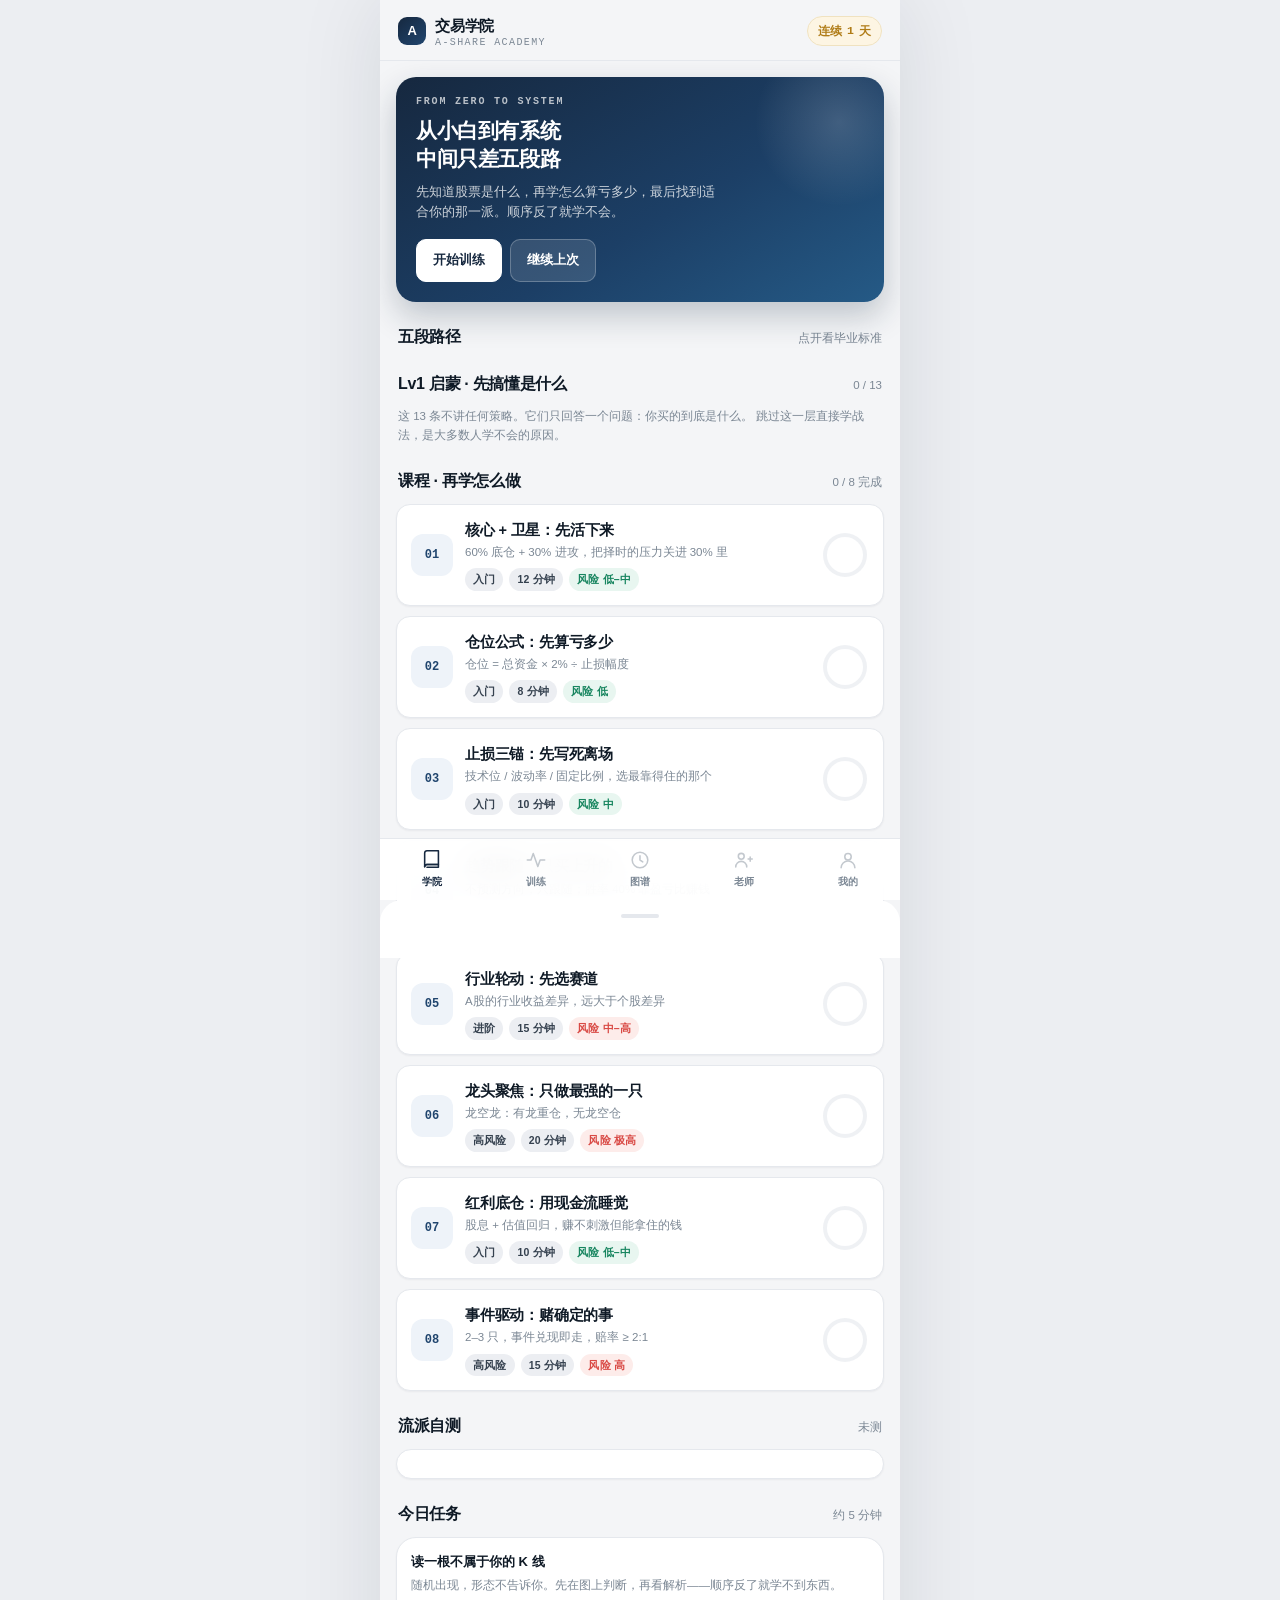
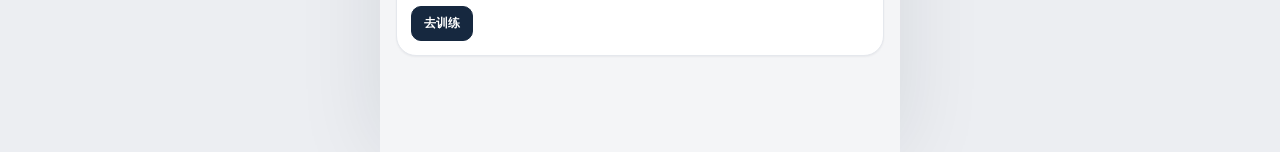
==== index.html @ 3db1cce9 "v4: 从小白到有系统 —— 五段成长路径 + Lv1 启蒙 13 条 + 流派自测（Web + 小程序同步）" ====
<!DOCTYPE html>
<html lang="zh-CN">
<head>
<meta charset="UTF-8">
<meta name="viewport" content="width=device-width,initial-scale=1,viewport-fit=cover">
<meta name="theme-color" content="#16283f">
<title>A股交易学院 · 学 · 练 · 战</title>
<link rel="stylesheet" href="app.css">
</head>
<body>
<div class="device">

  <header class="topbar">
    <div class="brand">
      <div class="mark">A</div>
      <div>
        <div class="nm">交易学院</div>
        <div class="sub">A-Share Academy</div>
      </div>
    </div>
    <div class="chip-streak">连续 <b id="streakTop">1</b> 天</div>
  </header>

  <main>
    <!-- ================= 学院 ================= -->
    <section class="view on" id="v-learn">
      <div class="hero">
        <div class="kicker">From Zero to System</div>
        <h1>从小白到有系统<br>中间只差五段路</h1>
        <p>先知道股票是什么，再学怎么算亏多少，最后找到适合你的那一派。顺序反了就学不会。</p>
        <div class="row">
          <button class="btn btn-primary" data-go="train">开始训练</button>
          <button class="btn btn-ghost" id="btnContinue">继续上次</button>
        </div>
      </div>

      <!-- 当前段位 -->
      <div class="rankcard" id="rankCard"></div>

      <div class="sec-title">
        <h2>五段路径</h2>
        <span>点开看毕业标准</span>
      </div>
      <div class="ranklist" id="rankList"></div>

      <div class="sec-title">
        <h2>Lv1 启蒙 · 先搞懂是什么</h2>
        <span id="basicsProgress">0 / 13</span>
      </div>
      <p style="font-size:11.5px;color:var(--muted);line-height:1.7;margin:0 2px 10px">
        这 13 条不讲任何策略。它们只回答一个问题：你买的到底是什么。
        跳过这一层直接学战法，是大多数人学不会的原因。
      </p>
      <div class="path" id="basicsList"></div>

      <div class="sec-title">
        <h2>课程 · 再学怎么做</h2>
        <span id="progressText">0 / 8 完成</span>
      </div>
      <div class="path" id="courseList"></div>

      <div class="sec-title"><h2>流派自测</h2><span id="quizState">未测</span></div>
      <div class="card" id="quizCard" style="padding:14px"></div>

      <div class="sec-title"><h2>今日任务</h2><span>约 5 分钟</span></div>
      <div class="card" style="padding:14px">
        <div id="dailyTask"></div>
      </div>
    </section>

    <!-- ================= 训练 ================= -->
    <section class="view" id="v-train">
      <div class="sec-title" style="margin-top:4px">
        <h2>训练场</h2>
        <span id="accText">正确率 —</span>
      </div>

      <div class="train-grid">
        <button class="tcard" data-scroll="trainer">
          <div class="ic">
            <svg width="18" height="18" viewBox="0 0 24 24" fill="none" stroke="#20456e" stroke-width="1.8" stroke-linecap="round"><path d="M7 4v16M17 6v12"/><rect x="4.5" y="8" width="5" height="7" rx="1"/><rect x="14.5" y="10" width="5" height="5" rx="1"/></svg>
          </div>
          <h4>K线读图</h4>
          <p>在图上找买点与卖点</p>
        </button>
        <button class="tcard" id="btnCalcOpen">
          <div class="ic">
            <svg width="18" height="18" viewBox="0 0 24 24" fill="none" stroke="#20456e" stroke-width="1.8" stroke-linecap="round"><rect x="4" y="3" width="16" height="18" rx="2.5"/><path d="M8 8h8M8 12h2M12 12h2M16 12h.01M8 16h2M12 16h2M16 16h.01"/></svg>
          </div>
          <h4>仓位计算</h4>
          <p>先算能亏多少</p>
        </button>
        <button class="tcard" id="btnSim">
          <div class="ic">
            <svg width="18" height="18" viewBox="0 0 24 24" fill="none" stroke="#20456e" stroke-width="1.8" stroke-linecap="round" stroke-linejoin="round"><path d="M3 17l5-6 4 4 4-7 5 5"/><path d="M3 21h18"/></svg>
          </div>
          <h4>模拟盘</h4>
          <p>用虚拟账户试错</p>
        </button>
        <button class="tcard" data-go="map">
          <div class="ic">
            <svg width="18" height="18" viewBox="0 0 24 24" fill="none" stroke="#20456e" stroke-width="1.8" stroke-linecap="round"><circle cx="12" cy="12" r="8.5"/><path d="M12 7.5v4.5l3 2"/></svg>
          </div>
          <h4>情绪周期</h4>
          <p>几成仓，看阶段</p>
        </button>
      </div>

      <div class="card trainer" id="trainerCard">
        <div class="head">
          <div>
            <h3 id="qTitle">放量突破前高</h3>
            <div class="q" id="qText">图上标了三个位置，哪个才是符合系统的买点？</div>
          </div>
          <div class="pill brand" id="qStreak">连对 0</div>
        </div>

        <div class="kbox"><canvas id="kcanvas"></canvas></div>

        <div class="opts" id="opts"></div>
        <div class="explain" id="explain"></div>

        <div style="display:flex;gap:8px;margin-top:14px">
          <button class="btn btn-sm btn-block" id="btnNextQ">下一题</button>
          <button class="btn btn-sm btn-block" id="btnShowWhy">先看解析</button>
        </div>
      </div>

      <p style="font-size:11px;color:var(--muted);text-align:center;margin-top:14px;line-height:1.7">
        图中走势为合成教学数据，不对应任何真实股票。
      </p>
    </section>

    <!-- ================= 图谱 ================= -->
    <section class="view" id="v-map">
      <div class="sec-title" style="margin-top:4px"><h2>市场阶段</h2><span>仓位由阶段决定</span></div>

      <div class="seg" id="stageSeg">
        <button data-s="0" class="on">冰点</button>
        <button data-s="1">启动</button>
        <button data-s="2">发酵</button>
        <button data-s="3">退潮</button>
      </div>

      <div class="card cycle" id="cycleCard"></div>

      <div class="sec-title"><h2>策略 × 市况</h2><span>左右滑动</span></div>
      <div class="matrixrow" id="matrixRow"></div>

      <div class="card" style="padding:14px;margin-top:4px">
        <div style="font-size:11px;font-family:var(--mono);letter-spacing:.1em;text-transform:uppercase;color:var(--muted);margin-bottom:8px">一条铁律</div>
        <div style="font-size:13px;line-height:1.75;color:var(--ink-2)">
          阶段判断错误的代价，远大于选股错误的代价。选错一只股票亏 8%，判断错阶段满仓扛一轮下跌亏 30%。<b style="color:var(--brand-2)">先定阶段，再定仓位，最后才选股。</b>
        </div>
      </div>
    </section>

    <!-- ================= 老师 ================= -->
    <section class="view" id="v-teacher">
      <div class="sec-title" style="margin-top:4px">
        <h2>找老师</h2>
        <span id="tchCount">8 个流派</span>
      </div>

      <div class="card" style="padding:14px;margin-bottom:14px">
        <div style="font-size:12.5px;line-height:1.75;color:var(--ink-2)">
          网上教金融的老师，本质上只有 <b style="color:var(--brand-2)">8 个流派</b>。<br>
          你在任何一个平台刷到的任何一个人，都能归到这 8 个里。 <b>认流派，别记名字。</b>
        </div>
      </div>

      <div class="pantheon" id="pantheon">
        <i class="center-axis"></i><i class="center-axis h"></i>
        <div class="core-chip">按「你怎么赚钱」分</div>
      </div>

      <div class="sec-title"><h2>八派</h2><span>点开看约束</span></div>
      <div class="teacher-grid" id="teacherGrid"></div>

      <div class="sec-title"><h2>反面样本</h2><span id="fakeCount">4 类</span></div>
      <p style="font-size:11.5px;color:var(--muted);line-height:1.7;margin:0 2px 10px">
        这 4 类不是"老师"，是话术。认识它们的价值，大于认识任何一个真懂的人。
      </p>
      <div class="teacher-grid" id="fakeGrid"></div>

      <div class="sec-title"><h2>三问识人</h2><span>照这个问</span></div>
      <div class="card" style="padding:14px">
        <div style="font-size:11.5px;color:var(--muted);line-height:1.7">
          任何一个自称有方法的人，都可以用这三个问题过一遍。答不上来的，不必再听第二句。
        </div>
        <div class="idtest" id="idtest"></div>
      </div>

      <div class="sec-title"><h2>师承链</h2><span>方法从哪来</span></div>
      <div class="card" style="padding:6px 16px 10px">
        <div class="lineage" id="lineage"></div>
      </div>

      <div class="card" style="padding:14px;margin-top:14px;background:var(--gold-soft);border-color:#f0e2c0">
        <div style="font-size:11px;font-family:var(--mono);letter-spacing:.1em;text-transform:uppercase;color:#96702a;margin-bottom:6px">关于"老师"这件事</div>
        <div style="font-size:11.5px;color:#6b521a;line-height:1.75">
          本页不列任何人名，也不评价任何具体账号。列的是流派——因为流派的方法可以被检验，
          而个人业绩不能。任何要求你"亏损不担、盈利分成"、或声称"我有内幕"的人，
          都与本页所有流派无关，请直接离开。
        </div>
      </div>
    </section>

    <!-- ================= 我的 ================= -->
    <section class="view" id="v-me">
      <div class="sec-title" style="margin-top:4px"><h2>我的</h2><span>本地保存</span></div>

      <div class="stat3">
        <div class="s"><div class="v" id="mCourse">0/8</div><div class="k">课程</div></div>
        <div class="s"><div class="v" id="mAcc">—</div><div class="k">K线正确率</div></div>
        <div class="s"><div class="v" id="mViol">0</div><div class="k">违规记录</div></div>
      </div>

      <div class="sec-title"><h2>成就</h2><span id="badgeCount">0 / 4</span></div>
      <div class="badges" id="badges"></div>

      <div class="sec-title"><h2>盘后三问</h2><span>每天勾一次</span></div>
      <div class="card" style="padding:6px 14px" id="reviewList"></div>

      <div class="card" style="padding:14px;margin-top:14px;background:var(--gold-soft);border-color:#f0e2c0">
        <div style="font-size:11px;font-family:var(--mono);letter-spacing:.1em;text-transform:uppercase;color:#96702a;margin-bottom:6px">风险提示</div>
        <div style="font-size:11.5px;color:#6b521a;line-height:1.7">
          本应用为交易方法论的教学演示，全部行情为程序生成的合成数据，不构成投资建议。集中持仓会放大单一判断错误的后果，实盘决策及后果由本人承担。
        </div>
      </div>

      <div style="text-align:center;margin-top:18px">
        <a href="playbook.html" style="font-size:11.5px;color:var(--muted);text-decoration:none;border-bottom:1px solid var(--line)">打开完整文档版 · 八套策略手册</a>
      </div>
    </section>
  </main>

  <nav class="tabbar" id="tabbar">
    <button data-v="learn" class="on">
      <svg class="ic" viewBox="0 0 24 24" fill="none" stroke="currentColor" stroke-width="1.7" stroke-linecap="round" stroke-linejoin="round"><path d="M4 5.5A2.5 2.5 0 0 1 6.5 3H19v15H6.5A2.5 2.5 0 0 0 4 20.5z"/><path d="M4 20.5A2.5 2.5 0 0 1 6.5 18H19v3H6.5"/></svg>
      <span>学院</span>
    </button>
    <button data-v="train">
      <svg class="ic" viewBox="0 0 24 24" fill="none" stroke="currentColor" stroke-width="1.7" stroke-linecap="round" stroke-linejoin="round"><path d="M2.5 12h4l2.5-7 5 14 2.5-7h5"/></svg>
      <span>训练</span>
    </button>
    <button data-v="map">
      <svg class="ic" viewBox="0 0 24 24" fill="none" stroke="currentColor" stroke-width="1.7" stroke-linecap="round" stroke-linejoin="round"><circle cx="12" cy="12" r="8.5"/><path d="M12 7.5v4.5l3 2"/></svg>
      <span>图谱</span>
    </button>
    <button data-v="teacher">
      <svg class="ic" viewBox="0 0 24 24" fill="none" stroke="currentColor" stroke-width="1.7" stroke-linecap="round" stroke-linejoin="round"><circle cx="9" cy="8" r="3.2"/><path d="M3 19.5a6 6 0 0 1 12 0"/><path d="M16.5 11h4.5M18.75 8.75v4.5"/></svg>
      <span>老师</span>
    </button>
    <button data-v="me">
      <svg class="ic" viewBox="0 0 24 24" fill="none" stroke="currentColor" stroke-width="1.7" stroke-linecap="round" stroke-linejoin="round"><circle cx="12" cy="8.5" r="3.5"/><path d="M4.5 20.5a7.5 7.5 0 0 1 15 0"/></svg>
      <span>我的</span>
    </button>
  </nav>
</div>

<div class="mask" id="mask"></div>
<div class="sheet" id="sheet"><div class="handle"></div><div id="sheetBody"></div></div>

<script src="teachers.js"></script>
<script src="basics.js"></script>
<script src="rank.js"></script>
<script src="quiz.js"></script>
<script src="app.js"></script>
</body>
</html>
---- app.css ----
/* ============================================================
   A股交易学院 · Design Tokens
   与小程序 uni.scss / rpx 一一对应，见 docs/DESIGN.md
   ============================================================ */
:root{
  --bg:#f4f5f7;
  --bg-2:#eceef2;
  --card:#ffffff;
  --card-2:#fafbfc;
  --ink:#0f1a26;
  --ink-2:#35414f;
  --muted:#7b8794;
  --line:#e5e8ed;
  --line-2:#eff1f4;

  --brand:#16283f;
  --brand-2:#20456e;
  --brand-soft:#eef3f9;
  --up:#d94a45;          /* 涨 = 红 */
  --up-soft:#fdecea;
  --down:#17855f;        /* 跌 = 绿 */
  --down-soft:#e8f6f0;
  --gold:#b07c17;
  --gold-soft:#fdf5e3;
  --danger:#b3342c;

  --r-lg:20px;
  --r:14px;
  --r-sm:10px;
  --shadow-s:0 1px 2px rgba(15,26,38,.05);
  --shadow:0 2px 10px rgba(15,26,38,.06);
  --shadow-l:0 12px 32px rgba(15,26,38,.12);
  --mono:ui-monospace,SFMono-Regular,"SF Mono",Menlo,Consolas,monospace;
}
*{box-sizing:border-box;margin:0;padding:0;-webkit-tap-highlight-color:transparent}
html,body{height:100%}
body{
  background:var(--bg-2);
  color:var(--ink);
  font-family:-apple-system,BlinkMacSystemFont,"Segoe UI","PingFang SC","Hiragino Sans GB","Microsoft YaHei",sans-serif;
  font-size:14px;line-height:1.6;
  -webkit-font-smoothing:antialiased;
}
button{font:inherit;color:inherit;background:none;border:none;cursor:pointer}
input{font:inherit}

/* ---------- 设备容器 ---------- */
.device{
  max-width:520px;margin:0 auto;background:var(--bg);
  min-height:100vh;position:relative;overflow-x:hidden;
  box-shadow:0 0 80px rgba(15,26,38,.10);
}

/* ---------- 顶栏 ---------- */
.topbar{
  position:sticky;top:0;z-index:30;
  background:rgba(244,245,247,.86);backdrop-filter:blur(14px);
  border-bottom:1px solid var(--line);
  padding:14px 18px 12px;
  display:flex;align-items:center;justify-content:space-between;
}
.brand{display:flex;align-items:center;gap:9px}
.brand .mark{
  width:28px;height:28px;border-radius:9px;
  background:linear-gradient(140deg,var(--brand),var(--brand-2));
  color:#fff;display:grid;place-items:center;font-size:13px;font-weight:800;letter-spacing:-.5px;
}
.brand .nm{font-size:15px;font-weight:800;letter-spacing:-.2px}
.brand .sub{font-size:10px;color:var(--muted);letter-spacing:.14em;text-transform:uppercase;font-family:var(--mono);line-height:1}
.chip-streak{
  display:flex;align-items:center;gap:5px;font-size:11.5px;font-weight:700;
  color:var(--gold);background:var(--gold-soft);border:1px solid #f0e2c0;
  padding:5px 10px;border-radius:99px;
}
.chip-streak b{font-family:var(--mono)}

/* ---------- 页面容器 ---------- */
main{padding:16px 16px 96px}
.view{display:none;animation:fade .26s ease}
.view.on{display:block}
@keyframes fade{from{opacity:0;transform:translateY(6px)}to{opacity:1;transform:none}}

/* ---------- 通用 ---------- */
.card{background:var(--card);border:1px solid var(--line);border-radius:var(--r-lg);box-shadow:var(--shadow-s)}
.sec-title{display:flex;align-items:baseline;justify-content:space-between;margin:22px 2px 10px}
.sec-title h2{font-size:16px;font-weight:800;letter-spacing:-.3px}
.sec-title span{font-size:11.5px;color:var(--muted)}
.pill{
  display:inline-flex;align-items:center;gap:4px;
  font-size:10.5px;font-weight:700;padding:3px 8px;border-radius:99px;
  background:var(--bg-2);color:var(--ink-2);letter-spacing:.02em;
}
.pill.up{background:var(--up-soft);color:var(--up)}
.pill.down{background:var(--down-soft);color:var(--down)}
.pill.gold{background:var(--gold-soft);color:var(--gold)}
.pill.brand{background:var(--brand-soft);color:var(--brand-2)}

/* ---------- Hero ---------- */
.hero{
  background:linear-gradient(150deg,var(--brand) 0%,#1c3f66 58%,#255a86 100%);
  border-radius:var(--r-lg);padding:20px;color:#fff;position:relative;overflow:hidden;
  box-shadow:0 14px 32px rgba(22,40,63,.24);
}
.hero::after{
  content:"";position:absolute;right:-40px;top:-40px;width:170px;height:170px;border-radius:50%;
  background:radial-gradient(circle,rgba(255,255,255,.16),transparent 70%);
}
.hero .kicker{font:600 10px/1 var(--mono);letter-spacing:.18em;text-transform:uppercase;opacity:.7;margin-bottom:10px}
.hero h1{font-size:21px;line-height:1.35;font-weight:800;letter-spacing:-.4px}
.hero p{font-size:12.5px;opacity:.78;margin-top:8px;line-height:1.65;max-width:300px}
.hero .row{display:flex;gap:8px;margin-top:16px;position:relative;z-index:2}
.btn{
  display:inline-flex;align-items:center;justify-content:center;gap:6px;
  font-size:13px;font-weight:700;padding:10px 16px;border-radius:var(--r-sm);
  background:var(--bg-2);color:var(--ink);border:1px solid var(--line);
  transition:transform .12s,opacity .12s;
}
.btn:active{transform:scale(.97)}
.btn-primary{background:#fff;color:var(--brand);border-color:#fff}
.btn-ghost{background:rgba(255,255,255,.12);color:#fff;border-color:rgba(255,255,255,.24)}
.btn-block{width:100%}
.btn-sm{font-size:12px;padding:7px 12px}

/* ---------- 课程路径 ---------- */
.path{position:relative;padding-left:0}
.course{
  display:grid;grid-template-columns:42px 1fr 46px;gap:12px;align-items:center;
  background:var(--card);border:1px solid var(--line);border-radius:var(--r);
  padding:14px;margin-bottom:10px;box-shadow:var(--shadow-s);
  transition:transform .14s,box-shadow .14s,border-color .14s;
}
.course{cursor:pointer}
.course:active{transform:scale(.985);border-color:#cfd8e2}
.course .no{
  width:42px;height:42px;border-radius:12px;display:grid;place-items:center;
  font:800 12px/1 var(--mono);color:var(--brand-2);background:var(--brand-soft);
}
.course.locked .no{color:var(--muted);background:var(--bg-2)}
.course h3{font-size:14.5px;font-weight:750;letter-spacing:-.2px}
.course .sub{font-size:11.5px;color:var(--muted);margin-top:2px;line-height:1.5}
.course .meta{display:flex;gap:6px;margin-top:7px;flex-wrap:wrap}
.ring{
  width:44px;height:44px;border-radius:50%;
  background:conic-gradient(var(--down) calc(var(--p) * 1%), var(--line-2) 0);
  display:grid;place-items:center;position:relative;
}
.ring::before{content:"";position:absolute;inset:4px;background:var(--card);border-radius:50%}
.ring span{position:relative;font:700 10px/1 var(--mono);color:var(--ink-2)}

/* ---------- 训练卡 ---------- */
.train-grid{display:grid;grid-template-columns:1fr 1fr;gap:10px}
.tcard{
  background:var(--card);border:1px solid var(--line);border-radius:var(--r);
  padding:14px;box-shadow:var(--shadow-s);text-align:left;
  transition:transform .12s;
}
.tcard:active{transform:scale(.97)}
.tcard .ic{
  width:34px;height:34px;border-radius:10px;display:grid;place-items:center;
  font-size:15px;margin-bottom:9px;background:var(--brand-soft);
}
.tcard h4{font-size:13.5px;font-weight:750}
.tcard p{font-size:11px;color:var(--muted);margin-top:3px;line-height:1.5}

/* ---------- K线训练器 ---------- */
.trainer{padding:16px;margin-top:12px}
.trainer .head{display:flex;justify-content:space-between;align-items:flex-start;gap:10px}
.trainer h3{font-size:15px;font-weight:800;letter-spacing:-.2px}
.trainer .q{font-size:12px;color:var(--muted);margin-top:5px;line-height:1.6}
.kbox{position:relative;margin:12px -6px 0;border-radius:var(--r);background:var(--card-2);border:1px solid var(--line-2);overflow:hidden}
#kcanvas{display:block;width:100%;height:210px;touch-action:manipulation}
.opts{display:flex;flex-direction:column;gap:7px;margin-top:12px}
.opt{
  display:flex;gap:10px;align-items:center;text-align:left;
  border:1px solid var(--line);background:var(--card);border-radius:var(--r-sm);
  padding:10px 12px;font-size:12.5px;transition:.14s;
}
.opt:active{transform:scale(.99)}
.opt .k{
  width:22px;height:22px;border-radius:6px;flex:0 0 auto;display:grid;place-items:center;
  font:700 11px/1 var(--mono);background:var(--bg-2);color:var(--ink-2);
}
.opt.right{border-color:var(--down);background:var(--down-soft)}
.opt.right .k{background:var(--down);color:#fff}
.opt.wrong{border-color:var(--up);background:var(--up-soft)}
.opt.wrong .k{background:var(--up);color:#fff}
.explain{
  margin-top:12px;padding:12px;border-radius:var(--r-sm);
  background:var(--brand-soft);border:1px solid #dbe6f2;
  font-size:12px;color:var(--ink-2);line-height:1.7;display:none;
}
.explain.show{display:block;animation:fade .2s}
.explain b{color:var(--brand-2)}

/* ---------- 情绪周期 ---------- */
.seg{display:flex;gap:6px;background:var(--card);border:1px solid var(--line);border-radius:99px;padding:4px;margin-bottom:12px}
.seg button{flex:1;font-size:12px;font-weight:700;padding:8px 0;border-radius:99px;color:var(--muted);transition:.16s}
.seg button.on{background:var(--brand);color:#fff;box-shadow:var(--shadow)}
.cycle{padding:16px}
.cycle .stage{display:flex;align-items:baseline;justify-content:space-between;margin-bottom:4px}
.cycle .stage h3{font-size:16px;font-weight:800}
.cycle .stage .pos{font:800 20px/1 var(--mono);color:var(--brand-2)}
.cycle .desc{font-size:12px;color:var(--muted);margin-bottom:14px;line-height:1.65}
.bar{height:8px;border-radius:99px;background:var(--line-2);overflow:hidden;margin-bottom:16px}
.bar i{display:block;height:100%;border-radius:99px;background:linear-gradient(90deg,var(--brand-2),var(--up));transition:width .4s}
.split{display:grid;grid-template-columns:1fr 1fr;gap:10px}
.split .box{border-radius:var(--r-sm);padding:11px 12px;font-size:11.5px;line-height:1.6}
.split .do{background:var(--down-soft);border:1px solid #cfeadf;color:#125c43}
.split .dont{background:var(--up-soft);border:1px solid #f6d7d5;color:#8f312c}
.split .box b{display:block;font-size:10.5px;letter-spacing:.08em;text-transform:uppercase;margin-bottom:5px;opacity:.8;font-family:var(--mono)}
.split ul{list-style:none}
.split li{padding-left:11px;position:relative;margin-bottom:3px}
.split li::before{content:"";position:absolute;left:0;top:8px;width:4px;height:4px;border-radius:50%;background:currentColor;opacity:.5}

/* ---------- 矩阵 ---------- */
.matrixrow{
  display:flex;gap:10px;overflow-x:auto;padding:2px 0 14px;scroll-snap-type:x mandatory;
  scrollbar-width:none;
}
.matrixrow::-webkit-scrollbar{display:none}
.mx{
  flex:0 0 78%;scroll-snap-align:start;background:var(--card);border:1px solid var(--line);
  border-radius:var(--r);padding:14px;box-shadow:var(--shadow-s);
}
.mx .qt{font:700 10px/1 var(--mono);letter-spacing:.12em;color:var(--muted);text-transform:uppercase}
.mx h4{font-size:14px;margin:6px 0 8px;font-weight:800}
.mx .item{display:flex;justify-content:space-between;font-size:11.5px;padding:6px 0;border-bottom:1px dashed var(--line-2)}
.mx .item:last-child{border-bottom:none}
.mx .item span:last-child{font-family:var(--mono);color:var(--brand-2);font-weight:700}

/* ---------- 我的 ---------- */
.stat3{display:grid;grid-template-columns:repeat(3,1fr);gap:10px}
.stat3 .s{background:var(--card);border:1px solid var(--line);border-radius:var(--r);padding:12px;text-align:center}
.stat3 .v{font:800 19px/1.2 var(--mono);color:var(--brand-2)}
.stat3 .k{font-size:10.5px;color:var(--muted);margin-top:3px}
.badges{display:grid;grid-template-columns:repeat(4,1fr);gap:8px}
.badge{
  aspect-ratio:1;border-radius:var(--r);background:var(--card);border:1px solid var(--line);
  display:flex;flex-direction:column;align-items:center;justify-content:center;gap:3px;
  font-size:9.5px;color:var(--muted);text-align:center;padding:4px;
}
.badge .b{font-size:19px;filter:grayscale(1);opacity:.28}
.badge.on{border-color:#e8d9b4;background:var(--gold-soft);color:var(--gold)}
.badge.on .b{filter:none;opacity:1}

/* ============================================================
   老师模块
   ============================================================ */

/* ---------- 幻方：四个流派方位 + 中心坐标 ---------- */
.pantheon{
  position:relative;display:grid;grid-template-columns:1fr 1fr;gap:9px;
  padding:14px;border-radius:var(--r-lg);
  background:linear-gradient(160deg,#fbfcfd,#f2f5f9);
  border:1px solid var(--line);box-shadow:var(--shadow-s);
}
.pan{
  position:relative;z-index:2;text-align:left;cursor:pointer;
  background:var(--card);border:1px solid var(--line);border-radius:var(--r);
  padding:11px 12px;transition:transform .14s,border-color .14s,box-shadow .14s;
}
.pan:active{transform:scale(.975)}
.pan.on{border-color:var(--brand-2);box-shadow:0 0 0 2.5px rgba(32,69,110,.10)}
.pan .qz{font:700 9.5px/1 var(--mono);letter-spacing:.12em;color:var(--muted);text-transform:uppercase}
.pan .nm{font-size:13px;font-weight:800;margin-top:5px;letter-spacing:-.2px}
.pan .ct{font-size:10.5px;color:var(--muted);margin-top:3px}
.pan .dot{
  position:absolute;right:10px;top:10px;width:6px;height:6px;border-radius:50%;
  background:var(--brand-2);opacity:.18;
}
.pan.on .dot{opacity:1;background:var(--up);box-shadow:0 0 0 3px rgba(217,74,69,.14)}
.center-axis{
  position:absolute;left:50%;top:50%;width:1px;height:70px;transform:translate(-50%,-50%);
  background:linear-gradient(180deg,transparent,var(--line),transparent);z-index:0;
}
.center-axis.h{width:70px;height:1px;background:linear-gradient(90deg,transparent,var(--line),transparent)}
.core-chip{
  position:absolute;left:50%;top:50%;transform:translate(-50%,-50%);z-index:1;
  font:700 9px/1 var(--mono);letter-spacing:.1em;color:var(--muted);
  background:var(--bg);padding:4px 7px;border-radius:99px;border:1px solid var(--line);
}

/* ---------- 老师卡（三列瀑布） ---------- */
.teacher-grid{display:grid;grid-template-columns:1fr 1fr;gap:10px}
.tch{
  background:var(--card);border:1px solid var(--line);border-radius:var(--r);
  padding:12px;box-shadow:var(--shadow-s);cursor:pointer;text-align:left;
  display:flex;flex-direction:column;gap:8px;
  transition:transform .14s,box-shadow .14s;
}
.tch:active{transform:scale(.98);box-shadow:var(--shadow)}
.tch .head{display:flex;gap:9px;align-items:flex-start}
.tch .av{
  width:38px;height:38px;border-radius:12px;flex:0 0 auto;
  display:grid;place-items:center;font-size:15px;font-weight:800;
  color:#fff;letter-spacing:-1px;
  background:linear-gradient(145deg,var(--brand),var(--brand-2));
}
.tch .av.st-1{background:linear-gradient(145deg,#b0532f,#d4703f)}
.tch .av.st-2{background:linear-gradient(145deg,#1f6b52,#2c8f6d)}
.tch .av.st-3{background:linear-gradient(145deg,#7a5c1e,#a9832c)}
.tch .av.st-4{background:linear-gradient(145deg,#4a3f7a,#6b5ba8)}
.tch .av.fake{background:linear-gradient(145deg,#8a8f96,#b0b5bb)}
.tch .nm{font-size:13px;font-weight:800;letter-spacing:-.2px;line-height:1.3}
.tch .hd{font-size:10px;color:var(--muted);margin-top:3px;display:flex;gap:5px;align-items:center;flex-wrap:wrap}
.tch .badge-v{
  font:700 8.5px/1 var(--mono);padding:2.5px 5px;border-radius:4px;
  background:var(--brand-soft);color:var(--brand-2);letter-spacing:.02em;
}
.tch .badge-v.none{background:var(--bg-2);color:var(--muted)}
.tch .dotsep{width:2px;height:2px;border-radius:50%;background:var(--line);flex:0 0 auto}
.tch .promise{
  font-size:11.5px;line-height:1.6;color:var(--ink-2);
  display:-webkit-box;-webkit-line-clamp:3;-webkit-box-orient:vertical;overflow:hidden;
}
.tch .tags{display:flex;gap:4px;flex-wrap:wrap}
.tch .tg{
  font-size:9.5px;padding:2.5px 6px;border-radius:4px;
  background:var(--bg-2);color:var(--muted);
}
.tch .foot{
  display:flex;align-items:center;justify-content:space-between;
  padding-top:8px;border-top:1px dashed var(--line-2);
}
.tch .fit{font-size:10px;color:var(--muted);display:flex;align-items:center;gap:3px}
.tch .fit b{font-family:var(--mono);color:var(--brand-2)}
.tch .arrow{font-size:10.5px;font-weight:700;color:var(--up);display:flex;align-items:center;gap:2px}

/* 反面样本卡 */
.tch.fake{background:repeating-linear-gradient(135deg,#fff,#fff 7px,#fcfcfd 7px,#fcfcfd 14px);border-color:#e9dcda}
.tch.fake .nm{color:#8a4a44}
.tch.fake .arrow{color:#8a4a44}

/* ---------- 老师详情（抽屉内） ---------- */
.tch-hero{display:flex;gap:12px;align-items:flex-start;margin-bottom:4px}
.tch-hero .av{
  width:52px;height:52px;border-radius:15px;flex:0 0 auto;
  display:grid;place-items:center;font-size:20px;font-weight:800;color:#fff;
  background:linear-gradient(145deg,var(--brand),var(--brand-2));letter-spacing:-1px;
}
.tch-hero h2{font-size:18px;font-weight:800;letter-spacing:-.3px;line-height:1.3}
.tch-hero .meta{font-size:11px;color:var(--muted);margin-top:4px;display:flex;gap:5px;flex-wrap:wrap;align-items:center}

.two-col{display:grid;grid-template-columns:1fr 1fr;gap:9px;margin-top:16px}
.two-col .c{border-radius:var(--r-sm);padding:11px 12px;font-size:11.5px;line-height:1.65;border:1px solid}
.two-col .c .lb{
  font:700 9.5px/1 var(--mono);letter-spacing:.08em;text-transform:uppercase;
  margin-bottom:6px;opacity:.75;display:block;
}
.two-col .ok{background:var(--down-soft);border-color:#cfeadf;color:#125c43}
.two-col .no{background:var(--up-soft);border-color:#f6d7d5;color:#8f312c}
.two-col .warn2{background:var(--gold-soft);border-color:#f0e2c0;color:#6b521a}

.rulebox{margin-top:12px;border:1px solid var(--line);border-radius:var(--r-sm);overflow:hidden}
.rulebox .rh{
  font:700 9.5px/1 var(--mono);letter-spacing:.1em;text-transform:uppercase;
  background:var(--brand-soft);color:var(--brand-2);padding:8px 12px;
}
.rulebox .ri{
  display:flex;justify-content:space-between;gap:10px;
  padding:9px 12px;font-size:11.5px;border-top:1px solid var(--line-2);
}
.rulebox .ri span:first-child{color:var(--muted);flex:0 0 auto}
.rulebox .ri span:last-child{font-family:var(--mono);font-weight:700;color:var(--brand-2);text-align:right}
.rulebox .forbid{padding:9px 12px;border-top:1px solid var(--line-2);font-size:11px;color:#8f312c;background:#fefaf9;line-height:1.7}
.rulebox .forbid b{font-weight:700}

/* 师承链 */
.lineage{position:relative;padding-left:20px;margin-top:6px}
.lineage::before{
  content:"";position:absolute;left:5px;top:6px;bottom:6px;width:1.5px;
  background:linear-gradient(180deg,var(--brand-2),var(--line));
}
.ln{position:relative;padding:11px 0 11px 2px;border-bottom:1px dashed var(--line-2)}
.ln:last-child{border-bottom:none}
.ln::before{
  content:"";position:absolute;left:-19.5px;top:16px;width:9px;height:9px;border-radius:50%;
  background:var(--card);border:2px solid var(--brand-2);
}
.ln .yr{font:700 9.5px/1 var(--mono);color:var(--muted);letter-spacing:.06em}
.ln .src{font-size:12.5px;font-weight:800;margin-top:4px;letter-spacing:-.1px}
.ln .to{font-size:11px;color:var(--muted);margin-top:4px;line-height:1.6}
.ln .cn{font-size:11px;color:var(--brand-2);font-weight:700;margin-top:5px}
.ln .note{font-size:10.5px;color:var(--muted);margin-top:3px;line-height:1.6;font-style:italic}

/* 识别卡（三问） */
.idtest{display:flex;flex-direction:column;gap:8px;margin-top:10px}
.idtest .q{
  display:flex;gap:9px;align-items:flex-start;
  padding:10px 12px;border:1px solid var(--line);border-radius:var(--r-sm);
  font-size:11.5px;line-height:1.65;color:var(--ink-2);background:var(--card);
}
.idtest .q .n{
  flex:0 0 auto;width:18px;height:18px;border-radius:5px;display:grid;place-items:center;
  font:700 10px/1 var(--mono);background:var(--brand-soft);color:var(--brand-2);
}
.idtest .q .r{font-size:11px;color:var(--up);font-weight:700;margin-top:3px;display:block}

/* ---------- 底部导航 ---------- */
.tabbar{
  position:fixed;bottom:0;left:50%;transform:translateX(-50%);
  width:min(520px,100%);z-index:40;
  background:rgba(255,255,255,.92);backdrop-filter:blur(16px);
  border-top:1px solid var(--line);
  display:grid;grid-template-columns:repeat(5,1fr);
  padding:8px 0 max(8px,env(safe-area-inset-bottom));
}
.tabbar button{
  display:flex;flex-direction:column;align-items:center;gap:3px;
  font-size:10px;font-weight:600;color:var(--muted);padding:2px 0;
}
.tabbar .ic{width:22px;height:22px;stroke-width:1.7;opacity:.45;transition:.16s}
.tabbar button.on{color:var(--brand)}
.tabbar button.on .ic{opacity:1;transform:translateY(-1px)}

/* ---------- 抽屉 ---------- */
.mask{
  position:fixed;inset:0;background:rgba(15,26,38,.42);z-index:60;
  opacity:0;pointer-events:none;transition:opacity .22s;
}
.mask.on{opacity:1;pointer-events:auto}
.sheet{
  position:fixed;left:50%;bottom:0;transform:translate(-50%,100%);
  width:min(520px,100%);max-height:86vh;overflow-y:auto;z-index:61;
  background:var(--card);border-radius:22px 22px 0 0;
  transition:transform .28s cubic-bezier(.32,.72,0,1);
  padding:8px 18px 26px;
}
.sheet.on{transform:translate(-50%,0)}
.sheet .handle{width:38px;height:4px;border-radius:99px;background:var(--line);margin:6px auto 14px}
.sheet h2{font-size:18px;font-weight:800;letter-spacing:-.3px;margin-bottom:4px}
.sheet .lead{font-size:12.5px;color:var(--muted);line-height:1.7}
.sheet .block{margin-top:16px}
.sheet .block h4{font-size:11px;font-family:var(--mono);letter-spacing:.1em;text-transform:uppercase;color:var(--muted);margin-bottom:7px}
.sheet .block li{list-style:none;position:relative;padding-left:14px;font-size:12.5px;color:var(--ink-2);margin-bottom:6px;line-height:1.65}
.sheet .block li::before{content:"";position:absolute;left:0;top:8px;width:5px;height:5px;border-radius:50%;background:var(--brand-2);opacity:.5}
.warnbox{margin-top:14px;background:var(--gold-soft);border:1px solid #f0e2c0;border-radius:var(--r-sm);padding:11px 12px;font-size:11.5px;color:#6b521a;line-height:1.65}

@media(max-width:520px){
  .device{box-shadow:none}
  .tabbar{left:0;transform:none;width:100%}
  .sheet{left:0;transform:translateY(100%)}
  .sheet.on{transform:translateY(0)}
}
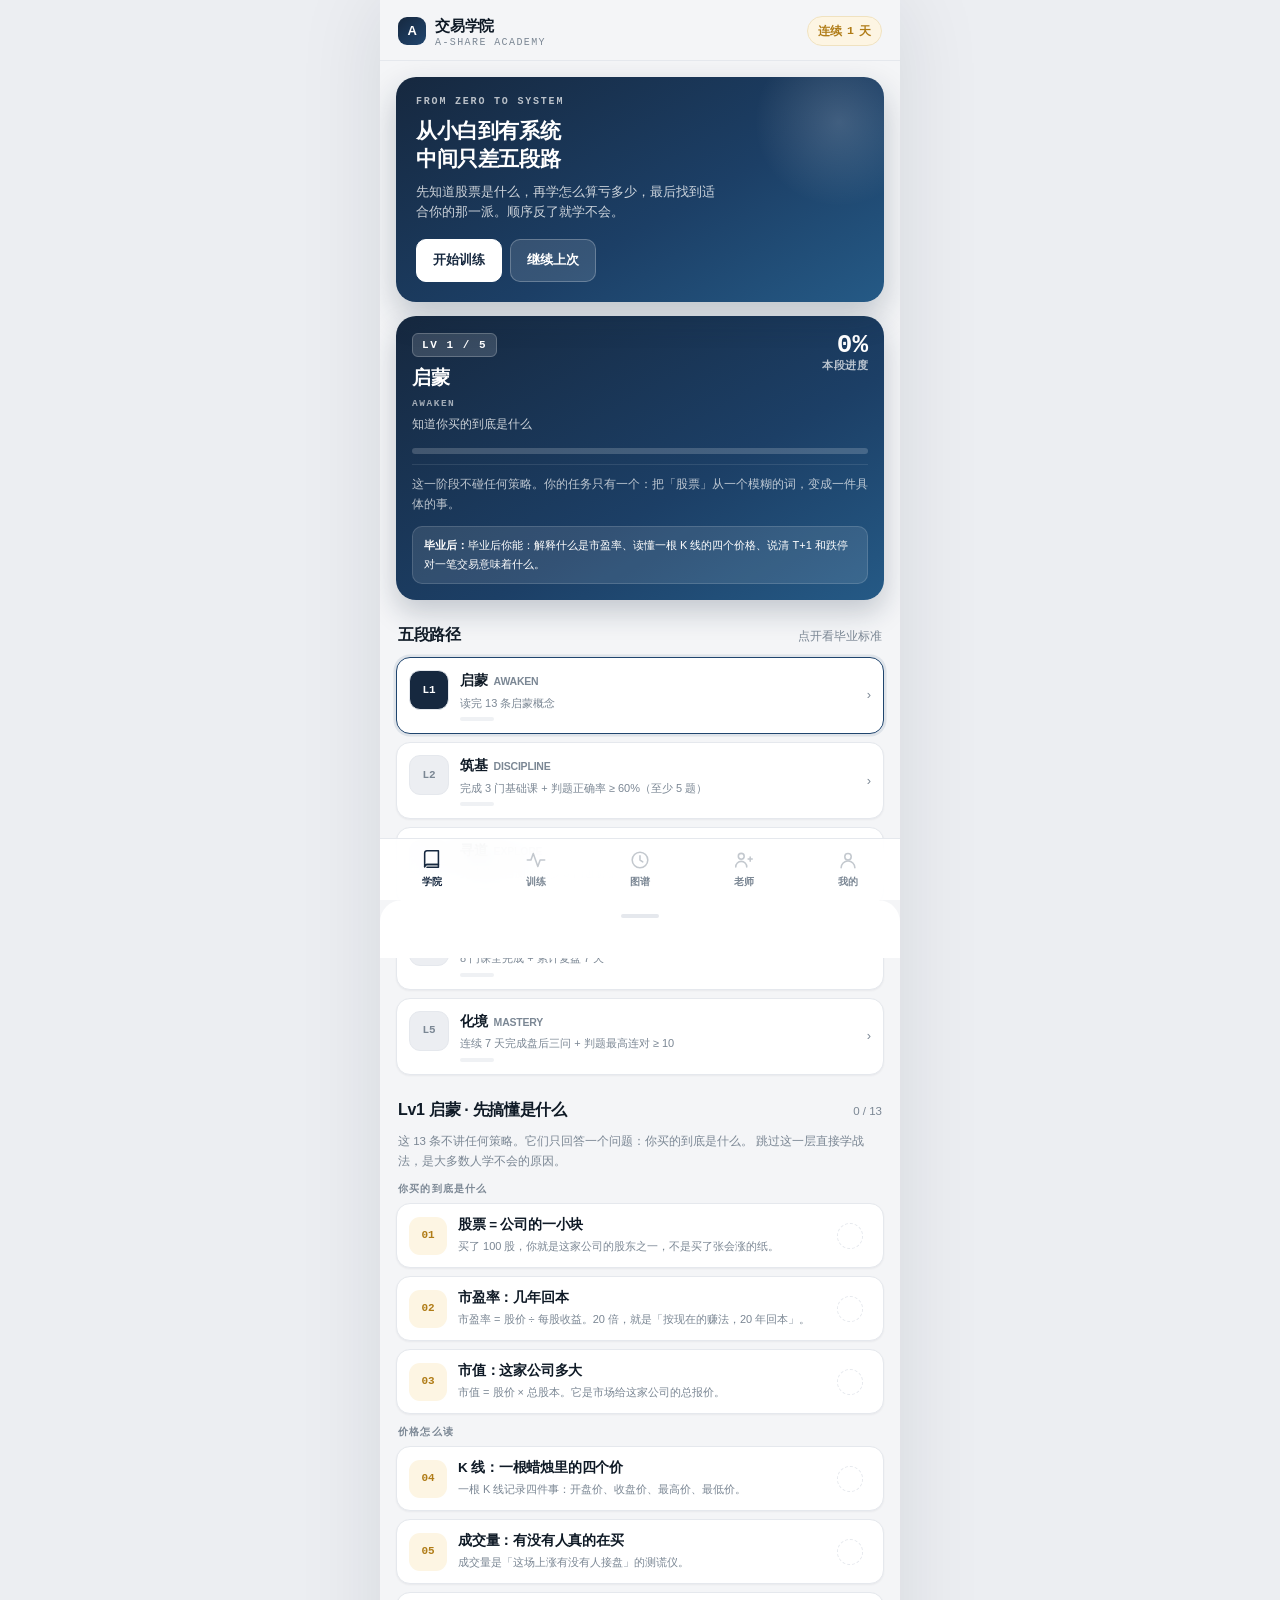
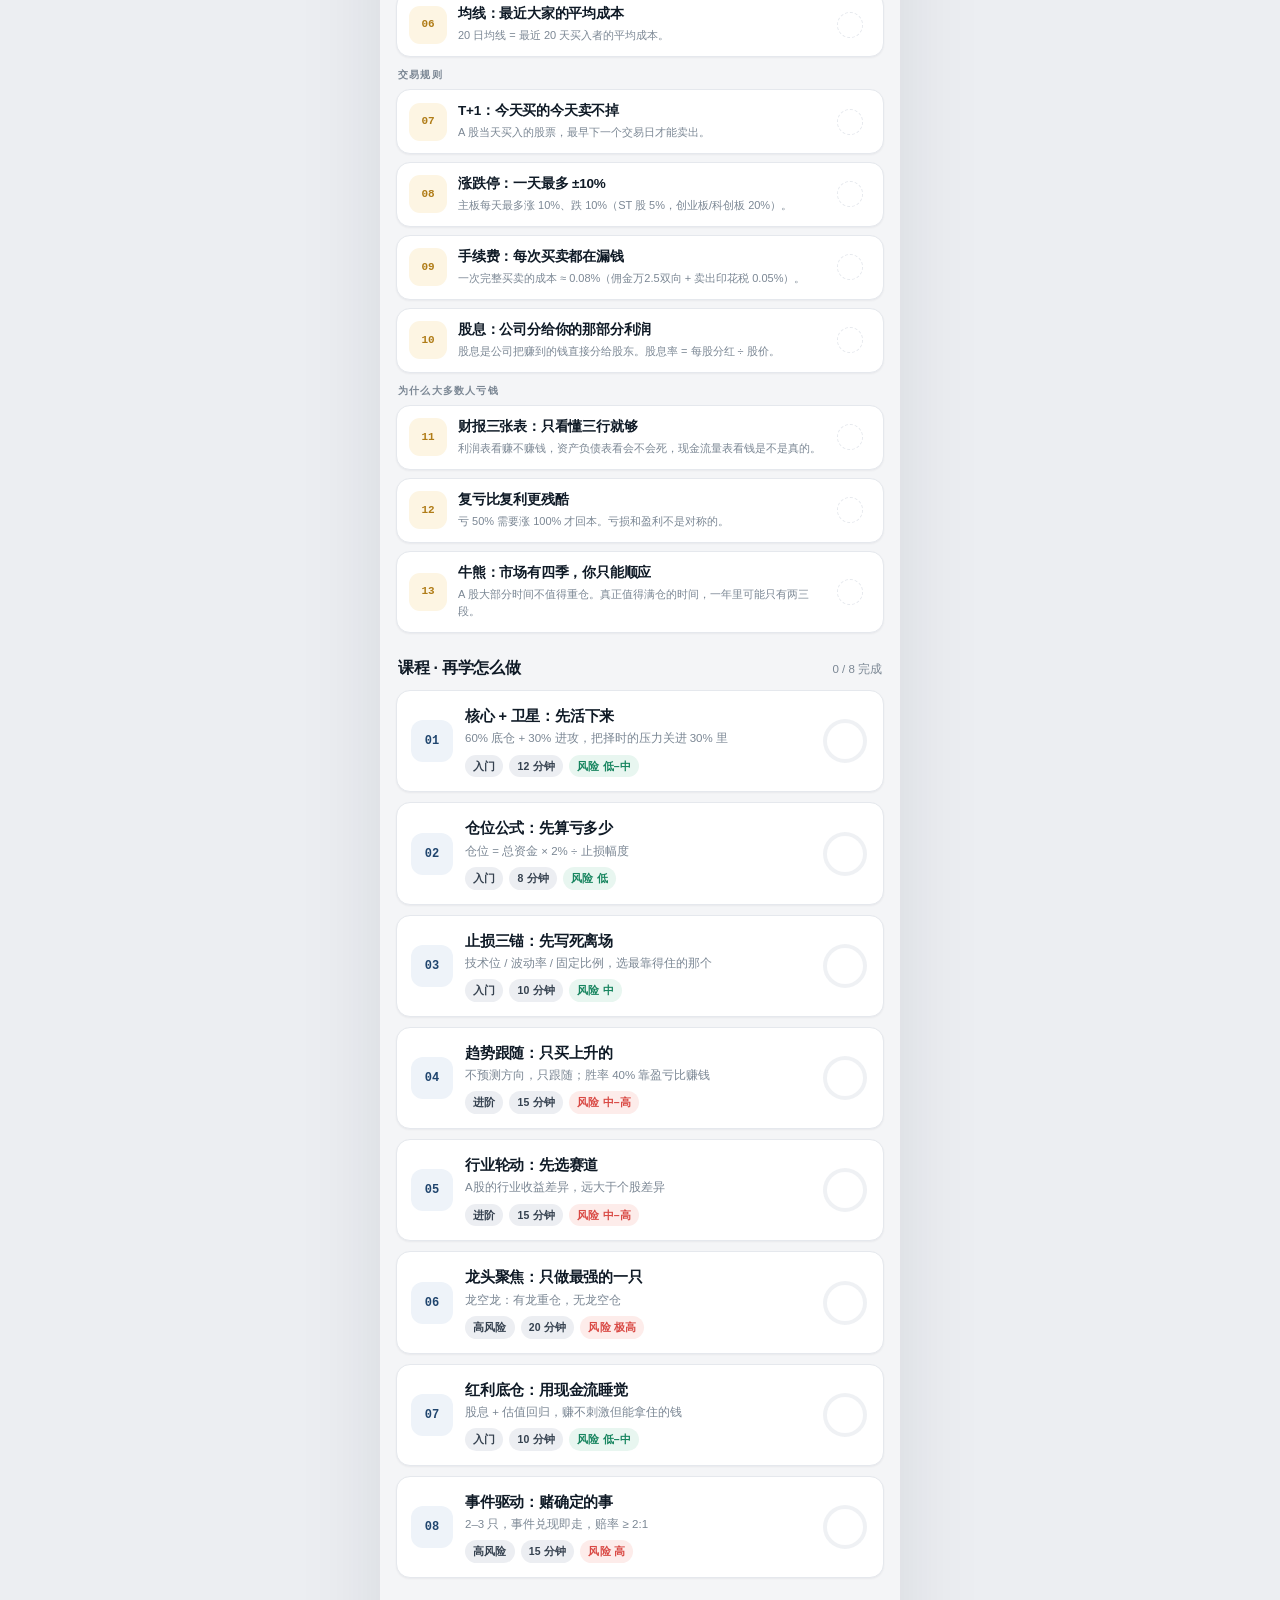
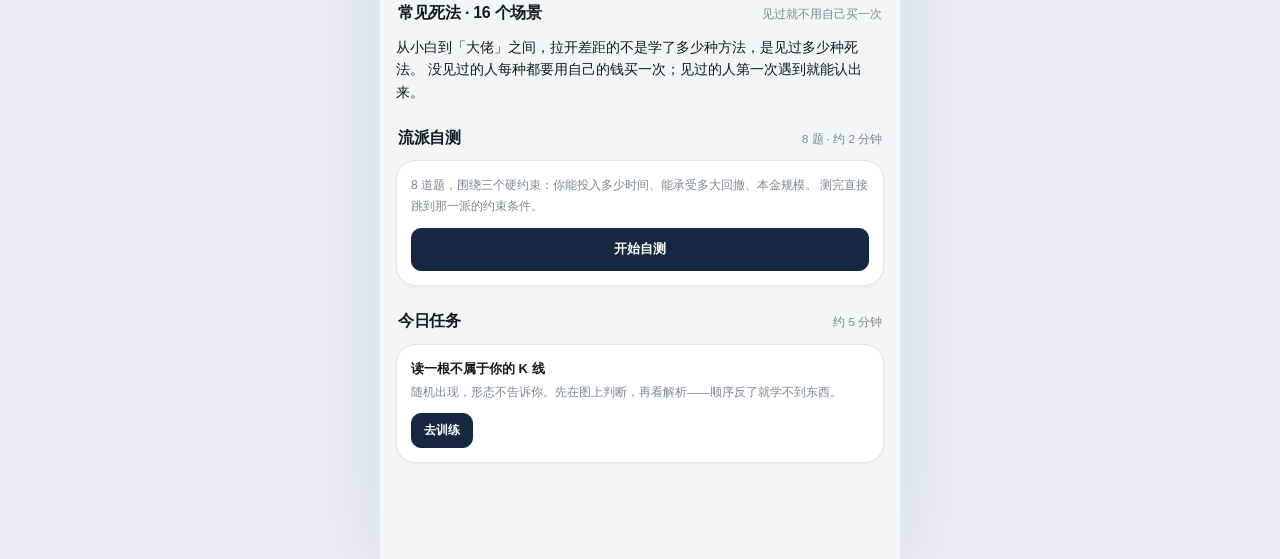
==== commit 71e7416a: "v5: 启蒙层扩到 25 条 + 新增亏损案例库 16 例（Web 与小程序同步）" ====
--- a/index.html
+++ b/index.html
@@ -59,6 +59,16 @@
       </div>
       <div class="path" id="courseList"></div>
 
+      <div class="sec-title">
+        <h2>常见死法 · 16 个场景</h2>
+        <span>见过就不用自己买一次</span>
+      </div>
+      <p class="intro">
+        从小白到「大佬」之间，拉开差距的不是学了多少种方法，是见过多少种死法。
+        没见过的人每种都要用自己的钱买一次；见过的人第一次遇到就能认出来。
+      </p>
+      <div class="path" id="deathList"></div>
+
       <div class="sec-title"><h2>流派自测</h2><span id="quizState">未测</span></div>
       <div class="card" id="quizCard" style="padding:14px"></div>
 
@@ -266,6 +276,7 @@
 <script src="basics.js"></script>
 <script src="rank.js"></script>
 <script src="quiz.js"></script>
+<script src="deaths.js"></script>
 <script src="app.js"></script>
 </body>
 </html>
--- a/app.css
+++ b/app.css
@@ -244,6 +244,114 @@
 .badge.on .b{filter:none;opacity:1}
 
 /* ============================================================
+   段位 / 启蒙 / 自测
+   ============================================================ */
+
+/* ---------- 当前段位卡 ---------- */
+.rankcard{
+  margin-top:14px;padding:16px;border-radius:var(--r-lg);
+  background:linear-gradient(150deg,var(--brand) 0%,#1c3f66 60%,#255a86 100%);
+  color:#fff;box-shadow:0 12px 28px rgba(22,40,63,.22);
+}
+.rankcard .top{display:flex;align-items:flex-start;justify-content:space-between;gap:12px}
+.rankcard .lv{
+  font:800 11px/1 var(--mono);letter-spacing:.14em;
+  background:rgba(255,255,255,.14);border:1px solid rgba(255,255,255,.22);
+  padding:5px 9px;border-radius:6px;
+}
+.rankcard .nm{font-size:19px;font-weight:800;letter-spacing:-.3px;margin-top:9px}
+.rankcard .en{font:600 9.5px/1 var(--mono);letter-spacing:.16em;opacity:.6;margin-top:5px}
+.rankcard .sub{font-size:12px;opacity:.78;margin-top:7px;line-height:1.6}
+.rankcard .goal{font-size:11.5px;opacity:.7;line-height:1.7;margin-top:10px;padding-top:10px;border-top:1px solid rgba(255,255,255,.14)}
+.rankcard .pct{font:800 26px/1 var(--mono);text-align:right}
+.rankcard .pct span{font-size:11px;font-weight:600;opacity:.7;display:block;margin-top:3px;letter-spacing:.04em}
+.rankbar{height:6px;border-radius:99px;background:rgba(255,255,255,.18);overflow:hidden;margin-top:14px}
+.rankbar i{display:block;height:100%;border-radius:99px;background:#fff;transition:width .5s}
+.rankcard .after{
+  font-size:11px;line-height:1.7;margin-top:12px;padding:9px 11px;border-radius:var(--r-sm);
+  background:rgba(255,255,255,.10);border:1px solid rgba(255,255,255,.14);
+}
+
+/* ---------- 五段列表 ---------- */
+.ranklist{display:flex;flex-direction:column;gap:8px}
+.rk{
+  display:flex;gap:11px;align-items:flex-start;
+  background:var(--card);border:1px solid var(--line);border-radius:var(--r);
+  padding:12px;box-shadow:var(--shadow-s);cursor:pointer;
+  transition:border-color .14s,transform .14s;
+}
+.rk:active{transform:scale(.985)}
+.rk.passed{border-color:#cfeadf;background:linear-gradient(180deg,#fff,var(--down-soft))}
+.rk.active{border-color:var(--brand-2);box-shadow:0 0 0 2.5px rgba(32,69,110,.10)}
+.rk .badge{
+  width:40px;height:40px;border-radius:11px;flex:0 0 auto;display:grid;place-items:center;
+  font:800 11px/1 var(--mono);background:var(--bg-2);color:var(--muted);
+}
+.rk.passed .badge{background:var(--down);color:#fff}
+.rk.active .badge{background:var(--brand);color:#fff}
+.rk .body{flex:1;min-width:0}
+.rk .t{font-size:13.5px;font-weight:750;letter-spacing:-.2px}
+.rk .s{font-size:11px;color:var(--muted);margin-top:3px;line-height:1.5}
+.rk .st{font-size:10.5px;margin-top:6px;display:flex;align-items:center;gap:5px}
+.rk .st.ok{color:var(--down);font-weight:700}
+.rk .st.no{color:var(--muted)}
+.rk .mini{width:34px;height:4px;border-radius:99px;background:var(--line-2);overflow:hidden;margin-top:6px}
+.rk .mini i{display:block;height:100%;background:var(--brand-2);border-radius:99px}
+.rk .chev{font-size:13px;color:var(--muted);flex:0 0 auto;align-self:center}
+
+/* ---------- 启蒙条目 ---------- */
+.basic{
+  display:grid;grid-template-columns:38px 1fr 34px;gap:11px;align-items:center;
+  background:var(--card);border:1px solid var(--line);border-radius:var(--r);
+  padding:12px;margin-bottom:8px;box-shadow:var(--shadow-s);cursor:pointer;
+  transition:transform .14s,border-color .14s;
+}
+.basic:active{transform:scale(.985)}
+.basic.read{border-color:#cfeadf;background:linear-gradient(180deg,#fff,#f4fbf8)}
+.basic .no{
+  width:38px;height:38px;border-radius:11px;display:grid;place-items:center;
+  font:800 11px/1 var(--mono);background:var(--gold-soft);color:var(--gold);
+}
+.basic.read .no{background:var(--down);color:#fff}
+.basic h3{font-size:13.5px;font-weight:750;letter-spacing:-.2px;line-height:1.4}
+.basic .one{font-size:11px;color:var(--muted);margin-top:3px;line-height:1.55;
+  display:-webkit-box;-webkit-line-clamp:2;-webkit-box-orient:vertical;overflow:hidden}
+.basic .tick{
+  width:26px;height:26px;border-radius:50%;display:grid;place-items:center;
+  font:700 11px/1 var(--mono);border:1px dashed var(--line);color:var(--muted);
+}
+.basic.read .tick{background:var(--down);border:1px solid var(--down);color:#fff}
+.grp-label{
+  font:700 10px/1 var(--mono);letter-spacing:.12em;color:var(--muted);
+  margin:14px 2px 8px;text-transform:uppercase;
+}
+
+/* ---------- 自测卡 ---------- */
+.quiz-q{padding:2px 0}
+.quiz-q .qt{font-size:13.5px;font-weight:750;line-height:1.5;margin-bottom:10px}
+.quiz-opt{
+  display:block;width:100%;text-align:left;border:1px solid var(--line);
+  background:var(--card);border-radius:var(--r-sm);padding:10px 12px;
+  font-size:12.5px;margin-bottom:7px;transition:.14s;
+}
+.quiz-opt:active{transform:scale(.99)}
+.quiz-opt.on{border-color:var(--brand-2);background:var(--brand-soft)}
+.quiz-opt .nt{font-size:11px;color:var(--muted);margin-top:5px;line-height:1.6;display:none}
+.quiz-opt.on .nt{display:block}
+.quiz-opt.warn{border-color:var(--up);background:var(--up-soft)}
+.quiz-opt.warn .nt{display:block;color:#8f312c}
+.qbar{display:flex;align-items:center;gap:10px;margin-bottom:12px}
+.qbar .track{flex:1;height:5px;border-radius:99px;background:var(--line-2);overflow:hidden}
+.qbar .track i{display:block;height:100%;background:var(--brand);border-radius:99px;transition:width .3s}
+.qbar .txt{font:700 10.5px/1 var(--mono);color:var(--muted)}
+
+.quiz-res{text-align:center;padding:6px 0}
+.quiz-res .kick{font:700 9.5px/1 var(--mono);letter-spacing:.14em;color:var(--muted);text-transform:uppercase}
+.quiz-res .nm{font-size:21px;font-weight:800;letter-spacing:-.4px;margin-top:9px;color:var(--brand-2)}
+.quiz-res .sh{font:800 13px/1 var(--mono);color:var(--up);margin-top:7px}
+.quiz-res .ds{font-size:12px;color:var(--ink-2);line-height:1.75;margin-top:12px;text-align:left}
+
+/* ============================================================
    老师模块
    ============================================================ */
 
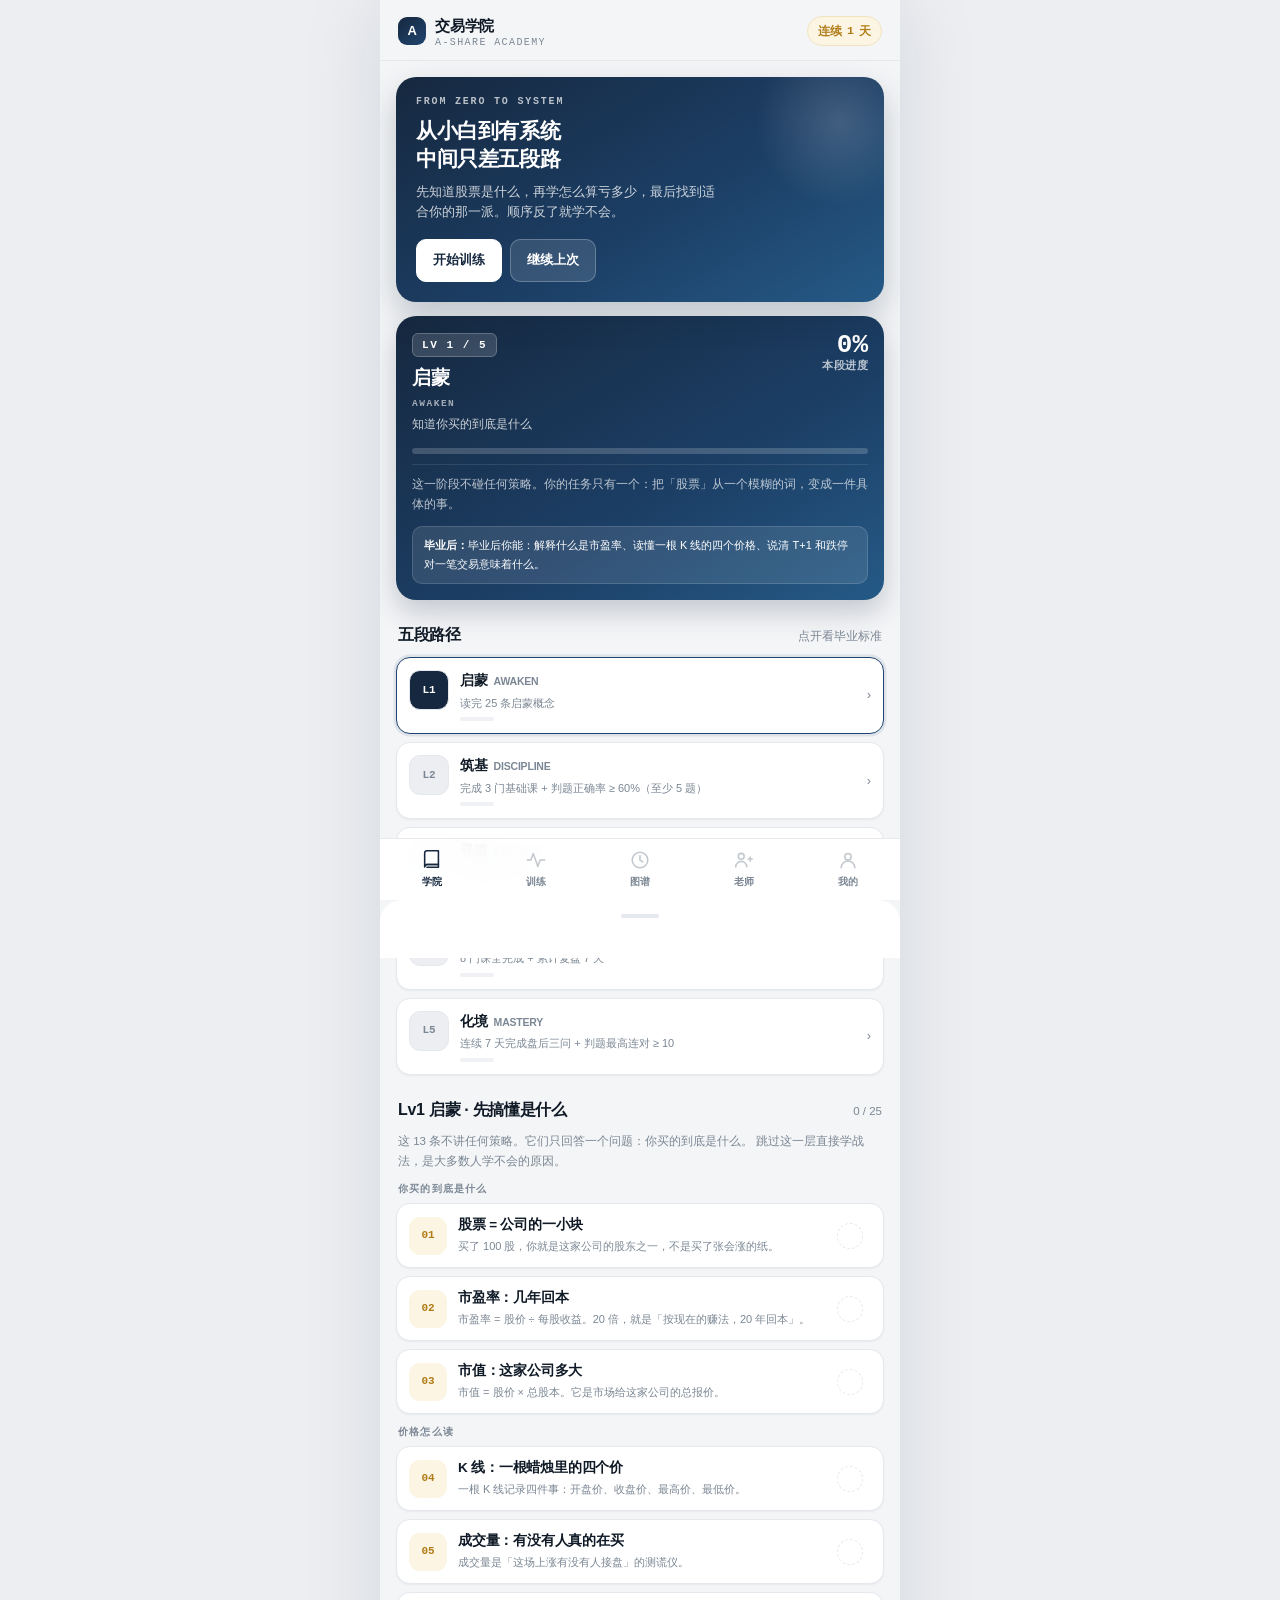
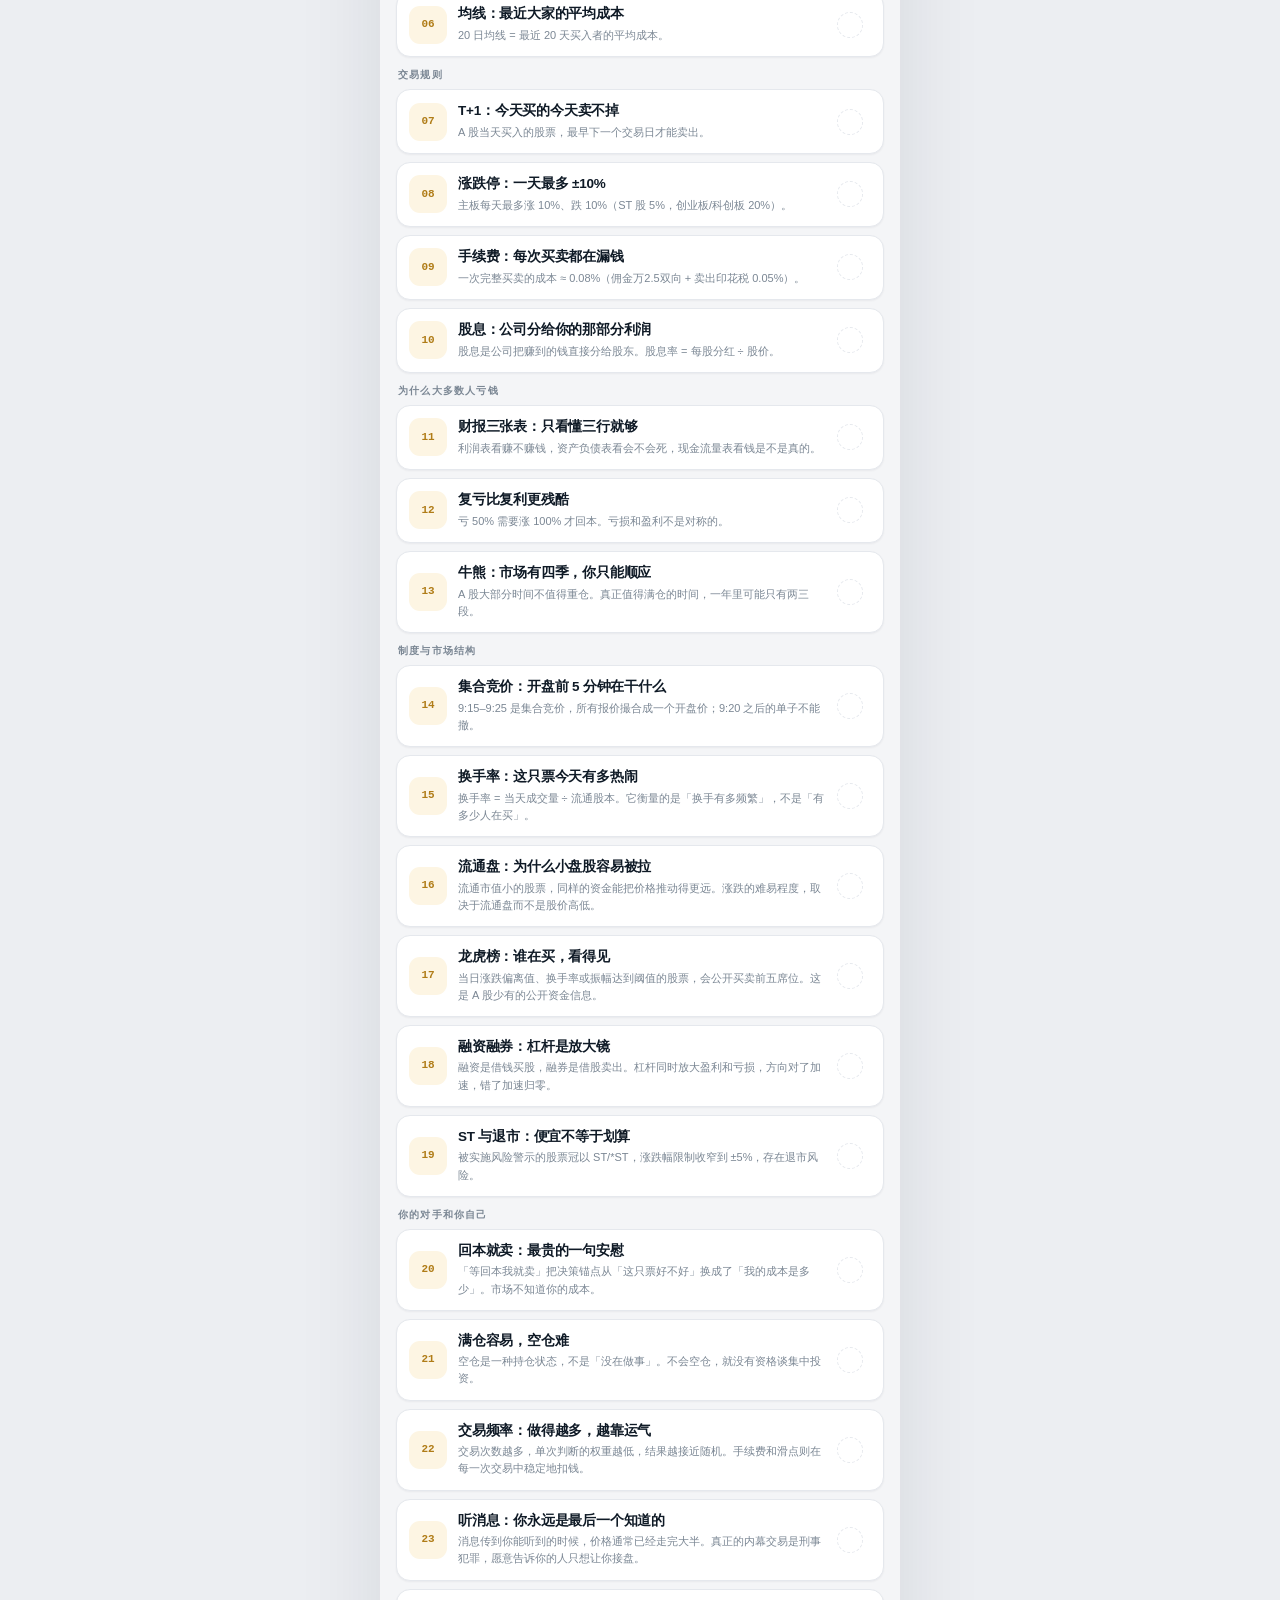
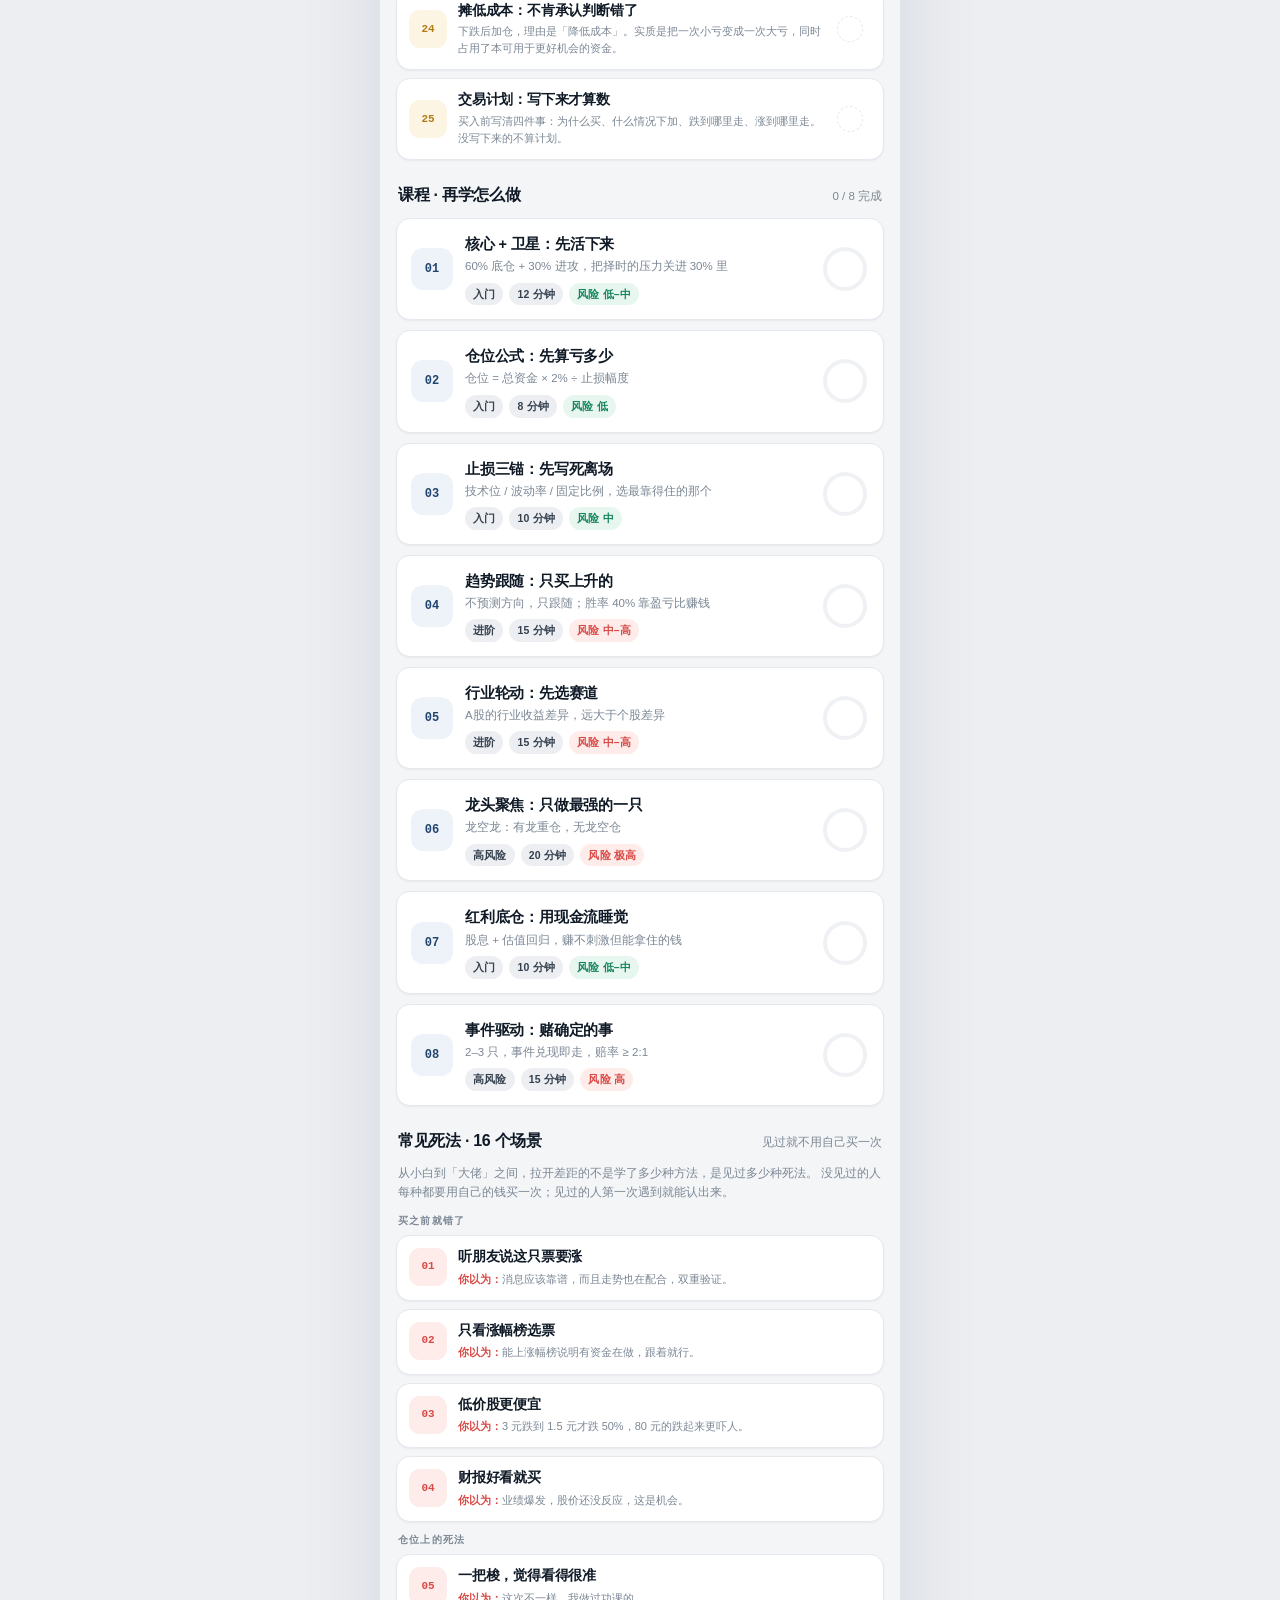
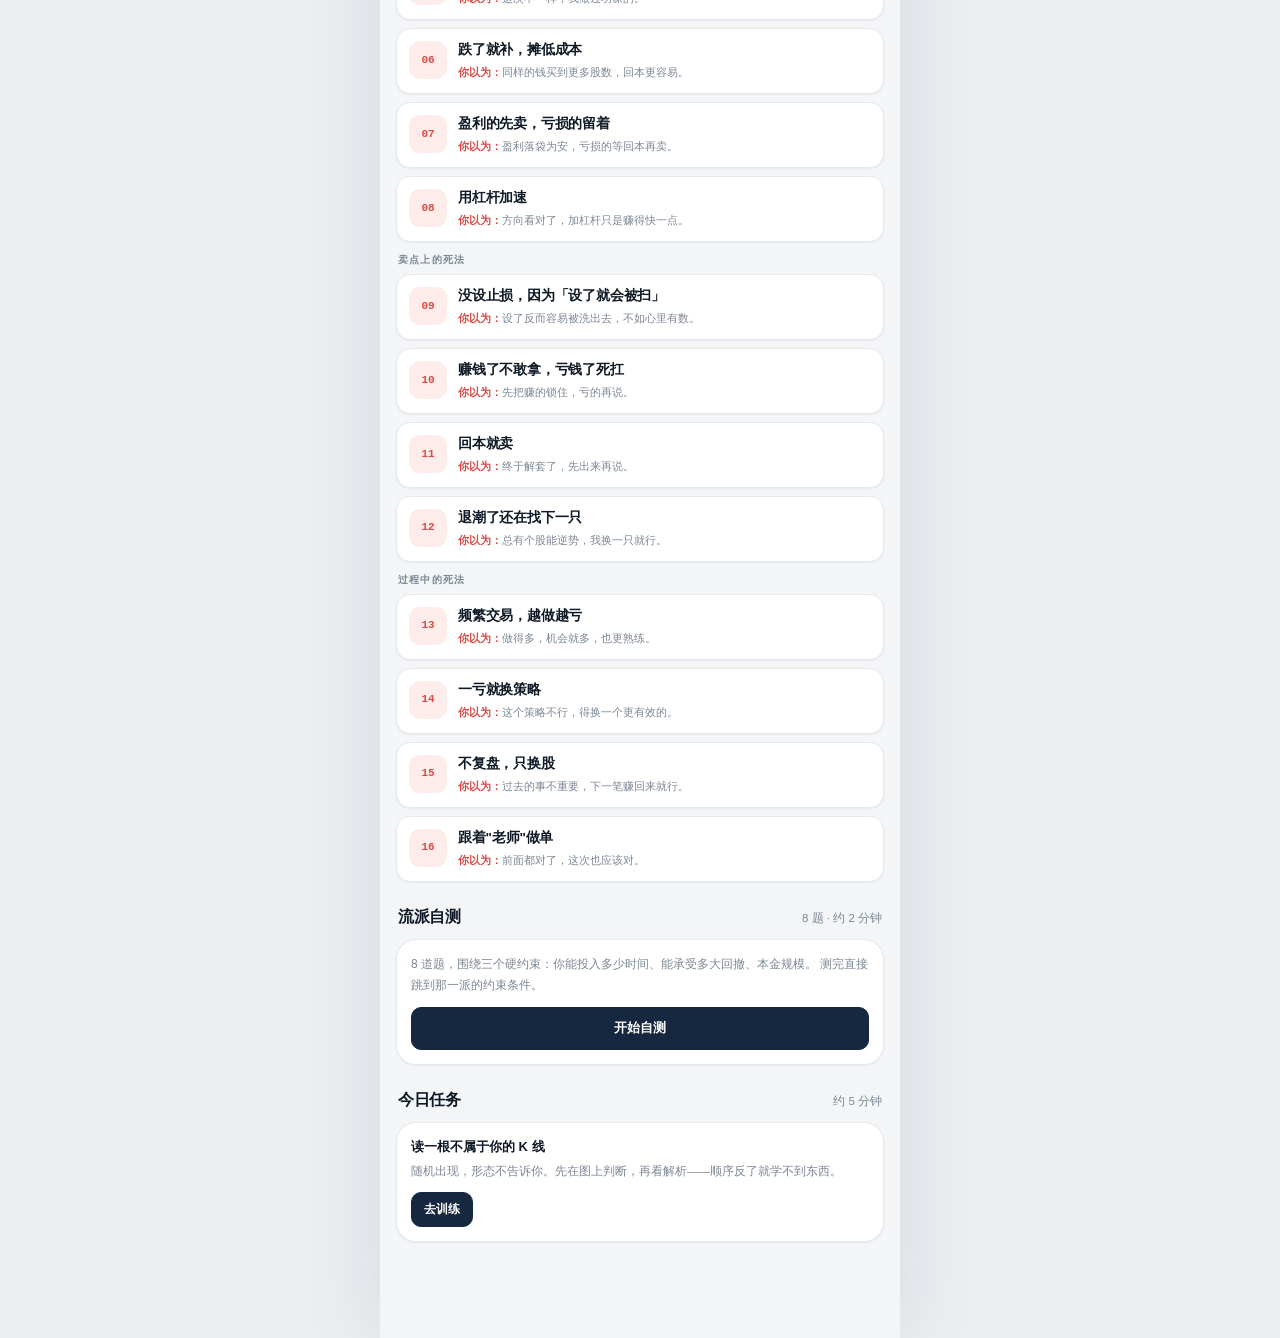
==== commit 26bbcb00: "v6: 训练场扩到 10 题并随机化（每题换路径 + 选项洗牌），启蒙打开即已读" ====
--- a/index.html
+++ b/index.html
@@ -277,6 +277,7 @@
 <script src="rank.js"></script>
 <script src="quiz.js"></script>
 <script src="deaths.js"></script>
+<script src="cases.js"></script>
 <script src="app.js"></script>
 </body>
 </html>
--- a/app.css
+++ b/app.css
@@ -1,552 +1,591 @@
-/* ============================================================
-   A股交易学院 · Design Tokens
-   与小程序 uni.scss / rpx 一一对应，见 docs/DESIGN.md
-   ============================================================ */
-:root{
-  --bg:#f4f5f7;
-  --bg-2:#eceef2;
-  --card:#ffffff;
-  --card-2:#fafbfc;
-  --ink:#0f1a26;
-  --ink-2:#35414f;
-  --muted:#7b8794;
-  --line:#e5e8ed;
-  --line-2:#eff1f4;
-
-  --brand:#16283f;
-  --brand-2:#20456e;
-  --brand-soft:#eef3f9;
-  --up:#d94a45;          /* 涨 = 红 */
-  --up-soft:#fdecea;
-  --down:#17855f;        /* 跌 = 绿 */
-  --down-soft:#e8f6f0;
-  --gold:#b07c17;
-  --gold-soft:#fdf5e3;
-  --danger:#b3342c;
-
-  --r-lg:20px;
-  --r:14px;
-  --r-sm:10px;
-  --shadow-s:0 1px 2px rgba(15,26,38,.05);
-  --shadow:0 2px 10px rgba(15,26,38,.06);
-  --shadow-l:0 12px 32px rgba(15,26,38,.12);
-  --mono:ui-monospace,SFMono-Regular,"SF Mono",Menlo,Consolas,monospace;
-}
-*{box-sizing:border-box;margin:0;padding:0;-webkit-tap-highlight-color:transparent}
-html,body{height:100%}
-body{
-  background:var(--bg-2);
-  color:var(--ink);
-  font-family:-apple-system,BlinkMacSystemFont,"Segoe UI","PingFang SC","Hiragino Sans GB","Microsoft YaHei",sans-serif;
-  font-size:14px;line-height:1.6;
-  -webkit-font-smoothing:antialiased;
-}
-button{font:inherit;color:inherit;background:none;border:none;cursor:pointer}
-input{font:inherit}
-
-/* ---------- 设备容器 ---------- */
-.device{
-  max-width:520px;margin:0 auto;background:var(--bg);
-  min-height:100vh;position:relative;overflow-x:hidden;
-  box-shadow:0 0 80px rgba(15,26,38,.10);
-}
-
-/* ---------- 顶栏 ---------- */
-.topbar{
-  position:sticky;top:0;z-index:30;
-  background:rgba(244,245,247,.86);backdrop-filter:blur(14px);
-  border-bottom:1px solid var(--line);
-  padding:14px 18px 12px;
-  display:flex;align-items:center;justify-content:space-between;
-}
-.brand{display:flex;align-items:center;gap:9px}
-.brand .mark{
-  width:28px;height:28px;border-radius:9px;
-  background:linear-gradient(140deg,var(--brand),var(--brand-2));
-  color:#fff;display:grid;place-items:center;font-size:13px;font-weight:800;letter-spacing:-.5px;
-}
-.brand .nm{font-size:15px;font-weight:800;letter-spacing:-.2px}
-.brand .sub{font-size:10px;color:var(--muted);letter-spacing:.14em;text-transform:uppercase;font-family:var(--mono);line-height:1}
-.chip-streak{
-  display:flex;align-items:center;gap:5px;font-size:11.5px;font-weight:700;
-  color:var(--gold);background:var(--gold-soft);border:1px solid #f0e2c0;
-  padding:5px 10px;border-radius:99px;
-}
-.chip-streak b{font-family:var(--mono)}
-
-/* ---------- 页面容器 ---------- */
-main{padding:16px 16px 96px}
-.view{display:none;animation:fade .26s ease}
-.view.on{display:block}
-@keyframes fade{from{opacity:0;transform:translateY(6px)}to{opacity:1;transform:none}}
-
-/* ---------- 通用 ---------- */
-.card{background:var(--card);border:1px solid var(--line);border-radius:var(--r-lg);box-shadow:var(--shadow-s)}
-.sec-title{display:flex;align-items:baseline;justify-content:space-between;margin:22px 2px 10px}
-.sec-title h2{font-size:16px;font-weight:800;letter-spacing:-.3px}
-.sec-title span{font-size:11.5px;color:var(--muted)}
-.pill{
-  display:inline-flex;align-items:center;gap:4px;
-  font-size:10.5px;font-weight:700;padding:3px 8px;border-radius:99px;
-  background:var(--bg-2);color:var(--ink-2);letter-spacing:.02em;
-}
-.pill.up{background:var(--up-soft);color:var(--up)}
-.pill.down{background:var(--down-soft);color:var(--down)}
-.pill.gold{background:var(--gold-soft);color:var(--gold)}
-.pill.brand{background:var(--brand-soft);color:var(--brand-2)}
-
-/* ---------- Hero ---------- */
-.hero{
-  background:linear-gradient(150deg,var(--brand) 0%,#1c3f66 58%,#255a86 100%);
-  border-radius:var(--r-lg);padding:20px;color:#fff;position:relative;overflow:hidden;
-  box-shadow:0 14px 32px rgba(22,40,63,.24);
-}
-.hero::after{
-  content:"";position:absolute;right:-40px;top:-40px;width:170px;height:170px;border-radius:50%;
-  background:radial-gradient(circle,rgba(255,255,255,.16),transparent 70%);
-}
-.hero .kicker{font:600 10px/1 var(--mono);letter-spacing:.18em;text-transform:uppercase;opacity:.7;margin-bottom:10px}
-.hero h1{font-size:21px;line-height:1.35;font-weight:800;letter-spacing:-.4px}
-.hero p{font-size:12.5px;opacity:.78;margin-top:8px;line-height:1.65;max-width:300px}
-.hero .row{display:flex;gap:8px;margin-top:16px;position:relative;z-index:2}
-.btn{
-  display:inline-flex;align-items:center;justify-content:center;gap:6px;
-  font-size:13px;font-weight:700;padding:10px 16px;border-radius:var(--r-sm);
-  background:var(--bg-2);color:var(--ink);border:1px solid var(--line);
-  transition:transform .12s,opacity .12s;
-}
-.btn:active{transform:scale(.97)}
-.btn-primary{background:#fff;color:var(--brand);border-color:#fff}
-.btn-ghost{background:rgba(255,255,255,.12);color:#fff;border-color:rgba(255,255,255,.24)}
-.btn-block{width:100%}
-.btn-sm{font-size:12px;padding:7px 12px}
-
-/* ---------- 课程路径 ---------- */
-.path{position:relative;padding-left:0}
-.course{
-  display:grid;grid-template-columns:42px 1fr 46px;gap:12px;align-items:center;
-  background:var(--card);border:1px solid var(--line);border-radius:var(--r);
-  padding:14px;margin-bottom:10px;box-shadow:var(--shadow-s);
-  transition:transform .14s,box-shadow .14s,border-color .14s;
-}
-.course{cursor:pointer}
-.course:active{transform:scale(.985);border-color:#cfd8e2}
-.course .no{
-  width:42px;height:42px;border-radius:12px;display:grid;place-items:center;
-  font:800 12px/1 var(--mono);color:var(--brand-2);background:var(--brand-soft);
-}
-.course.locked .no{color:var(--muted);background:var(--bg-2)}
-.course h3{font-size:14.5px;font-weight:750;letter-spacing:-.2px}
-.course .sub{font-size:11.5px;color:var(--muted);margin-top:2px;line-height:1.5}
-.course .meta{display:flex;gap:6px;margin-top:7px;flex-wrap:wrap}
-.ring{
-  width:44px;height:44px;border-radius:50%;
-  background:conic-gradient(var(--down) calc(var(--p) * 1%), var(--line-2) 0);
-  display:grid;place-items:center;position:relative;
-}
-.ring::before{content:"";position:absolute;inset:4px;background:var(--card);border-radius:50%}
-.ring span{position:relative;font:700 10px/1 var(--mono);color:var(--ink-2)}
-
-/* ---------- 训练卡 ---------- */
-.train-grid{display:grid;grid-template-columns:1fr 1fr;gap:10px}
-.tcard{
-  background:var(--card);border:1px solid var(--line);border-radius:var(--r);
-  padding:14px;box-shadow:var(--shadow-s);text-align:left;
-  transition:transform .12s;
-}
-.tcard:active{transform:scale(.97)}
-.tcard .ic{
-  width:34px;height:34px;border-radius:10px;display:grid;place-items:center;
-  font-size:15px;margin-bottom:9px;background:var(--brand-soft);
-}
-.tcard h4{font-size:13.5px;font-weight:750}
-.tcard p{font-size:11px;color:var(--muted);margin-top:3px;line-height:1.5}
-
-/* ---------- K线训练器 ---------- */
-.trainer{padding:16px;margin-top:12px}
-.trainer .head{display:flex;justify-content:space-between;align-items:flex-start;gap:10px}
-.trainer h3{font-size:15px;font-weight:800;letter-spacing:-.2px}
-.trainer .q{font-size:12px;color:var(--muted);margin-top:5px;line-height:1.6}
-.kbox{position:relative;margin:12px -6px 0;border-radius:var(--r);background:var(--card-2);border:1px solid var(--line-2);overflow:hidden}
-#kcanvas{display:block;width:100%;height:210px;touch-action:manipulation}
-.opts{display:flex;flex-direction:column;gap:7px;margin-top:12px}
-.opt{
-  display:flex;gap:10px;align-items:center;text-align:left;
-  border:1px solid var(--line);background:var(--card);border-radius:var(--r-sm);
-  padding:10px 12px;font-size:12.5px;transition:.14s;
-}
-.opt:active{transform:scale(.99)}
-.opt .k{
-  width:22px;height:22px;border-radius:6px;flex:0 0 auto;display:grid;place-items:center;
-  font:700 11px/1 var(--mono);background:var(--bg-2);color:var(--ink-2);
-}
-.opt.right{border-color:var(--down);background:var(--down-soft)}
-.opt.right .k{background:var(--down);color:#fff}
-.opt.wrong{border-color:var(--up);background:var(--up-soft)}
-.opt.wrong .k{background:var(--up);color:#fff}
-.explain{
-  margin-top:12px;padding:12px;border-radius:var(--r-sm);
-  background:var(--brand-soft);border:1px solid #dbe6f2;
-  font-size:12px;color:var(--ink-2);line-height:1.7;display:none;
-}
-.explain.show{display:block;animation:fade .2s}
-.explain b{color:var(--brand-2)}
-
-/* ---------- 情绪周期 ---------- */
-.seg{display:flex;gap:6px;background:var(--card);border:1px solid var(--line);border-radius:99px;padding:4px;margin-bottom:12px}
-.seg button{flex:1;font-size:12px;font-weight:700;padding:8px 0;border-radius:99px;color:var(--muted);transition:.16s}
-.seg button.on{background:var(--brand);color:#fff;box-shadow:var(--shadow)}
-.cycle{padding:16px}
-.cycle .stage{display:flex;align-items:baseline;justify-content:space-between;margin-bottom:4px}
-.cycle .stage h3{font-size:16px;font-weight:800}
-.cycle .stage .pos{font:800 20px/1 var(--mono);color:var(--brand-2)}
-.cycle .desc{font-size:12px;color:var(--muted);margin-bottom:14px;line-height:1.65}
-.bar{height:8px;border-radius:99px;background:var(--line-2);overflow:hidden;margin-bottom:16px}
-.bar i{display:block;height:100%;border-radius:99px;background:linear-gradient(90deg,var(--brand-2),var(--up));transition:width .4s}
-.split{display:grid;grid-template-columns:1fr 1fr;gap:10px}
-.split .box{border-radius:var(--r-sm);padding:11px 12px;font-size:11.5px;line-height:1.6}
-.split .do{background:var(--down-soft);border:1px solid #cfeadf;color:#125c43}
-.split .dont{background:var(--up-soft);border:1px solid #f6d7d5;color:#8f312c}
-.split .box b{display:block;font-size:10.5px;letter-spacing:.08em;text-transform:uppercase;margin-bottom:5px;opacity:.8;font-family:var(--mono)}
-.split ul{list-style:none}
-.split li{padding-left:11px;position:relative;margin-bottom:3px}
-.split li::before{content:"";position:absolute;left:0;top:8px;width:4px;height:4px;border-radius:50%;background:currentColor;opacity:.5}
-
-/* ---------- 矩阵 ---------- */
-.matrixrow{
-  display:flex;gap:10px;overflow-x:auto;padding:2px 0 14px;scroll-snap-type:x mandatory;
-  scrollbar-width:none;
-}
-.matrixrow::-webkit-scrollbar{display:none}
-.mx{
-  flex:0 0 78%;scroll-snap-align:start;background:var(--card);border:1px solid var(--line);
-  border-radius:var(--r);padding:14px;box-shadow:var(--shadow-s);
-}
-.mx .qt{font:700 10px/1 var(--mono);letter-spacing:.12em;color:var(--muted);text-transform:uppercase}
-.mx h4{font-size:14px;margin:6px 0 8px;font-weight:800}
-.mx .item{display:flex;justify-content:space-between;font-size:11.5px;padding:6px 0;border-bottom:1px dashed var(--line-2)}
-.mx .item:last-child{border-bottom:none}
-.mx .item span:last-child{font-family:var(--mono);color:var(--brand-2);font-weight:700}
-
-/* ---------- 我的 ---------- */
-.stat3{display:grid;grid-template-columns:repeat(3,1fr);gap:10px}
-.stat3 .s{background:var(--card);border:1px solid var(--line);border-radius:var(--r);padding:12px;text-align:center}
-.stat3 .v{font:800 19px/1.2 var(--mono);color:var(--brand-2)}
-.stat3 .k{font-size:10.5px;color:var(--muted);margin-top:3px}
-.badges{display:grid;grid-template-columns:repeat(4,1fr);gap:8px}
-.badge{
-  aspect-ratio:1;border-radius:var(--r);background:var(--card);border:1px solid var(--line);
-  display:flex;flex-direction:column;align-items:center;justify-content:center;gap:3px;
-  font-size:9.5px;color:var(--muted);text-align:center;padding:4px;
-}
-.badge .b{font-size:19px;filter:grayscale(1);opacity:.28}
-.badge.on{border-color:#e8d9b4;background:var(--gold-soft);color:var(--gold)}
-.badge.on .b{filter:none;opacity:1}
-
-/* ============================================================
-   段位 / 启蒙 / 自测
-   ============================================================ */
-
-/* ---------- 当前段位卡 ---------- */
-.rankcard{
-  margin-top:14px;padding:16px;border-radius:var(--r-lg);
-  background:linear-gradient(150deg,var(--brand) 0%,#1c3f66 60%,#255a86 100%);
-  color:#fff;box-shadow:0 12px 28px rgba(22,40,63,.22);
-}
-.rankcard .top{display:flex;align-items:flex-start;justify-content:space-between;gap:12px}
-.rankcard .lv{
-  font:800 11px/1 var(--mono);letter-spacing:.14em;
-  background:rgba(255,255,255,.14);border:1px solid rgba(255,255,255,.22);
-  padding:5px 9px;border-radius:6px;
-}
-.rankcard .nm{font-size:19px;font-weight:800;letter-spacing:-.3px;margin-top:9px}
-.rankcard .en{font:600 9.5px/1 var(--mono);letter-spacing:.16em;opacity:.6;margin-top:5px}
-.rankcard .sub{font-size:12px;opacity:.78;margin-top:7px;line-height:1.6}
-.rankcard .goal{font-size:11.5px;opacity:.7;line-height:1.7;margin-top:10px;padding-top:10px;border-top:1px solid rgba(255,255,255,.14)}
-.rankcard .pct{font:800 26px/1 var(--mono);text-align:right}
-.rankcard .pct span{font-size:11px;font-weight:600;opacity:.7;display:block;margin-top:3px;letter-spacing:.04em}
-.rankbar{height:6px;border-radius:99px;background:rgba(255,255,255,.18);overflow:hidden;margin-top:14px}
-.rankbar i{display:block;height:100%;border-radius:99px;background:#fff;transition:width .5s}
-.rankcard .after{
-  font-size:11px;line-height:1.7;margin-top:12px;padding:9px 11px;border-radius:var(--r-sm);
-  background:rgba(255,255,255,.10);border:1px solid rgba(255,255,255,.14);
-}
-
-/* ---------- 五段列表 ---------- */
-.ranklist{display:flex;flex-direction:column;gap:8px}
-.rk{
-  display:flex;gap:11px;align-items:flex-start;
-  background:var(--card);border:1px solid var(--line);border-radius:var(--r);
-  padding:12px;box-shadow:var(--shadow-s);cursor:pointer;
-  transition:border-color .14s,transform .14s;
-}
-.rk:active{transform:scale(.985)}
-.rk.passed{border-color:#cfeadf;background:linear-gradient(180deg,#fff,var(--down-soft))}
-.rk.active{border-color:var(--brand-2);box-shadow:0 0 0 2.5px rgba(32,69,110,.10)}
-.rk .badge{
-  width:40px;height:40px;border-radius:11px;flex:0 0 auto;display:grid;place-items:center;
-  font:800 11px/1 var(--mono);background:var(--bg-2);color:var(--muted);
-}
-.rk.passed .badge{background:var(--down);color:#fff}
-.rk.active .badge{background:var(--brand);color:#fff}
-.rk .body{flex:1;min-width:0}
-.rk .t{font-size:13.5px;font-weight:750;letter-spacing:-.2px}
-.rk .s{font-size:11px;color:var(--muted);margin-top:3px;line-height:1.5}
-.rk .st{font-size:10.5px;margin-top:6px;display:flex;align-items:center;gap:5px}
-.rk .st.ok{color:var(--down);font-weight:700}
-.rk .st.no{color:var(--muted)}
-.rk .mini{width:34px;height:4px;border-radius:99px;background:var(--line-2);overflow:hidden;margin-top:6px}
-.rk .mini i{display:block;height:100%;background:var(--brand-2);border-radius:99px}
-.rk .chev{font-size:13px;color:var(--muted);flex:0 0 auto;align-self:center}
-
-/* ---------- 启蒙条目 ---------- */
-.basic{
-  display:grid;grid-template-columns:38px 1fr 34px;gap:11px;align-items:center;
-  background:var(--card);border:1px solid var(--line);border-radius:var(--r);
-  padding:12px;margin-bottom:8px;box-shadow:var(--shadow-s);cursor:pointer;
-  transition:transform .14s,border-color .14s;
-}
-.basic:active{transform:scale(.985)}
-.basic.read{border-color:#cfeadf;background:linear-gradient(180deg,#fff,#f4fbf8)}
-.basic .no{
-  width:38px;height:38px;border-radius:11px;display:grid;place-items:center;
-  font:800 11px/1 var(--mono);background:var(--gold-soft);color:var(--gold);
-}
-.basic.read .no{background:var(--down);color:#fff}
-.basic h3{font-size:13.5px;font-weight:750;letter-spacing:-.2px;line-height:1.4}
-.basic .one{font-size:11px;color:var(--muted);margin-top:3px;line-height:1.55;
-  display:-webkit-box;-webkit-line-clamp:2;-webkit-box-orient:vertical;overflow:hidden}
-.basic .tick{
-  width:26px;height:26px;border-radius:50%;display:grid;place-items:center;
-  font:700 11px/1 var(--mono);border:1px dashed var(--line);color:var(--muted);
-}
-.basic.read .tick{background:var(--down);border:1px solid var(--down);color:#fff}
-.grp-label{
-  font:700 10px/1 var(--mono);letter-spacing:.12em;color:var(--muted);
-  margin:14px 2px 8px;text-transform:uppercase;
-}
-
-/* ---------- 自测卡 ---------- */
-.quiz-q{padding:2px 0}
-.quiz-q .qt{font-size:13.5px;font-weight:750;line-height:1.5;margin-bottom:10px}
-.quiz-opt{
-  display:block;width:100%;text-align:left;border:1px solid var(--line);
-  background:var(--card);border-radius:var(--r-sm);padding:10px 12px;
-  font-size:12.5px;margin-bottom:7px;transition:.14s;
-}
-.quiz-opt:active{transform:scale(.99)}
-.quiz-opt.on{border-color:var(--brand-2);background:var(--brand-soft)}
-.quiz-opt .nt{font-size:11px;color:var(--muted);margin-top:5px;line-height:1.6;display:none}
-.quiz-opt.on .nt{display:block}
-.quiz-opt.warn{border-color:var(--up);background:var(--up-soft)}
-.quiz-opt.warn .nt{display:block;color:#8f312c}
-.qbar{display:flex;align-items:center;gap:10px;margin-bottom:12px}
-.qbar .track{flex:1;height:5px;border-radius:99px;background:var(--line-2);overflow:hidden}
-.qbar .track i{display:block;height:100%;background:var(--brand);border-radius:99px;transition:width .3s}
-.qbar .txt{font:700 10.5px/1 var(--mono);color:var(--muted)}
-
-.quiz-res{text-align:center;padding:6px 0}
-.quiz-res .kick{font:700 9.5px/1 var(--mono);letter-spacing:.14em;color:var(--muted);text-transform:uppercase}
-.quiz-res .nm{font-size:21px;font-weight:800;letter-spacing:-.4px;margin-top:9px;color:var(--brand-2)}
-.quiz-res .sh{font:800 13px/1 var(--mono);color:var(--up);margin-top:7px}
-.quiz-res .ds{font-size:12px;color:var(--ink-2);line-height:1.75;margin-top:12px;text-align:left}
-
-/* ============================================================
-   老师模块
-   ============================================================ */
-
-/* ---------- 幻方：四个流派方位 + 中心坐标 ---------- */
-.pantheon{
-  position:relative;display:grid;grid-template-columns:1fr 1fr;gap:9px;
-  padding:14px;border-radius:var(--r-lg);
-  background:linear-gradient(160deg,#fbfcfd,#f2f5f9);
-  border:1px solid var(--line);box-shadow:var(--shadow-s);
-}
-.pan{
-  position:relative;z-index:2;text-align:left;cursor:pointer;
-  background:var(--card);border:1px solid var(--line);border-radius:var(--r);
-  padding:11px 12px;transition:transform .14s,border-color .14s,box-shadow .14s;
-}
-.pan:active{transform:scale(.975)}
-.pan.on{border-color:var(--brand-2);box-shadow:0 0 0 2.5px rgba(32,69,110,.10)}
-.pan .qz{font:700 9.5px/1 var(--mono);letter-spacing:.12em;color:var(--muted);text-transform:uppercase}
-.pan .nm{font-size:13px;font-weight:800;margin-top:5px;letter-spacing:-.2px}
-.pan .ct{font-size:10.5px;color:var(--muted);margin-top:3px}
-.pan .dot{
-  position:absolute;right:10px;top:10px;width:6px;height:6px;border-radius:50%;
-  background:var(--brand-2);opacity:.18;
-}
-.pan.on .dot{opacity:1;background:var(--up);box-shadow:0 0 0 3px rgba(217,74,69,.14)}
-.center-axis{
-  position:absolute;left:50%;top:50%;width:1px;height:70px;transform:translate(-50%,-50%);
-  background:linear-gradient(180deg,transparent,var(--line),transparent);z-index:0;
-}
-.center-axis.h{width:70px;height:1px;background:linear-gradient(90deg,transparent,var(--line),transparent)}
-.core-chip{
-  position:absolute;left:50%;top:50%;transform:translate(-50%,-50%);z-index:1;
-  font:700 9px/1 var(--mono);letter-spacing:.1em;color:var(--muted);
-  background:var(--bg);padding:4px 7px;border-radius:99px;border:1px solid var(--line);
-}
-
-/* ---------- 老师卡（三列瀑布） ---------- */
-.teacher-grid{display:grid;grid-template-columns:1fr 1fr;gap:10px}
-.tch{
-  background:var(--card);border:1px solid var(--line);border-radius:var(--r);
-  padding:12px;box-shadow:var(--shadow-s);cursor:pointer;text-align:left;
-  display:flex;flex-direction:column;gap:8px;
-  transition:transform .14s,box-shadow .14s;
-}
-.tch:active{transform:scale(.98);box-shadow:var(--shadow)}
-.tch .head{display:flex;gap:9px;align-items:flex-start}
-.tch .av{
-  width:38px;height:38px;border-radius:12px;flex:0 0 auto;
-  display:grid;place-items:center;font-size:15px;font-weight:800;
-  color:#fff;letter-spacing:-1px;
-  background:linear-gradient(145deg,var(--brand),var(--brand-2));
-}
-.tch .av.st-1{background:linear-gradient(145deg,#b0532f,#d4703f)}
-.tch .av.st-2{background:linear-gradient(145deg,#1f6b52,#2c8f6d)}
-.tch .av.st-3{background:linear-gradient(145deg,#7a5c1e,#a9832c)}
-.tch .av.st-4{background:linear-gradient(145deg,#4a3f7a,#6b5ba8)}
-.tch .av.fake{background:linear-gradient(145deg,#8a8f96,#b0b5bb)}
-.tch .nm{font-size:13px;font-weight:800;letter-spacing:-.2px;line-height:1.3}
-.tch .hd{font-size:10px;color:var(--muted);margin-top:3px;display:flex;gap:5px;align-items:center;flex-wrap:wrap}
-.tch .badge-v{
-  font:700 8.5px/1 var(--mono);padding:2.5px 5px;border-radius:4px;
-  background:var(--brand-soft);color:var(--brand-2);letter-spacing:.02em;
-}
-.tch .badge-v.none{background:var(--bg-2);color:var(--muted)}
-.tch .dotsep{width:2px;height:2px;border-radius:50%;background:var(--line);flex:0 0 auto}
-.tch .promise{
-  font-size:11.5px;line-height:1.6;color:var(--ink-2);
-  display:-webkit-box;-webkit-line-clamp:3;-webkit-box-orient:vertical;overflow:hidden;
-}
-.tch .tags{display:flex;gap:4px;flex-wrap:wrap}
-.tch .tg{
-  font-size:9.5px;padding:2.5px 6px;border-radius:4px;
-  background:var(--bg-2);color:var(--muted);
-}
-.tch .foot{
-  display:flex;align-items:center;justify-content:space-between;
-  padding-top:8px;border-top:1px dashed var(--line-2);
-}
-.tch .fit{font-size:10px;color:var(--muted);display:flex;align-items:center;gap:3px}
-.tch .fit b{font-family:var(--mono);color:var(--brand-2)}
-.tch .arrow{font-size:10.5px;font-weight:700;color:var(--up);display:flex;align-items:center;gap:2px}
-
-/* 反面样本卡 */
-.tch.fake{background:repeating-linear-gradient(135deg,#fff,#fff 7px,#fcfcfd 7px,#fcfcfd 14px);border-color:#e9dcda}
-.tch.fake .nm{color:#8a4a44}
-.tch.fake .arrow{color:#8a4a44}
-
-/* ---------- 老师详情（抽屉内） ---------- */
-.tch-hero{display:flex;gap:12px;align-items:flex-start;margin-bottom:4px}
-.tch-hero .av{
-  width:52px;height:52px;border-radius:15px;flex:0 0 auto;
-  display:grid;place-items:center;font-size:20px;font-weight:800;color:#fff;
-  background:linear-gradient(145deg,var(--brand),var(--brand-2));letter-spacing:-1px;
-}
-.tch-hero h2{font-size:18px;font-weight:800;letter-spacing:-.3px;line-height:1.3}
-.tch-hero .meta{font-size:11px;color:var(--muted);margin-top:4px;display:flex;gap:5px;flex-wrap:wrap;align-items:center}
-
-.two-col{display:grid;grid-template-columns:1fr 1fr;gap:9px;margin-top:16px}
-.two-col .c{border-radius:var(--r-sm);padding:11px 12px;font-size:11.5px;line-height:1.65;border:1px solid}
-.two-col .c .lb{
-  font:700 9.5px/1 var(--mono);letter-spacing:.08em;text-transform:uppercase;
-  margin-bottom:6px;opacity:.75;display:block;
-}
-.two-col .ok{background:var(--down-soft);border-color:#cfeadf;color:#125c43}
-.two-col .no{background:var(--up-soft);border-color:#f6d7d5;color:#8f312c}
-.two-col .warn2{background:var(--gold-soft);border-color:#f0e2c0;color:#6b521a}
-
-.rulebox{margin-top:12px;border:1px solid var(--line);border-radius:var(--r-sm);overflow:hidden}
-.rulebox .rh{
-  font:700 9.5px/1 var(--mono);letter-spacing:.1em;text-transform:uppercase;
-  background:var(--brand-soft);color:var(--brand-2);padding:8px 12px;
-}
-.rulebox .ri{
-  display:flex;justify-content:space-between;gap:10px;
-  padding:9px 12px;font-size:11.5px;border-top:1px solid var(--line-2);
-}
-.rulebox .ri span:first-child{color:var(--muted);flex:0 0 auto}
-.rulebox .ri span:last-child{font-family:var(--mono);font-weight:700;color:var(--brand-2);text-align:right}
-.rulebox .forbid{padding:9px 12px;border-top:1px solid var(--line-2);font-size:11px;color:#8f312c;background:#fefaf9;line-height:1.7}
-.rulebox .forbid b{font-weight:700}
-
-/* 师承链 */
-.lineage{position:relative;padding-left:20px;margin-top:6px}
-.lineage::before{
-  content:"";position:absolute;left:5px;top:6px;bottom:6px;width:1.5px;
-  background:linear-gradient(180deg,var(--brand-2),var(--line));
-}
-.ln{position:relative;padding:11px 0 11px 2px;border-bottom:1px dashed var(--line-2)}
-.ln:last-child{border-bottom:none}
-.ln::before{
-  content:"";position:absolute;left:-19.5px;top:16px;width:9px;height:9px;border-radius:50%;
-  background:var(--card);border:2px solid var(--brand-2);
-}
-.ln .yr{font:700 9.5px/1 var(--mono);color:var(--muted);letter-spacing:.06em}
-.ln .src{font-size:12.5px;font-weight:800;margin-top:4px;letter-spacing:-.1px}
-.ln .to{font-size:11px;color:var(--muted);margin-top:4px;line-height:1.6}
-.ln .cn{font-size:11px;color:var(--brand-2);font-weight:700;margin-top:5px}
-.ln .note{font-size:10.5px;color:var(--muted);margin-top:3px;line-height:1.6;font-style:italic}
-
-/* 识别卡（三问） */
-.idtest{display:flex;flex-direction:column;gap:8px;margin-top:10px}
-.idtest .q{
-  display:flex;gap:9px;align-items:flex-start;
-  padding:10px 12px;border:1px solid var(--line);border-radius:var(--r-sm);
-  font-size:11.5px;line-height:1.65;color:var(--ink-2);background:var(--card);
-}
-.idtest .q .n{
-  flex:0 0 auto;width:18px;height:18px;border-radius:5px;display:grid;place-items:center;
-  font:700 10px/1 var(--mono);background:var(--brand-soft);color:var(--brand-2);
-}
-.idtest .q .r{font-size:11px;color:var(--up);font-weight:700;margin-top:3px;display:block}
-
-/* ---------- 底部导航 ---------- */
-.tabbar{
-  position:fixed;bottom:0;left:50%;transform:translateX(-50%);
-  width:min(520px,100%);z-index:40;
-  background:rgba(255,255,255,.92);backdrop-filter:blur(16px);
-  border-top:1px solid var(--line);
-  display:grid;grid-template-columns:repeat(5,1fr);
-  padding:8px 0 max(8px,env(safe-area-inset-bottom));
-}
-.tabbar button{
-  display:flex;flex-direction:column;align-items:center;gap:3px;
-  font-size:10px;font-weight:600;color:var(--muted);padding:2px 0;
-}
-.tabbar .ic{width:22px;height:22px;stroke-width:1.7;opacity:.45;transition:.16s}
-.tabbar button.on{color:var(--brand)}
-.tabbar button.on .ic{opacity:1;transform:translateY(-1px)}
-
-/* ---------- 抽屉 ---------- */
-.mask{
-  position:fixed;inset:0;background:rgba(15,26,38,.42);z-index:60;
-  opacity:0;pointer-events:none;transition:opacity .22s;
-}
-.mask.on{opacity:1;pointer-events:auto}
-.sheet{
-  position:fixed;left:50%;bottom:0;transform:translate(-50%,100%);
-  width:min(520px,100%);max-height:86vh;overflow-y:auto;z-index:61;
-  background:var(--card);border-radius:22px 22px 0 0;
-  transition:transform .28s cubic-bezier(.32,.72,0,1);
-  padding:8px 18px 26px;
-}
-.sheet.on{transform:translate(-50%,0)}
-.sheet .handle{width:38px;height:4px;border-radius:99px;background:var(--line);margin:6px auto 14px}
-.sheet h2{font-size:18px;font-weight:800;letter-spacing:-.3px;margin-bottom:4px}
-.sheet .lead{font-size:12.5px;color:var(--muted);line-height:1.7}
-.sheet .block{margin-top:16px}
-.sheet .block h4{font-size:11px;font-family:var(--mono);letter-spacing:.1em;text-transform:uppercase;color:var(--muted);margin-bottom:7px}
-.sheet .block li{list-style:none;position:relative;padding-left:14px;font-size:12.5px;color:var(--ink-2);margin-bottom:6px;line-height:1.65}
-.sheet .block li::before{content:"";position:absolute;left:0;top:8px;width:5px;height:5px;border-radius:50%;background:var(--brand-2);opacity:.5}
-.warnbox{margin-top:14px;background:var(--gold-soft);border:1px solid #f0e2c0;border-radius:var(--r-sm);padding:11px 12px;font-size:11.5px;color:#6b521a;line-height:1.65}
-
-@media(max-width:520px){
-  .device{box-shadow:none}
-  .tabbar{left:0;transform:none;width:100%}
-  .sheet{left:0;transform:translateY(100%)}
-  .sheet.on{transform:translateY(0)}
-}
+/* ============================================================
+   A股交易学院 · Design Tokens
+   与小程序 uni.scss / rpx 一一对应，见 docs/DESIGN.md
+   ============================================================ */
+:root{
+  --bg:#f4f5f7;
+  --bg-2:#eceef2;
+  --card:#ffffff;
+  --card-2:#fafbfc;
+  --ink:#0f1a26;
+  --ink-2:#35414f;
+  --muted:#7b8794;
+  --line:#e5e8ed;
+  --line-2:#eff1f4;
+
+  --brand:#16283f;
+  --brand-2:#20456e;
+  --brand-soft:#eef3f9;
+  --up:#d94a45;          /* 涨 = 红 */
+  --up-soft:#fdecea;
+  --down:#17855f;        /* 跌 = 绿 */
+  --down-soft:#e8f6f0;
+  --gold:#b07c17;
+  --gold-soft:#fdf5e3;
+  --danger:#b3342c;
+
+  --r-lg:20px;
+  --r:14px;
+  --r-sm:10px;
+  --shadow-s:0 1px 2px rgba(15,26,38,.05);
+  --shadow:0 2px 10px rgba(15,26,38,.06);
+  --shadow-l:0 12px 32px rgba(15,26,38,.12);
+  --mono:ui-monospace,SFMono-Regular,"SF Mono",Menlo,Consolas,monospace;
+}
+*{box-sizing:border-box;margin:0;padding:0;-webkit-tap-highlight-color:transparent}
+html,body{height:100%}
+body{
+  background:var(--bg-2);
+  color:var(--ink);
+  font-family:-apple-system,BlinkMacSystemFont,"Segoe UI","PingFang SC","Hiragino Sans GB","Microsoft YaHei",sans-serif;
+  font-size:14px;line-height:1.6;
+  -webkit-font-smoothing:antialiased;
+}
+button{font:inherit;color:inherit;background:none;border:none;cursor:pointer}
+input{font:inherit}
+
+/* ---------- 设备容器 ---------- */
+.device{
+  max-width:520px;margin:0 auto;background:var(--bg);
+  min-height:100vh;position:relative;overflow-x:hidden;
+  box-shadow:0 0 80px rgba(15,26,38,.10);
+}
+
+/* ---------- 顶栏 ---------- */
+.topbar{
+  position:sticky;top:0;z-index:30;
+  background:rgba(244,245,247,.86);backdrop-filter:blur(14px);
+  border-bottom:1px solid var(--line);
+  padding:14px 18px 12px;
+  display:flex;align-items:center;justify-content:space-between;
+}
+.brand{display:flex;align-items:center;gap:9px}
+.brand .mark{
+  width:28px;height:28px;border-radius:9px;
+  background:linear-gradient(140deg,var(--brand),var(--brand-2));
+  color:#fff;display:grid;place-items:center;font-size:13px;font-weight:800;letter-spacing:-.5px;
+}
+.brand .nm{font-size:15px;font-weight:800;letter-spacing:-.2px}
+.brand .sub{font-size:10px;color:var(--muted);letter-spacing:.14em;text-transform:uppercase;font-family:var(--mono);line-height:1}
+.chip-streak{
+  display:flex;align-items:center;gap:5px;font-size:11.5px;font-weight:700;
+  color:var(--gold);background:var(--gold-soft);border:1px solid #f0e2c0;
+  padding:5px 10px;border-radius:99px;
+}
+.chip-streak b{font-family:var(--mono)}
+
+/* ---------- 页面容器 ---------- */
+main{padding:16px 16px 96px}
+.view{display:none;animation:fade .26s ease}
+.view.on{display:block}
+@keyframes fade{from{opacity:0;transform:translateY(6px)}to{opacity:1;transform:none}}
+
+/* ---------- 通用 ---------- */
+.card{background:var(--card);border:1px solid var(--line);border-radius:var(--r-lg);box-shadow:var(--shadow-s)}
+.sec-title{display:flex;align-items:baseline;justify-content:space-between;margin:22px 2px 10px}
+.sec-title h2{font-size:16px;font-weight:800;letter-spacing:-.3px}
+.sec-title span{font-size:11.5px;color:var(--muted)}
+.pill{
+  display:inline-flex;align-items:center;gap:4px;
+  font-size:10.5px;font-weight:700;padding:3px 8px;border-radius:99px;
+  background:var(--bg-2);color:var(--ink-2);letter-spacing:.02em;
+}
+.pill.up{background:var(--up-soft);color:var(--up)}
+.pill.down{background:var(--down-soft);color:var(--down)}
+.pill.gold{background:var(--gold-soft);color:var(--gold)}
+.pill.brand{background:var(--brand-soft);color:var(--brand-2)}
+
+/* ---------- Hero ---------- */
+.hero{
+  background:linear-gradient(150deg,var(--brand) 0%,#1c3f66 58%,#255a86 100%);
+  border-radius:var(--r-lg);padding:20px;color:#fff;position:relative;overflow:hidden;
+  box-shadow:0 14px 32px rgba(22,40,63,.24);
+}
+.hero::after{
+  content:"";position:absolute;right:-40px;top:-40px;width:170px;height:170px;border-radius:50%;
+  background:radial-gradient(circle,rgba(255,255,255,.16),transparent 70%);
+}
+.hero .kicker{font:600 10px/1 var(--mono);letter-spacing:.18em;text-transform:uppercase;opacity:.7;margin-bottom:10px}
+.hero h1{font-size:21px;line-height:1.35;font-weight:800;letter-spacing:-.4px}
+.hero p{font-size:12.5px;opacity:.78;margin-top:8px;line-height:1.65;max-width:300px}
+.hero .row{display:flex;gap:8px;margin-top:16px;position:relative;z-index:2}
+.btn{
+  display:inline-flex;align-items:center;justify-content:center;gap:6px;
+  font-size:13px;font-weight:700;padding:10px 16px;border-radius:var(--r-sm);
+  background:var(--bg-2);color:var(--ink);border:1px solid var(--line);
+  transition:transform .12s,opacity .12s;
+}
+.btn:active{transform:scale(.97)}
+.btn-primary{background:#fff;color:var(--brand);border-color:#fff}
+.btn-ghost{background:rgba(255,255,255,.12);color:#fff;border-color:rgba(255,255,255,.24)}
+.btn-block{width:100%}
+.btn-sm{font-size:12px;padding:7px 12px}
+
+/* ---------- 课程路径 ---------- */
+.path{position:relative;padding-left:0}
+.course{
+  display:grid;grid-template-columns:42px 1fr 46px;gap:12px;align-items:center;
+  background:var(--card);border:1px solid var(--line);border-radius:var(--r);
+  padding:14px;margin-bottom:10px;box-shadow:var(--shadow-s);
+  transition:transform .14s,box-shadow .14s,border-color .14s;
+}
+.course{cursor:pointer}
+.course:active{transform:scale(.985);border-color:#cfd8e2}
+.course .no{
+  width:42px;height:42px;border-radius:12px;display:grid;place-items:center;
+  font:800 12px/1 var(--mono);color:var(--brand-2);background:var(--brand-soft);
+}
+.course.locked .no{color:var(--muted);background:var(--bg-2)}
+.course h3{font-size:14.5px;font-weight:750;letter-spacing:-.2px}
+.course .sub{font-size:11.5px;color:var(--muted);margin-top:2px;line-height:1.5}
+.course .meta{display:flex;gap:6px;margin-top:7px;flex-wrap:wrap}
+.ring{
+  width:44px;height:44px;border-radius:50%;
+  background:conic-gradient(var(--down) calc(var(--p) * 1%), var(--line-2) 0);
+  display:grid;place-items:center;position:relative;
+}
+.ring::before{content:"";position:absolute;inset:4px;background:var(--card);border-radius:50%}
+.ring span{position:relative;font:700 10px/1 var(--mono);color:var(--ink-2)}
+
+/* ---------- 训练卡 ---------- */
+.train-grid{display:grid;grid-template-columns:1fr 1fr;gap:10px}
+.tcard{
+  background:var(--card);border:1px solid var(--line);border-radius:var(--r);
+  padding:14px;box-shadow:var(--shadow-s);text-align:left;
+  transition:transform .12s;
+}
+.tcard:active{transform:scale(.97)}
+.tcard .ic{
+  width:34px;height:34px;border-radius:10px;display:grid;place-items:center;
+  font-size:15px;margin-bottom:9px;background:var(--brand-soft);
+}
+.tcard h4{font-size:13.5px;font-weight:750}
+.tcard p{font-size:11px;color:var(--muted);margin-top:3px;line-height:1.5}
+
+/* ---------- K线训练器 ---------- */
+.trainer{padding:16px;margin-top:12px}
+.trainer .head{display:flex;justify-content:space-between;align-items:flex-start;gap:10px}
+.trainer h3{font-size:15px;font-weight:800;letter-spacing:-.2px}
+.trainer .q{font-size:12px;color:var(--muted);margin-top:5px;line-height:1.6}
+.kbox{position:relative;margin:12px -6px 0;border-radius:var(--r);background:var(--card-2);border:1px solid var(--line-2);overflow:hidden}
+#kcanvas{display:block;width:100%;height:210px;touch-action:manipulation}
+.opts{display:flex;flex-direction:column;gap:7px;margin-top:12px}
+.opt{
+  display:flex;gap:10px;align-items:center;text-align:left;
+  border:1px solid var(--line);background:var(--card);border-radius:var(--r-sm);
+  padding:10px 12px;font-size:12.5px;transition:.14s;
+}
+.opt:active{transform:scale(.99)}
+.opt .k{
+  width:22px;height:22px;border-radius:6px;flex:0 0 auto;display:grid;place-items:center;
+  font:700 11px/1 var(--mono);background:var(--bg-2);color:var(--ink-2);
+}
+.opt.right{border-color:var(--down);background:var(--down-soft)}
+.opt.right .k{background:var(--down);color:#fff}
+.opt.wrong{border-color:var(--up);background:var(--up-soft)}
+.opt.wrong .k{background:var(--up);color:#fff}
+.explain{
+  margin-top:12px;padding:12px;border-radius:var(--r-sm);
+  background:var(--brand-soft);border:1px solid #dbe6f2;
+  font-size:12px;color:var(--ink-2);line-height:1.7;display:none;
+}
+.explain.show{display:block;animation:fade .2s}
+.explain b{color:var(--brand-2)}
+
+/* ---------- 情绪周期 ---------- */
+.seg{display:flex;gap:6px;background:var(--card);border:1px solid var(--line);border-radius:99px;padding:4px;margin-bottom:12px}
+.seg button{flex:1;font-size:12px;font-weight:700;padding:8px 0;border-radius:99px;color:var(--muted);transition:.16s}
+.seg button.on{background:var(--brand);color:#fff;box-shadow:var(--shadow)}
+.cycle{padding:16px}
+.cycle .stage{display:flex;align-items:baseline;justify-content:space-between;margin-bottom:4px}
+.cycle .stage h3{font-size:16px;font-weight:800}
+.cycle .stage .pos{font:800 20px/1 var(--mono);color:var(--brand-2)}
+.cycle .desc{font-size:12px;color:var(--muted);margin-bottom:14px;line-height:1.65}
+.bar{height:8px;border-radius:99px;background:var(--line-2);overflow:hidden;margin-bottom:16px}
+.bar i{display:block;height:100%;border-radius:99px;background:linear-gradient(90deg,var(--brand-2),var(--up));transition:width .4s}
+.split{display:grid;grid-template-columns:1fr 1fr;gap:10px}
+.split .box{border-radius:var(--r-sm);padding:11px 12px;font-size:11.5px;line-height:1.6}
+.split .do{background:var(--down-soft);border:1px solid #cfeadf;color:#125c43}
+.split .dont{background:var(--up-soft);border:1px solid #f6d7d5;color:#8f312c}
+.split .box b{display:block;font-size:10.5px;letter-spacing:.08em;text-transform:uppercase;margin-bottom:5px;opacity:.8;font-family:var(--mono)}
+.split ul{list-style:none}
+.split li{padding-left:11px;position:relative;margin-bottom:3px}
+.split li::before{content:"";position:absolute;left:0;top:8px;width:4px;height:4px;border-radius:50%;background:currentColor;opacity:.5}
+
+/* ---------- 矩阵 ---------- */
+.matrixrow{
+  display:flex;gap:10px;overflow-x:auto;padding:2px 0 14px;scroll-snap-type:x mandatory;
+  scrollbar-width:none;
+}
+.matrixrow::-webkit-scrollbar{display:none}
+.mx{
+  flex:0 0 78%;scroll-snap-align:start;background:var(--card);border:1px solid var(--line);
+  border-radius:var(--r);padding:14px;box-shadow:var(--shadow-s);
+}
+.mx .qt{font:700 10px/1 var(--mono);letter-spacing:.12em;color:var(--muted);text-transform:uppercase}
+.mx h4{font-size:14px;margin:6px 0 8px;font-weight:800}
+.mx .item{display:flex;justify-content:space-between;font-size:11.5px;padding:6px 0;border-bottom:1px dashed var(--line-2)}
+.mx .item:last-child{border-bottom:none}
+.mx .item span:last-child{font-family:var(--mono);color:var(--brand-2);font-weight:700}
+
+/* ---------- 我的 ---------- */
+.stat3{display:grid;grid-template-columns:repeat(3,1fr);gap:10px}
+.stat3 .s{background:var(--card);border:1px solid var(--line);border-radius:var(--r);padding:12px;text-align:center}
+.stat3 .v{font:800 19px/1.2 var(--mono);color:var(--brand-2)}
+.stat3 .k{font-size:10.5px;color:var(--muted);margin-top:3px}
+.badges{display:grid;grid-template-columns:repeat(4,1fr);gap:8px}
+.badge{
+  aspect-ratio:1;border-radius:var(--r);background:var(--card);border:1px solid var(--line);
+  display:flex;flex-direction:column;align-items:center;justify-content:center;gap:3px;
+  font-size:9.5px;color:var(--muted);text-align:center;padding:4px;
+}
+.badge .b{font-size:19px;filter:grayscale(1);opacity:.28}
+.badge.on{border-color:#e8d9b4;background:var(--gold-soft);color:var(--gold)}
+.badge.on .b{filter:none;opacity:1}
+
+/* ============================================================
+   段位 / 启蒙 / 自测
+   ============================================================ */
+
+/* ---------- 当前段位卡 ---------- */
+.rankcard{
+  margin-top:14px;padding:16px;border-radius:var(--r-lg);
+  background:linear-gradient(150deg,var(--brand) 0%,#1c3f66 60%,#255a86 100%);
+  color:#fff;box-shadow:0 12px 28px rgba(22,40,63,.22);
+}
+.rankcard .top{display:flex;align-items:flex-start;justify-content:space-between;gap:12px}
+.rankcard .lv{
+  font:800 11px/1 var(--mono);letter-spacing:.14em;
+  background:rgba(255,255,255,.14);border:1px solid rgba(255,255,255,.22);
+  padding:5px 9px;border-radius:6px;
+}
+.rankcard .nm{font-size:19px;font-weight:800;letter-spacing:-.3px;margin-top:9px}
+.rankcard .en{font:600 9.5px/1 var(--mono);letter-spacing:.16em;opacity:.6;margin-top:5px}
+.rankcard .sub{font-size:12px;opacity:.78;margin-top:7px;line-height:1.6}
+.rankcard .goal{font-size:11.5px;opacity:.7;line-height:1.7;margin-top:10px;padding-top:10px;border-top:1px solid rgba(255,255,255,.14)}
+.rankcard .pct{font:800 26px/1 var(--mono);text-align:right}
+.rankcard .pct span{font-size:11px;font-weight:600;opacity:.7;display:block;margin-top:3px;letter-spacing:.04em}
+.rankbar{height:6px;border-radius:99px;background:rgba(255,255,255,.18);overflow:hidden;margin-top:14px}
+.rankbar i{display:block;height:100%;border-radius:99px;background:#fff;transition:width .5s}
+.rankcard .after{
+  font-size:11px;line-height:1.7;margin-top:12px;padding:9px 11px;border-radius:var(--r-sm);
+  background:rgba(255,255,255,.10);border:1px solid rgba(255,255,255,.14);
+}
+
+/* ---------- 五段列表 ---------- */
+.ranklist{display:flex;flex-direction:column;gap:8px}
+.rk{
+  display:flex;gap:11px;align-items:flex-start;
+  background:var(--card);border:1px solid var(--line);border-radius:var(--r);
+  padding:12px;box-shadow:var(--shadow-s);cursor:pointer;
+  transition:border-color .14s,transform .14s;
+}
+.rk:active{transform:scale(.985)}
+.rk.passed{border-color:#cfeadf;background:linear-gradient(180deg,#fff,var(--down-soft))}
+.rk.active{border-color:var(--brand-2);box-shadow:0 0 0 2.5px rgba(32,69,110,.10)}
+.rk .badge{
+  width:40px;height:40px;border-radius:11px;flex:0 0 auto;display:grid;place-items:center;
+  font:800 11px/1 var(--mono);background:var(--bg-2);color:var(--muted);
+}
+.rk.passed .badge{background:var(--down);color:#fff}
+.rk.active .badge{background:var(--brand);color:#fff}
+.rk .body{flex:1;min-width:0}
+.rk .t{font-size:13.5px;font-weight:750;letter-spacing:-.2px}
+.rk .s{font-size:11px;color:var(--muted);margin-top:3px;line-height:1.5}
+.rk .st{font-size:10.5px;margin-top:6px;display:flex;align-items:center;gap:5px}
+.rk .st.ok{color:var(--down);font-weight:700}
+.rk .st.no{color:var(--muted)}
+.rk .mini{width:34px;height:4px;border-radius:99px;background:var(--line-2);overflow:hidden;margin-top:6px}
+.rk .mini i{display:block;height:100%;background:var(--brand-2);border-radius:99px}
+.rk .chev{font-size:13px;color:var(--muted);flex:0 0 auto;align-self:center}
+
+/* ---------- 启蒙条目 ---------- */
+.basic{
+  display:grid;grid-template-columns:38px 1fr 34px;gap:11px;align-items:center;
+  background:var(--card);border:1px solid var(--line);border-radius:var(--r);
+  padding:12px;margin-bottom:8px;box-shadow:var(--shadow-s);cursor:pointer;
+  transition:transform .14s,border-color .14s;
+}
+.basic:active{transform:scale(.985)}
+.basic.read{border-color:#cfeadf;background:linear-gradient(180deg,#fff,#f4fbf8)}
+.basic .no{
+  width:38px;height:38px;border-radius:11px;display:grid;place-items:center;
+  font:800 11px/1 var(--mono);background:var(--gold-soft);color:var(--gold);
+}
+.basic.read .no{background:var(--down);color:#fff}
+.basic h3{font-size:13.5px;font-weight:750;letter-spacing:-.2px;line-height:1.4}
+.basic .one{font-size:11px;color:var(--muted);margin-top:3px;line-height:1.55;
+  display:-webkit-box;-webkit-line-clamp:2;-webkit-box-orient:vertical;overflow:hidden}
+.basic .tick{
+  width:26px;height:26px;border-radius:50%;display:grid;place-items:center;
+  font:700 11px/1 var(--mono);border:1px dashed var(--line);color:var(--muted);
+}
+.basic.read .tick{background:var(--down);border:1px solid var(--down);color:#fff}
+.grp-label{
+  font:700 10px/1 var(--mono);letter-spacing:.12em;color:var(--muted);
+  margin:14px 2px 8px;text-transform:uppercase;
+}
+.intro{
+  font-size:11.5px;color:var(--muted);line-height:1.7;margin:0 2px 10px;
+}
+
+/* ---------- 亏损案例（常见死法） ---------- */
+.death{
+  display:grid;grid-template-columns:38px 1fr;gap:11px;align-items:start;
+  background:var(--card);border:1px solid var(--line);border-radius:var(--r);
+  padding:12px;margin-bottom:8px;box-shadow:var(--shadow-s);cursor:pointer;
+  transition:transform .14s,border-color .14s;
+}
+.death:active{transform:scale(.985)}
+.death .no{
+  width:38px;height:38px;border-radius:11px;display:grid;place-items:center;
+  font:800 11px/1 var(--mono);background:var(--up-soft);color:var(--up);
+}
+.death .tt{font-size:13.5px;font-weight:750;letter-spacing:-.2px;line-height:1.4}
+.death .th{font-size:11px;color:var(--muted);margin-top:4px;line-height:1.55;
+  display:-webkit-box;-webkit-line-clamp:2;-webkit-box-orient:vertical;overflow:hidden}
+.death .th b{color:var(--up);font-weight:700}
+.dt-scene{
+  margin-top:10px;background:var(--bg-2);border-radius:var(--r-sm);
+  padding:10px 11px;font-size:12px;line-height:1.7;color:var(--ink-2);
+}
+.dt-k{
+  font:700 9.5px/1 var(--mono);letter-spacing:.12em;text-transform:uppercase;
+  color:var(--muted);margin:13px 0 6px;
+}
+.dt-fix{
+  margin-top:12px;background:var(--down-soft);border:1px solid #cfeadf;
+  border-radius:var(--r-sm);padding:11px 12px;
+  font-size:12.5px;line-height:1.75;color:#0f5138;
+}
+.dt-bad{
+  margin-top:12px;background:var(--up-soft);border:1px solid #f5cfca;
+  border-radius:var(--r-sm);padding:11px 12px;
+  font-size:12.5px;line-height:1.75;color:#8a2b26;
+}
+.dt-real{font-size:12.5px;line-height:1.8;color:var(--ink-2)}
+
+/* ---------- 自测卡 ---------- */
+.quiz-q{padding:2px 0}
+.quiz-q .qt{font-size:13.5px;font-weight:750;line-height:1.5;margin-bottom:10px}
+.quiz-opt{
+  display:block;width:100%;text-align:left;border:1px solid var(--line);
+  background:var(--card);border-radius:var(--r-sm);padding:10px 12px;
+  font-size:12.5px;margin-bottom:7px;transition:.14s;
+}
+.quiz-opt:active{transform:scale(.99)}
+.quiz-opt.on{border-color:var(--brand-2);background:var(--brand-soft)}
+.quiz-opt .nt{font-size:11px;color:var(--muted);margin-top:5px;line-height:1.6;display:none}
+.quiz-opt.on .nt{display:block}
+.quiz-opt.warn{border-color:var(--up);background:var(--up-soft)}
+.quiz-opt.warn .nt{display:block;color:#8f312c}
+.qbar{display:flex;align-items:center;gap:10px;margin-bottom:12px}
+.qbar .track{flex:1;height:5px;border-radius:99px;background:var(--line-2);overflow:hidden}
+.qbar .track i{display:block;height:100%;background:var(--brand);border-radius:99px;transition:width .3s}
+.qbar .txt{font:700 10.5px/1 var(--mono);color:var(--muted)}
+
+.quiz-res{text-align:center;padding:6px 0}
+.quiz-res .kick{font:700 9.5px/1 var(--mono);letter-spacing:.14em;color:var(--muted);text-transform:uppercase}
+.quiz-res .nm{font-size:21px;font-weight:800;letter-spacing:-.4px;margin-top:9px;color:var(--brand-2)}
+.quiz-res .sh{font:800 13px/1 var(--mono);color:var(--up);margin-top:7px}
+.quiz-res .ds{font-size:12px;color:var(--ink-2);line-height:1.75;margin-top:12px;text-align:left}
+
+/* ============================================================
+   老师模块
+   ============================================================ */
+
+/* ---------- 幻方：四个流派方位 + 中心坐标 ---------- */
+.pantheon{
+  position:relative;display:grid;grid-template-columns:1fr 1fr;gap:9px;
+  padding:14px;border-radius:var(--r-lg);
+  background:linear-gradient(160deg,#fbfcfd,#f2f5f9);
+  border:1px solid var(--line);box-shadow:var(--shadow-s);
+}
+.pan{
+  position:relative;z-index:2;text-align:left;cursor:pointer;
+  background:var(--card);border:1px solid var(--line);border-radius:var(--r);
+  padding:11px 12px;transition:transform .14s,border-color .14s,box-shadow .14s;
+}
+.pan:active{transform:scale(.975)}
+.pan.on{border-color:var(--brand-2);box-shadow:0 0 0 2.5px rgba(32,69,110,.10)}
+.pan .qz{font:700 9.5px/1 var(--mono);letter-spacing:.12em;color:var(--muted);text-transform:uppercase}
+.pan .nm{font-size:13px;font-weight:800;margin-top:5px;letter-spacing:-.2px}
+.pan .ct{font-size:10.5px;color:var(--muted);margin-top:3px}
+.pan .dot{
+  position:absolute;right:10px;top:10px;width:6px;height:6px;border-radius:50%;
+  background:var(--brand-2);opacity:.18;
+}
+.pan.on .dot{opacity:1;background:var(--up);box-shadow:0 0 0 3px rgba(217,74,69,.14)}
+.center-axis{
+  position:absolute;left:50%;top:50%;width:1px;height:70px;transform:translate(-50%,-50%);
+  background:linear-gradient(180deg,transparent,var(--line),transparent);z-index:0;
+}
+.center-axis.h{width:70px;height:1px;background:linear-gradient(90deg,transparent,var(--line),transparent)}
+.core-chip{
+  position:absolute;left:50%;top:50%;transform:translate(-50%,-50%);z-index:1;
+  font:700 9px/1 var(--mono);letter-spacing:.1em;color:var(--muted);
+  background:var(--bg);padding:4px 7px;border-radius:99px;border:1px solid var(--line);
+}
+
+/* ---------- 老师卡（三列瀑布） ---------- */
+.teacher-grid{display:grid;grid-template-columns:1fr 1fr;gap:10px}
+.tch{
+  background:var(--card);border:1px solid var(--line);border-radius:var(--r);
+  padding:12px;box-shadow:var(--shadow-s);cursor:pointer;text-align:left;
+  display:flex;flex-direction:column;gap:8px;
+  transition:transform .14s,box-shadow .14s;
+}
+.tch:active{transform:scale(.98);box-shadow:var(--shadow)}
+.tch .head{display:flex;gap:9px;align-items:flex-start}
+.tch .av{
+  width:38px;height:38px;border-radius:12px;flex:0 0 auto;
+  display:grid;place-items:center;font-size:15px;font-weight:800;
+  color:#fff;letter-spacing:-1px;
+  background:linear-gradient(145deg,var(--brand),var(--brand-2));
+}
+.tch .av.st-1{background:linear-gradient(145deg,#b0532f,#d4703f)}
+.tch .av.st-2{background:linear-gradient(145deg,#1f6b52,#2c8f6d)}
+.tch .av.st-3{background:linear-gradient(145deg,#7a5c1e,#a9832c)}
+.tch .av.st-4{background:linear-gradient(145deg,#4a3f7a,#6b5ba8)}
+.tch .av.fake{background:linear-gradient(145deg,#8a8f96,#b0b5bb)}
+.tch .nm{font-size:13px;font-weight:800;letter-spacing:-.2px;line-height:1.3}
+.tch .hd{font-size:10px;color:var(--muted);margin-top:3px;display:flex;gap:5px;align-items:center;flex-wrap:wrap}
+.tch .badge-v{
+  font:700 8.5px/1 var(--mono);padding:2.5px 5px;border-radius:4px;
+  background:var(--brand-soft);color:var(--brand-2);letter-spacing:.02em;
+}
+.tch .badge-v.none{background:var(--bg-2);color:var(--muted)}
+.tch .dotsep{width:2px;height:2px;border-radius:50%;background:var(--line);flex:0 0 auto}
+.tch .promise{
+  font-size:11.5px;line-height:1.6;color:var(--ink-2);
+  display:-webkit-box;-webkit-line-clamp:3;-webkit-box-orient:vertical;overflow:hidden;
+}
+.tch .tags{display:flex;gap:4px;flex-wrap:wrap}
+.tch .tg{
+  font-size:9.5px;padding:2.5px 6px;border-radius:4px;
+  background:var(--bg-2);color:var(--muted);
+}
+.tch .foot{
+  display:flex;align-items:center;justify-content:space-between;
+  padding-top:8px;border-top:1px dashed var(--line-2);
+}
+.tch .fit{font-size:10px;color:var(--muted);display:flex;align-items:center;gap:3px}
+.tch .fit b{font-family:var(--mono);color:var(--brand-2)}
+.tch .arrow{font-size:10.5px;font-weight:700;color:var(--up);display:flex;align-items:center;gap:2px}
+
+/* 反面样本卡 */
+.tch.fake{background:repeating-linear-gradient(135deg,#fff,#fff 7px,#fcfcfd 7px,#fcfcfd 14px);border-color:#e9dcda}
+.tch.fake .nm{color:#8a4a44}
+.tch.fake .arrow{color:#8a4a44}
+
+/* ---------- 老师详情（抽屉内） ---------- */
+.tch-hero{display:flex;gap:12px;align-items:flex-start;margin-bottom:4px}
+.tch-hero .av{
+  width:52px;height:52px;border-radius:15px;flex:0 0 auto;
+  display:grid;place-items:center;font-size:20px;font-weight:800;color:#fff;
+  background:linear-gradient(145deg,var(--brand),var(--brand-2));letter-spacing:-1px;
+}
+.tch-hero h2{font-size:18px;font-weight:800;letter-spacing:-.3px;line-height:1.3}
+.tch-hero .meta{font-size:11px;color:var(--muted);margin-top:4px;display:flex;gap:5px;flex-wrap:wrap;align-items:center}
+
+.two-col{display:grid;grid-template-columns:1fr 1fr;gap:9px;margin-top:16px}
+.two-col .c{border-radius:var(--r-sm);padding:11px 12px;font-size:11.5px;line-height:1.65;border:1px solid}
+.two-col .c .lb{
+  font:700 9.5px/1 var(--mono);letter-spacing:.08em;text-transform:uppercase;
+  margin-bottom:6px;opacity:.75;display:block;
+}
+.two-col .ok{background:var(--down-soft);border-color:#cfeadf;color:#125c43}
+.two-col .no{background:var(--up-soft);border-color:#f6d7d5;color:#8f312c}
+.two-col .warn2{background:var(--gold-soft);border-color:#f0e2c0;color:#6b521a}
+
+.rulebox{margin-top:12px;border:1px solid var(--line);border-radius:var(--r-sm);overflow:hidden}
+.rulebox .rh{
+  font:700 9.5px/1 var(--mono);letter-spacing:.1em;text-transform:uppercase;
+  background:var(--brand-soft);color:var(--brand-2);padding:8px 12px;
+}
+.rulebox .ri{
+  display:flex;justify-content:space-between;gap:10px;
+  padding:9px 12px;font-size:11.5px;border-top:1px solid var(--line-2);
+}
+.rulebox .ri span:first-child{color:var(--muted);flex:0 0 auto}
+.rulebox .ri span:last-child{font-family:var(--mono);font-weight:700;color:var(--brand-2);text-align:right}
+.rulebox .forbid{padding:9px 12px;border-top:1px solid var(--line-2);font-size:11px;color:#8f312c;background:#fefaf9;line-height:1.7}
+.rulebox .forbid b{font-weight:700}
+
+/* 师承链 */
+.lineage{position:relative;padding-left:20px;margin-top:6px}
+.lineage::before{
+  content:"";position:absolute;left:5px;top:6px;bottom:6px;width:1.5px;
+  background:linear-gradient(180deg,var(--brand-2),var(--line));
+}
+.ln{position:relative;padding:11px 0 11px 2px;border-bottom:1px dashed var(--line-2)}
+.ln:last-child{border-bottom:none}
+.ln::before{
+  content:"";position:absolute;left:-19.5px;top:16px;width:9px;height:9px;border-radius:50%;
+  background:var(--card);border:2px solid var(--brand-2);
+}
+.ln .yr{font:700 9.5px/1 var(--mono);color:var(--muted);letter-spacing:.06em}
+.ln .src{font-size:12.5px;font-weight:800;margin-top:4px;letter-spacing:-.1px}
+.ln .to{font-size:11px;color:var(--muted);margin-top:4px;line-height:1.6}
+.ln .cn{font-size:11px;color:var(--brand-2);font-weight:700;margin-top:5px}
+.ln .note{font-size:10.5px;color:var(--muted);margin-top:3px;line-height:1.6;font-style:italic}
+
+/* 识别卡（三问） */
+.idtest{display:flex;flex-direction:column;gap:8px;margin-top:10px}
+.idtest .q{
+  display:flex;gap:9px;align-items:flex-start;
+  padding:10px 12px;border:1px solid var(--line);border-radius:var(--r-sm);
+  font-size:11.5px;line-height:1.65;color:var(--ink-2);background:var(--card);
+}
+.idtest .q .n{
+  flex:0 0 auto;width:18px;height:18px;border-radius:5px;display:grid;place-items:center;
+  font:700 10px/1 var(--mono);background:var(--brand-soft);color:var(--brand-2);
+}
+.idtest .q .r{font-size:11px;color:var(--up);font-weight:700;margin-top:3px;display:block}
+
+/* ---------- 底部导航 ---------- */
+.tabbar{
+  position:fixed;bottom:0;left:50%;transform:translateX(-50%);
+  width:min(520px,100%);z-index:40;
+  background:rgba(255,255,255,.92);backdrop-filter:blur(16px);
+  border-top:1px solid var(--line);
+  display:grid;grid-template-columns:repeat(5,1fr);
+  padding:8px 0 max(8px,env(safe-area-inset-bottom));
+}
+.tabbar button{
+  display:flex;flex-direction:column;align-items:center;gap:3px;
+  font-size:10px;font-weight:600;color:var(--muted);padding:2px 0;
+}
+.tabbar .ic{width:22px;height:22px;stroke-width:1.7;opacity:.45;transition:.16s}
+.tabbar button.on{color:var(--brand)}
+.tabbar button.on .ic{opacity:1;transform:translateY(-1px)}
+
+/* ---------- 抽屉 ---------- */
+.mask{
+  position:fixed;inset:0;background:rgba(15,26,38,.42);z-index:60;
+  opacity:0;pointer-events:none;transition:opacity .22s;
+}
+.mask.on{opacity:1;pointer-events:auto}
+.sheet{
+  position:fixed;left:50%;bottom:0;transform:translate(-50%,100%);
+  width:min(520px,100%);max-height:86vh;overflow-y:auto;z-index:61;
+  background:var(--card);border-radius:22px 22px 0 0;
+  transition:transform .28s cubic-bezier(.32,.72,0,1);
+  padding:8px 18px 26px;
+}
+.sheet.on{transform:translate(-50%,0)}
+.sheet .handle{width:38px;height:4px;border-radius:99px;background:var(--line);margin:6px auto 14px}
+.sheet h2{font-size:18px;font-weight:800;letter-spacing:-.3px;margin-bottom:4px}
+.sheet .lead{font-size:12.5px;color:var(--muted);line-height:1.7}
+.sheet .block{margin-top:16px}
+.sheet .block h4{font-size:11px;font-family:var(--mono);letter-spacing:.1em;text-transform:uppercase;color:var(--muted);margin-bottom:7px}
+.sheet .block li{list-style:none;position:relative;padding-left:14px;font-size:12.5px;color:var(--ink-2);margin-bottom:6px;line-height:1.65}
+.sheet .block li::before{content:"";position:absolute;left:0;top:8px;width:5px;height:5px;border-radius:50%;background:var(--brand-2);opacity:.5}
+.warnbox{margin-top:14px;background:var(--gold-soft);border:1px solid #f0e2c0;border-radius:var(--r-sm);padding:11px 12px;font-size:11.5px;color:#6b521a;line-height:1.65}
+
+@media(max-width:520px){
+  .device{box-shadow:none}
+  .tabbar{left:0;transform:none;width:100%}
+  .sheet{left:0;transform:translateY(100%)}
+  .sheet.on{transform:translateY(0)}
+}
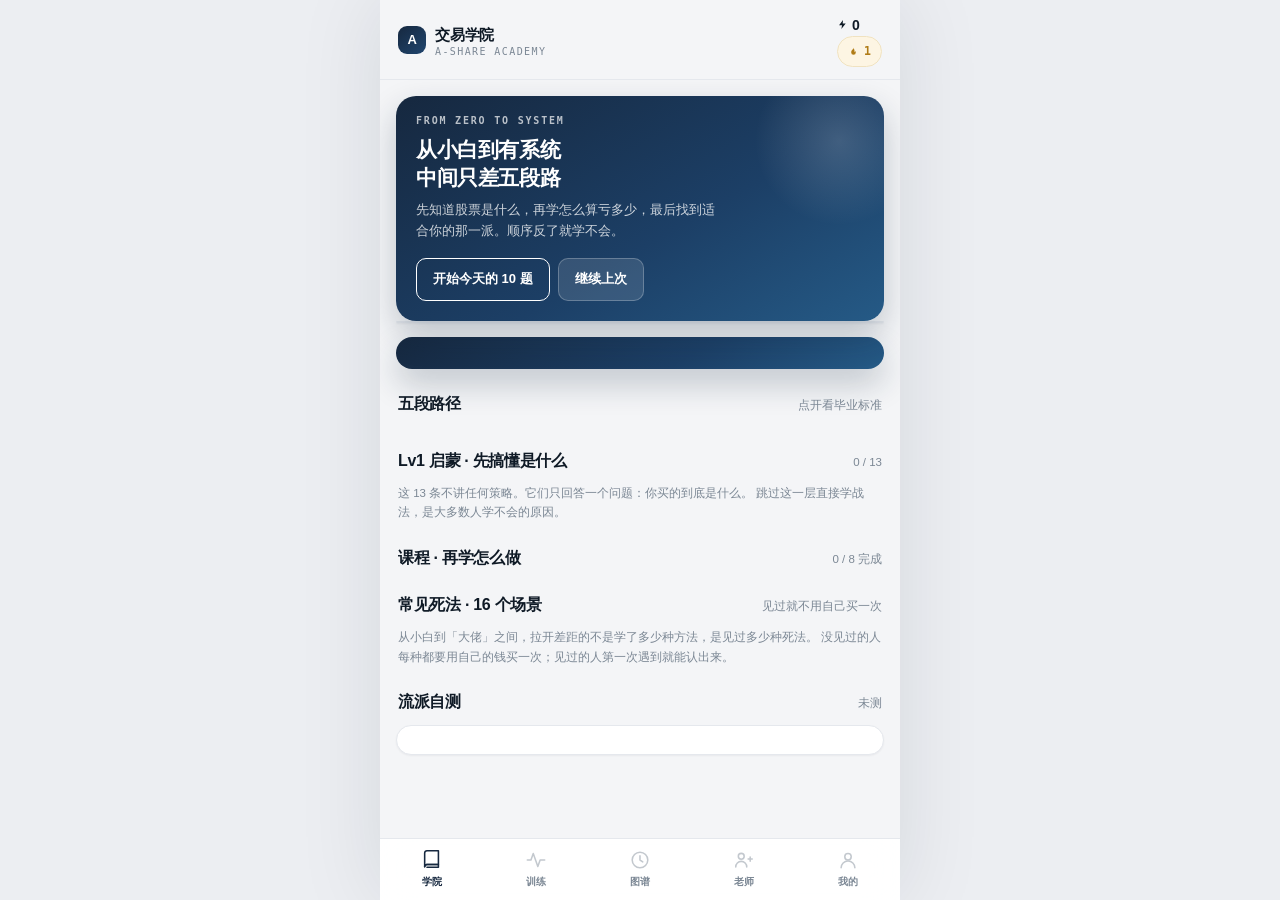
==== commit 4e480a65: "v8: 连击 / 经验值 / 每日目标 / 十题一组 / 错题重练" ====
--- a/index.html
+++ b/index.html
@@ -6,6 +6,7 @@
 <meta name="theme-color" content="#16283f">
 <title>A股交易学院 · 学 · 练 · 战</title>
 <link rel="stylesheet" href="app.css">
+<link rel="stylesheet" href="themes.css">
 </head>
 <body>
 <div class="device">
@@ -18,7 +19,16 @@
         <div class="sub">A-Share Academy</div>
       </div>
     </div>
-    <div class="chip-streak">连续 <b id="streakTop">1</b> 天</div>
+    <div class="hud">
+      <div class="chip-xp" id="chipXp" title="本段经验">
+        <svg width="11" height="11" viewBox="0 0 24 24" fill="currentColor"><path d="M13 2 4.5 13.5H11L9.5 22 19 10h-6.5z"/></svg>
+        <b id="xpTop">0</b>
+      </div>
+      <div class="chip-streak" id="chipStreak" title="连续学习天数">
+        <svg width="11" height="11" viewBox="0 0 24 24" fill="currentColor"><path d="M12 2c.6 4-2.2 5.4-3.6 7.4C7 11.6 7 13.5 7 14a5 5 0 0 0 10 0c0-1.2-.4-2.2-1-3 0 1.4-1 2.2-1.8 2.4.6-2.6-.4-6.4-2.2-8.4z"/></svg>
+        <b id="streakTop">1</b>
+      </div>
+    </div>
   </header>
 
   <main>
@@ -29,10 +39,14 @@
         <h1>从小白到有系统<br>中间只差五段路</h1>
         <p>先知道股票是什么，再学怎么算亏多少，最后找到适合你的那一派。顺序反了就学不会。</p>
         <div class="row">
-          <button class="btn btn-primary" data-go="train">开始训练</button>
+          <button class="btn btn-primary" id="btnDaily">开始今天的 10 题</button>
           <button class="btn btn-ghost" id="btnContinue">继续上次</button>
         </div>
-      </div>
+        <div class="herotip" id="heroTip"></div>
+      </div>
+
+      <!-- 今日：打卡 + 目标 -->
+      <div class="card todaycard" id="todayCard"></div>
 
       <!-- 当前段位 -->
       <div class="rankcard" id="rankCard"></div>
@@ -47,10 +61,15 @@
         <h2>Lv1 启蒙 · 先搞懂是什么</h2>
         <span id="basicsProgress">0 / 13</span>
       </div>
-      <p style="font-size:11.5px;color:var(--muted);line-height:1.7;margin:0 2px 10px">
+      <p class="intro">
         这 13 条不讲任何策略。它们只回答一个问题：你买的到底是什么。
         跳过这一层直接学战法，是大多数人学不会的原因。
       </p>
+      <!-- 进度条 + 筛选：25 条读起来像一堵墙，拆成四组，一组一组清 -->
+      <div class="grpbar">
+        <div class="grpbar-track"><i id="basicBar" style="width:0%"></i></div>
+        <div class="grpchips" id="basicChips"></div>
+      </div>
       <div class="path" id="basicsList"></div>
 
       <div class="sec-title">
@@ -71,11 +90,6 @@
 
       <div class="sec-title"><h2>流派自测</h2><span id="quizState">未测</span></div>
       <div class="card" id="quizCard" style="padding:14px"></div>
-
-      <div class="sec-title"><h2>今日任务</h2><span>约 5 分钟</span></div>
-      <div class="card" style="padding:14px">
-        <div id="dailyTask"></div>
-      </div>
     </section>
 
     <!-- ================= 训练 ================= -->
@@ -85,60 +99,84 @@
         <span id="accText">正确率 —</span>
       </div>
 
+      <!-- 答题卡：一次十题 -->
+      <div class="card quizcard" id="quizPane">
+        <div class="quiztop">
+          <div>
+            <div class="kick">每日一组 · <span id="qzMode">进行中</span></div>
+            <h3 id="qzTitle">还没有开始</h3>
+          </div>
+          <div class="qzright">
+            <div class="qzn" id="qzCombo">0</div>
+            <div class="qzl">连对</div>
+          </div>
+        </div>
+        <div class="qprog"><i id="qzProg" style="width:0%"></i></div>
+        <div id="qzBody"></div>
+      </div>
+
+      <!-- K 线 -->
+      <div class="card trainer" id="trainerCard">
+        <div class="head">
+          <div>
+            <h3 id="qTitle">放量突破前高</h3>
+            <div class="q" id="qText">图上标了三个位置，哪个才是符合系统的买点？</div>
+          </div>
+          <div class="pill brand" id="qStreak">连对 0</div>
+        </div>
+
+        <div class="kbox"><canvas id="kcanvas"></canvas></div>
+
+        <div class="opts" id="opts"></div>
+        <div class="explain" id="explain"></div>
+
+        <div style="display:flex;gap:8px;margin-top:14px">
+          <button class="btn btn-sm btn-block" id="btnNextQ">下一题</button>
+          <button class="btn btn-sm btn-block" id="btnWhyOpen">看解析</button>
+        </div>
+      </div>
+
+      <div class="sec-title"><h2>其他训练</h2><span>换个方式练</span></div>
       <div class="train-grid">
-        <button class="tcard" data-scroll="trainer">
+        <button class="tcard" id="btnWeak">
           <div class="ic">
-            <svg width="18" height="18" viewBox="0 0 24 24" fill="none" stroke="#20456e" stroke-width="1.8" stroke-linecap="round"><path d="M7 4v16M17 6v12"/><rect x="4.5" y="8" width="5" height="7" rx="1"/><rect x="14.5" y="10" width="5" height="5" rx="1"/></svg>
-          </div>
-          <h4>K线读图</h4>
-          <p>在图上找买点与卖点</p>
+            <svg width="18" height="18" viewBox="0 0 24 24" fill="none" stroke="currentColor" stroke-width="1.8" stroke-linecap="round" stroke-linejoin="round"><path d="M4 5.5A2.5 2.5 0 0 1 6.5 3H19v15H6.5A2.5 2.5 0 0 0 4 20.5z"/><path d="M12 8v4M12 15h.01"/></svg>
+          </div>
+          <h4>错题重练</h4>
+          <p id="weakSub">还没有错题</p>
         </button>
         <button class="tcard" id="btnCalcOpen">
           <div class="ic">
-            <svg width="18" height="18" viewBox="0 0 24 24" fill="none" stroke="#20456e" stroke-width="1.8" stroke-linecap="round"><rect x="4" y="3" width="16" height="18" rx="2.5"/><path d="M8 8h8M8 12h2M12 12h2M16 12h.01M8 16h2M12 16h2M16 16h.01"/></svg>
+            <svg width="18" height="18" viewBox="0 0 24 24" fill="none" stroke="currentColor" stroke-width="1.8" stroke-linecap="round"><rect x="4" y="3" width="16" height="18" rx="2.5"/><path d="M8 8h8M8 12h2M12 12h2M16 12h.01M8 16h2M12 16h2M16 16h.01"/></svg>
           </div>
           <h4>仓位计算</h4>
           <p>先算能亏多少</p>
         </button>
         <button class="tcard" id="btnSim">
           <div class="ic">
-            <svg width="18" height="18" viewBox="0 0 24 24" fill="none" stroke="#20456e" stroke-width="1.8" stroke-linecap="round" stroke-linejoin="round"><path d="M3 17l5-6 4 4 4-7 5 5"/><path d="M3 21h18"/></svg>
+            <svg width="18" height="18" viewBox="0 0 24 24" fill="none" stroke="currentColor" stroke-width="1.8" stroke-linecap="round" stroke-linejoin="round"><path d="M3 17l5-6 4 4 4-7 5 5"/><path d="M3 21h18"/></svg>
           </div>
           <h4>模拟盘</h4>
           <p>用虚拟账户试错</p>
         </button>
         <button class="tcard" data-go="map">
           <div class="ic">
-            <svg width="18" height="18" viewBox="0 0 24 24" fill="none" stroke="#20456e" stroke-width="1.8" stroke-linecap="round"><circle cx="12" cy="12" r="8.5"/><path d="M12 7.5v4.5l3 2"/></svg>
+            <svg width="18" height="18" viewBox="0 0 24 24" fill="none" stroke="currentColor" stroke-width="1.8" stroke-linecap="round"><circle cx="12" cy="12" r="8.5"/><path d="M12 7.5v4.5l3 2"/></svg>
           </div>
           <h4>情绪周期</h4>
           <p>几成仓，看阶段</p>
         </button>
       </div>
 
-      <div class="card trainer" id="trainerCard">
-        <div class="head">
-          <div>
-            <h3 id="qTitle">放量突破前高</h3>
-            <div class="q" id="qText">图上标了三个位置，哪个才是符合系统的买点？</div>
-          </div>
-          <div class="pill brand" id="qStreak">连对 0</div>
-        </div>
-
-        <div class="kbox"><canvas id="kcanvas"></canvas></div>
-
-        <div class="opts" id="opts"></div>
-        <div class="explain" id="explain"></div>
-
-        <div style="display:flex;gap:8px;margin-top:14px">
-          <button class="btn btn-sm btn-block" id="btnNextQ">下一题</button>
-          <button class="btn btn-sm btn-block" id="btnShowWhy">先看解析</button>
-        </div>
-      </div>
-
-      <p style="font-size:11px;color:var(--muted);text-align:center;margin-top:14px;line-height:1.7">
-        图中走势为合成教学数据，不对应任何真实股票。
+      <div class="sec-title"><h2>概念卡</h2><span id="cardProg">0 / 24 掌握</span></div>
+      <p class="intro">
+        24 张卡，考的是「记没记住」，所以题库固定——背不下来才说明没记住。
+        但选项顺序每次都变，记「第几个」没有用。答错的卡会自己回到复习队列。
       </p>
+      <div class="card deckbox" id="deckBox"></div>
+
+      <div class="sec-title"><h2>掌握度</h2><span>按组看</span></div>
+      <div class="card" style="padding:14px 16px" id="mastBox"></div>
     </section>
 
     <!-- ================= 图谱 ================= -->
@@ -218,19 +256,47 @@
 
     <!-- ================= 我的 ================= -->
     <section class="view" id="v-me">
-      <div class="sec-title" style="margin-top:4px"><h2>我的</h2><span>本地保存</span></div>
-
-      <div class="stat3">
+      <div class="sec-title"><h2>我的</h2><span>本地保存</span></div>
+
+      <div class="card lvcard" id="lvCard"></div>
+
+      <div class="stat3" style="margin-top:10px">
         <div class="s"><div class="v" id="mCourse">0/8</div><div class="k">课程</div></div>
-        <div class="s"><div class="v" id="mAcc">—</div><div class="k">K线正确率</div></div>
-        <div class="s"><div class="v" id="mViol">0</div><div class="k">违规记录</div></div>
-      </div>
+        <div class="s"><div class="v" id="mAcc">—</div><div class="k">判题正确率</div></div>
+        <div class="s"><div class="v" id="mSolid">0</div><div class="k">已掌握卡片</div></div>
+      </div>
+
+      <div class="sec-title"><h2>近 7 天</h2><span id="weekSub">0 天</span></div>
+      <div class="card" style="padding:14px 12px 12px">
+        <div class="week" id="weekBar"></div>
+        <div class="weekx" id="weekTip"></div>
+      </div>
+
+      <div class="sec-title"><h2>今天做了什么</h2><span id="todayXp">+0 XP</span></div>
+      <div class="card" style="padding:6px 16px" id="todayList"></div>
+
+      <div class="sec-title"><h2>界面风格</h2><span id="themeName">晨光蓝</span></div>
+      <div class="themes" id="themeList"></div>
 
       <div class="sec-title"><h2>成就</h2><span id="badgeCount">0 / 4</span></div>
       <div class="badges" id="badges"></div>
 
       <div class="sec-title"><h2>盘后三问</h2><span>每天勾一次</span></div>
       <div class="card" style="padding:6px 14px" id="reviewList"></div>
+
+      <div class="sec-title"><h2>数据</h2><span>只在本机</span></div>
+      <div class="card" style="padding:14px 16px">
+        <div class="datainfo">
+          进度存在浏览器本地（<code>localStorage</code>），不上传任何服务器。
+          换设备 / 清缓存会丢，需要的话先导出。
+        </div>
+        <div style="display:flex;gap:8px;margin-top:12px">
+          <button class="btn btn-sm btn-block" id="btnExport">导出进度</button>
+          <button class="btn btn-sm btn-block" id="btnImport">导入</button>
+        </div>
+        <textarea id="ioBox" class="iobox" placeholder="导出后把这段文本保存好；导入时粘贴回来再点「导入」" spellcheck="false"></textarea>
+        <div class="iohint" id="ioHint"></div>
+      </div>
 
       <div class="card" style="padding:14px;margin-top:14px;background:var(--gold-soft);border-color:#f0e2c0">
         <div style="font-size:11px;font-family:var(--mono);letter-spacing:.1em;text-transform:uppercase;color:#96702a;margin-bottom:6px">风险提示</div>
@@ -272,6 +338,10 @@
 <div class="mask" id="mask"></div>
 <div class="sheet" id="sheet"><div class="handle"></div><div id="sheetBody"></div></div>
 
+<script src="theme.js"></script>
+<script src="learn.js"></script>
+<script src="cards.js"></script>
+<script src="srs.js"></script>
 <script src="teachers.js"></script>
 <script src="basics.js"></script>
 <script src="rank.js"></script>
--- a/app.css
+++ b/app.css
@@ -31,13 +31,37 @@
   --shadow:0 2px 10px rgba(15,26,38,.06);
   --shadow-l:0 12px 32px rgba(15,26,38,.12);
   --mono:ui-monospace,SFMono-Regular,"SF Mono",Menlo,Consolas,monospace;
+  --ok-line:#cfeadf;
+  --ok-ink:#0f5138;
+  --ok-ink-2:#125c43;
+  --bad-line:#f6d7d5;
+  --bad-ink:#8a2b26;
+  --bad-ink-2:#8f312c;
+  --bad-bg-2:#fefaf9;
+  --gold-line:#f0e2c0;
+  --gold-ink:#96702a;
+  --gold-ink-2:#6b521a;
+  --brand-line:#dbe6f2;
+  --brand-line-2:#cfd8e2;
+  --hero-mid:#1c3f66;
+  --hero-end:#255a86;
+  --hero-shadow:0 14px 32px rgba(22,40,63,.24);
+  --focus-ring:0 0 0 2.5px rgba(32,69,110,.10);
+  --glass:rgba(244,245,247,.86);
+  --glass-2:rgba(255,255,255,.92);
+  --mask:rgba(15,26,38,.42);
+  --page-shadow:0 0 80px rgba(15,26,38,.10);
+  --panel-1:#fbfcfd;
+  --panel-2:#f2f5f9;
+  --font:-apple-system,BlinkMacSystemFont,"Segoe UI","PingFang SC","Hiragino Sans GB","Microsoft YaHei",sans-serif;
+
 }
 *{box-sizing:border-box;margin:0;padding:0;-webkit-tap-highlight-color:transparent}
 html,body{height:100%}
 body{
   background:var(--bg-2);
   color:var(--ink);
-  font-family:-apple-system,BlinkMacSystemFont,"Segoe UI","PingFang SC","Hiragino Sans GB","Microsoft YaHei",sans-serif;
+  font-family:var(--font);
   font-size:14px;line-height:1.6;
   -webkit-font-smoothing:antialiased;
 }
@@ -48,13 +72,13 @@
 .device{
   max-width:520px;margin:0 auto;background:var(--bg);
   min-height:100vh;position:relative;overflow-x:hidden;
-  box-shadow:0 0 80px rgba(15,26,38,.10);
+  box-shadow:var(--page-shadow);
 }
 
 /* ---------- 顶栏 ---------- */
 .topbar{
   position:sticky;top:0;z-index:30;
-  background:rgba(244,245,247,.86);backdrop-filter:blur(14px);
+  background:var(--glass);backdrop-filter:blur(14px);
   border-bottom:1px solid var(--line);
   padding:14px 18px 12px;
   display:flex;align-items:center;justify-content:space-between;
@@ -69,7 +93,7 @@
 .brand .sub{font-size:10px;color:var(--muted);letter-spacing:.14em;text-transform:uppercase;font-family:var(--mono);line-height:1}
 .chip-streak{
   display:flex;align-items:center;gap:5px;font-size:11.5px;font-weight:700;
-  color:var(--gold);background:var(--gold-soft);border:1px solid #f0e2c0;
+  color:var(--gold);background:var(--gold-soft);border:1px solid var(--gold-line);
   padding:5px 10px;border-radius:99px;
 }
 .chip-streak b{font-family:var(--mono)}
@@ -97,9 +121,9 @@
 
 /* ---------- Hero ---------- */
 .hero{
-  background:linear-gradient(150deg,var(--brand) 0%,#1c3f66 58%,#255a86 100%);
+  background:linear-gradient(150deg,var(--brand) 0%,var(--hero-mid) 58%,var(--hero-end) 100%);
   border-radius:var(--r-lg);padding:20px;color:#fff;position:relative;overflow:hidden;
-  box-shadow:0 14px 32px rgba(22,40,63,.24);
+  box-shadow:var(--hero-shadow);
 }
 .hero::after{
   content:"";position:absolute;right:-40px;top:-40px;width:170px;height:170px;border-radius:50%;
@@ -116,7 +140,7 @@
   transition:transform .12s,opacity .12s;
 }
 .btn:active{transform:scale(.97)}
-.btn-primary{background:#fff;color:var(--brand);border-color:#fff}
+.btn-primary{background:var(--hero-btn-bg);color:var(--hero-btn-ink);border-color:var(--hero-btn-bg)}
 .btn-ghost{background:rgba(255,255,255,.12);color:#fff;border-color:rgba(255,255,255,.24)}
 .btn-block{width:100%}
 .btn-sm{font-size:12px;padding:7px 12px}
@@ -130,7 +154,7 @@
   transition:transform .14s,box-shadow .14s,border-color .14s;
 }
 .course{cursor:pointer}
-.course:active{transform:scale(.985);border-color:#cfd8e2}
+.course:active{transform:scale(.985);border-color:var(--brand-line-2)}
 .course .no{
   width:42px;height:42px;border-radius:12px;display:grid;place-items:center;
   font:800 12px/1 var(--mono);color:var(--brand-2);background:var(--brand-soft);
@@ -186,7 +210,7 @@
 .opt.wrong .k{background:var(--up);color:#fff}
 .explain{
   margin-top:12px;padding:12px;border-radius:var(--r-sm);
-  background:var(--brand-soft);border:1px solid #dbe6f2;
+  background:var(--brand-soft);border:1px solid var(--brand-line);
   font-size:12px;color:var(--ink-2);line-height:1.7;display:none;
 }
 .explain.show{display:block;animation:fade .2s}
@@ -205,8 +229,8 @@
 .bar i{display:block;height:100%;border-radius:99px;background:linear-gradient(90deg,var(--brand-2),var(--up));transition:width .4s}
 .split{display:grid;grid-template-columns:1fr 1fr;gap:10px}
 .split .box{border-radius:var(--r-sm);padding:11px 12px;font-size:11.5px;line-height:1.6}
-.split .do{background:var(--down-soft);border:1px solid #cfeadf;color:#125c43}
-.split .dont{background:var(--up-soft);border:1px solid #f6d7d5;color:#8f312c}
+.split .do{background:var(--down-soft);border:1px solid var(--ok-line);color:var(--ok-ink-2)}
+.split .dont{background:var(--up-soft);border:1px solid var(--bad-line);color:var(--bad-ink-2)}
 .split .box b{display:block;font-size:10.5px;letter-spacing:.08em;text-transform:uppercase;margin-bottom:5px;opacity:.8;font-family:var(--mono)}
 .split ul{list-style:none}
 .split li{padding-left:11px;position:relative;margin-bottom:3px}
@@ -250,8 +274,8 @@
 /* ---------- 当前段位卡 ---------- */
 .rankcard{
   margin-top:14px;padding:16px;border-radius:var(--r-lg);
-  background:linear-gradient(150deg,var(--brand) 0%,#1c3f66 60%,#255a86 100%);
-  color:#fff;box-shadow:0 12px 28px rgba(22,40,63,.22);
+  background:linear-gradient(150deg,var(--brand) 0%,var(--hero-mid) 60%,var(--hero-end) 100%);
+  color:#fff;box-shadow:var(--hero-shadow);
 }
 .rankcard .top{display:flex;align-items:flex-start;justify-content:space-between;gap:12px}
 .rankcard .lv{
@@ -281,8 +305,8 @@
   transition:border-color .14s,transform .14s;
 }
 .rk:active{transform:scale(.985)}
-.rk.passed{border-color:#cfeadf;background:linear-gradient(180deg,#fff,var(--down-soft))}
-.rk.active{border-color:var(--brand-2);box-shadow:0 0 0 2.5px rgba(32,69,110,.10)}
+.rk.passed{border-color:var(--ok-line);background:linear-gradient(180deg,var(--card),var(--down-soft))}
+.rk.active{border-color:var(--brand-2);box-shadow:var(--focus-ring)}
 .rk .badge{
   width:40px;height:40px;border-radius:11px;flex:0 0 auto;display:grid;place-items:center;
   font:800 11px/1 var(--mono);background:var(--bg-2);color:var(--muted);
@@ -307,7 +331,7 @@
   transition:transform .14s,border-color .14s;
 }
 .basic:active{transform:scale(.985)}
-.basic.read{border-color:#cfeadf;background:linear-gradient(180deg,#fff,#f4fbf8)}
+.basic.read{border-color:var(--ok-line);background:linear-gradient(180deg,var(--card),var(--down-soft))}
 .basic .no{
   width:38px;height:38px;border-radius:11px;display:grid;place-items:center;
   font:800 11px/1 var(--mono);background:var(--gold-soft);color:var(--gold);
@@ -354,14 +378,14 @@
   color:var(--muted);margin:13px 0 6px;
 }
 .dt-fix{
-  margin-top:12px;background:var(--down-soft);border:1px solid #cfeadf;
+  margin-top:12px;background:var(--down-soft);border:1px solid var(--ok-line);
   border-radius:var(--r-sm);padding:11px 12px;
-  font-size:12.5px;line-height:1.75;color:#0f5138;
+  font-size:12.5px;line-height:1.75;color:var(--ok-ink);
 }
 .dt-bad{
-  margin-top:12px;background:var(--up-soft);border:1px solid #f5cfca;
+  margin-top:12px;background:var(--up-soft);border:1px solid var(--bad-line);
   border-radius:var(--r-sm);padding:11px 12px;
-  font-size:12.5px;line-height:1.75;color:#8a2b26;
+  font-size:12.5px;line-height:1.75;color:var(--bad-ink);
 }
 .dt-real{font-size:12.5px;line-height:1.8;color:var(--ink-2)}
 
@@ -378,7 +402,7 @@
 .quiz-opt .nt{font-size:11px;color:var(--muted);margin-top:5px;line-height:1.6;display:none}
 .quiz-opt.on .nt{display:block}
 .quiz-opt.warn{border-color:var(--up);background:var(--up-soft)}
-.quiz-opt.warn .nt{display:block;color:#8f312c}
+.quiz-opt.warn .nt{display:block;color:var(--bad-ink-2)}
 .qbar{display:flex;align-items:center;gap:10px;margin-bottom:12px}
 .qbar .track{flex:1;height:5px;border-radius:99px;background:var(--line-2);overflow:hidden}
 .qbar .track i{display:block;height:100%;background:var(--brand);border-radius:99px;transition:width .3s}
@@ -398,7 +422,7 @@
 .pantheon{
   position:relative;display:grid;grid-template-columns:1fr 1fr;gap:9px;
   padding:14px;border-radius:var(--r-lg);
-  background:linear-gradient(160deg,#fbfcfd,#f2f5f9);
+  background:linear-gradient(160deg,var(--panel-1),var(--panel-2));
   border:1px solid var(--line);box-shadow:var(--shadow-s);
 }
 .pan{
@@ -407,7 +431,7 @@
   padding:11px 12px;transition:transform .14s,border-color .14s,box-shadow .14s;
 }
 .pan:active{transform:scale(.975)}
-.pan.on{border-color:var(--brand-2);box-shadow:0 0 0 2.5px rgba(32,69,110,.10)}
+.pan.on{border-color:var(--brand-2);box-shadow:var(--focus-ring)}
 .pan .qz{font:700 9.5px/1 var(--mono);letter-spacing:.12em;color:var(--muted);text-transform:uppercase}
 .pan .nm{font-size:13px;font-weight:800;margin-top:5px;letter-spacing:-.2px}
 .pan .ct{font-size:10.5px;color:var(--muted);margin-top:3px}
@@ -474,9 +498,9 @@
 .tch .arrow{font-size:10.5px;font-weight:700;color:var(--up);display:flex;align-items:center;gap:2px}
 
 /* 反面样本卡 */
-.tch.fake{background:repeating-linear-gradient(135deg,#fff,#fff 7px,#fcfcfd 7px,#fcfcfd 14px);border-color:#e9dcda}
-.tch.fake .nm{color:#8a4a44}
-.tch.fake .arrow{color:#8a4a44}
+.tch.fake{background:repeating-linear-gradient(135deg,var(--card),var(--card) 7px,var(--card-2) 7px,var(--card-2) 14px);border-color:var(--bad-line)}
+.tch.fake .nm{color:var(--bad-ink-2)}
+.tch.fake .arrow{color:var(--bad-ink-2)}
 
 /* ---------- 老师详情（抽屉内） ---------- */
 .tch-hero{display:flex;gap:12px;align-items:flex-start;margin-bottom:4px}
@@ -494,9 +518,9 @@
   font:700 9.5px/1 var(--mono);letter-spacing:.08em;text-transform:uppercase;
   margin-bottom:6px;opacity:.75;display:block;
 }
-.two-col .ok{background:var(--down-soft);border-color:#cfeadf;color:#125c43}
-.two-col .no{background:var(--up-soft);border-color:#f6d7d5;color:#8f312c}
-.two-col .warn2{background:var(--gold-soft);border-color:#f0e2c0;color:#6b521a}
+.two-col .ok{background:var(--down-soft);border-color:var(--ok-line);color:var(--ok-ink-2)}
+.two-col .no{background:var(--up-soft);border-color:var(--bad-line);color:var(--bad-ink-2)}
+.two-col .warn2{background:var(--gold-soft);border-color:var(--gold-line);color:var(--gold-ink-2)}
 
 .rulebox{margin-top:12px;border:1px solid var(--line);border-radius:var(--r-sm);overflow:hidden}
 .rulebox .rh{
@@ -509,7 +533,7 @@
 }
 .rulebox .ri span:first-child{color:var(--muted);flex:0 0 auto}
 .rulebox .ri span:last-child{font-family:var(--mono);font-weight:700;color:var(--brand-2);text-align:right}
-.rulebox .forbid{padding:9px 12px;border-top:1px solid var(--line-2);font-size:11px;color:#8f312c;background:#fefaf9;line-height:1.7}
+.rulebox .forbid{padding:9px 12px;border-top:1px solid var(--line-2);font-size:11px;color:var(--bad-ink-2);background:var(--bad-bg-2);line-height:1.7}
 .rulebox .forbid b{font-weight:700}
 
 /* 师承链 */
@@ -547,7 +571,7 @@
 .tabbar{
   position:fixed;bottom:0;left:50%;transform:translateX(-50%);
   width:min(520px,100%);z-index:40;
-  background:rgba(255,255,255,.92);backdrop-filter:blur(16px);
+  background:var(--glass-2);backdrop-filter:blur(16px);
   border-top:1px solid var(--line);
   display:grid;grid-template-columns:repeat(5,1fr);
   padding:8px 0 max(8px,env(safe-area-inset-bottom));
@@ -562,7 +586,7 @@
 
 /* ---------- 抽屉 ---------- */
 .mask{
-  position:fixed;inset:0;background:rgba(15,26,38,.42);z-index:60;
+  position:fixed;inset:0;background:var(--mask);z-index:60;
   opacity:0;pointer-events:none;transition:opacity .22s;
 }
 .mask.on{opacity:1;pointer-events:auto}
@@ -581,7 +605,7 @@
 .sheet .block h4{font-size:11px;font-family:var(--mono);letter-spacing:.1em;text-transform:uppercase;color:var(--muted);margin-bottom:7px}
 .sheet .block li{list-style:none;position:relative;padding-left:14px;font-size:12.5px;color:var(--ink-2);margin-bottom:6px;line-height:1.65}
 .sheet .block li::before{content:"";position:absolute;left:0;top:8px;width:5px;height:5px;border-radius:50%;background:var(--brand-2);opacity:.5}
-.warnbox{margin-top:14px;background:var(--gold-soft);border:1px solid #f0e2c0;border-radius:var(--r-sm);padding:11px 12px;font-size:11.5px;color:#6b521a;line-height:1.65}
+.warnbox{margin-top:14px;background:var(--gold-soft);border:1px solid var(--gold-line);border-radius:var(--r-sm);padding:11px 12px;font-size:11.5px;color:var(--gold-ink-2);line-height:1.65}
 
 @media(max-width:520px){
   .device{box-shadow:none}
--- a/themes.css
+++ b/themes.css
@@ -0,0 +1,274 @@
+/* ============================================================
+   A股交易学院 · 界面风格（5 套）
+   切换：<html data-theme="dark">，落盘 ta_theme
+   新增主题只需补一段 [data-theme="x"]，变量全集见 :root
+   ============================================================ */
+
+/* ================= 1. 晨光蓝（默认） ================= */
+/* 就是 :root 的原值，这里留空位只为文档完整性 */
+
+/* ================= 2. 夜航深 · 终端观感 ================= */
+[data-theme="dark"]{
+  --bg:#0e131a;
+  --bg-2:#0a0e14;
+  --card:#161c26;
+  --card-2:#1b2230;
+  --ink:#e8edf4;
+  --ink-2:#b8c2d0;
+  --muted:#7c8798;
+  --line:#252d3a;
+  --line-2:#1f2733;
+
+  --brand:#4a90d9;
+  --brand-2:#7fb3ea;
+  --brand-soft:#182a3f;
+  --up:#ff5f5a;
+  --up-soft:#3a1f20;
+  --down:#28c07d;
+  --down-soft:#14322a;
+  --gold:#e0a83a;
+  --gold-soft:#33280f;
+  --danger:#ff6b60;
+
+  --ok-line:#20493c;
+  --ok-ink:#7fd6b0;
+  --ok-ink-2:#5cc79b;
+  --bad-line:#4a2626;
+  --bad-ink:#ff9b95;
+  --bad-ink-2:#ff8f88;
+  --bad-bg-2:#241618;
+  --gold-line:#4a3c1c;
+  --gold-ink:#e8c069;
+  --gold-ink-2:#d4ab52;
+  --brand-line:#25405c;
+  --brand-line-2:#2b3a4d;
+
+  --hero-mid:#1f5b96;
+  --hero-end:#2b7fc4;
+  --hero-shadow:0 14px 32px rgba(0,0,0,.45);
+  --focus-ring:0 0 0 2.5px rgba(74,144,217,.22);
+  --glass:rgba(14,19,26,.88);
+  --glass-2:rgba(22,28,38,.96);
+  --mask:rgba(0,0,0,.62);
+  --page-shadow:0 0 80px rgba(0,0,0,.5);
+  --panel-1:#1a212c;
+  --panel-2:#141a23;
+
+  --shadow-s:0 1px 2px rgba(0,0,0,.30);
+  --shadow:0 2px 10px rgba(0,0,0,.35);
+  --shadow-l:0 12px 32px rgba(0,0,0,.50);
+
+  --hero-btn-bg:#ffffff;
+  --hero-btn-ink:#10283f;
+}
+/* 深色下这两处半透明白底会糊 */
+[data-theme="dark"] .btn-ghost{background:rgba(255,255,255,.10);border-color:rgba(255,255,255,.20)}
+[data-theme="dark"] .mark{background:linear-gradient(140deg,var(--brand),var(--brand-2));color:#0e131a}
+
+/* ================= 3. 纸感暖 · 长文阅读 ================= */
+[data-theme="paper"]{
+  --bg:#faf7f0;
+  --bg-2:#f1ebdf;
+  --card:#fffdf8;
+  --card-2:#faf5ec;
+  --ink:#1e1a14;
+  --ink-2:#4a4237;
+  --muted:#8a7f6d;
+  --line:#e3dbc9;
+  --line-2:#efe8da;
+
+  --brand:#7a3b2e;
+  --brand-2:#9c5340;
+  --brand-soft:#f7ece6;
+  --up:#c0392b;
+  --up-soft:#fbeae6;
+  --down:#1e7a52;
+  --down-soft:#e6f2ea;
+  --gold:#a67c0d;
+  --gold-soft:#faf1d8;
+  --danger:#a32f22;
+
+  --ok-line:#cfe3d5;
+  --ok-ink:#1e5c3e;
+  --ok-ink-2:#2c7a52;
+  --bad-line:#edcec6;
+  --bad-ink:#8f2f24;
+  --bad-ink-2:#9c3b2e;
+  --bad-bg-2:#fdf6f3;
+  --gold-line:#e8d8a8;
+  --gold-ink:#8a6a10;
+  --gold-ink-2:#6b521a;
+  --brand-line:#e6d5cc;
+  --brand-line-2:#d9c8bd;
+
+  --hero-mid:#8f4a38;
+  --hero-end:#a9614a;
+  --hero-shadow:0 14px 32px rgba(122,59,46,.22);
+  --focus-ring:0 0 0 2.5px rgba(122,59,46,.14);
+  --glass:rgba(250,247,240,.90);
+  --glass-2:rgba(255,253,248,.97);
+  --mask:rgba(30,26,20,.45);
+  --page-shadow:0 0 80px rgba(122,100,60,.12);
+  --panel-1:#fffdf8;
+  --panel-2:#f6f0e4;
+}
+/* 纸感：标题走衬线，正文保持无衬线（移动端宋体小字会糊） */
+[data-theme="paper"] .sec-title h2,
+[data-theme="paper"] .hero .big,
+[data-theme="paper"] .rankcard .rk-name,
+[data-theme="paper"] .course .tt,
+[data-theme="paper"] .sheet-title{font-family:var(--font-serif);letter-spacing:.01em}
+[data-theme="paper"] .device{box-shadow:none;border-left:1px solid var(--line);border-right:1px solid var(--line)}
+
+/* ================= 4. 极简黑白 · 高对比 ================= */
+[data-theme="mono"]{
+  --bg:#ffffff;
+  --bg-2:#f7f7f8;
+  --card:#ffffff;
+  --card-2:#fafafa;
+  --ink:#0a0a0a;
+  --ink-2:#3f3f46;
+  --muted:#8b8b93;
+  --line:#e7e7e9;
+  --line-2:#f2f2f3;
+
+  --brand:#0a0a0a;
+  --brand-2:#2b2b31;
+  --brand-soft:#f2f2f3;
+  --up:#d92d20;
+  --up-soft:#fdeceb;
+  --down:#067647;
+  --down-soft:#e6f5ee;
+  --gold:#a15c07;
+  --gold-soft:#fdf3e3;
+  --danger:#c4261c;
+
+  --ok-line:#c8e6d6;
+  --ok-ink:#07553a;
+  --ok-ink-2:#0b6b48;
+  --bad-line:#f2c9c5;
+  --bad-ink:#912018;
+  --bad-ink-2:#9e2219;
+  --bad-bg-2:#fdf7f6;
+  --gold-line:#e8d5b0;
+  --gold-ink:#7d4a08;
+  --gold-ink-2:#5e3706;
+  --brand-line:#e0e0e3;
+  --brand-line-2:#d4d4d8;
+
+  --hero-mid:#26262b;
+  --hero-end:#3f3f46;
+  --hero-shadow:0 14px 32px rgba(10,10,10,.20);
+  --focus-ring:0 0 0 2.5px rgba(10,10,10,.12);
+  --glass:rgba(255,255,255,.90);
+  --glass-2:rgba(255,255,255,.97);
+  --mask:rgba(10,10,10,.45);
+  --page-shadow:0 0 80px rgba(10,10,10,.08);
+  --panel-1:#ffffff;
+  --panel-2:#f7f7f8;
+
+  --r-lg:14px;
+  --r:10px;
+  --r-sm:7px;
+  --shadow-s:0 1px 2px rgba(10,10,10,.04);
+  --shadow:0 2px 8px rgba(10,10,10,.06);
+  --shadow-l:0 12px 28px rgba(10,10,10,.10);
+
+}
+/* 极简：去掉一切装饰性渐变，靠边框说话 */
+[data-theme="mono"] .hero,
+[data-theme="mono"] .rankcard,
+[data-theme="mono"] .topbar .mark{background:var(--brand);background-image:none}
+[data-theme="mono"] .hero::after{display:none}
+[data-theme="mono"] .card,
+[data-theme="mono"] .course,
+[data-theme="mono"] .rk{box-shadow:none}
+
+/* ================= 5. 青瓷 · 低饱和护眼 ================= */
+[data-theme="celadon"]{
+  --bg:#f2f6f5;
+  --bg-2:#e7eeec;
+  --card:#ffffff;
+  --card-2:#f7faf9;
+  --ink:#12241f;
+  --ink-2:#33524a;
+  --muted:#74908a;
+  --line:#dde7e4;
+  --line-2:#eaf1ef;
+
+  --brand:#12594c;
+  --brand-2:#1a7a68;
+  --brand-soft:#e6f2ef;
+  --up:#d6453f;
+  --up-soft:#fbeceb;
+  --down:#0f8a5f;
+  --down-soft:#e5f4ed;
+  --gold:#a67c0d;
+  --gold-soft:#fbf3df;
+  --danger:#b3342c;
+
+  --ok-line:#c9e5d8;
+  --ok-ink:#12563f;
+  --ok-ink-2:#14754f;
+  --bad-line:#f0ccc7;
+  --bad-ink:#8f2f26;
+  --bad-ink-2:#9c3b30;
+  --bad-bg-2:#fdf7f5;
+  --gold-line:#e6d7ab;
+  --gold-ink:#7f6110;
+  --gold-ink-2:#5e4708;
+  --brand-line:#cfe0da;
+  --brand-line-2:#c3d6d0;
+
+  --hero-mid:#1a6f5e;
+  --hero-end:#22897a;
+  --hero-shadow:0 14px 32px rgba(18,89,76,.22);
+  --focus-ring:0 0 0 2.5px rgba(18,89,76,.14);
+  --glass:rgba(242,246,245,.88);
+  --glass-2:rgba(255,255,255,.95);
+  --mask:rgba(10,30,26,.45);
+  --page-shadow:0 0 80px rgba(18,60,52,.10);
+  --panel-1:#fbfdfc;
+  --panel-2:#f1f6f4;
+
+}
+
+/* ================= 风格选择卡片 ================= */
+.themes{display:grid;grid-template-columns:repeat(auto-fill,minmax(148px,1fr));gap:10px}
+.tcard{
+  position:relative;text-align:left;padding:0;border:1px solid var(--line);
+  border-radius:var(--r);background:var(--card);overflow:hidden;cursor:pointer;
+  transition:border-color .18s,box-shadow .18s,transform .12s;
+}
+.tcard:active{transform:scale(.985)}
+.tcard.on{border-color:var(--brand-2);box-shadow:var(--focus-ring)}
+.tcard .pv{padding:12px 12px 10px}
+.tcard .pv .row1{display:flex;align-items:center;gap:6px;margin-bottom:9px}
+.tcard .pv .dot{width:16px;height:16px;border-radius:5px;flex:none}
+.tcard .pv .nm{font-size:12px;font-weight:700;color:var(--ink)}
+.tcard .pv .ln{height:6px;border-radius:99px;margin-bottom:5px}
+.tcard .pv .ln.s{width:62%}
+.tcard .pv .ln.m{width:88%}
+.tcard .pv .tag{
+  display:inline-flex;align-items:center;gap:4px;margin-top:8px;
+  font:700 10px/1 var(--mono);padding:3px 7px;border-radius:99px;
+}
+.tcard .foot{
+  padding:7px 12px;border-top:1px solid var(--line);
+  font-size:11px;color:var(--muted);line-height:1.5;background:var(--card-2);
+}
+.tcard .ck{
+  position:absolute;top:9px;right:9px;width:17px;height:17px;border-radius:50%;
+  background:var(--brand);color:#fff;font-size:10px;display:none;
+  place-items:center;font-weight:800;
+}
+.tcard.on .ck{display:grid}
+
+/* 预览色块：不写死颜色——卡片自身的 t-* 类已经把该套主题的变量铺开了，
+   直接读变量即可，新增主题不用再补一段 */
+.tcard .pv{background:var(--bg)}
+.tcard .dot{background:var(--brand)}
+.tcard .nm{color:var(--ink)}
+.tcard .ln{background:var(--line)}
+.tcard .ln.hi{background:linear-gradient(90deg,var(--brand),var(--brand-2))}
+.tcard .tag{background:var(--brand-soft);color:var(--brand-2)}
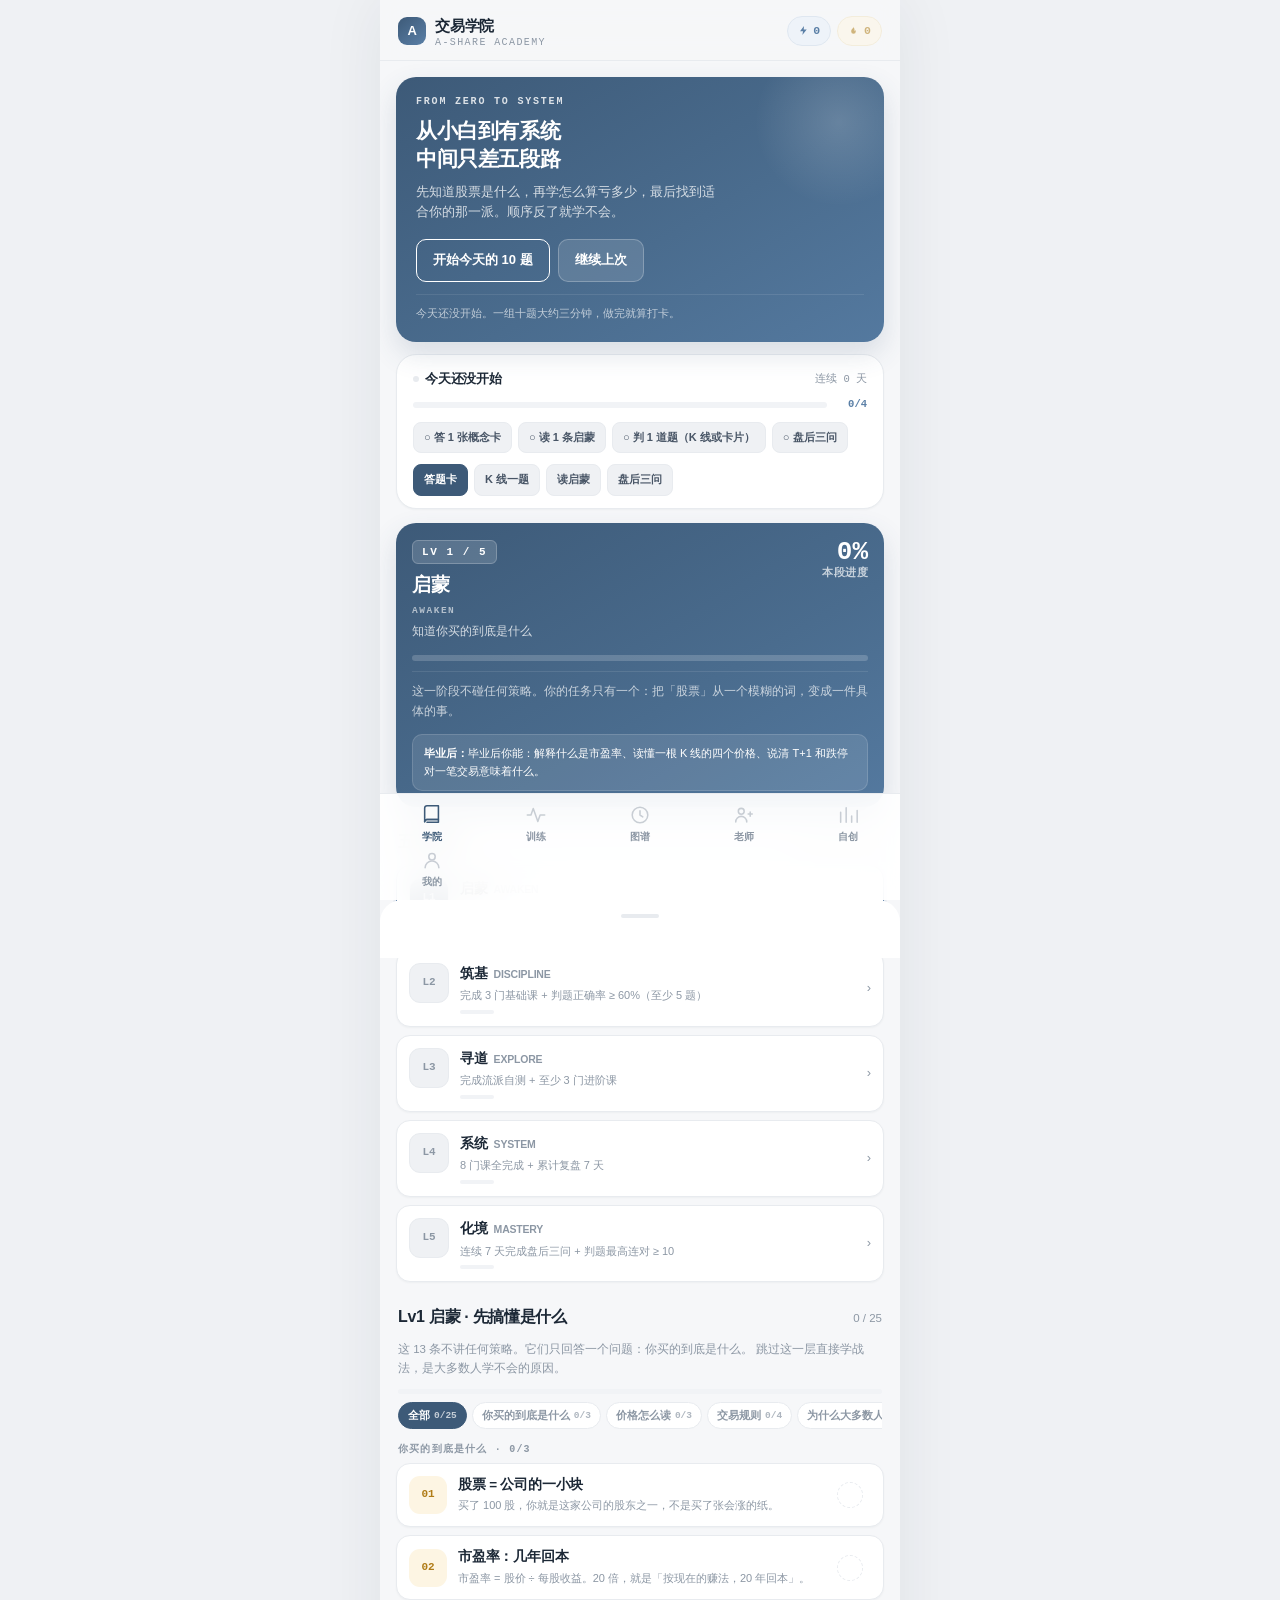
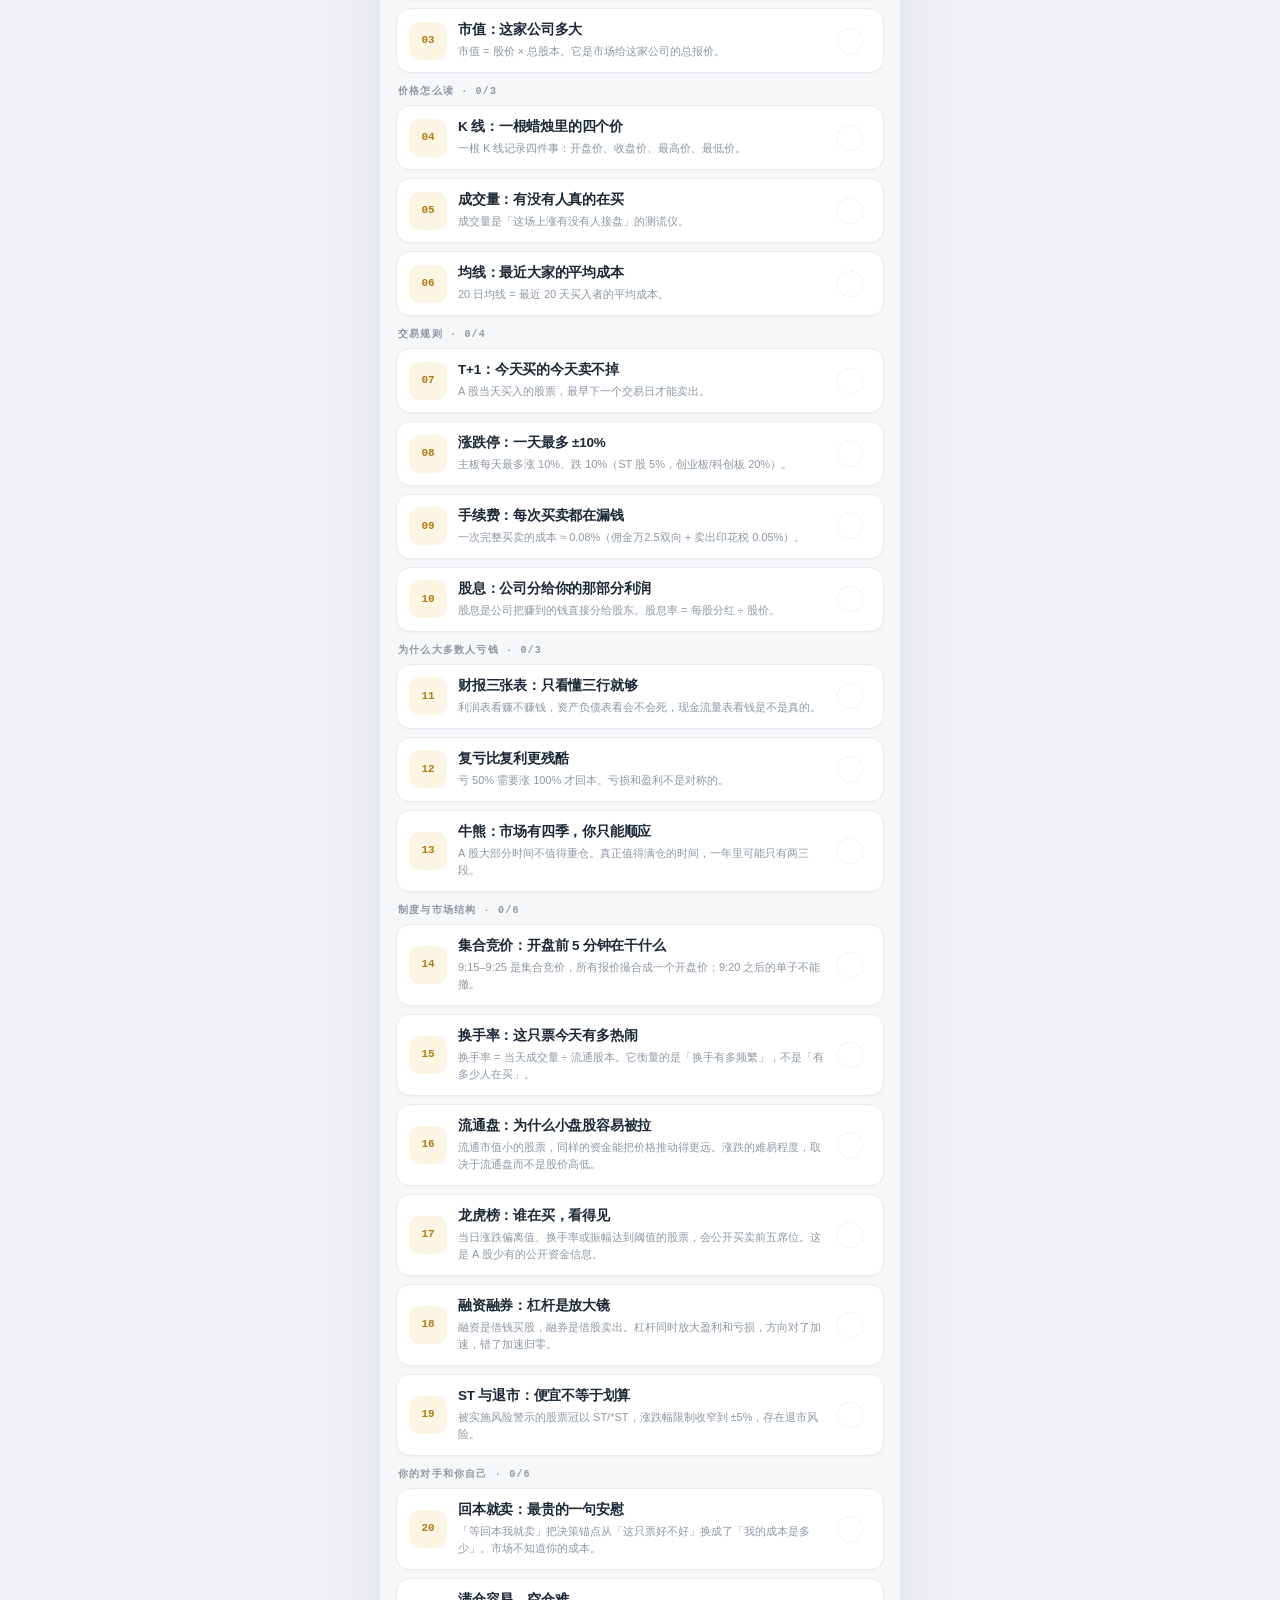
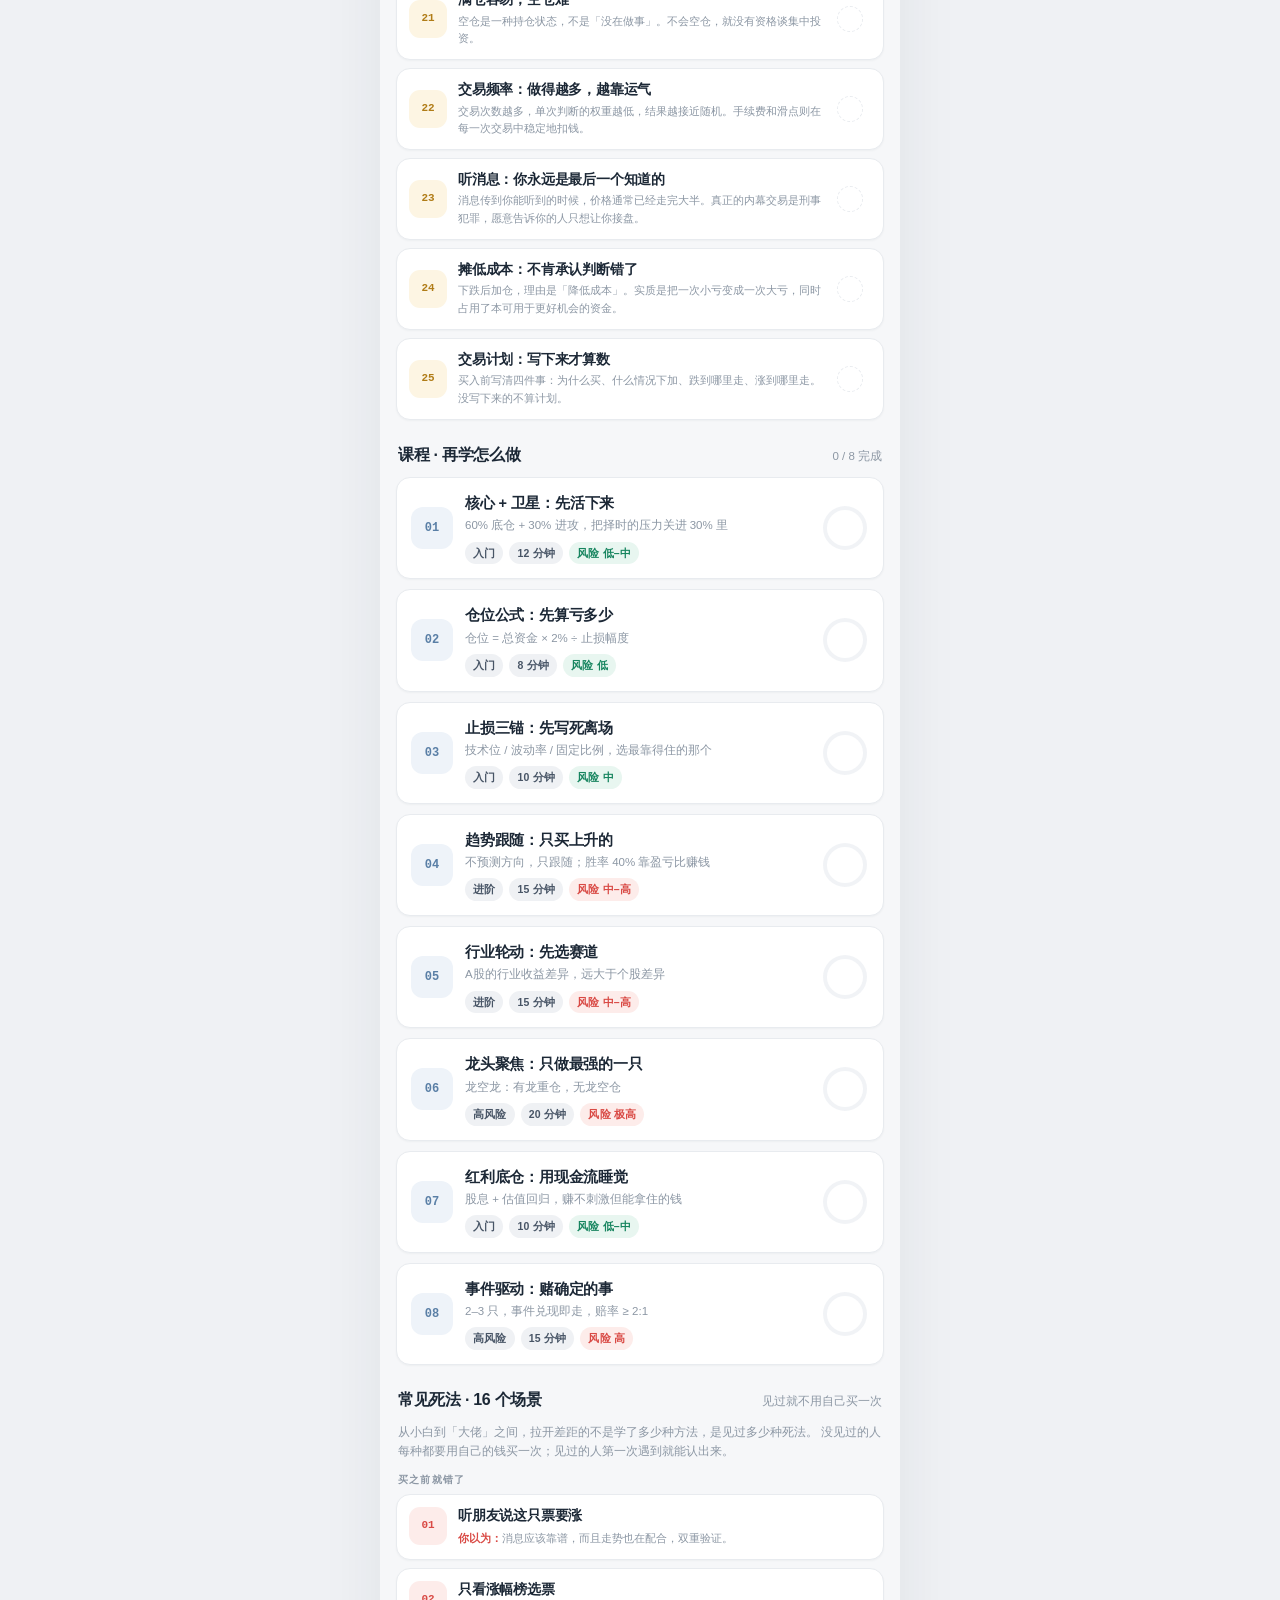
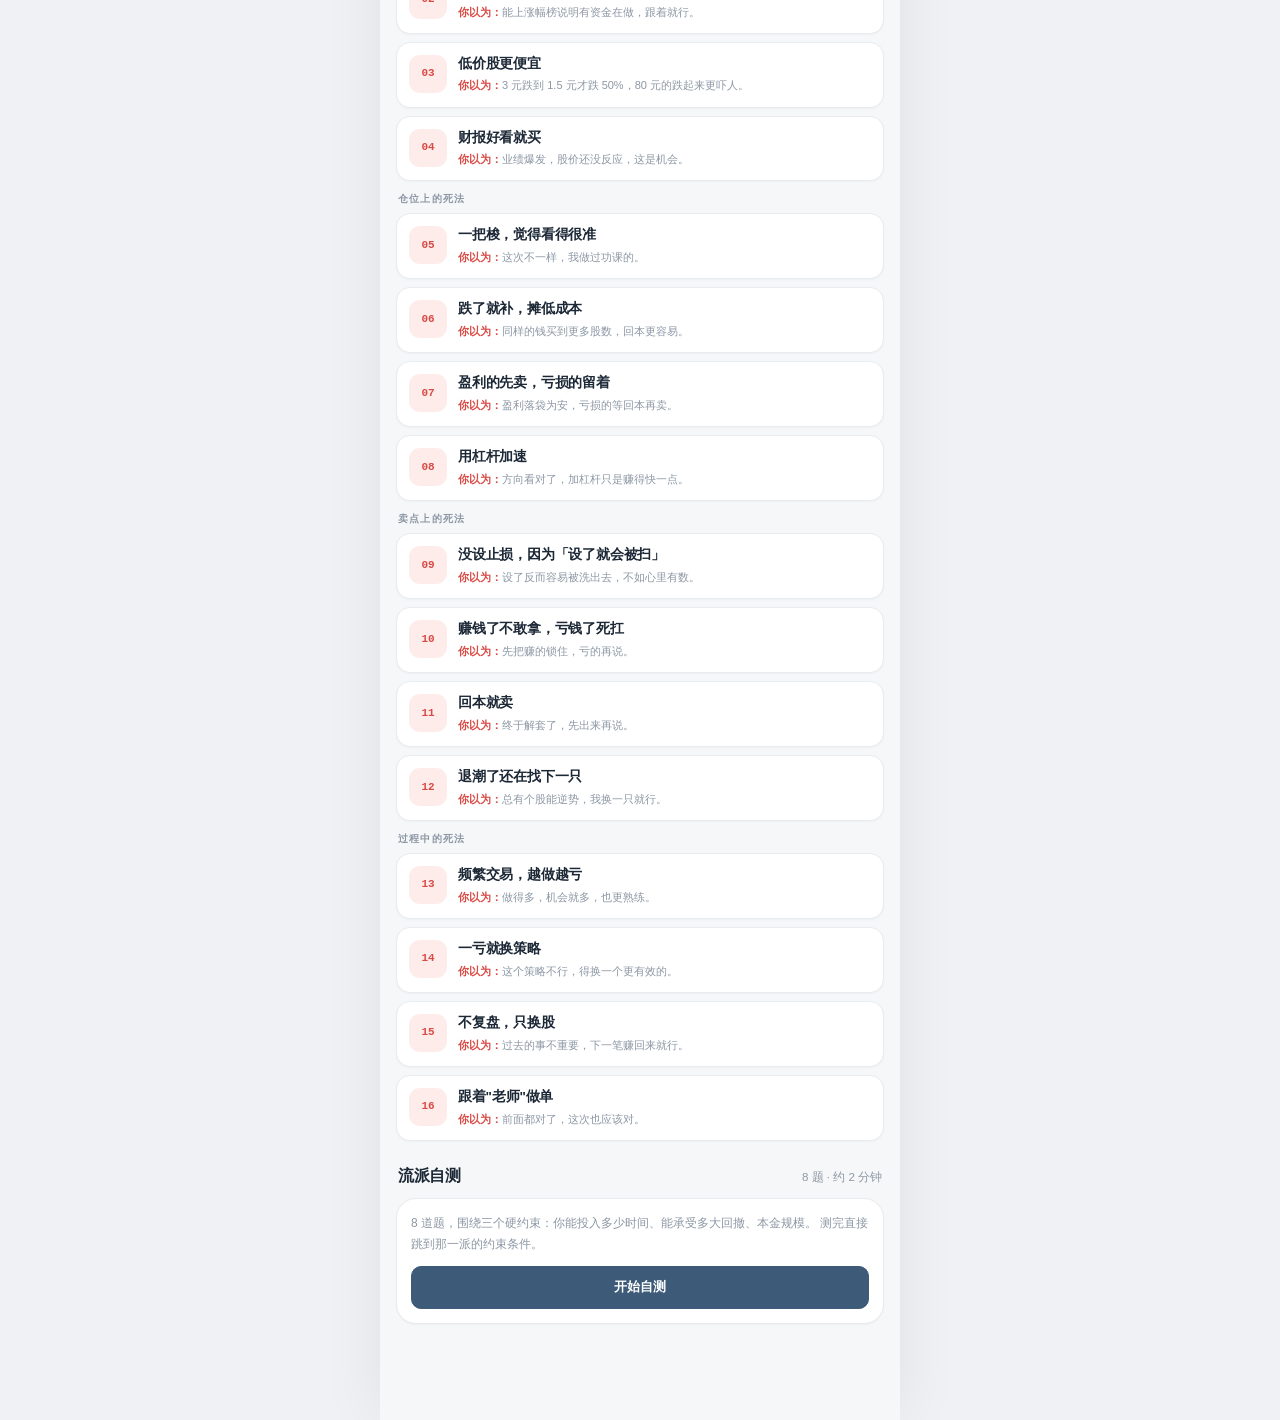
==== commit 930e7767: "v9: 自创流派（六格装配台 + 12 个处境 + 三道闸，不给打分）" ====
--- a/index.html
+++ b/index.html
@@ -1,353 +1,417 @@
-<!DOCTYPE html>
-<html lang="zh-CN">
-<head>
-<meta charset="UTF-8">
-<meta name="viewport" content="width=device-width,initial-scale=1,viewport-fit=cover">
-<meta name="theme-color" content="#16283f">
-<title>A股交易学院 · 学 · 练 · 战</title>
-<link rel="stylesheet" href="app.css">
-<link rel="stylesheet" href="themes.css">
-</head>
-<body>
-<div class="device">
-
-  <header class="topbar">
-    <div class="brand">
-      <div class="mark">A</div>
-      <div>
-        <div class="nm">交易学院</div>
-        <div class="sub">A-Share Academy</div>
-      </div>
-    </div>
-    <div class="hud">
-      <div class="chip-xp" id="chipXp" title="本段经验">
-        <svg width="11" height="11" viewBox="0 0 24 24" fill="currentColor"><path d="M13 2 4.5 13.5H11L9.5 22 19 10h-6.5z"/></svg>
-        <b id="xpTop">0</b>
-      </div>
-      <div class="chip-streak" id="chipStreak" title="连续学习天数">
-        <svg width="11" height="11" viewBox="0 0 24 24" fill="currentColor"><path d="M12 2c.6 4-2.2 5.4-3.6 7.4C7 11.6 7 13.5 7 14a5 5 0 0 0 10 0c0-1.2-.4-2.2-1-3 0 1.4-1 2.2-1.8 2.4.6-2.6-.4-6.4-2.2-8.4z"/></svg>
-        <b id="streakTop">1</b>
-      </div>
-    </div>
-  </header>
-
-  <main>
-    <!-- ================= 学院 ================= -->
-    <section class="view on" id="v-learn">
-      <div class="hero">
-        <div class="kicker">From Zero to System</div>
-        <h1>从小白到有系统<br>中间只差五段路</h1>
-        <p>先知道股票是什么，再学怎么算亏多少，最后找到适合你的那一派。顺序反了就学不会。</p>
-        <div class="row">
-          <button class="btn btn-primary" id="btnDaily">开始今天的 10 题</button>
-          <button class="btn btn-ghost" id="btnContinue">继续上次</button>
-        </div>
-        <div class="herotip" id="heroTip"></div>
-      </div>
-
-      <!-- 今日：打卡 + 目标 -->
-      <div class="card todaycard" id="todayCard"></div>
-
-      <!-- 当前段位 -->
-      <div class="rankcard" id="rankCard"></div>
-
-      <div class="sec-title">
-        <h2>五段路径</h2>
-        <span>点开看毕业标准</span>
-      </div>
-      <div class="ranklist" id="rankList"></div>
-
-      <div class="sec-title">
-        <h2>Lv1 启蒙 · 先搞懂是什么</h2>
-        <span id="basicsProgress">0 / 13</span>
-      </div>
-      <p class="intro">
-        这 13 条不讲任何策略。它们只回答一个问题：你买的到底是什么。
-        跳过这一层直接学战法，是大多数人学不会的原因。
-      </p>
-      <!-- 进度条 + 筛选：25 条读起来像一堵墙，拆成四组，一组一组清 -->
-      <div class="grpbar">
-        <div class="grpbar-track"><i id="basicBar" style="width:0%"></i></div>
-        <div class="grpchips" id="basicChips"></div>
-      </div>
-      <div class="path" id="basicsList"></div>
-
-      <div class="sec-title">
-        <h2>课程 · 再学怎么做</h2>
-        <span id="progressText">0 / 8 完成</span>
-      </div>
-      <div class="path" id="courseList"></div>
-
-      <div class="sec-title">
-        <h2>常见死法 · 16 个场景</h2>
-        <span>见过就不用自己买一次</span>
-      </div>
-      <p class="intro">
-        从小白到「大佬」之间，拉开差距的不是学了多少种方法，是见过多少种死法。
-        没见过的人每种都要用自己的钱买一次；见过的人第一次遇到就能认出来。
-      </p>
-      <div class="path" id="deathList"></div>
-
-      <div class="sec-title"><h2>流派自测</h2><span id="quizState">未测</span></div>
-      <div class="card" id="quizCard" style="padding:14px"></div>
-    </section>
-
-    <!-- ================= 训练 ================= -->
-    <section class="view" id="v-train">
-      <div class="sec-title" style="margin-top:4px">
-        <h2>训练场</h2>
-        <span id="accText">正确率 —</span>
-      </div>
-
-      <!-- 答题卡：一次十题 -->
-      <div class="card quizcard" id="quizPane">
-        <div class="quiztop">
-          <div>
-            <div class="kick">每日一组 · <span id="qzMode">进行中</span></div>
-            <h3 id="qzTitle">还没有开始</h3>
-          </div>
-          <div class="qzright">
-            <div class="qzn" id="qzCombo">0</div>
-            <div class="qzl">连对</div>
-          </div>
-        </div>
-        <div class="qprog"><i id="qzProg" style="width:0%"></i></div>
-        <div id="qzBody"></div>
-      </div>
-
-      <!-- K 线 -->
-      <div class="card trainer" id="trainerCard">
-        <div class="head">
-          <div>
-            <h3 id="qTitle">放量突破前高</h3>
-            <div class="q" id="qText">图上标了三个位置，哪个才是符合系统的买点？</div>
-          </div>
-          <div class="pill brand" id="qStreak">连对 0</div>
-        </div>
-
-        <div class="kbox"><canvas id="kcanvas"></canvas></div>
-
-        <div class="opts" id="opts"></div>
-        <div class="explain" id="explain"></div>
-
-        <div style="display:flex;gap:8px;margin-top:14px">
-          <button class="btn btn-sm btn-block" id="btnNextQ">下一题</button>
-          <button class="btn btn-sm btn-block" id="btnWhyOpen">看解析</button>
-        </div>
-      </div>
-
-      <div class="sec-title"><h2>其他训练</h2><span>换个方式练</span></div>
-      <div class="train-grid">
-        <button class="tcard" id="btnWeak">
-          <div class="ic">
-            <svg width="18" height="18" viewBox="0 0 24 24" fill="none" stroke="currentColor" stroke-width="1.8" stroke-linecap="round" stroke-linejoin="round"><path d="M4 5.5A2.5 2.5 0 0 1 6.5 3H19v15H6.5A2.5 2.5 0 0 0 4 20.5z"/><path d="M12 8v4M12 15h.01"/></svg>
-          </div>
-          <h4>错题重练</h4>
-          <p id="weakSub">还没有错题</p>
-        </button>
-        <button class="tcard" id="btnCalcOpen">
-          <div class="ic">
-            <svg width="18" height="18" viewBox="0 0 24 24" fill="none" stroke="currentColor" stroke-width="1.8" stroke-linecap="round"><rect x="4" y="3" width="16" height="18" rx="2.5"/><path d="M8 8h8M8 12h2M12 12h2M16 12h.01M8 16h2M12 16h2M16 16h.01"/></svg>
-          </div>
-          <h4>仓位计算</h4>
-          <p>先算能亏多少</p>
-        </button>
-        <button class="tcard" id="btnSim">
-          <div class="ic">
-            <svg width="18" height="18" viewBox="0 0 24 24" fill="none" stroke="currentColor" stroke-width="1.8" stroke-linecap="round" stroke-linejoin="round"><path d="M3 17l5-6 4 4 4-7 5 5"/><path d="M3 21h18"/></svg>
-          </div>
-          <h4>模拟盘</h4>
-          <p>用虚拟账户试错</p>
-        </button>
-        <button class="tcard" data-go="map">
-          <div class="ic">
-            <svg width="18" height="18" viewBox="0 0 24 24" fill="none" stroke="currentColor" stroke-width="1.8" stroke-linecap="round"><circle cx="12" cy="12" r="8.5"/><path d="M12 7.5v4.5l3 2"/></svg>
-          </div>
-          <h4>情绪周期</h4>
-          <p>几成仓，看阶段</p>
-        </button>
-      </div>
-
-      <div class="sec-title"><h2>概念卡</h2><span id="cardProg">0 / 24 掌握</span></div>
-      <p class="intro">
-        24 张卡，考的是「记没记住」，所以题库固定——背不下来才说明没记住。
-        但选项顺序每次都变，记「第几个」没有用。答错的卡会自己回到复习队列。
-      </p>
-      <div class="card deckbox" id="deckBox"></div>
-
-      <div class="sec-title"><h2>掌握度</h2><span>按组看</span></div>
-      <div class="card" style="padding:14px 16px" id="mastBox"></div>
-    </section>
-
-    <!-- ================= 图谱 ================= -->
-    <section class="view" id="v-map">
-      <div class="sec-title" style="margin-top:4px"><h2>市场阶段</h2><span>仓位由阶段决定</span></div>
-
-      <div class="seg" id="stageSeg">
-        <button data-s="0" class="on">冰点</button>
-        <button data-s="1">启动</button>
-        <button data-s="2">发酵</button>
-        <button data-s="3">退潮</button>
-      </div>
-
-      <div class="card cycle" id="cycleCard"></div>
-
-      <div class="sec-title"><h2>策略 × 市况</h2><span>左右滑动</span></div>
-      <div class="matrixrow" id="matrixRow"></div>
-
-      <div class="card" style="padding:14px;margin-top:4px">
-        <div style="font-size:11px;font-family:var(--mono);letter-spacing:.1em;text-transform:uppercase;color:var(--muted);margin-bottom:8px">一条铁律</div>
-        <div style="font-size:13px;line-height:1.75;color:var(--ink-2)">
-          阶段判断错误的代价，远大于选股错误的代价。选错一只股票亏 8%，判断错阶段满仓扛一轮下跌亏 30%。<b style="color:var(--brand-2)">先定阶段，再定仓位，最后才选股。</b>
-        </div>
-      </div>
-    </section>
-
-    <!-- ================= 老师 ================= -->
-    <section class="view" id="v-teacher">
-      <div class="sec-title" style="margin-top:4px">
-        <h2>找老师</h2>
-        <span id="tchCount">8 个流派</span>
-      </div>
-
-      <div class="card" style="padding:14px;margin-bottom:14px">
-        <div style="font-size:12.5px;line-height:1.75;color:var(--ink-2)">
-          网上教金融的老师，本质上只有 <b style="color:var(--brand-2)">8 个流派</b>。<br>
-          你在任何一个平台刷到的任何一个人，都能归到这 8 个里。 <b>认流派，别记名字。</b>
-        </div>
-      </div>
-
-      <div class="pantheon" id="pantheon">
-        <i class="center-axis"></i><i class="center-axis h"></i>
-        <div class="core-chip">按「你怎么赚钱」分</div>
-      </div>
-
-      <div class="sec-title"><h2>八派</h2><span>点开看约束</span></div>
-      <div class="teacher-grid" id="teacherGrid"></div>
-
-      <div class="sec-title"><h2>反面样本</h2><span id="fakeCount">4 类</span></div>
-      <p style="font-size:11.5px;color:var(--muted);line-height:1.7;margin:0 2px 10px">
-        这 4 类不是"老师"，是话术。认识它们的价值，大于认识任何一个真懂的人。
-      </p>
-      <div class="teacher-grid" id="fakeGrid"></div>
-
-      <div class="sec-title"><h2>三问识人</h2><span>照这个问</span></div>
-      <div class="card" style="padding:14px">
-        <div style="font-size:11.5px;color:var(--muted);line-height:1.7">
-          任何一个自称有方法的人，都可以用这三个问题过一遍。答不上来的，不必再听第二句。
-        </div>
-        <div class="idtest" id="idtest"></div>
-      </div>
-
-      <div class="sec-title"><h2>师承链</h2><span>方法从哪来</span></div>
-      <div class="card" style="padding:6px 16px 10px">
-        <div class="lineage" id="lineage"></div>
-      </div>
-
-      <div class="card" style="padding:14px;margin-top:14px;background:var(--gold-soft);border-color:#f0e2c0">
-        <div style="font-size:11px;font-family:var(--mono);letter-spacing:.1em;text-transform:uppercase;color:#96702a;margin-bottom:6px">关于"老师"这件事</div>
-        <div style="font-size:11.5px;color:#6b521a;line-height:1.75">
-          本页不列任何人名，也不评价任何具体账号。列的是流派——因为流派的方法可以被检验，
-          而个人业绩不能。任何要求你"亏损不担、盈利分成"、或声称"我有内幕"的人，
-          都与本页所有流派无关，请直接离开。
-        </div>
-      </div>
-    </section>
-
-    <!-- ================= 我的 ================= -->
-    <section class="view" id="v-me">
-      <div class="sec-title"><h2>我的</h2><span>本地保存</span></div>
-
-      <div class="card lvcard" id="lvCard"></div>
-
-      <div class="stat3" style="margin-top:10px">
-        <div class="s"><div class="v" id="mCourse">0/8</div><div class="k">课程</div></div>
-        <div class="s"><div class="v" id="mAcc">—</div><div class="k">判题正确率</div></div>
-        <div class="s"><div class="v" id="mSolid">0</div><div class="k">已掌握卡片</div></div>
-      </div>
-
-      <div class="sec-title"><h2>近 7 天</h2><span id="weekSub">0 天</span></div>
-      <div class="card" style="padding:14px 12px 12px">
-        <div class="week" id="weekBar"></div>
-        <div class="weekx" id="weekTip"></div>
-      </div>
-
-      <div class="sec-title"><h2>今天做了什么</h2><span id="todayXp">+0 XP</span></div>
-      <div class="card" style="padding:6px 16px" id="todayList"></div>
-
-      <div class="sec-title"><h2>界面风格</h2><span id="themeName">晨光蓝</span></div>
-      <div class="themes" id="themeList"></div>
-
-      <div class="sec-title"><h2>成就</h2><span id="badgeCount">0 / 4</span></div>
-      <div class="badges" id="badges"></div>
-
-      <div class="sec-title"><h2>盘后三问</h2><span>每天勾一次</span></div>
-      <div class="card" style="padding:6px 14px" id="reviewList"></div>
-
-      <div class="sec-title"><h2>数据</h2><span>只在本机</span></div>
-      <div class="card" style="padding:14px 16px">
-        <div class="datainfo">
-          进度存在浏览器本地（<code>localStorage</code>），不上传任何服务器。
-          换设备 / 清缓存会丢，需要的话先导出。
-        </div>
-        <div style="display:flex;gap:8px;margin-top:12px">
-          <button class="btn btn-sm btn-block" id="btnExport">导出进度</button>
-          <button class="btn btn-sm btn-block" id="btnImport">导入</button>
-        </div>
-        <textarea id="ioBox" class="iobox" placeholder="导出后把这段文本保存好；导入时粘贴回来再点「导入」" spellcheck="false"></textarea>
-        <div class="iohint" id="ioHint"></div>
-      </div>
-
-      <div class="card" style="padding:14px;margin-top:14px;background:var(--gold-soft);border-color:#f0e2c0">
-        <div style="font-size:11px;font-family:var(--mono);letter-spacing:.1em;text-transform:uppercase;color:#96702a;margin-bottom:6px">风险提示</div>
-        <div style="font-size:11.5px;color:#6b521a;line-height:1.7">
-          本应用为交易方法论的教学演示，全部行情为程序生成的合成数据，不构成投资建议。集中持仓会放大单一判断错误的后果，实盘决策及后果由本人承担。
-        </div>
-      </div>
-
-      <div style="text-align:center;margin-top:18px">
-        <a href="playbook.html" style="font-size:11.5px;color:var(--muted);text-decoration:none;border-bottom:1px solid var(--line)">打开完整文档版 · 八套策略手册</a>
-      </div>
-    </section>
-  </main>
-
-  <nav class="tabbar" id="tabbar">
-    <button data-v="learn" class="on">
-      <svg class="ic" viewBox="0 0 24 24" fill="none" stroke="currentColor" stroke-width="1.7" stroke-linecap="round" stroke-linejoin="round"><path d="M4 5.5A2.5 2.5 0 0 1 6.5 3H19v15H6.5A2.5 2.5 0 0 0 4 20.5z"/><path d="M4 20.5A2.5 2.5 0 0 1 6.5 18H19v3H6.5"/></svg>
-      <span>学院</span>
-    </button>
-    <button data-v="train">
-      <svg class="ic" viewBox="0 0 24 24" fill="none" stroke="currentColor" stroke-width="1.7" stroke-linecap="round" stroke-linejoin="round"><path d="M2.5 12h4l2.5-7 5 14 2.5-7h5"/></svg>
-      <span>训练</span>
-    </button>
-    <button data-v="map">
-      <svg class="ic" viewBox="0 0 24 24" fill="none" stroke="currentColor" stroke-width="1.7" stroke-linecap="round" stroke-linejoin="round"><circle cx="12" cy="12" r="8.5"/><path d="M12 7.5v4.5l3 2"/></svg>
-      <span>图谱</span>
-    </button>
-    <button data-v="teacher">
-      <svg class="ic" viewBox="0 0 24 24" fill="none" stroke="currentColor" stroke-width="1.7" stroke-linecap="round" stroke-linejoin="round"><circle cx="9" cy="8" r="3.2"/><path d="M3 19.5a6 6 0 0 1 12 0"/><path d="M16.5 11h4.5M18.75 8.75v4.5"/></svg>
-      <span>老师</span>
-    </button>
-    <button data-v="me">
-      <svg class="ic" viewBox="0 0 24 24" fill="none" stroke="currentColor" stroke-width="1.7" stroke-linecap="round" stroke-linejoin="round"><circle cx="12" cy="8.5" r="3.5"/><path d="M4.5 20.5a7.5 7.5 0 0 1 15 0"/></svg>
-      <span>我的</span>
-    </button>
-  </nav>
-</div>
-
-<div class="mask" id="mask"></div>
-<div class="sheet" id="sheet"><div class="handle"></div><div id="sheetBody"></div></div>
-
-<script src="theme.js"></script>
-<script src="learn.js"></script>
-<script src="cards.js"></script>
-<script src="srs.js"></script>
-<script src="teachers.js"></script>
-<script src="basics.js"></script>
-<script src="rank.js"></script>
-<script src="quiz.js"></script>
-<script src="deaths.js"></script>
-<script src="cases.js"></script>
-<script src="app.js"></script>
-</body>
-</html>
+<!DOCTYPE html>
+<html lang="zh-CN">
+<head>
+<meta charset="UTF-8">
+<meta name="viewport" content="width=device-width,initial-scale=1,viewport-fit=cover">
+<meta name="theme-color" content="#16283f">
+<title>A股交易学院 · 学 · 练 · 战</title>
+<link rel="stylesheet" href="app.css">
+<link rel="stylesheet" href="themes.css">
+</head>
+<body>
+<div class="device">
+
+  <header class="topbar">
+    <div class="brand">
+      <div class="mark">A</div>
+      <div>
+        <div class="nm">交易学院</div>
+        <div class="sub">A-Share Academy</div>
+      </div>
+    </div>
+    <div class="hud">
+      <div class="chip-xp" id="chipXp" title="本段经验">
+        <svg width="11" height="11" viewBox="0 0 24 24" fill="currentColor"><path d="M13 2 4.5 13.5H11L9.5 22 19 10h-6.5z"/></svg>
+        <b id="xpTop">0</b>
+      </div>
+      <div class="chip-streak" id="chipStreak" title="连续学习天数">
+        <svg width="11" height="11" viewBox="0 0 24 24" fill="currentColor"><path d="M12 2c.6 4-2.2 5.4-3.6 7.4C7 11.6 7 13.5 7 14a5 5 0 0 0 10 0c0-1.2-.4-2.2-1-3 0 1.4-1 2.2-1.8 2.4.6-2.6-.4-6.4-2.2-8.4z"/></svg>
+        <b id="streakTop">1</b>
+      </div>
+    </div>
+  </header>
+
+  <main>
+    <!-- ================= 学院 ================= -->
+    <section class="view on" id="v-learn">
+      <div class="hero">
+        <div class="kicker">From Zero to System</div>
+        <h1>从小白到有系统<br>中间只差五段路</h1>
+        <p>先知道股票是什么，再学怎么算亏多少，最后找到适合你的那一派。顺序反了就学不会。</p>
+        <div class="row">
+          <button class="btn btn-primary" id="btnDaily">开始今天的 10 题</button>
+          <button class="btn btn-ghost" id="btnContinue">继续上次</button>
+        </div>
+        <div class="herotip" id="heroTip"></div>
+      </div>
+
+      <!-- 今日：打卡 + 目标 -->
+      <div class="card todaycard" id="todayCard"></div>
+
+      <!-- 当前段位 -->
+      <div class="rankcard" id="rankCard"></div>
+
+      <div class="sec-title">
+        <h2>五段路径</h2>
+        <span>点开看毕业标准</span>
+      </div>
+      <div class="ranklist" id="rankList"></div>
+
+      <div class="sec-title">
+        <h2>Lv1 启蒙 · 先搞懂是什么</h2>
+        <span id="basicsProgress">0 / 13</span>
+      </div>
+      <p class="intro">
+        这 13 条不讲任何策略。它们只回答一个问题：你买的到底是什么。
+        跳过这一层直接学战法，是大多数人学不会的原因。
+      </p>
+      <!-- 进度条 + 筛选：25 条读起来像一堵墙，拆成四组，一组一组清 -->
+      <div class="grpbar">
+        <div class="grpbar-track"><i id="basicBar" style="width:0%"></i></div>
+        <div class="grpchips" id="basicChips"></div>
+      </div>
+      <div class="path" id="basicsList"></div>
+
+      <div class="sec-title">
+        <h2>课程 · 再学怎么做</h2>
+        <span id="progressText">0 / 8 完成</span>
+      </div>
+      <div class="path" id="courseList"></div>
+
+      <div class="sec-title">
+        <h2>常见死法 · 16 个场景</h2>
+        <span>见过就不用自己买一次</span>
+      </div>
+      <p class="intro">
+        从小白到「大佬」之间，拉开差距的不是学了多少种方法，是见过多少种死法。
+        没见过的人每种都要用自己的钱买一次；见过的人第一次遇到就能认出来。
+      </p>
+      <div class="path" id="deathList"></div>
+
+      <div class="sec-title"><h2>流派自测</h2><span id="quizState">未测</span></div>
+      <div class="card" id="quizCard" style="padding:14px"></div>
+    </section>
+
+    <!-- ================= 训练 ================= -->
+    <section class="view" id="v-train">
+      <div class="sec-title" style="margin-top:4px">
+        <h2>训练场</h2>
+        <span id="accText">正确率 —</span>
+      </div>
+
+      <!-- 答题卡：一次十题 -->
+      <div class="card quizcard" id="quizPane">
+        <div class="quiztop">
+          <div>
+            <div class="kick">每日一组 · <span id="qzMode">进行中</span></div>
+            <h3 id="qzTitle">还没有开始</h3>
+          </div>
+          <div class="qzright">
+            <div class="qzn" id="qzCombo">0</div>
+            <div class="qzl">连对</div>
+          </div>
+        </div>
+        <div class="qprog"><i id="qzProg" style="width:0%"></i></div>
+        <div id="qzBody"></div>
+      </div>
+
+      <!-- K 线 -->
+      <div class="card trainer" id="trainerCard">
+        <div class="head">
+          <div>
+            <h3 id="qTitle">放量突破前高</h3>
+            <div class="q" id="qText">图上标了三个位置，哪个才是符合系统的买点？</div>
+          </div>
+          <div class="pill brand" id="qStreak">连对 0</div>
+        </div>
+
+        <div class="kbox"><canvas id="kcanvas"></canvas></div>
+
+        <div class="opts" id="opts"></div>
+        <div class="explain" id="explain"></div>
+
+        <div style="display:flex;gap:8px;margin-top:14px">
+          <button class="btn btn-sm btn-block" id="btnNextQ">下一题</button>
+          <button class="btn btn-sm btn-block" id="btnWhyOpen">看解析</button>
+        </div>
+      </div>
+
+      <div class="sec-title"><h2>其他训练</h2><span>换个方式练</span></div>
+      <div class="train-grid">
+        <button class="tcard" id="btnWeak">
+          <div class="ic">
+            <svg width="18" height="18" viewBox="0 0 24 24" fill="none" stroke="currentColor" stroke-width="1.8" stroke-linecap="round" stroke-linejoin="round"><path d="M4 5.5A2.5 2.5 0 0 1 6.5 3H19v15H6.5A2.5 2.5 0 0 0 4 20.5z"/><path d="M12 8v4M12 15h.01"/></svg>
+          </div>
+          <h4>错题重练</h4>
+          <p id="weakSub">还没有错题</p>
+        </button>
+        <button class="tcard" id="btnCalcOpen">
+          <div class="ic">
+            <svg width="18" height="18" viewBox="0 0 24 24" fill="none" stroke="currentColor" stroke-width="1.8" stroke-linecap="round"><rect x="4" y="3" width="16" height="18" rx="2.5"/><path d="M8 8h8M8 12h2M12 12h2M16 12h.01M8 16h2M12 16h2M16 16h.01"/></svg>
+          </div>
+          <h4>仓位计算</h4>
+          <p>先算能亏多少</p>
+        </button>
+        <button class="tcard" id="btnSim">
+          <div class="ic">
+            <svg width="18" height="18" viewBox="0 0 24 24" fill="none" stroke="currentColor" stroke-width="1.8" stroke-linecap="round" stroke-linejoin="round"><path d="M3 17l5-6 4 4 4-7 5 5"/><path d="M3 21h18"/></svg>
+          </div>
+          <h4>模拟盘</h4>
+          <p>用虚拟账户试错</p>
+        </button>
+        <button class="tcard" data-go="map">
+          <div class="ic">
+            <svg width="18" height="18" viewBox="0 0 24 24" fill="none" stroke="currentColor" stroke-width="1.8" stroke-linecap="round"><circle cx="12" cy="12" r="8.5"/><path d="M12 7.5v4.5l3 2"/></svg>
+          </div>
+          <h4>情绪周期</h4>
+          <p>几成仓，看阶段</p>
+        </button>
+      </div>
+
+      <div class="sec-title"><h2>概念卡</h2><span id="cardProg">0 / 24 掌握</span></div>
+      <p class="intro">
+        24 张卡，考的是「记没记住」，所以题库固定——背不下来才说明没记住。
+        但选项顺序每次都变，记「第几个」没有用。答错的卡会自己回到复习队列。
+      </p>
+      <div class="card deckbox" id="deckBox"></div>
+
+      <div class="sec-title"><h2>掌握度</h2><span>按组看</span></div>
+      <div class="card" style="padding:14px 16px" id="mastBox"></div>
+    </section>
+
+    <!-- ================= 图谱 ================= -->
+    <section class="view" id="v-map">
+      <div class="sec-title" style="margin-top:4px"><h2>市场阶段</h2><span>仓位由阶段决定</span></div>
+
+      <div class="seg" id="stageSeg">
+        <button data-s="0" class="on">冰点</button>
+        <button data-s="1">启动</button>
+        <button data-s="2">发酵</button>
+        <button data-s="3">退潮</button>
+      </div>
+
+      <div class="card cycle" id="cycleCard"></div>
+
+      <div class="sec-title"><h2>策略 × 市况</h2><span>左右滑动</span></div>
+      <div class="matrixrow" id="matrixRow"></div>
+
+      <div class="card" style="padding:14px;margin-top:4px">
+        <div style="font-size:11px;font-family:var(--mono);letter-spacing:.1em;text-transform:uppercase;color:var(--muted);margin-bottom:8px">一条铁律</div>
+        <div style="font-size:13px;line-height:1.75;color:var(--ink-2)">
+          阶段判断错误的代价，远大于选股错误的代价。选错一只股票亏 8%，判断错阶段满仓扛一轮下跌亏 30%。<b style="color:var(--brand-2)">先定阶段，再定仓位，最后才选股。</b>
+        </div>
+      </div>
+    </section>
+
+    <!-- ================= 老师 ================= -->
+    <section class="view" id="v-teacher">
+      <div class="sec-title" style="margin-top:4px">
+        <h2>找老师</h2>
+        <span id="tchCount">8 个流派</span>
+      </div>
+
+      <div class="card" style="padding:14px;margin-bottom:14px">
+        <div style="font-size:12.5px;line-height:1.75;color:var(--ink-2)">
+          网上教金融的老师，本质上只有 <b style="color:var(--brand-2)">8 个流派</b>。<br>
+          你在任何一个平台刷到的任何一个人，都能归到这 8 个里。 <b>认流派，别记名字。</b>
+        </div>
+      </div>
+
+      <div class="pantheon" id="pantheon">
+        <i class="center-axis"></i><i class="center-axis h"></i>
+        <div class="core-chip">按「你怎么赚钱」分</div>
+      </div>
+
+      <div class="sec-title"><h2>八派</h2><span>点开看约束</span></div>
+      <div class="teacher-grid" id="teacherGrid"></div>
+
+      <button class="craftlink" data-go="craft">
+        <span class="ci">9</span>
+        <span class="ct">
+          <b>第九派：你自己那派</b>
+          <i>八派都是别人的答案。真到自己的账户上，你一定是混着用的——把它写下来，先过 12 个场景。</i>
+        </span>
+        <span class="ca">›</span>
+      </button>
+
+      <div class="sec-title"><h2>反面样本</h2><span id="fakeCount">4 类</span></div>
+      <p style="font-size:11.5px;color:var(--muted);line-height:1.7;margin:0 2px 10px">
+        这 4 类不是"老师"，是话术。认识它们的价值，大于认识任何一个真懂的人。
+      </p>
+      <div class="teacher-grid" id="fakeGrid"></div>
+
+      <div class="sec-title"><h2>三问识人</h2><span>照这个问</span></div>
+      <div class="card" style="padding:14px">
+        <div style="font-size:11.5px;color:var(--muted);line-height:1.7">
+          任何一个自称有方法的人，都可以用这三个问题过一遍。答不上来的，不必再听第二句。
+        </div>
+        <div class="idtest" id="idtest"></div>
+      </div>
+
+      <div class="sec-title"><h2>师承链</h2><span>方法从哪来</span></div>
+      <div class="card" style="padding:6px 16px 10px">
+        <div class="lineage" id="lineage"></div>
+      </div>
+
+      <div class="card" style="padding:14px;margin-top:14px;background:var(--gold-soft);border-color:#f0e2c0">
+        <div style="font-size:11px;font-family:var(--mono);letter-spacing:.1em;text-transform:uppercase;color:#96702a;margin-bottom:6px">关于"老师"这件事</div>
+        <div style="font-size:11.5px;color:#6b521a;line-height:1.75">
+          本页不列任何人名，也不评价任何具体账号。列的是流派——因为流派的方法可以被检验，
+          而个人业绩不能。任何要求你"亏损不担、盈利分成"、或声称"我有内幕"的人，
+          都与本页所有流派无关，请直接离开。
+        </div>
+      </div>
+    </section>
+
+    <!-- ================= 自创流派 ================= -->
+    <section class="view" id="v-craft">
+      <div class="sec-title" style="margin-top:4px">
+        <h2>自创流派</h2>
+        <span id="cfState">未开始</span>
+      </div>
+
+      <div class="card" style="padding:14px;margin-bottom:14px">
+        <div style="font-size:12.5px;line-height:1.75;color:var(--ink-2)">
+          前面八派都是别人的答案。到自己的账户上，没有人是纯粹的一派——
+          你一定在某些条件下用 A、另一些条件下用 B。这不算不纯粹，<b>不纯粹的是一边混用一边不承认</b>。<br><br>
+          所以这里不提供第九种更好的方法，只给一台装配台：把规则一格一格挑出来，
+          再自己写下它什么时候会失效。最后要过 12 个场景，<b>至少对 10 个才挂牌</b>——过不了就还是草稿。
+        </div>
+      </div>
+
+      <div class="sec-title"><h2>三道闸</h2><span>缺一条就不算流派</span></div>
+      <div class="card" style="padding:12px 16px" id="cfGates"></div>
+
+      <div class="sec-title"><h2>装配台</h2><span id="cfFill">0 / 6 格</span></div>
+      <div class="card" style="padding:10px 14px" id="cfSlots"></div>
+
+      <div class="sec-title"><h2>从八派借一条</h2><span>点一下填进对应格子</span></div>
+      <div class="card" style="padding:12px 14px"><div class="seeds" id="cfSeeds"></div></div>
+
+      <div class="sec-title"><h2>12 个场景</h2><span id="cfScore">0 / 12 · 至少要 10 个</span></div>
+      <p style="font-size:11.5px;color:var(--muted);line-height:1.7;margin:0 2px 10px">
+        每题两个说法，选你<b>真会这么做</b>的那个，不是选看起来更专业的那个。
+        答案没有对错，只有「符不符合你自己写的规则」。
+      </p>
+      <div id="cfChecks"></div>
+
+      <div class="sec-title"><h2>挂牌</h2><span>保存后随时改</span></div>
+      <div class="card" style="padding:14px 16px">
+        <div class="cfname">
+          <label>给你的流派起个名字</label>
+          <input id="cfName" maxlength="14" placeholder="例如：低波红利 + 退潮空仓" />
+        </div>
+        <div class="cfverdict" id="cfVerdict"></div>
+        <div style="display:flex;gap:8px;margin-top:12px">
+          <button class="btn btn-sm btn-block" id="cfSave" style="background:var(--brand);color:#fff;border-color:var(--brand)">保存这份草稿</button>
+          <button class="btn btn-sm btn-block" id="cfReset">清空重来</button>
+        </div>
+        <div class="cfnote">
+          只存在你自己的浏览器里，不上传。挂牌不等于可以实盘——先拿它解释过去 12 个历史场景，
+          再拿极小仓位跑 20 笔，看实际动作和纸上写的是不是同一套。
+        </div>
+      </div>
+    </section>
+
+    <!-- ================= 我的 ================= -->
+    <section class="view" id="v-me">
+      <div class="sec-title"><h2>我的</h2><span>本地保存</span></div>
+
+      <div class="card lvcard" id="lvCard"></div>
+
+      <div class="stat3" style="margin-top:10px">
+        <div class="s"><div class="v" id="mCourse">0/8</div><div class="k">课程</div></div>
+        <div class="s"><div class="v" id="mAcc">—</div><div class="k">判题正确率</div></div>
+        <div class="s"><div class="v" id="mSolid">0</div><div class="k">已掌握卡片</div></div>
+      </div>
+
+      <div class="sec-title"><h2>近 7 天</h2><span id="weekSub">0 天</span></div>
+      <div class="card" style="padding:14px 12px 12px">
+        <div class="week" id="weekBar"></div>
+        <div class="weekx" id="weekTip"></div>
+      </div>
+
+      <div class="sec-title"><h2>今天做了什么</h2><span id="todayXp">+0 XP</span></div>
+      <div class="card" style="padding:6px 16px" id="todayList"></div>
+
+      <div class="sec-title"><h2>界面风格</h2><span id="themeName">晨光蓝</span></div>
+      <div class="themes" id="themeList"></div>
+
+      <div class="sec-title"><h2>成就</h2><span id="badgeCount">0 / 4</span></div>
+      <div class="badges" id="badges"></div>
+
+      <div class="sec-title"><h2>盘后三问</h2><span>每天勾一次</span></div>
+      <div class="card" style="padding:6px 14px" id="reviewList"></div>
+
+      <div class="sec-title"><h2>数据</h2><span>只在本机</span></div>
+      <div class="card" style="padding:14px 16px">
+        <div class="datainfo">
+          进度存在浏览器本地（<code>localStorage</code>），不上传任何服务器。
+          换设备 / 清缓存会丢，需要的话先导出。
+        </div>
+        <div style="display:flex;gap:8px;margin-top:12px">
+          <button class="btn btn-sm btn-block" id="btnExport">导出进度</button>
+          <button class="btn btn-sm btn-block" id="btnImport">导入</button>
+        </div>
+        <textarea id="ioBox" class="iobox" placeholder="导出后把这段文本保存好；导入时粘贴回来再点「导入」" spellcheck="false"></textarea>
+        <div class="iohint" id="ioHint"></div>
+      </div>
+
+      <div class="card" style="padding:14px;margin-top:14px;background:var(--gold-soft);border-color:#f0e2c0">
+        <div style="font-size:11px;font-family:var(--mono);letter-spacing:.1em;text-transform:uppercase;color:#96702a;margin-bottom:6px">风险提示</div>
+        <div style="font-size:11.5px;color:#6b521a;line-height:1.7">
+          本应用为交易方法论的教学演示，全部行情为程序生成的合成数据，不构成投资建议。集中持仓会放大单一判断错误的后果，实盘决策及后果由本人承担。
+        </div>
+      </div>
+
+      <div style="text-align:center;margin-top:18px">
+        <a href="playbook.html" style="font-size:11.5px;color:var(--muted);text-decoration:none;border-bottom:1px solid var(--line)">打开完整文档版 · 八套策略手册</a>
+      </div>
+    </section>
+  </main>
+
+  <nav class="tabbar" id="tabbar">
+    <button data-v="learn" class="on">
+      <svg class="ic" viewBox="0 0 24 24" fill="none" stroke="currentColor" stroke-width="1.7" stroke-linecap="round" stroke-linejoin="round"><path d="M4 5.5A2.5 2.5 0 0 1 6.5 3H19v15H6.5A2.5 2.5 0 0 0 4 20.5z"/><path d="M4 20.5A2.5 2.5 0 0 1 6.5 18H19v3H6.5"/></svg>
+      <span>学院</span>
+    </button>
+    <button data-v="train">
+      <svg class="ic" viewBox="0 0 24 24" fill="none" stroke="currentColor" stroke-width="1.7" stroke-linecap="round" stroke-linejoin="round"><path d="M2.5 12h4l2.5-7 5 14 2.5-7h5"/></svg>
+      <span>训练</span>
+    </button>
+    <button data-v="map">
+      <svg class="ic" viewBox="0 0 24 24" fill="none" stroke="currentColor" stroke-width="1.7" stroke-linecap="round" stroke-linejoin="round"><circle cx="12" cy="12" r="8.5"/><path d="M12 7.5v4.5l3 2"/></svg>
+      <span>图谱</span>
+    </button>
+    <button data-v="teacher">
+      <svg class="ic" viewBox="0 0 24 24" fill="none" stroke="currentColor" stroke-width="1.7" stroke-linecap="round" stroke-linejoin="round"><circle cx="9" cy="8" r="3.2"/><path d="M3 19.5a6 6 0 0 1 12 0"/><path d="M16.5 11h4.5M18.75 8.75v4.5"/></svg>
+      <span>老师</span>
+    </button>
+    <button data-v="craft">
+      <svg class="ic" viewBox="0 0 24 24" fill="none" stroke="currentColor" stroke-width="1.7" stroke-linecap="round" stroke-linejoin="round"><path d="M4 20V9M10 20V4M16 20v-7M22 20V7"/></svg>
+      <span>自创</span>
+    </button>
+    <button data-v="me">
+      <svg class="ic" viewBox="0 0 24 24" fill="none" stroke="currentColor" stroke-width="1.7" stroke-linecap="round" stroke-linejoin="round"><circle cx="12" cy="8.5" r="3.5"/><path d="M4.5 20.5a7.5 7.5 0 0 1 15 0"/></svg>
+      <span>我的</span>
+    </button>
+  </nav>
+</div>
+
+<div class="mask" id="mask"></div>
+<div class="sheet" id="sheet"><div class="handle"></div><div id="sheetBody"></div></div>
+
+<script src="theme.js"></script>
+<script src="learn.js"></script>
+<script src="cards.js"></script>
+<script src="srs.js"></script>
+<script src="teachers.js"></script>
+<script src="craft.js"></script>
+<script src="basics.js"></script>
+<script src="rank.js"></script>
+<script src="quiz.js"></script>
+<script src="deaths.js"></script>
+<script src="cases.js"></script>
+<script src="app.js"></script>
+</body>
+</html>
--- a/app.css
+++ b/app.css
@@ -3,18 +3,18 @@
    与小程序 uni.scss / rpx 一一对应，见 docs/DESIGN.md
    ============================================================ */
 :root{
-  --bg:#f4f5f7;
-  --bg-2:#eceef2;
+  --bg:#f6f7f9;
+  --bg-2:#eff1f4;
   --card:#ffffff;
-  --card-2:#fafbfc;
-  --ink:#0f1a26;
-  --ink-2:#35414f;
-  --muted:#7b8794;
-  --line:#e5e8ed;
-  --line-2:#eff1f4;
-
-  --brand:#16283f;
-  --brand-2:#20456e;
+  --card-2:#fbfcfd;
+  --ink:#1c2836;
+  --ink-2:#485566;
+  --muted:#8c97a4;
+  --line:#e8ebef;
+  --line-2:#f1f3f6;
+
+  --brand:#3d5a78;
+  --brand-2:#5a7fa6;
   --brand-soft:#eef3f9;
   --up:#d94a45;          /* 涨 = 红 */
   --up-soft:#fdecea;
@@ -27,32 +27,32 @@
   --r-lg:20px;
   --r:14px;
   --r-sm:10px;
-  --shadow-s:0 1px 2px rgba(15,26,38,.05);
-  --shadow:0 2px 10px rgba(15,26,38,.06);
-  --shadow-l:0 12px 32px rgba(15,26,38,.12);
+  --shadow-s:0 1px 2px rgba(28,40,54,.04);
+  --shadow:0 2px 10px rgba(28,40,54,.05);
+  --shadow-l:0 12px 32px rgba(28,40,54,.08);
   --mono:ui-monospace,SFMono-Regular,"SF Mono",Menlo,Consolas,monospace;
-  --ok-line:#cfeadf;
-  --ok-ink:#0f5138;
-  --ok-ink-2:#125c43;
-  --bad-line:#f6d7d5;
-  --bad-ink:#8a2b26;
-  --bad-ink-2:#8f312c;
-  --bad-bg-2:#fefaf9;
-  --gold-line:#f0e2c0;
-  --gold-ink:#96702a;
-  --gold-ink-2:#6b521a;
-  --brand-line:#dbe6f2;
-  --brand-line-2:#cfd8e2;
-  --hero-mid:#1c3f66;
-  --hero-end:#255a86;
-  --hero-shadow:0 14px 32px rgba(22,40,63,.24);
-  --focus-ring:0 0 0 2.5px rgba(32,69,110,.10);
-  --glass:rgba(244,245,247,.86);
+  --ok-line:#d5ece3;
+  --ok-ink:#155a40;
+  --ok-ink-2:#186349;
+  --bad-line:#f3dad7;
+  --bad-ink:#8d332d;
+  --bad-ink-2:#923a33;
+  --bad-bg-2:#fefbfa;
+  --gold-line:#f0e3c4;
+  --gold-ink:#8c6c25;
+  --gold-ink-2:#6d5520;
+  --brand-line:#dfe7f0;
+  --brand-line-2:#d6dfe9;
+  --hero-mid:#4a6c8e;
+  --hero-end:#54799f;
+  --hero-shadow:0 12px 28px rgba(61,90,120,.16);
+  --focus-ring:0 0 0 2.5px rgba(90,127,166,.12);
+  --glass:rgba(246,247,249,.86);
   --glass-2:rgba(255,255,255,.92);
-  --mask:rgba(15,26,38,.42);
-  --page-shadow:0 0 80px rgba(15,26,38,.10);
-  --panel-1:#fbfcfd;
-  --panel-2:#f2f5f9;
+  --mask:rgba(28,40,54,.36);
+  --page-shadow:0 0 60px rgba(28,40,54,.07);
+  --panel-1:#fcfdfe;
+  --panel-2:#f4f6f9;
   --font:-apple-system,BlinkMacSystemFont,"Segoe UI","PingFang SC","Hiragino Sans GB","Microsoft YaHei",sans-serif;
 
 }
@@ -97,6 +97,16 @@
   padding:5px 10px;border-radius:99px;
 }
 .chip-streak b{font-family:var(--mono)}
+.hud{display:flex;gap:6px;align-items:center}
+.chip-xp{
+  display:flex;align-items:center;gap:4px;font-size:11.5px;font-weight:700;
+  color:var(--brand-2);background:var(--brand-soft);border:1px solid var(--brand-line);
+  padding:5px 10px;border-radius:99px;
+}
+.chip-xp b{font-family:var(--mono)}
+.chip-streak.bump{animation:bump .5s}
+.chip-xp.bump{animation:bump .5s}
+@keyframes bump{0%{transform:scale(1)}35%{transform:scale(1.14)}100%{transform:scale(1)}}
 
 /* ---------- 页面容器 ---------- */
 main{padding:16px 16px 96px}
@@ -129,7 +139,8 @@
   content:"";position:absolute;right:-40px;top:-40px;width:170px;height:170px;border-radius:50%;
   background:radial-gradient(circle,rgba(255,255,255,.16),transparent 70%);
 }
-.hero .kicker{font:600 10px/1 var(--mono);letter-spacing:.18em;text-transform:uppercase;opacity:.7;margin-bottom:10px}
+/* opacity 从 .7 提到 .82：底色变浅后，.7 的白字对比度掉到 3:1 以下 */
+.hero .kicker{font:600 10px/1 var(--mono);letter-spacing:.18em;text-transform:uppercase;opacity:.82;margin-bottom:10px}
 .hero h1{font-size:21px;line-height:1.35;font-weight:800;letter-spacing:-.4px}
 .hero p{font-size:12.5px;opacity:.78;margin-top:8px;line-height:1.65;max-width:300px}
 .hero .row{display:flex;gap:8px;margin-top:16px;position:relative;z-index:2}
@@ -613,3 +624,208 @@
   .sheet{left:0;transform:translateY(100%)}
   .sheet.on{transform:translateY(0)}
 }
+
+/* ============================================================
+   v8 · 学习机制（打卡 / 经验 / 答题卡）
+   只借机制不借糖水：没有生命值、没有排行榜、没有付费加速。
+   ============================================================ */
+
+/* ---------- hero 底部小字 ---------- */
+.herotip{
+  font-size:10.5px;line-height:1.6;opacity:.66;margin-top:12px;
+  padding-top:10px;border-top:1px solid rgba(255,255,255,.14);
+  position:relative;z-index:2;
+}
+.herotip b{font-family:var(--mono);opacity:.95}
+
+/* ---------- 今日卡 ----------
+   类名用 .todaycard 而不是 .today：.week .d.today 也要用 today 这个类，
+   撞在一起时 .today{padding:14px 16px} 会把 42px 的日期格挤成 10px。 */
+.todaycard{margin-top:12px;padding:14px 16px 12px}
+.todaycard .top{display:flex;align-items:center;justify-content:space-between;margin-bottom:10px}
+.todaycard .t{font-size:13px;font-weight:800;letter-spacing:-.2px;display:flex;align-items:center;gap:6px}
+.todaycard .t .dot{width:6px;height:6px;border-radius:50%;background:var(--line);flex:none}
+.todaycard.on .t .dot{background:var(--down);box-shadow:0 0 0 3px var(--down-soft)}
+.todaycard .sub{font-size:10.5px;color:var(--muted);font-family:var(--mono)}
+.todaycard .goal{display:flex;align-items:center;gap:8px;margin-top:2px}
+.todaycard .goal .track{flex:1;height:6px;border-radius:99px;background:var(--line-2);overflow:hidden}
+.todaycard .goal .track i{display:block;height:100%;border-radius:99px;background:linear-gradient(90deg,var(--brand-2),var(--down));transition:width .45s}
+.todaycard .goal .pct{font:700 10.5px/1 var(--mono);color:var(--brand-2);min-width:32px;text-align:right}
+.todaycard .acts{display:flex;gap:6px;margin-top:12px;flex-wrap:wrap}
+.todaycard .mini{
+  font-size:11px;font-weight:700;padding:6px 10px;border-radius:8px;
+  background:var(--bg-2);color:var(--ink-2);border:1px solid var(--line);
+  display:inline-flex;align-items:center;gap:4px;
+}
+.todaycard .mini.primary{background:var(--brand);color:#fff;border-color:var(--brand)}
+.todaycard .mini.ghost{background:transparent;color:var(--muted)}
+.todaycard .mini:active{transform:scale(.97)}
+
+/* ---------- 启蒙进度条 + 分组筛选 ---------- */
+.grpbar{margin:0 2px 10px}
+.grpbar-track{height:5px;border-radius:99px;background:var(--line-2);overflow:hidden}
+.grpbar-track i{display:block;height:100%;border-radius:99px;background:linear-gradient(90deg,var(--brand-2),var(--gold));transition:width .4s}
+.grpchips{display:flex;gap:5px;margin-top:8px;overflow-x:auto;padding-bottom:2px;scrollbar-width:none}
+.grpchips::-webkit-scrollbar{display:none}
+.grpchips button{
+  flex:0 0 auto;font-size:10.5px;font-weight:700;padding:4px 9px;border-radius:99px;
+  background:var(--card);border:1px solid var(--line);color:var(--muted);
+  display:inline-flex;align-items:center;gap:4px;white-space:nowrap;
+}
+.grpchips button.on{background:var(--brand);border-color:var(--brand);color:#fff}
+.grpchips button .n{font-family:var(--mono);opacity:.7;font-size:9.5px}
+
+/* ---------- 答题卡 ---------- */
+.quizcard{padding:16px}
+.quiztop{display:flex;align-items:flex-start;justify-content:space-between;gap:12px}
+.quiztop .kick{
+  font:700 9.5px/1 var(--mono);letter-spacing:.12em;text-transform:uppercase;
+  color:var(--muted);margin-bottom:6px;
+}
+.quiztop h3{font-size:15px;font-weight:800;letter-spacing:-.2px;line-height:1.35}
+.quiztop .qzright{text-align:right;flex:none}
+.quiztop .qzn{
+  font:800 24px/1 var(--mono);color:var(--brand-2);transition:color .2s;
+}
+.quiztop .qzn.hot{color:var(--up)}
+.quiztop .qzl{font-size:9.5px;color:var(--muted);margin-top:3px;letter-spacing:.06em}
+.qprog{height:5px;border-radius:99px;background:var(--line-2);overflow:hidden;margin:12px 0 14px}
+.qprog i{display:block;height:100%;border-radius:99px;background:var(--brand-2);transition:width .3s}
+
+/* 下一题 / 退出：「退出」不能跟着被挤压换行，两个字竖排很难看 */
+.qznav{display:flex;gap:8px;margin-top:14px}
+.qznav #qzNext{flex:1;min-width:0}
+.qznav #qzQuit{flex:0 0 auto;white-space:nowrap;padding-left:14px;padding-right:14px}
+
+/* 题干 */
+.card-q{margin-bottom:4px}
+.card-q .tagrow{display:flex;gap:5px;margin-bottom:8px;flex-wrap:wrap}
+.card-q .qtext{font-size:14.5px;font-weight:750;line-height:1.5;letter-spacing:-.2px}
+.card-q .qtext .in{color:var(--brand-2);border-bottom:2px solid var(--brand-line)}
+
+/* 选项 */
+.copt{
+  display:flex;gap:10px;align-items:flex-start;width:100%;text-align:left;
+  border:1px solid var(--line);background:var(--card);border-radius:var(--r-sm);
+  padding:11px 12px;font-size:12.5px;line-height:1.55;margin-top:8px;
+  transition:transform .12s,border-color .16s,background .16s;
+}
+.copt:active{transform:scale(.99)}
+.copt .k{
+  width:22px;height:22px;border-radius:6px;flex:none;display:grid;place-items:center;
+  font:700 11px/1 var(--mono);background:var(--bg-2);color:var(--ink-2);
+}
+.copt.right{border-color:var(--down);background:var(--down-soft)}
+.copt.right .k{background:var(--down);color:#fff}
+.copt.wrong{border-color:var(--up);background:var(--up-soft)}
+.copt.wrong .k{background:var(--up);color:#fff}
+.copt[disabled]{cursor:default}
+
+/* 判完的反馈块 */
+.cfb{margin-top:12px;animation:fade .2s}
+.cfb .hd{
+  display:flex;align-items:center;gap:7px;font-size:12.5px;font-weight:800;
+  padding:10px 12px;border-radius:var(--r-sm) var(--r-sm) 0 0;
+}
+.cfb.ok .hd{background:var(--down-soft);color:var(--ok-ink);border:1px solid var(--ok-line);border-bottom:none}
+.cfb.no .hd{background:var(--up-soft);color:var(--bad-ink);border:1px solid var(--bad-line);border-bottom:none}
+.cfb .bd{
+  padding:11px 12px;font-size:12px;line-height:1.75;color:var(--ink-2);
+  border:1px solid var(--line);border-top:none;
+  border-radius:0 0 var(--r-sm) var(--r-sm);background:var(--card);
+}
+.cfb .bd b{color:var(--brand-2)}
+.cfb .trap{
+  margin-top:9px;padding:9px 10px;border-radius:8px;
+  background:var(--gold-soft);border:1px solid var(--gold-line);
+  font-size:11.5px;line-height:1.65;color:var(--gold-ink-2);
+}
+.cfb .trap b{color:var(--gold-ink)}
+.cfb .gain{
+  float:right;font:700 10.5px/1 var(--mono);color:var(--down);
+  background:var(--down-soft);padding:3px 7px;border-radius:99px;
+}
+
+/* 空 / 结算 */
+.qzempty{text-align:center;padding:10px 4px 4px}
+.qzempty .big{font-size:15px;font-weight:800;margin-bottom:6px}
+.qzempty .sm{font-size:11.5px;color:var(--muted);line-height:1.7;margin-bottom:14px}
+.qzstat{display:grid;grid-template-columns:repeat(3,1fr);gap:8px;margin:14px 0 4px}
+.qzstat .s{background:var(--bg-2);border-radius:var(--r-sm);padding:10px 6px;text-align:center}
+.qzstat .v{font:800 17px/1.2 var(--mono);color:var(--brand-2)}
+.qzstat .k{font-size:9.5px;color:var(--muted);margin-top:3px}
+
+/* ---------- 概念卡牌盒 ---------- */
+.deckbox{padding:14px 16px}
+.deckrow{display:flex;gap:8px;flex-wrap:wrap;margin-bottom:4px}
+.deckrow .btn{flex:1;min-width:120px}
+.mastlist{margin-top:10px}
+.mastrow{display:flex;align-items:center;gap:9px;padding:7px 0;border-bottom:1px dashed var(--line-2)}
+.mastrow:last-child{border-bottom:none}
+.mastrow .nm{font-size:11.5px;color:var(--ink-2);width:64px;flex:none}
+.mastrow .track{flex:1;height:5px;border-radius:99px;background:var(--line-2);overflow:hidden}
+.mastrow .track i{display:block;height:100%;border-radius:99px;background:var(--brand-2);transition:width .4s}
+.mastrow .track i.low{background:var(--gold)}
+.mastrow .n{font:700 10px/1 var(--mono);color:var(--muted);width:34px;text-align:right;flex:none}
+
+/* ---------- 我的：等级卡 ---------- */
+.lvcard{
+  margin-top:4px;padding:16px;color:#fff;border:none;
+  background:linear-gradient(150deg,var(--brand) 0%,var(--hero-mid) 60%,var(--hero-end) 100%);
+  box-shadow:var(--hero-shadow);
+}
+.lvcard .l1{display:flex;align-items:center;justify-content:space-between;gap:10px}
+.lvcard .lv{
+  font:800 10.5px/1 var(--mono);letter-spacing:.12em;
+  background:rgba(255,255,255,.16);border:1px solid rgba(255,255,255,.22);
+  padding:5px 9px;border-radius:99px;display:inline-block;
+}
+.lvcard .xp{font:800 22px/1 var(--mono);text-align:right}
+.lvcard .xp span{font-size:10px;font-weight:600;opacity:.65;display:block;margin-top:4px;letter-spacing:.04em}
+.lvcard .bar{height:7px;border-radius:99px;background:rgba(255,255,255,.18);overflow:hidden;margin-top:12px}
+.lvcard .bar i{display:block;height:100%;border-radius:99px;background:#fff;transition:width .5s}
+.lvcard .foot{display:flex;justify-content:space-between;font-size:10.5px;opacity:.7;margin-top:7px}
+
+/* ---------- 我的：本周 ---------- */
+.week{display:grid;grid-template-columns:repeat(7,1fr);gap:6px}
+.week .d{text-align:center}
+.week .d .wd{font:700 9.5px/1 var(--mono);color:var(--muted);margin-bottom:6px}
+.week .d .c{
+  width:100%;aspect-ratio:1;border-radius:9px;background:var(--bg-2);
+  border:1px solid var(--line);display:grid;place-items:center;
+  font-size:11px;color:var(--muted);
+}
+.week .d.on .c{background:var(--down-soft);border-color:var(--ok-line);color:var(--down);font-weight:800}
+.week .d.today .c{border-color:var(--brand-2);box-shadow:var(--focus-ring)}
+.weekx{font-size:10.5px;color:var(--muted);line-height:1.6;margin-top:10px;text-align:center}
+
+/* ---------- 我的：今天做了什么 ---------- */
+.logrow{display:flex;align-items:center;justify-content:space-between;padding:9px 0;border-bottom:1px solid var(--line-2);font-size:12px}
+.logrow:last-child{border-bottom:none}
+.logrow .w{color:var(--ink-2)}
+.logrow .x{font:700 11px/1 var(--mono);color:var(--down)}
+.logempty{padding:14px 0;text-align:center;font-size:11.5px;color:var(--muted);line-height:1.7}
+
+/* ---------- 数据导入导出 ---------- */
+.datainfo{font-size:11px;color:var(--muted);line-height:1.7}
+.datainfo code{font-family:var(--mono);font-size:10.5px;background:var(--bg-2);padding:1px 4px;border-radius:4px}
+.iobox{
+  width:100%;height:0;margin-top:0;padding:0;border:none;opacity:0;
+  font-family:var(--mono);font-size:10px;line-height:1.5;resize:vertical;
+  background:var(--bg-2);border-radius:8px;transition:.2s;
+}
+.iobox.on{height:96px;padding:9px 10px;border:1px solid var(--line);opacity:1;margin-top:10px}
+.iohint{font-size:10.5px;color:var(--down);margin-top:7px;min-height:14px;line-height:1.5}
+.iohint.bad{color:var(--up)}
+
+/* ---------- 轻提示 ---------- */
+.toast{
+  position:fixed;left:50%;bottom:88px;transform:translate(-50%,10px);
+  max-width:min(420px,86vw);z-index:80;
+  background:var(--brand);color:#fff;font-size:12px;line-height:1.55;font-weight:600;
+  padding:10px 14px;border-radius:10px;box-shadow:var(--shadow-l);
+  opacity:0;transition:opacity .22s,transform .22s;pointer-events:none;text-align:center;
+}
+.toast.on{opacity:1;transform:translate(-50%,0)}
+
+
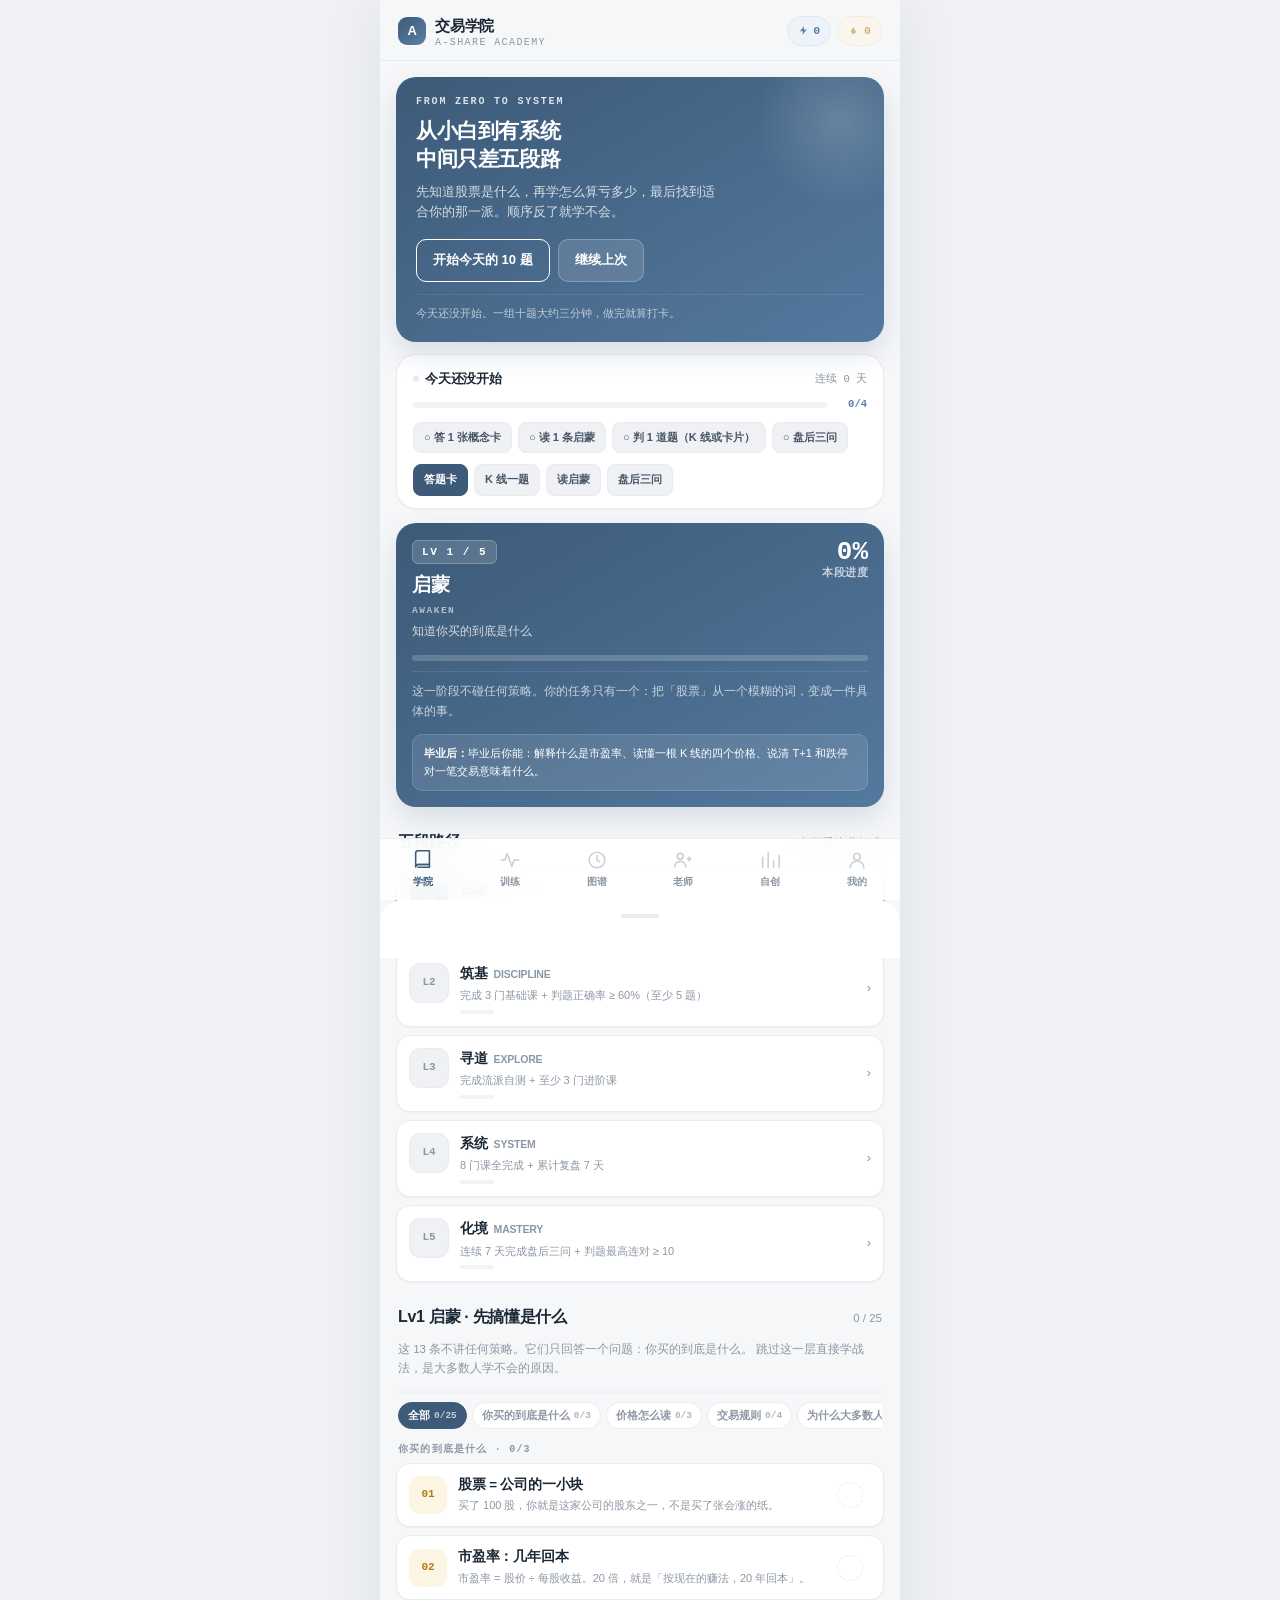
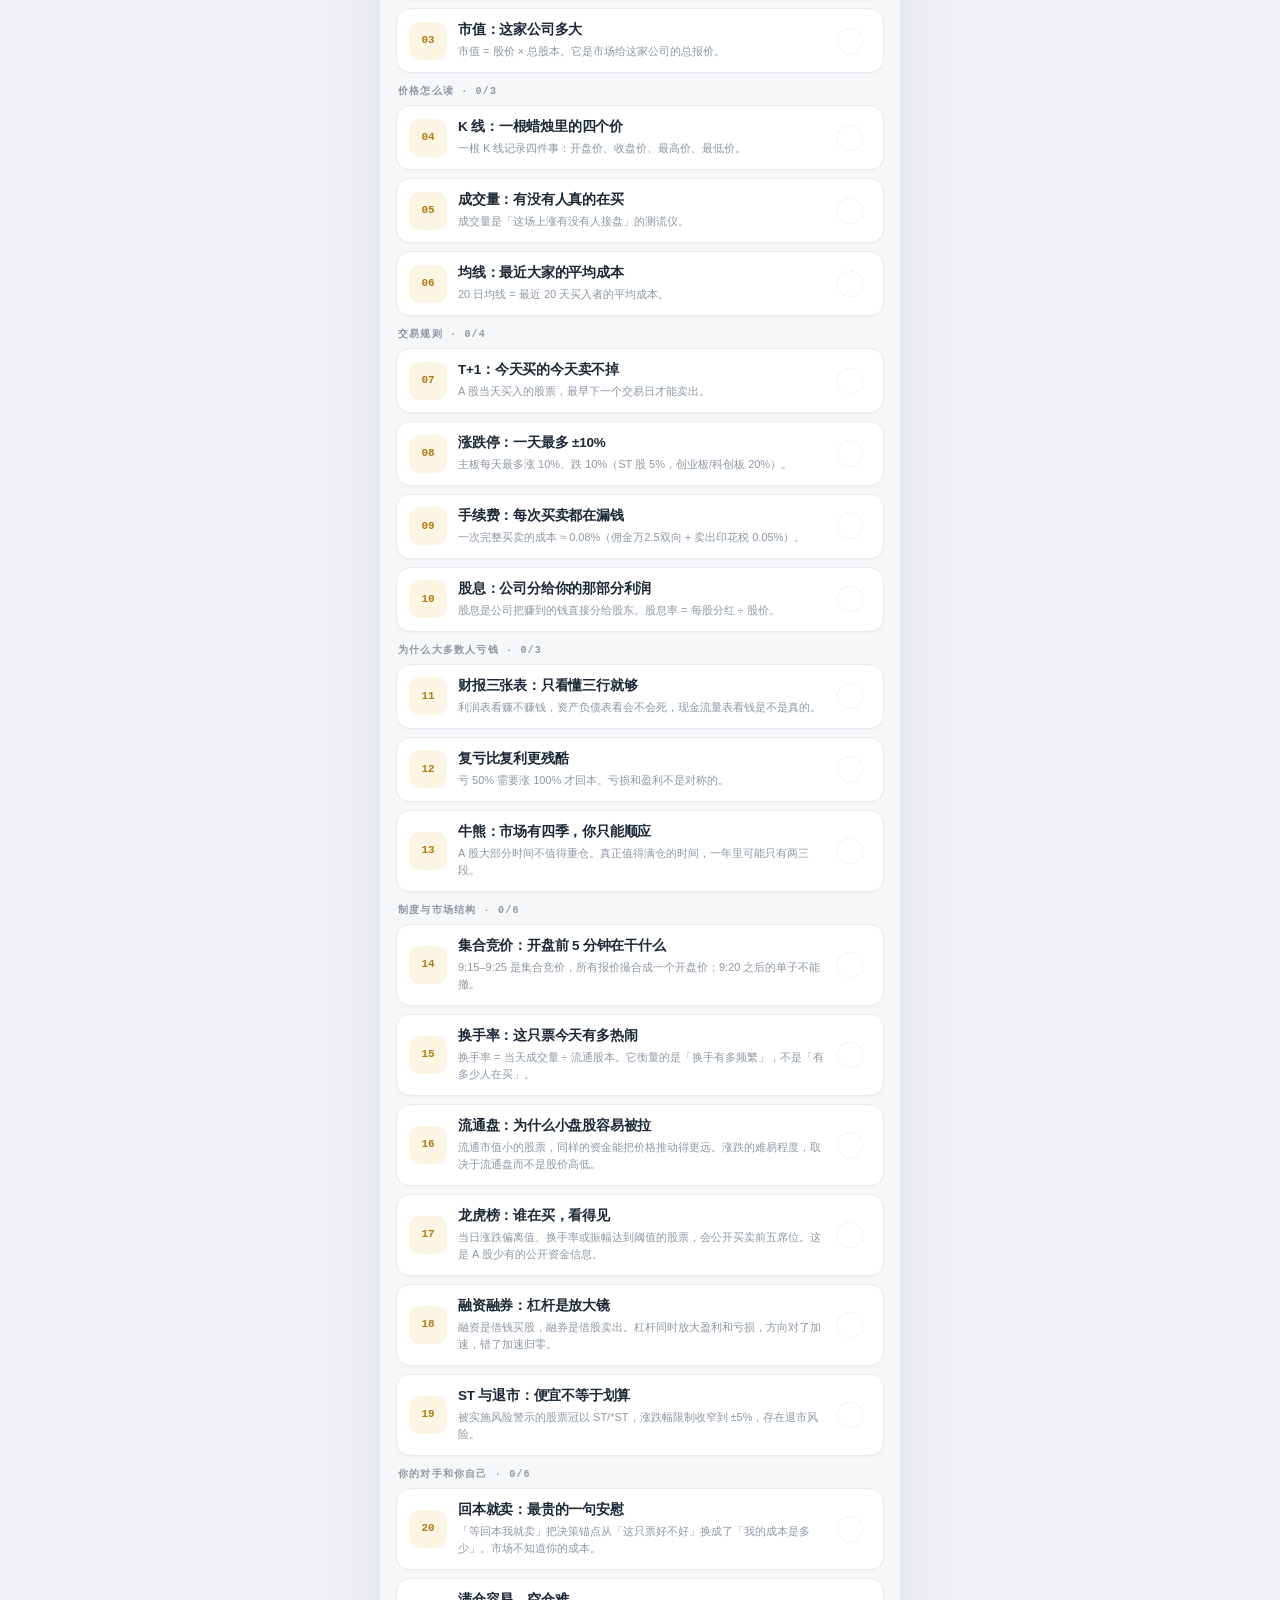
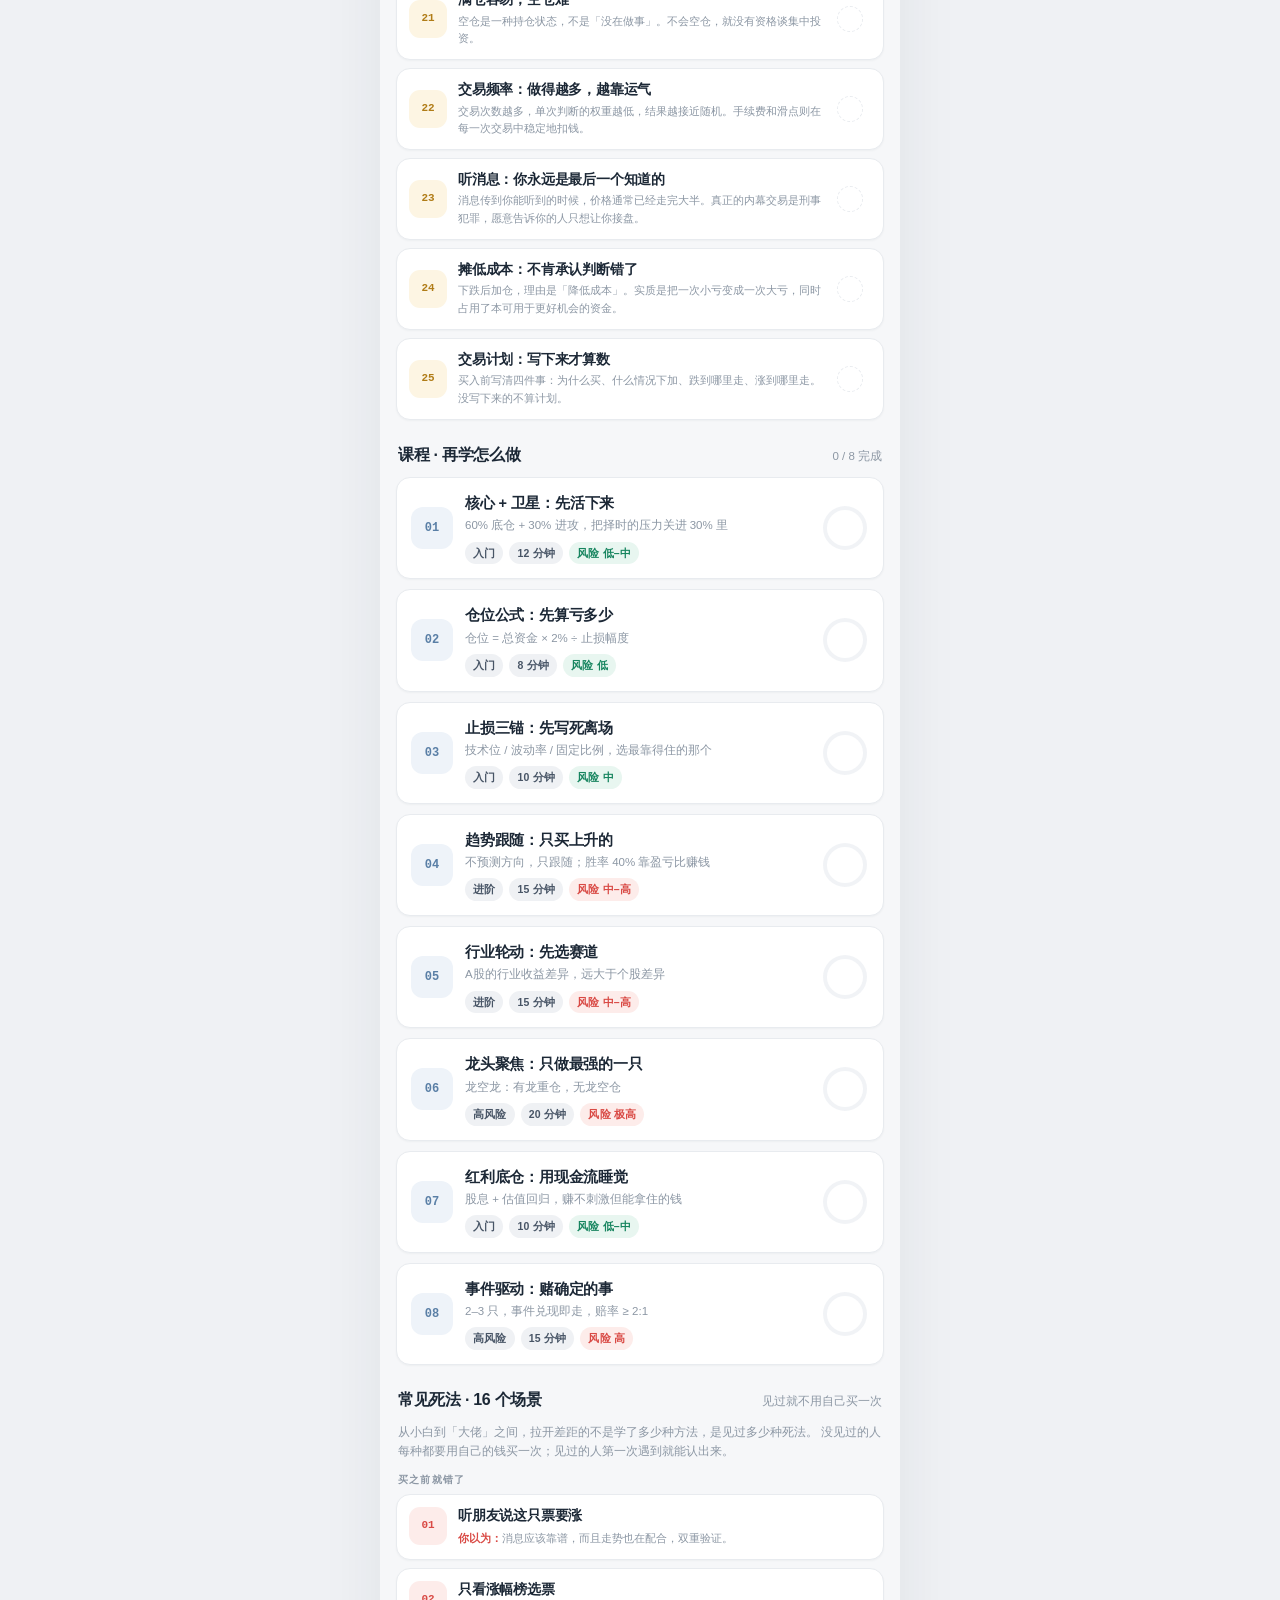
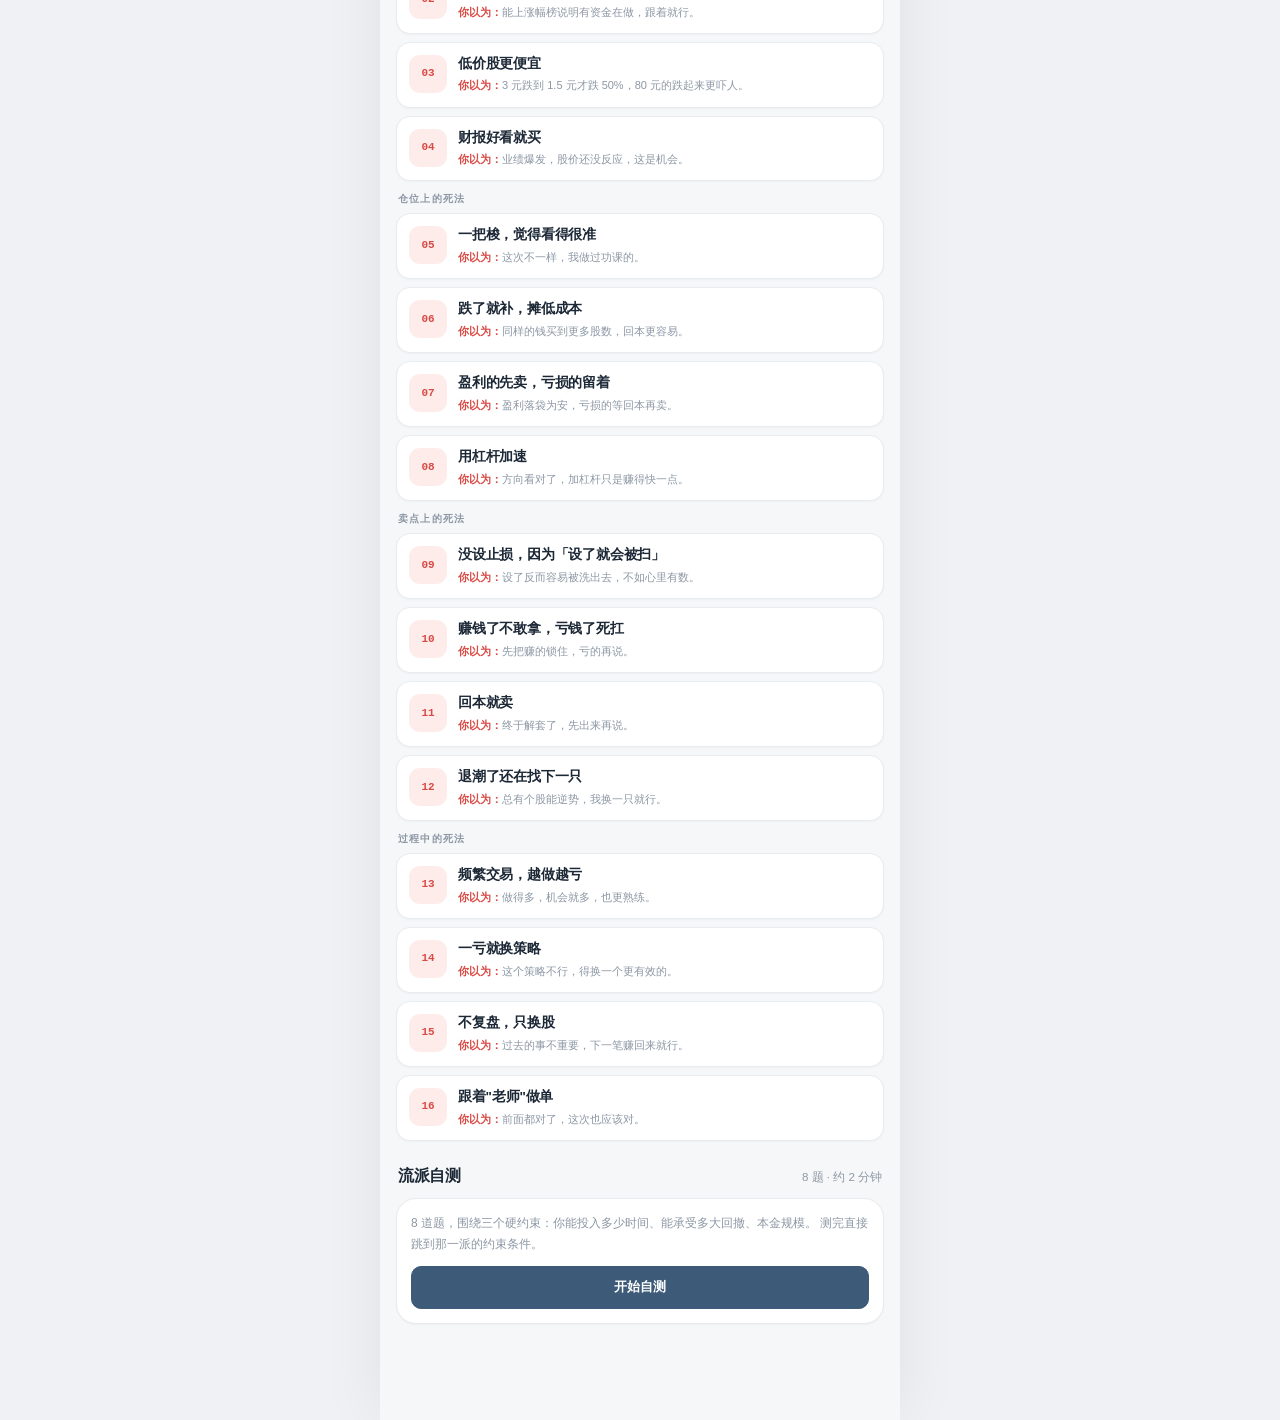
==== commit f1ce1c3a: "v10: 界面细节（层次/Bento/等宽数字/统一动效）+ 5 套主题安全" ====
--- a/index.html
+++ b/index.html
@@ -270,13 +270,11 @@
         <span id="cfState">未开始</span>
       </div>
 
-      <div class="card" style="padding:14px;margin-bottom:14px">
-        <div style="font-size:12.5px;line-height:1.75;color:var(--ink-2)">
-          前面八派都是别人的答案。到自己的账户上，没有人是纯粹的一派——
-          你一定在某些条件下用 A、另一些条件下用 B。这不算不纯粹，<b>不纯粹的是一边混用一边不承认</b>。<br><br>
-          所以这里不提供第九种更好的方法，只给一台装配台：把规则一格一格挑出来，
-          再自己写下它什么时候会失效。最后要过 12 个场景，<b>至少对 10 个才挂牌</b>——过不了就还是草稿。
-        </div>
+      <div class="prose" style="margin-bottom:14px">
+        <div class="pt">前面八派都是别人的答案。到自己的账户上，没有人是纯粹的一派——
+          你一定在某些条件下用 A、另一些条件下用 B。这不算不纯粹，<b>不纯粹的是一边混用一边不承认</b>。</div>
+        <div class="pt">所以这里不提供第九种更好的方法，只给一台装配台：把规则一格一格挑出来，
+          再自己写下它什么时候会失效。最后要过 12 个场景，<b>至少对 10 个才挂牌</b>——过不了就还是草稿。</div>
       </div>
 
       <div class="sec-title"><h2>三道闸</h2><span>缺一条就不算流派</span></div>
@@ -289,7 +287,7 @@
       <div class="card" style="padding:12px 14px"><div class="seeds" id="cfSeeds"></div></div>
 
       <div class="sec-title"><h2>12 个场景</h2><span id="cfScore">0 / 12 · 至少要 10 个</span></div>
-      <p style="font-size:11.5px;color:var(--muted);line-height:1.7;margin:0 2px 10px">
+      <p class="intro-note">
         每题两个说法，选你<b>真会这么做</b>的那个，不是选看起来更专业的那个。
         答案没有对错，只有「符不符合你自己写的规则」。
       </p>
@@ -320,8 +318,8 @@
       <div class="card lvcard" id="lvCard"></div>
 
       <div class="stat3" style="margin-top:10px">
+        <div class="s lead"><div class="v" id="mAcc">—</div><div class="k" id="mAccNote">还没判过题，做一组就有数了</div></div>
         <div class="s"><div class="v" id="mCourse">0/8</div><div class="k">课程</div></div>
-        <div class="s"><div class="v" id="mAcc">—</div><div class="k">判题正确率</div></div>
         <div class="s"><div class="v" id="mSolid">0</div><div class="k">已掌握卡片</div></div>
       </div>
 
--- a/app.css
+++ b/app.css
@@ -584,7 +584,8 @@
   width:min(520px,100%);z-index:40;
   background:var(--glass-2);backdrop-filter:blur(16px);
   border-top:1px solid var(--line);
-  display:grid;grid-template-columns:repeat(5,1fr);
+  /* 6 个 tab（比原来的 5 个多一个「自创」），等分六列 */
+  display:grid;grid-template-columns:repeat(6,1fr);
   padding:8px 0 max(8px,env(safe-area-inset-bottom));
 }
 .tabbar button{
@@ -829,3 +830,115 @@
 .toast.on{opacity:1;transform:translate(-50%,0)}
 
 
+
+/* ============================================================
+   自创流派 · 装配台
+   ------------------------------------------------------------
+   视觉语言刻意比别处"更素"：这是草稿区，不是成果展示区。
+   唯一的彩色是三道闸的通过态，别处一律只用线和字重说话。
+   ============================================================ */
+
+/* ---------- 三道闸 ---------- */
+.gate{display:flex;gap:10px;align-items:flex-start;padding:9px 0;border-top:1px dashed var(--line)}
+.gate:first-child{border-top:none}
+.gate .gi{
+  flex:none;width:19px;height:19px;border-radius:50%;margin-top:1px;
+  font:700 10.5px/19px var(--mono);text-align:center;
+  background:var(--bg-2);color:var(--muted);border:1px solid var(--line);
+}
+.gate.on .gi{background:var(--down);color:#fff;border-color:var(--down)}
+.gate .gt{font-size:11.5px;line-height:1.6;color:var(--ink-2)}
+.gate.on .gt{color:var(--ink)}
+
+/* ---------- 装配台六格 ---------- */
+.slot{padding:12px 0;border-top:1px dashed var(--line)}
+.slot:first-child{border-top:none;padding-top:2px}
+.slot .sh{display:flex;align-items:center;gap:7px;margin-bottom:3px}
+.slot .no{
+  font:700 9.5px/1 var(--mono);color:var(--muted);
+  width:17px;height:17px;border-radius:5px;text-align:center;
+  background:var(--bg-2);border:1px solid var(--line);
+}
+.slot.on .no{background:var(--brand-soft);color:var(--brand-2);border-color:var(--brand-line)}
+.slot .sn{font-size:12.5px;font-weight:800;letter-spacing:-.2px}
+.slot .req{
+  font:700 9px/1 var(--mono);letter-spacing:.06em;
+  color:var(--gold-ink);background:var(--gold-soft);border:1px solid var(--gold-line);
+  padding:3px 5px;border-radius:4px;
+}
+.slot .sd{font-size:10.5px;color:var(--muted);line-height:1.6;margin:0 0 7px 24px}
+.slot .sin{
+  width:100%;font:inherit;font-size:12px;line-height:1.6;color:var(--ink);
+  padding:9px 11px;border-radius:var(--r-sm);resize:vertical;min-height:46px;
+  background:var(--bg-2);border:1px solid var(--line);
+  transition:border-color .2s,background .2s;
+}
+.slot .sin:focus{outline:none;background:var(--card);border-color:var(--brand-2);box-shadow:var(--focus-ring)}
+.slot .sw{font-size:10px;line-height:1.6;color:var(--muted);margin-top:6px;opacity:.8}
+
+/* ---------- 从八派借一条 ---------- */
+.seeds{display:flex;flex-wrap:wrap;gap:6px}
+.seed{
+  font-size:11px;line-height:1.45;text-align:left;padding:7px 10px;border-radius:8px;
+  background:var(--bg-2);border:1px solid var(--line);color:var(--ink-2);
+  transition:border-color .18s,background .18s;
+}
+.seed:active{transform:scale(.985);background:var(--brand-soft);border-color:var(--brand-line)}
+
+/* ---------- 12 个场景 ---------- */
+.ckcard{
+  background:var(--card);border:1px solid var(--line);border-radius:var(--r);
+  padding:12px 13px;margin-bottom:9px;
+}
+.ckcard.done{border-color:var(--brand-line-2)}
+.ckq{display:flex;gap:7px;font-size:12px;font-weight:800;line-height:1.5;margin-bottom:9px;letter-spacing:-.2px}
+.cnn,.ckcard .cn{
+  flex:none;font:700 9.5px/16px var(--mono);color:var(--muted);
+  width:16px;height:16px;border-radius:4px;text-align:center;background:var(--bg-2);
+}
+.ckopt{
+  display:block;width:100%;text-align:left;font-size:11.5px;line-height:1.6;
+  padding:9px 11px;border-radius:8px;margin-top:6px;
+  background:var(--bg-2);border:1px solid var(--line);color:var(--ink-2);
+  transition:.18s;
+}
+.ckopt.picked{background:var(--down-soft);border-color:var(--ok-line);color:var(--ok-ink-2);font-weight:600}
+.ckopt.picked.bad{background:var(--up-soft);border-color:var(--bad-line);color:var(--bad-ink-2)}
+
+/* ---------- 挂牌 ---------- */
+.cfname label{font:700 9.5px/1 var(--mono);letter-spacing:.1em;text-transform:uppercase;color:var(--muted);display:block;margin-bottom:7px}
+.cfname input{
+  width:100%;font:inherit;font-size:13px;font-weight:700;color:var(--ink);
+  padding:10px 12px;border-radius:var(--r-sm);
+  background:var(--bg-2);border:1px solid var(--line);
+}
+.cfname input:focus{outline:none;background:var(--card);border-color:var(--brand-2);box-shadow:var(--focus-ring)}
+.cfverdict{
+  margin-top:12px;padding:12px 13px;border-radius:var(--r-sm);
+  background:var(--bg-2);border:1px dashed var(--line-2);
+}
+.cfverdict .cv-nm{font-size:13px;font-weight:800;letter-spacing:-.2px}
+.cfverdict .cv-t{font:700 10.5px/1 var(--mono);letter-spacing:.06em;color:var(--muted);margin-top:6px}
+.cfverdict .cv-d{font-size:11px;line-height:1.65;color:var(--muted);margin-top:7px}
+.cfverdict.ok{background:var(--down-soft);border:1px solid var(--ok-line);border-style:solid}
+.cfverdict.ok .cv-t{color:var(--down)}
+.cfverdict.ok .cv-d{color:var(--ok-ink-2)}
+.cfnote{font-size:10.5px;line-height:1.7;color:var(--muted);margin-top:12px;padding-top:10px;border-top:1px solid var(--line)}
+
+/* ---------- 老师页 → 自创流派的入口 ---------- */
+.craftlink{
+  display:flex;align-items:center;gap:11px;width:100%;text-align:left;
+  margin-top:12px;padding:13px 14px;border-radius:var(--r);
+  background:var(--card);border:1px dashed var(--brand-line-2);
+  transition:border-color .18s,background .18s;
+}
+.craftlink:active{background:var(--brand-soft)}
+.craftlink .ci{
+  flex:none;width:26px;height:26px;border-radius:8px;text-align:center;
+  font:800 13px/26px var(--mono);color:var(--brand-2);
+  background:var(--brand-soft);border:1px solid var(--brand-line);
+}
+.craftlink .ct{flex:1;min-width:0;display:block}
+.craftlink .ct b{display:block;font-size:12.5px;font-weight:800;letter-spacing:-.2px;color:var(--ink)}
+.craftlink .ct i{display:block;font-style:normal;font-size:10.5px;line-height:1.6;color:var(--muted);margin-top:3px}
+.craftlink .ca{flex:none;font-size:16px;color:var(--muted)}
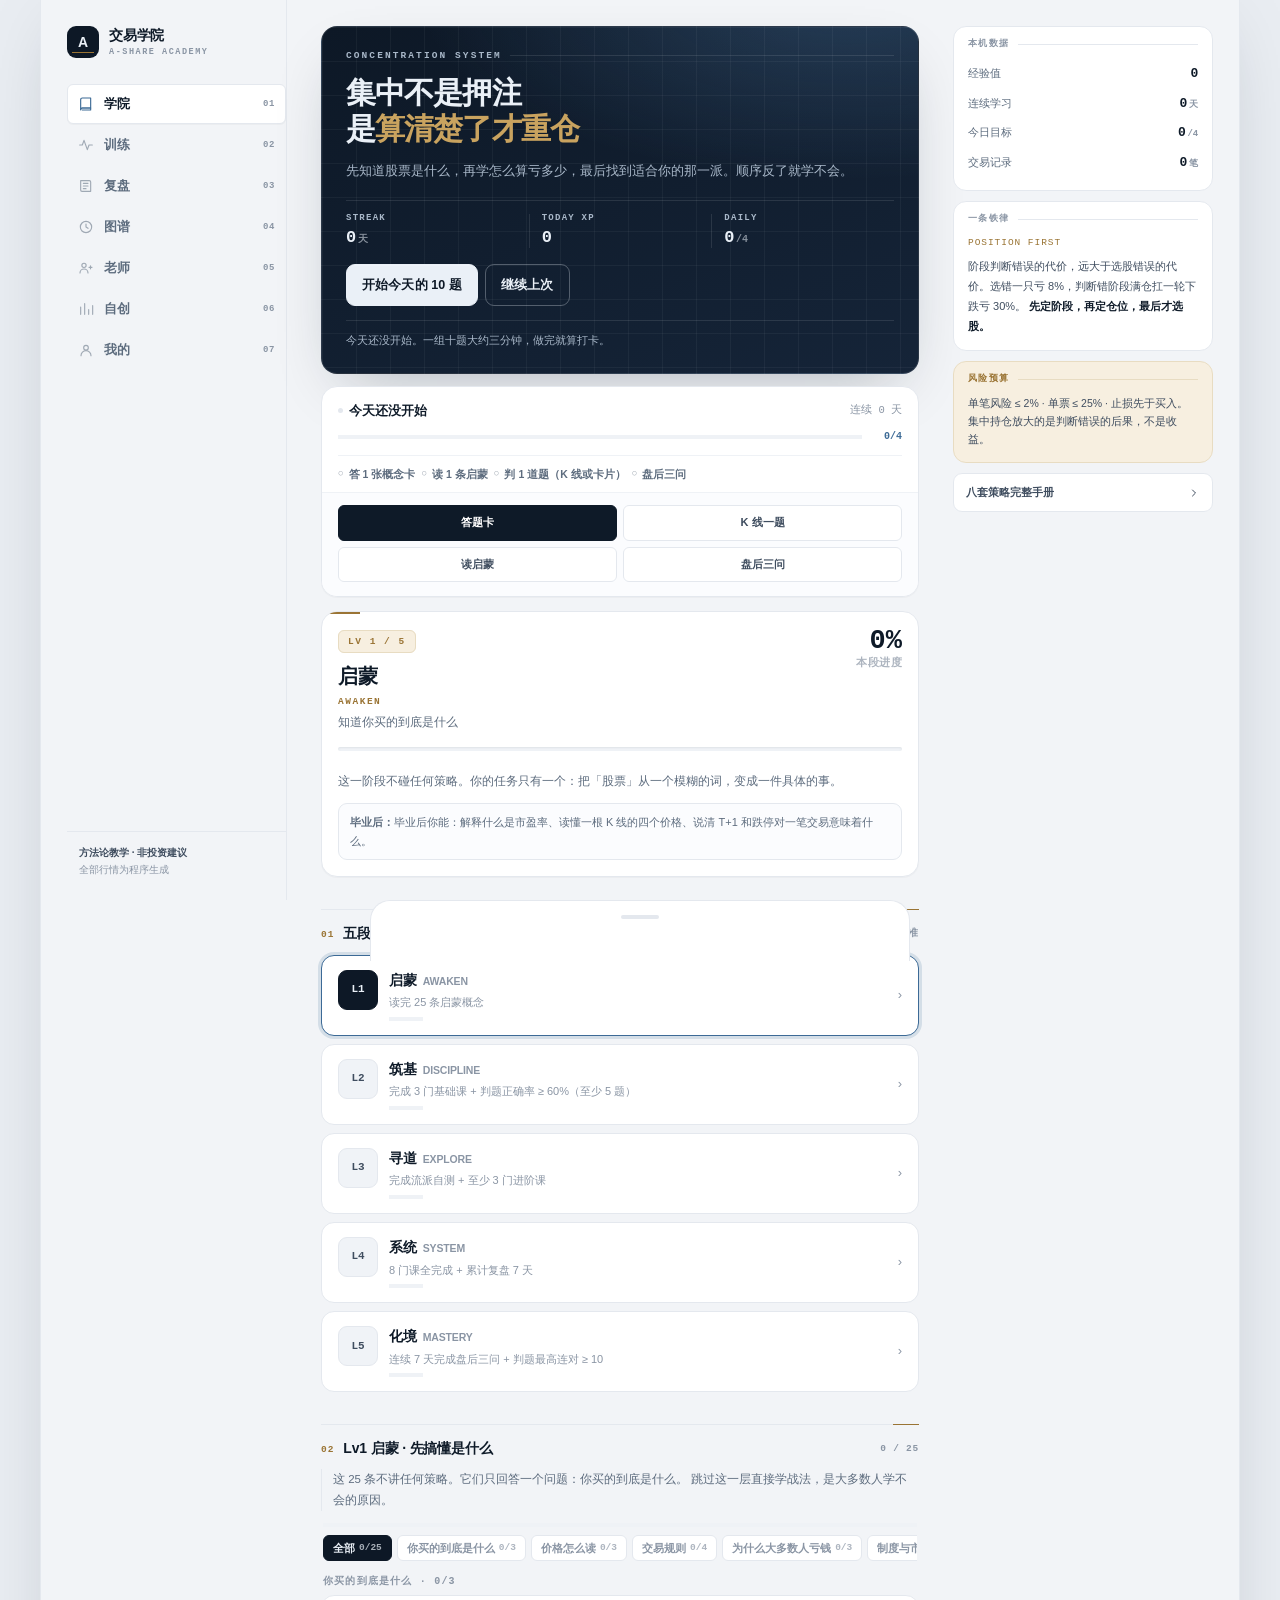
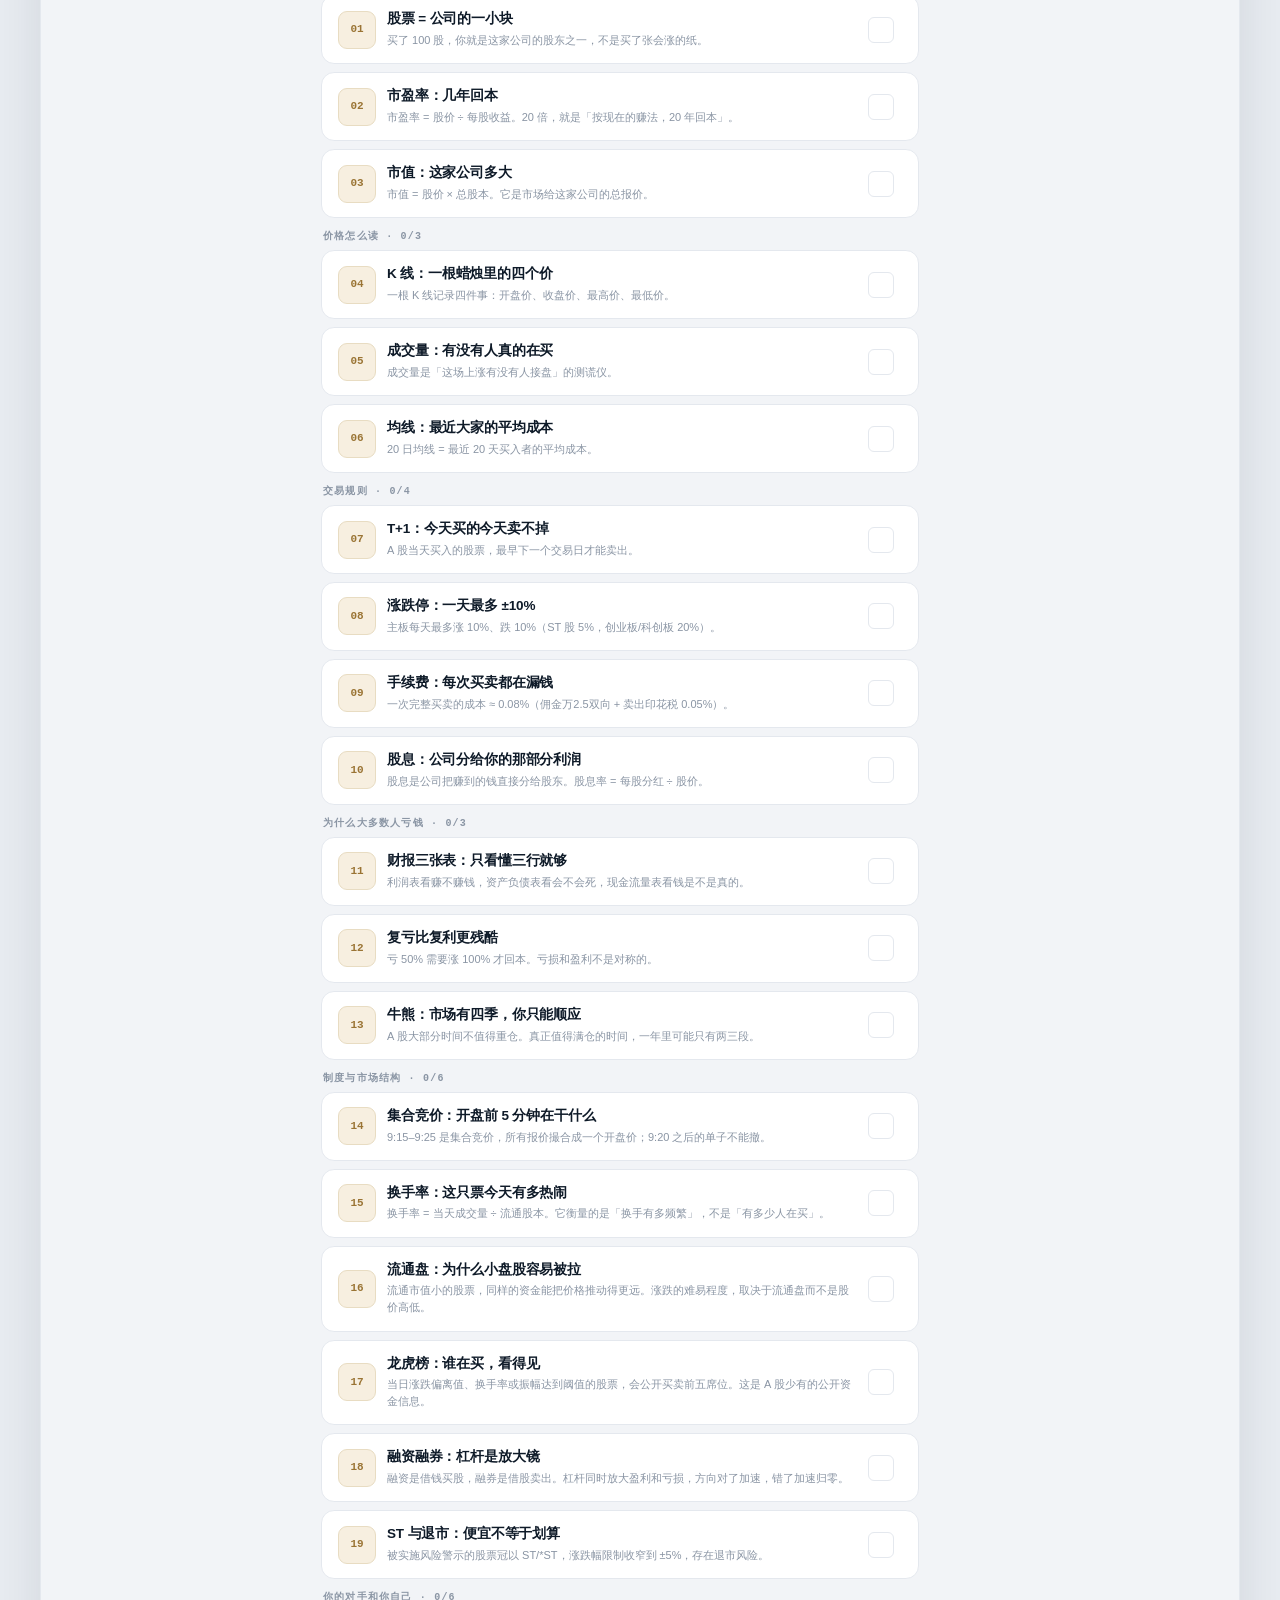
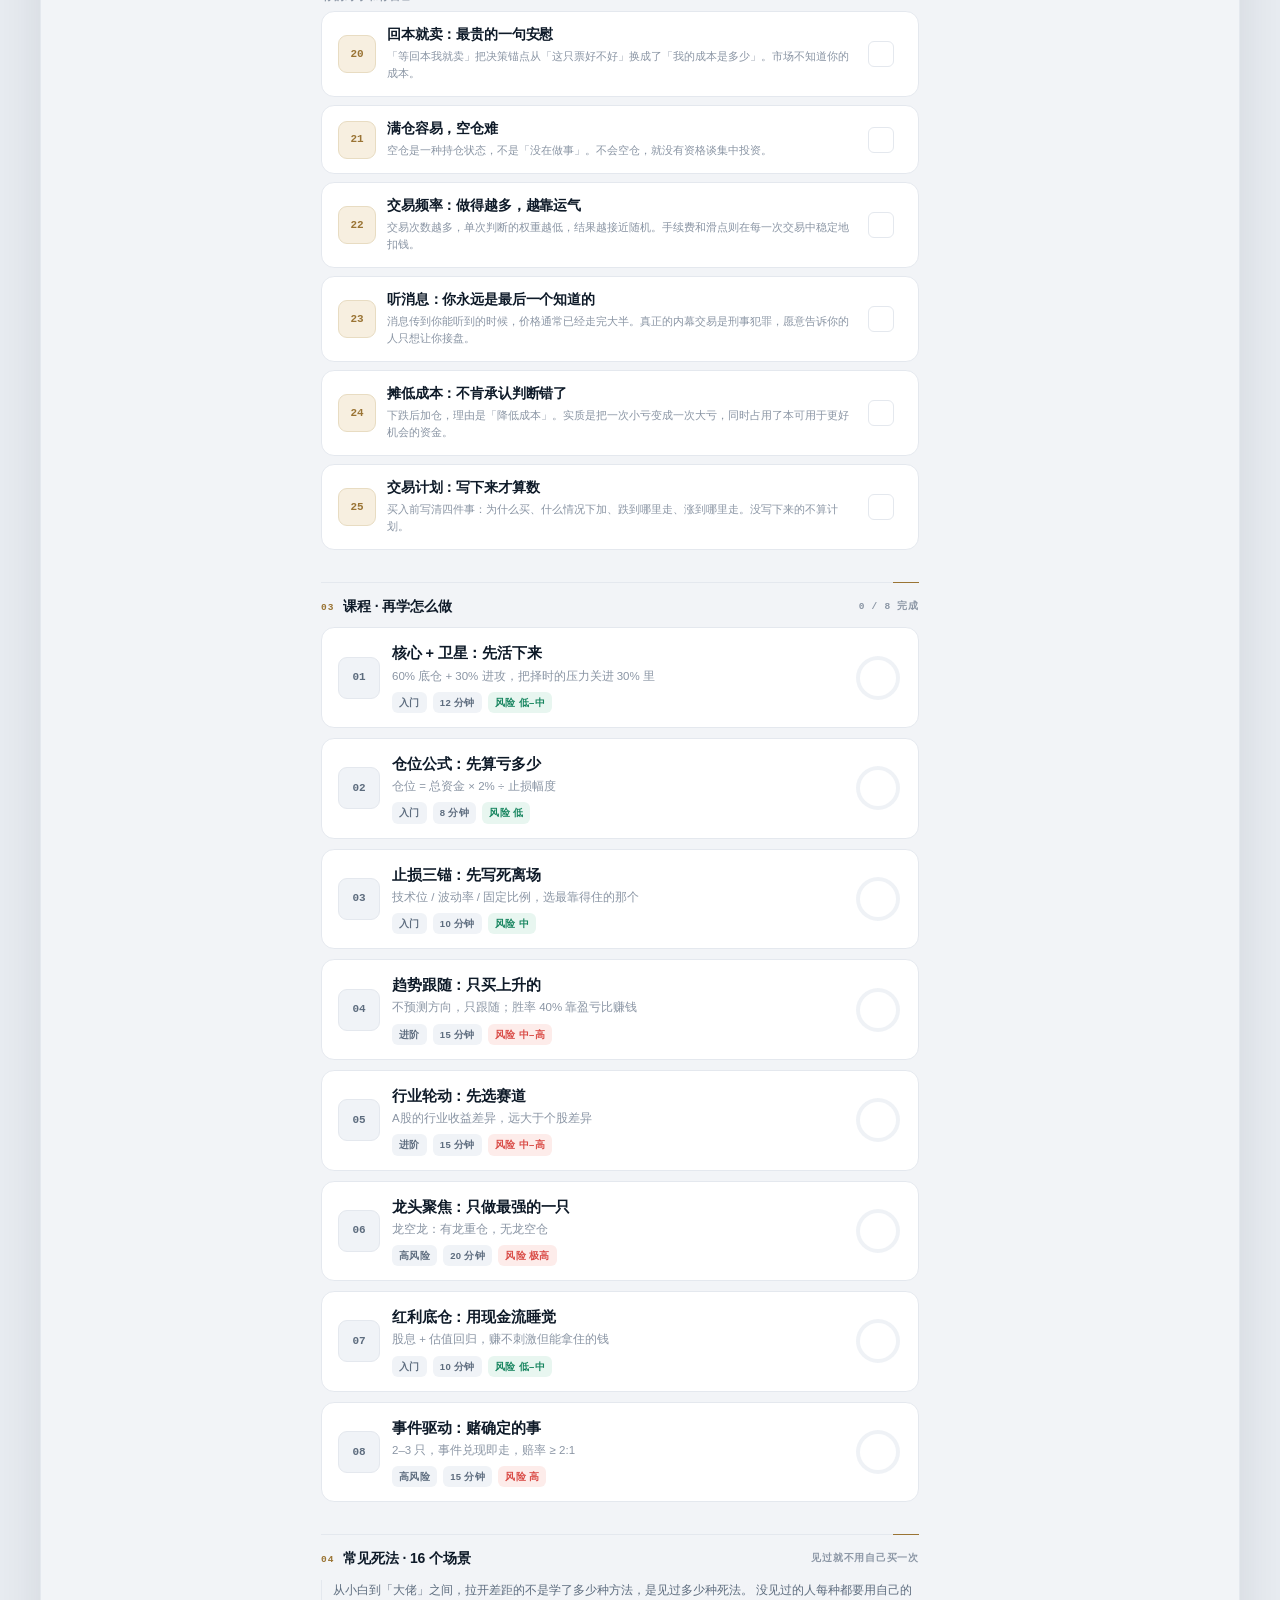
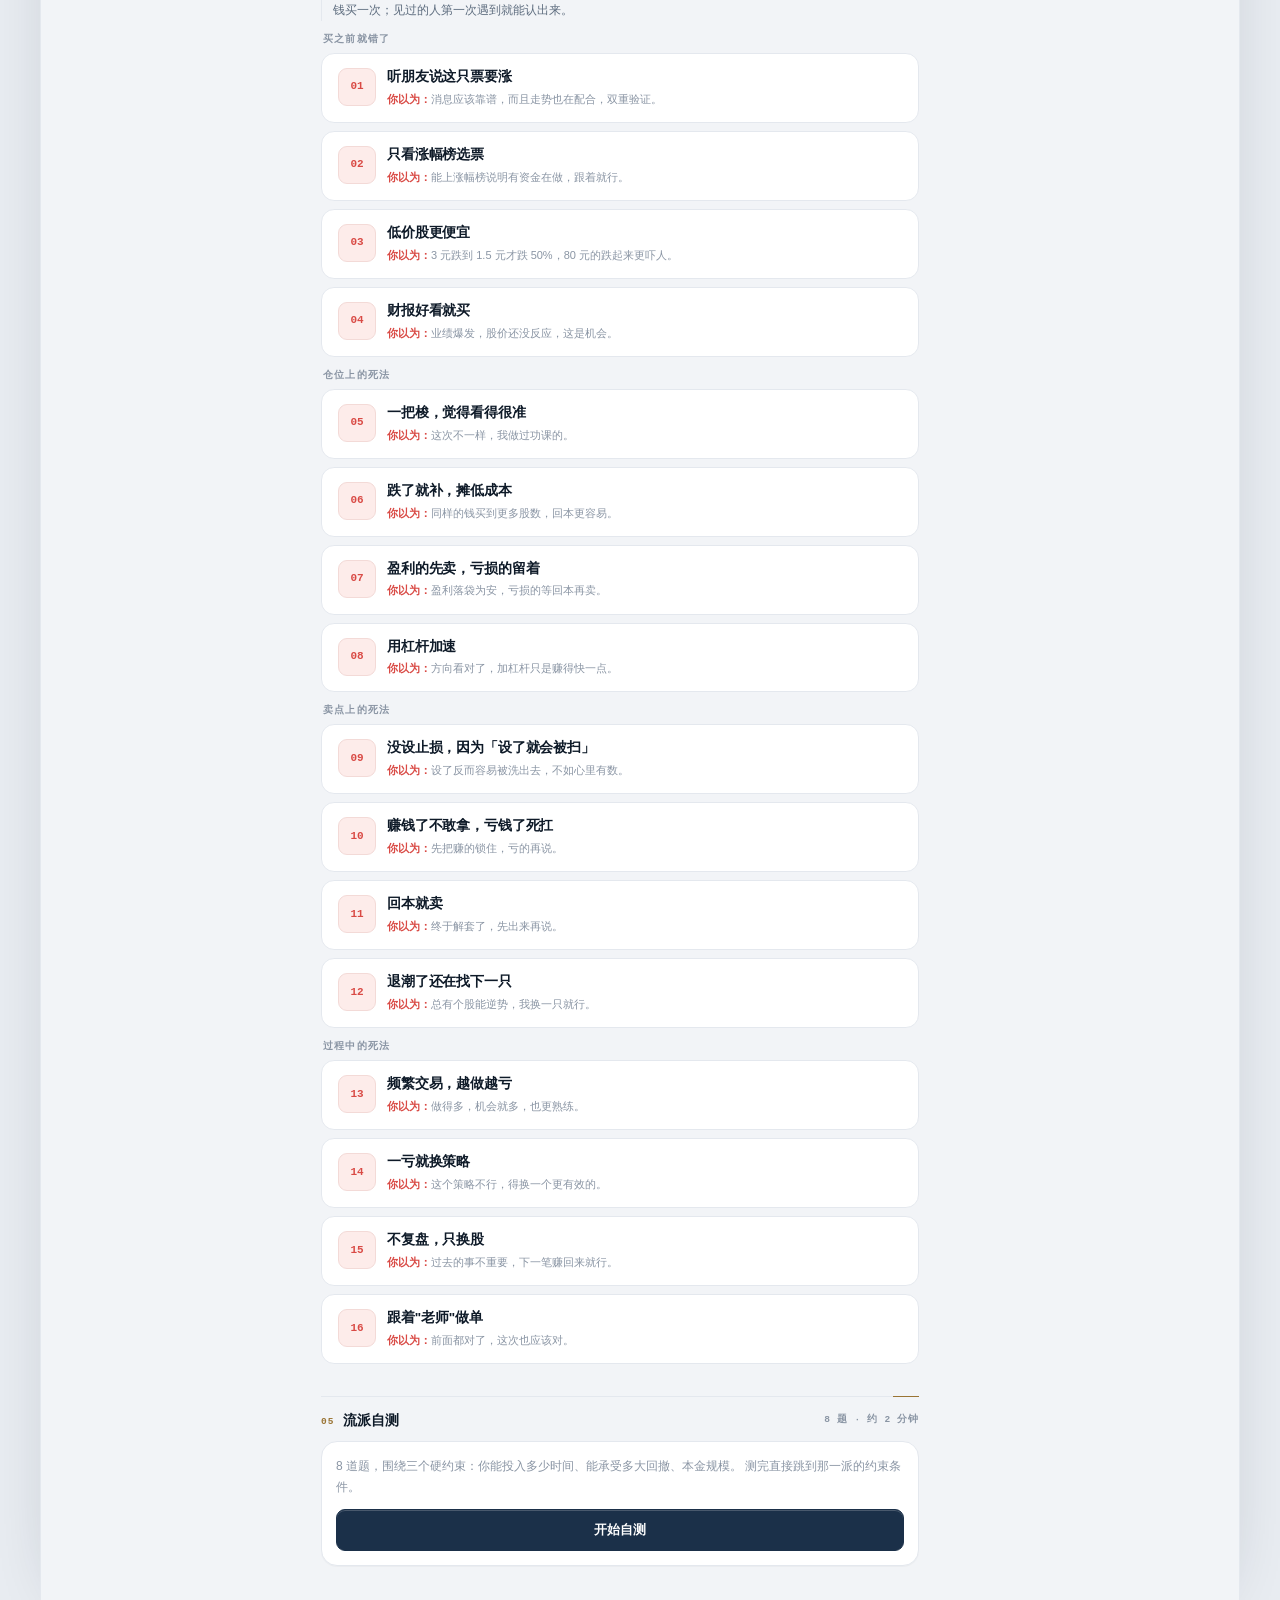
==== commit b0070bea: "新增 v12 交易台视觉层与复盘台，落地可执行设计规范" ====
--- a/index.html
+++ b/index.html
@@ -7,6 +7,7 @@
 <title>A股交易学院 · 学 · 练 · 战</title>
 <link rel="stylesheet" href="app.css">
 <link rel="stylesheet" href="themes.css">
+<link rel="stylesheet" href="v12.css">
 </head>
 <body>
 <div class="device">
@@ -31,13 +32,71 @@
     </div>
   </header>
 
+  <!-- 桌面端左侧导航（移动端由底部 dock 承担，这里 display:none） -->
+  <aside class="deskrail">
+    <div class="dr-brand">
+      <div class="mark">A</div>
+      <div>
+        <div class="nm">交易学院</div>
+        <div class="sub">A-SHARE ACADEMY</div>
+      </div>
+    </div>
+    <nav class="dr-nav" id="deskNav">
+      <button data-v="learn" class="on">
+        <svg class="ic" viewBox="0 0 24 24" fill="none" stroke="currentColor" stroke-width="1.7" stroke-linecap="round" stroke-linejoin="round"><path d="M4 5.5A2.5 2.5 0 0 1 6.5 3H19v15H6.5A2.5 2.5 0 0 0 4 20.5z"/><path d="M4 20.5A2.5 2.5 0 0 1 6.5 18H19v3H6.5"/></svg>
+        学院<span class="ix">01</span>
+      </button>
+      <button data-v="train">
+        <svg class="ic" viewBox="0 0 24 24" fill="none" stroke="currentColor" stroke-width="1.7" stroke-linecap="round" stroke-linejoin="round"><path d="M2.5 12h4l2.5-7 5 14 2.5-7h5"/></svg>
+        训练<span class="ix">02</span>
+      </button>
+      <button data-v="journal">
+        <svg class="ic" viewBox="0 0 24 24" fill="none" stroke="currentColor" stroke-width="1.7" stroke-linecap="round" stroke-linejoin="round"><path d="M4 4h13a2 2 0 0 1 2 2v14H6a2 2 0 0 1-2-2z"/><path d="M8 8h7M8 12h7M8 16h4"/></svg>
+        复盘<span class="ix">03</span>
+      </button>
+      <button data-v="map">
+        <svg class="ic" viewBox="0 0 24 24" fill="none" stroke="currentColor" stroke-width="1.7" stroke-linecap="round" stroke-linejoin="round"><circle cx="12" cy="12" r="8.5"/><path d="M12 7.5v4.5l3 2"/></svg>
+        图谱<span class="ix">04</span>
+      </button>
+      <button data-v="teacher">
+        <svg class="ic" viewBox="0 0 24 24" fill="none" stroke="currentColor" stroke-width="1.7" stroke-linecap="round" stroke-linejoin="round"><circle cx="9" cy="8" r="3.2"/><path d="M3 19.5a6 6 0 0 1 12 0"/><path d="M16.5 11h4.5M18.75 8.75v4.5"/></svg>
+        老师<span class="ix">05</span>
+      </button>
+      <button data-v="craft">
+        <svg class="ic" viewBox="0 0 24 24" fill="none" stroke="currentColor" stroke-width="1.7" stroke-linecap="round" stroke-linejoin="round"><path d="M4 20V9M10 20V4M16 20v-7M22 20V7"/></svg>
+        自创<span class="ix">06</span>
+      </button>
+      <button data-v="me">
+        <svg class="ic" viewBox="0 0 24 24" fill="none" stroke="currentColor" stroke-width="1.7" stroke-linecap="round" stroke-linejoin="round"><circle cx="12" cy="8.5" r="3.5"/><path d="M4.5 20.5a7.5 7.5 0 0 1 15 0"/></svg>
+        我的<span class="ix">07</span>
+      </button>
+    </nav>
+    <div class="dr-foot">
+      <b>方法论教学 · 非投资建议</b><br>全部行情为程序生成
+    </div>
+  </aside>
+
   <main>
     <!-- ================= 学院 ================= -->
     <section class="view on" id="v-learn">
       <div class="hero">
-        <div class="kicker">From Zero to System</div>
-        <h1>从小白到有系统<br>中间只差五段路</h1>
+        <div class="kicker">Concentration System</div>
+        <h1>集中不是押注<br>是<em>算清楚了才重仓</em></h1>
         <p>先知道股票是什么，再学怎么算亏多少，最后找到适合你的那一派。顺序反了就学不会。</p>
+        <div class="strip">
+          <div class="q">
+            <div class="ql">Streak</div>
+            <div class="qv" id="hStreak">0<small>天</small></div>
+          </div>
+          <div class="q">
+            <div class="ql">Today XP</div>
+            <div class="qv" id="hXp">0</div>
+          </div>
+          <div class="q">
+            <div class="ql">Daily</div>
+            <div class="qv" id="hGoal">0<small>/4</small></div>
+          </div>
+        </div>
         <div class="row">
           <button class="btn btn-primary" id="btnDaily">开始今天的 10 题</button>
           <button class="btn btn-ghost" id="btnContinue">继续上次</button>
@@ -62,7 +121,7 @@
         <span id="basicsProgress">0 / 13</span>
       </div>
       <p class="intro">
-        这 13 条不讲任何策略。它们只回答一个问题：你买的到底是什么。
+        这 25 条不讲任何策略。它们只回答一个问题：你买的到底是什么。
         跳过这一层直接学战法，是大多数人学不会的原因。
       </p>
       <!-- 进度条 + 筛选：25 条读起来像一堵墙，拆成四组，一组一组清 -->
@@ -166,6 +225,13 @@
           <h4>情绪周期</h4>
           <p>几成仓，看阶段</p>
         </button>
+        <button class="tcard" data-go="journal">
+          <div class="ic">
+            <svg width="18" height="18" viewBox="0 0 24 24" fill="none" stroke="currentColor" stroke-width="1.8" stroke-linecap="round" stroke-linejoin="round"><path d="M4 4h13a2 2 0 0 1 2 2v14H6a2 2 0 0 1-2-2z"/><path d="M8 8h7M8 12h7"/></svg>
+          </div>
+          <h4>复盘台</h4>
+          <p>每笔都记账</p>
+        </button>
       </div>
 
       <div class="sec-title"><h2>概念卡</h2><span id="cardProg">0 / 24 掌握</span></div>
@@ -179,6 +245,91 @@
       <div class="card" style="padding:14px 16px" id="mastBox"></div>
     </section>
 
+    <!-- ================= 复盘台 ================= -->
+    <section class="view" id="v-journal">
+      <div class="sec-title" style="margin-top:4px">
+        <h2>复盘台</h2>
+        <span id="jrCount">0 笔</span>
+      </div>
+
+      <div class="prose" style="margin-bottom:14px">
+        <div class="pt">交易记录不是记账，是<b>把「我以为什么」和「实际发生什么」摆在一起</b>。
+          不写下来的交易，第二次还会犯同样的错，只是换个标的。</div>
+        <div class="pt">这里只看三件事：<b>纪律分</b>（计划执行率）、<b>盈亏比</b>、<b>违规次数</b>。
+          胜率不单独看——高胜率配低盈亏比，长期照样亏。</div>
+      </div>
+
+      <div class="jr-head" id="jrHead"></div>
+
+      <div class="sec-title"><h2>记一笔</h2><span>平仓后立刻写</span></div>
+      <div class="card jr-form">
+        <form id="jrF" autocomplete="off">
+          <div class="row2">
+            <div class="fg">
+              <label for="jrSym">标的代号</label>
+              <input id="jrSym" maxlength="12" placeholder="如 600XXX / 沪深300ETF">
+            </div>
+            <div class="fg">
+              <label for="jrSide">方向</label>
+              <select id="jrSide">
+                <option value="long">做多</option>
+                <option value="short">做空 / 反向</option>
+              </select>
+            </div>
+          </div>
+          <div class="row2">
+            <div class="fg">
+              <label for="jrPct">这笔结果 %</label>
+              <input id="jrPct" type="number" step="0.1" inputmode="decimal" placeholder="-3.2">
+            </div>
+            <div class="fg">
+              <label for="jrPos">仓位 %</label>
+              <input id="jrPos" type="number" step="1" min="0" max="100" inputmode="numeric" placeholder="20">
+            </div>
+          </div>
+          <div class="fg">
+            <label for="jrWhy">买入理由（一句话，事后不能改）</label>
+            <input id="jrWhy" maxlength="60" placeholder="如：主线龙头回踩 20 日线，止损放在 19.4">
+          </div>
+
+          <label class="fl">三条纪律 · 做到一条算一分</label>
+          <label class="chk"><input type="checkbox" id="jrC1"> 下单前已经写下止损位</label>
+          <div style="height:6px"></div>
+          <label class="chk"><input type="checkbox" id="jrC2"> 按事先计划的位置卖出（不临时改）</label>
+          <div style="height:6px"></div>
+          <label class="chk"><input type="checkbox" id="jrC3"> 亏损后没有补仓摊低成本</label>
+
+          <div class="hint">
+            「止损位」指下单那一秒就存在的数字，不是事后画的线。三条都不勾也算合法记录，
+            但它会记进违规——这一栏本来就是为了让你看见自己。
+          </div>
+          <div class="jr-actions">
+            <button type="submit" class="btn btn-sm" id="jrAdd">保存这笔</button>
+            <button type="button" class="btn btn-sm" id="jrReset">清空</button>
+          </div>
+        </form>
+      </div>
+
+      <div class="sec-title"><h2>交易记录</h2><span id="jrSub">最近的在前</span></div>
+      <div class="jr-list" id="jrList"></div>
+
+      <div class="sec-title"><h2>复盘四问</h2><span>每笔都问</span></div>
+      <div class="jr-rules">
+        <div class="r"><b>01</b><span>买入前的理由，现在还成立吗？<i>不成立就该走，与盈亏无关。</i></span></div>
+        <div class="r"><b>02</b><span>这笔亏损是<i>规则内的成本</i>，还是<i>违规的代价</i>？</span></div>
+        <div class="r"><b>03</b><span>如果明天出现一模一样的机会，我会不会做同样的动作？</span></div>
+        <div class="r"><b>04</b><span>仓位大小，是按止损幅度算的，还是按"感觉能赚"给的？</span></div>
+      </div>
+
+      <div class="card note-card" style="padding:14px">
+        <div class="note-title">用法</div>
+        <div class="note-body">
+          先连着记 <b>20 笔</b>再评价方法。20 笔以内的胜率是噪声，不是结论；
+          能看的是纪律分——它在你赚钱的时候也照样能算出来。
+        </div>
+      </div>
+    </section>
+
     <!-- ================= 图谱 ================= -->
     <section class="view" id="v-map">
       <div class="sec-title" style="margin-top:4px"><h2>市场阶段</h2><span>仓位由阶段决定</span></div>
@@ -196,9 +347,9 @@
       <div class="matrixrow" id="matrixRow"></div>
 
       <div class="card" style="padding:14px;margin-top:4px">
-        <div style="font-size:11px;font-family:var(--mono);letter-spacing:.1em;text-transform:uppercase;color:var(--muted);margin-bottom:8px">一条铁律</div>
-        <div style="font-size:13px;line-height:1.75;color:var(--ink-2)">
-          阶段判断错误的代价，远大于选股错误的代价。选错一只股票亏 8%，判断错阶段满仓扛一轮下跌亏 30%。<b style="color:var(--brand-2)">先定阶段，再定仓位，最后才选股。</b>
+        <div class="note-title dim">一条铁律</div>
+        <div class="note-body lg">
+          阶段判断错误的代价，远大于选股错误的代价。选错一只股票亏 8%，判断错阶段满仓扛一轮下跌亏 30%。<b class="hot">先定阶段，再定仓位，最后才选股。</b>
         </div>
       </div>
     </section>
@@ -211,8 +362,8 @@
       </div>
 
       <div class="card" style="padding:14px;margin-bottom:14px">
-        <div style="font-size:12.5px;line-height:1.75;color:var(--ink-2)">
-          网上教金融的老师，本质上只有 <b style="color:var(--brand-2)">8 个流派</b>。<br>
+        <div class="note-body lg">
+          网上教金融的老师，本质上只有 <b class="hot">8 个流派</b>。<br>
           你在任何一个平台刷到的任何一个人，都能归到这 8 个里。 <b>认流派，别记名字。</b>
         </div>
       </div>
@@ -235,14 +386,14 @@
       </button>
 
       <div class="sec-title"><h2>反面样本</h2><span id="fakeCount">4 类</span></div>
-      <p style="font-size:11.5px;color:var(--muted);line-height:1.7;margin:0 2px 10px">
+      <p class="muted-sm" style="margin:0 2px 10px">
         这 4 类不是"老师"，是话术。认识它们的价值，大于认识任何一个真懂的人。
       </p>
       <div class="teacher-grid" id="fakeGrid"></div>
 
       <div class="sec-title"><h2>三问识人</h2><span>照这个问</span></div>
       <div class="card" style="padding:14px">
-        <div style="font-size:11.5px;color:var(--muted);line-height:1.7">
+        <div class="muted-sm">
           任何一个自称有方法的人，都可以用这三个问题过一遍。答不上来的，不必再听第二句。
         </div>
         <div class="idtest" id="idtest"></div>
@@ -253,9 +404,9 @@
         <div class="lineage" id="lineage"></div>
       </div>
 
-      <div class="card" style="padding:14px;margin-top:14px;background:var(--gold-soft);border-color:#f0e2c0">
-        <div style="font-size:11px;font-family:var(--mono);letter-spacing:.1em;text-transform:uppercase;color:#96702a;margin-bottom:6px">关于"老师"这件事</div>
-        <div style="font-size:11.5px;color:#6b521a;line-height:1.75">
+      <div class="card note-card gold" style="padding:14px">
+        <div class="note-title">关于"老师"这件事</div>
+        <div class="note-body">
           本页不列任何人名，也不评价任何具体账号。列的是流派——因为流派的方法可以被检验，
           而个人业绩不能。任何要求你"亏损不担、盈利分成"、或声称"我有内幕"的人，
           都与本页所有流派无关，请直接离开。
@@ -301,7 +452,7 @@
         </div>
         <div class="cfverdict" id="cfVerdict"></div>
         <div style="display:flex;gap:8px;margin-top:12px">
-          <button class="btn btn-sm btn-block" id="cfSave" style="background:var(--brand);color:#fff;border-color:var(--brand)">保存这份草稿</button>
+          <button class="btn btn-sm btn-block btn-brand" id="cfSave">保存这份草稿</button>
           <button class="btn btn-sm btn-block" id="cfReset">清空重来</button>
         </div>
         <div class="cfnote">
@@ -355,18 +506,48 @@
         <div class="iohint" id="ioHint"></div>
       </div>
 
-      <div class="card" style="padding:14px;margin-top:14px;background:var(--gold-soft);border-color:#f0e2c0">
-        <div style="font-size:11px;font-family:var(--mono);letter-spacing:.1em;text-transform:uppercase;color:#96702a;margin-bottom:6px">风险提示</div>
-        <div style="font-size:11.5px;color:#6b521a;line-height:1.7">
+      <div class="card note-card gold" style="padding:14px">
+        <div class="note-title">风险提示</div>
+        <div class="note-body">
           本应用为交易方法论的教学演示，全部行情为程序生成的合成数据，不构成投资建议。集中持仓会放大单一判断错误的后果，实盘决策及后果由本人承担。
         </div>
       </div>
 
       <div style="text-align:center;margin-top:18px">
-        <a href="playbook.html" style="font-size:11.5px;color:var(--muted);text-decoration:none;border-bottom:1px solid var(--line)">打开完整文档版 · 八套策略手册</a>
+        <a href="playbook.html" class="link-quiet">打开完整文档版 · 八套策略手册</a>
       </div>
     </section>
   </main>
+
+  <!-- 桌面端右侧数据栏 -->
+  <aside class="deskrail-r">
+    <div class="rp">
+      <div class="h">本机数据</div>
+      <div class="kv"><span class="k">经验值</span><span class="v" id="railXp">0</span></div>
+      <div class="kv"><span class="k">连续学习</span><span class="v" id="railStreak">0<small>天</small></span></div>
+      <div class="kv"><span class="k">今日目标</span><span class="v" id="railGoal">0<small>/4</small></span></div>
+      <div class="kv"><span class="k">交易记录</span><span class="v" id="railJr">0<small>笔</small></span></div>
+    </div>
+    <div class="rp">
+      <div class="h">一条铁律</div>
+      <div class="law">
+        <em>POSITION FIRST</em>
+        阶段判断错误的代价，远大于选股错误的代价。选错一只亏 8%，判断错阶段满仓扛一轮下跌亏 30%。
+        <b>先定阶段，再定仓位，最后才选股。</b>
+      </div>
+    </div>
+    <div class="rp risk">
+      <div class="h">风险预算</div>
+      <div class="tx">
+        单笔风险 ≤ 2% · 单票 ≤ 25% · 止损先于买入。<br>
+        集中持仓放大的是判断错误的后果，不是收益。
+      </div>
+    </div>
+    <a class="doc" href="playbook.html">
+      八套策略完整手册
+      <svg width="12" height="12" viewBox="0 0 24 24" fill="none" stroke="currentColor" stroke-width="2" stroke-linecap="round" stroke-linejoin="round"><path d="M9 6l6 6-6 6"/></svg>
+    </a>
+  </aside>
 
   <nav class="tabbar" id="tabbar">
     <button data-v="learn" class="on">
@@ -410,6 +591,7 @@
 <script src="quiz.js"></script>
 <script src="deaths.js"></script>
 <script src="cases.js"></script>
+<script src="journal.js"></script>
 <script src="app.js"></script>
 </body>
 </html>
--- a/app.css
+++ b/app.css
@@ -1,944 +1,1159 @@
-/* ============================================================
-   A股交易学院 · Design Tokens
-   与小程序 uni.scss / rpx 一一对应，见 docs/DESIGN.md
-   ============================================================ */
-:root{
-  --bg:#f6f7f9;
-  --bg-2:#eff1f4;
-  --card:#ffffff;
-  --card-2:#fbfcfd;
-  --ink:#1c2836;
-  --ink-2:#485566;
-  --muted:#8c97a4;
-  --line:#e8ebef;
-  --line-2:#f1f3f6;
-
-  --brand:#3d5a78;
-  --brand-2:#5a7fa6;
-  --brand-soft:#eef3f9;
-  --up:#d94a45;          /* 涨 = 红 */
-  --up-soft:#fdecea;
-  --down:#17855f;        /* 跌 = 绿 */
-  --down-soft:#e8f6f0;
-  --gold:#b07c17;
-  --gold-soft:#fdf5e3;
-  --danger:#b3342c;
-
-  --r-lg:20px;
-  --r:14px;
-  --r-sm:10px;
-  --shadow-s:0 1px 2px rgba(28,40,54,.04);
-  --shadow:0 2px 10px rgba(28,40,54,.05);
-  --shadow-l:0 12px 32px rgba(28,40,54,.08);
-  --mono:ui-monospace,SFMono-Regular,"SF Mono",Menlo,Consolas,monospace;
-  --ok-line:#d5ece3;
-  --ok-ink:#155a40;
-  --ok-ink-2:#186349;
-  --bad-line:#f3dad7;
-  --bad-ink:#8d332d;
-  --bad-ink-2:#923a33;
-  --bad-bg-2:#fefbfa;
-  --gold-line:#f0e3c4;
-  --gold-ink:#8c6c25;
-  --gold-ink-2:#6d5520;
-  --brand-line:#dfe7f0;
-  --brand-line-2:#d6dfe9;
-  --hero-mid:#4a6c8e;
-  --hero-end:#54799f;
-  --hero-shadow:0 12px 28px rgba(61,90,120,.16);
-  --focus-ring:0 0 0 2.5px rgba(90,127,166,.12);
-  --glass:rgba(246,247,249,.86);
-  --glass-2:rgba(255,255,255,.92);
-  --mask:rgba(28,40,54,.36);
-  --page-shadow:0 0 60px rgba(28,40,54,.07);
-  --panel-1:#fcfdfe;
-  --panel-2:#f4f6f9;
-  --font:-apple-system,BlinkMacSystemFont,"Segoe UI","PingFang SC","Hiragino Sans GB","Microsoft YaHei",sans-serif;
-
-}
-*{box-sizing:border-box;margin:0;padding:0;-webkit-tap-highlight-color:transparent}
-html,body{height:100%}
-body{
-  background:var(--bg-2);
-  color:var(--ink);
-  font-family:var(--font);
-  font-size:14px;line-height:1.6;
-  -webkit-font-smoothing:antialiased;
-}
-button{font:inherit;color:inherit;background:none;border:none;cursor:pointer}
-input{font:inherit}
-
-/* ---------- 设备容器 ---------- */
-.device{
-  max-width:520px;margin:0 auto;background:var(--bg);
-  min-height:100vh;position:relative;overflow-x:hidden;
-  box-shadow:var(--page-shadow);
-}
-
-/* ---------- 顶栏 ---------- */
-.topbar{
-  position:sticky;top:0;z-index:30;
-  background:var(--glass);backdrop-filter:blur(14px);
-  border-bottom:1px solid var(--line);
-  padding:14px 18px 12px;
-  display:flex;align-items:center;justify-content:space-between;
-}
-.brand{display:flex;align-items:center;gap:9px}
-.brand .mark{
-  width:28px;height:28px;border-radius:9px;
-  background:linear-gradient(140deg,var(--brand),var(--brand-2));
-  color:#fff;display:grid;place-items:center;font-size:13px;font-weight:800;letter-spacing:-.5px;
-}
-.brand .nm{font-size:15px;font-weight:800;letter-spacing:-.2px}
-.brand .sub{font-size:10px;color:var(--muted);letter-spacing:.14em;text-transform:uppercase;font-family:var(--mono);line-height:1}
-.chip-streak{
-  display:flex;align-items:center;gap:5px;font-size:11.5px;font-weight:700;
-  color:var(--gold);background:var(--gold-soft);border:1px solid var(--gold-line);
-  padding:5px 10px;border-radius:99px;
-}
-.chip-streak b{font-family:var(--mono)}
-.hud{display:flex;gap:6px;align-items:center}
-.chip-xp{
-  display:flex;align-items:center;gap:4px;font-size:11.5px;font-weight:700;
-  color:var(--brand-2);background:var(--brand-soft);border:1px solid var(--brand-line);
-  padding:5px 10px;border-radius:99px;
-}
-.chip-xp b{font-family:var(--mono)}
-.chip-streak.bump{animation:bump .5s}
-.chip-xp.bump{animation:bump .5s}
-@keyframes bump{0%{transform:scale(1)}35%{transform:scale(1.14)}100%{transform:scale(1)}}
-
-/* ---------- 页面容器 ---------- */
-main{padding:16px 16px 96px}
-.view{display:none;animation:fade .26s ease}
-.view.on{display:block}
-@keyframes fade{from{opacity:0;transform:translateY(6px)}to{opacity:1;transform:none}}
-
-/* ---------- 通用 ---------- */
-.card{background:var(--card);border:1px solid var(--line);border-radius:var(--r-lg);box-shadow:var(--shadow-s)}
-.sec-title{display:flex;align-items:baseline;justify-content:space-between;margin:22px 2px 10px}
-.sec-title h2{font-size:16px;font-weight:800;letter-spacing:-.3px}
-.sec-title span{font-size:11.5px;color:var(--muted)}
-.pill{
-  display:inline-flex;align-items:center;gap:4px;
-  font-size:10.5px;font-weight:700;padding:3px 8px;border-radius:99px;
-  background:var(--bg-2);color:var(--ink-2);letter-spacing:.02em;
-}
-.pill.up{background:var(--up-soft);color:var(--up)}
-.pill.down{background:var(--down-soft);color:var(--down)}
-.pill.gold{background:var(--gold-soft);color:var(--gold)}
-.pill.brand{background:var(--brand-soft);color:var(--brand-2)}
-
-/* ---------- Hero ---------- */
-.hero{
-  background:linear-gradient(150deg,var(--brand) 0%,var(--hero-mid) 58%,var(--hero-end) 100%);
-  border-radius:var(--r-lg);padding:20px;color:#fff;position:relative;overflow:hidden;
-  box-shadow:var(--hero-shadow);
-}
-.hero::after{
-  content:"";position:absolute;right:-40px;top:-40px;width:170px;height:170px;border-radius:50%;
-  background:radial-gradient(circle,rgba(255,255,255,.16),transparent 70%);
-}
-/* opacity 从 .7 提到 .82：底色变浅后，.7 的白字对比度掉到 3:1 以下 */
-.hero .kicker{font:600 10px/1 var(--mono);letter-spacing:.18em;text-transform:uppercase;opacity:.82;margin-bottom:10px}
-.hero h1{font-size:21px;line-height:1.35;font-weight:800;letter-spacing:-.4px}
-.hero p{font-size:12.5px;opacity:.78;margin-top:8px;line-height:1.65;max-width:300px}
-.hero .row{display:flex;gap:8px;margin-top:16px;position:relative;z-index:2}
-.btn{
-  display:inline-flex;align-items:center;justify-content:center;gap:6px;
-  font-size:13px;font-weight:700;padding:10px 16px;border-radius:var(--r-sm);
-  background:var(--bg-2);color:var(--ink);border:1px solid var(--line);
-  transition:transform .12s,opacity .12s;
-}
-.btn:active{transform:scale(.97)}
-.btn-primary{background:var(--hero-btn-bg);color:var(--hero-btn-ink);border-color:var(--hero-btn-bg)}
-.btn-ghost{background:rgba(255,255,255,.12);color:#fff;border-color:rgba(255,255,255,.24)}
-.btn-block{width:100%}
-.btn-sm{font-size:12px;padding:7px 12px}
-
-/* ---------- 课程路径 ---------- */
-.path{position:relative;padding-left:0}
-.course{
-  display:grid;grid-template-columns:42px 1fr 46px;gap:12px;align-items:center;
-  background:var(--card);border:1px solid var(--line);border-radius:var(--r);
-  padding:14px;margin-bottom:10px;box-shadow:var(--shadow-s);
-  transition:transform .14s,box-shadow .14s,border-color .14s;
-}
-.course{cursor:pointer}
-.course:active{transform:scale(.985);border-color:var(--brand-line-2)}
-.course .no{
-  width:42px;height:42px;border-radius:12px;display:grid;place-items:center;
-  font:800 12px/1 var(--mono);color:var(--brand-2);background:var(--brand-soft);
-}
-.course.locked .no{color:var(--muted);background:var(--bg-2)}
-.course h3{font-size:14.5px;font-weight:750;letter-spacing:-.2px}
-.course .sub{font-size:11.5px;color:var(--muted);margin-top:2px;line-height:1.5}
-.course .meta{display:flex;gap:6px;margin-top:7px;flex-wrap:wrap}
-.ring{
-  width:44px;height:44px;border-radius:50%;
-  background:conic-gradient(var(--down) calc(var(--p) * 1%), var(--line-2) 0);
-  display:grid;place-items:center;position:relative;
-}
-.ring::before{content:"";position:absolute;inset:4px;background:var(--card);border-radius:50%}
-.ring span{position:relative;font:700 10px/1 var(--mono);color:var(--ink-2)}
-
-/* ---------- 训练卡 ---------- */
-.train-grid{display:grid;grid-template-columns:1fr 1fr;gap:10px}
-.tcard{
-  background:var(--card);border:1px solid var(--line);border-radius:var(--r);
-  padding:14px;box-shadow:var(--shadow-s);text-align:left;
-  transition:transform .12s;
-}
-.tcard:active{transform:scale(.97)}
-.tcard .ic{
-  width:34px;height:34px;border-radius:10px;display:grid;place-items:center;
-  font-size:15px;margin-bottom:9px;background:var(--brand-soft);
-}
-.tcard h4{font-size:13.5px;font-weight:750}
-.tcard p{font-size:11px;color:var(--muted);margin-top:3px;line-height:1.5}
-
-/* ---------- K线训练器 ---------- */
-.trainer{padding:16px;margin-top:12px}
-.trainer .head{display:flex;justify-content:space-between;align-items:flex-start;gap:10px}
-.trainer h3{font-size:15px;font-weight:800;letter-spacing:-.2px}
-.trainer .q{font-size:12px;color:var(--muted);margin-top:5px;line-height:1.6}
-.kbox{position:relative;margin:12px -6px 0;border-radius:var(--r);background:var(--card-2);border:1px solid var(--line-2);overflow:hidden}
-#kcanvas{display:block;width:100%;height:210px;touch-action:manipulation}
-.opts{display:flex;flex-direction:column;gap:7px;margin-top:12px}
-.opt{
-  display:flex;gap:10px;align-items:center;text-align:left;
-  border:1px solid var(--line);background:var(--card);border-radius:var(--r-sm);
-  padding:10px 12px;font-size:12.5px;transition:.14s;
-}
-.opt:active{transform:scale(.99)}
-.opt .k{
-  width:22px;height:22px;border-radius:6px;flex:0 0 auto;display:grid;place-items:center;
-  font:700 11px/1 var(--mono);background:var(--bg-2);color:var(--ink-2);
-}
-.opt.right{border-color:var(--down);background:var(--down-soft)}
-.opt.right .k{background:var(--down);color:#fff}
-.opt.wrong{border-color:var(--up);background:var(--up-soft)}
-.opt.wrong .k{background:var(--up);color:#fff}
-.explain{
-  margin-top:12px;padding:12px;border-radius:var(--r-sm);
-  background:var(--brand-soft);border:1px solid var(--brand-line);
-  font-size:12px;color:var(--ink-2);line-height:1.7;display:none;
-}
-.explain.show{display:block;animation:fade .2s}
-.explain b{color:var(--brand-2)}
-
-/* ---------- 情绪周期 ---------- */
-.seg{display:flex;gap:6px;background:var(--card);border:1px solid var(--line);border-radius:99px;padding:4px;margin-bottom:12px}
-.seg button{flex:1;font-size:12px;font-weight:700;padding:8px 0;border-radius:99px;color:var(--muted);transition:.16s}
-.seg button.on{background:var(--brand);color:#fff;box-shadow:var(--shadow)}
-.cycle{padding:16px}
-.cycle .stage{display:flex;align-items:baseline;justify-content:space-between;margin-bottom:4px}
-.cycle .stage h3{font-size:16px;font-weight:800}
-.cycle .stage .pos{font:800 20px/1 var(--mono);color:var(--brand-2)}
-.cycle .desc{font-size:12px;color:var(--muted);margin-bottom:14px;line-height:1.65}
-.bar{height:8px;border-radius:99px;background:var(--line-2);overflow:hidden;margin-bottom:16px}
-.bar i{display:block;height:100%;border-radius:99px;background:linear-gradient(90deg,var(--brand-2),var(--up));transition:width .4s}
-.split{display:grid;grid-template-columns:1fr 1fr;gap:10px}
-.split .box{border-radius:var(--r-sm);padding:11px 12px;font-size:11.5px;line-height:1.6}
-.split .do{background:var(--down-soft);border:1px solid var(--ok-line);color:var(--ok-ink-2)}
-.split .dont{background:var(--up-soft);border:1px solid var(--bad-line);color:var(--bad-ink-2)}
-.split .box b{display:block;font-size:10.5px;letter-spacing:.08em;text-transform:uppercase;margin-bottom:5px;opacity:.8;font-family:var(--mono)}
-.split ul{list-style:none}
-.split li{padding-left:11px;position:relative;margin-bottom:3px}
-.split li::before{content:"";position:absolute;left:0;top:8px;width:4px;height:4px;border-radius:50%;background:currentColor;opacity:.5}
-
-/* ---------- 矩阵 ---------- */
-.matrixrow{
-  display:flex;gap:10px;overflow-x:auto;padding:2px 0 14px;scroll-snap-type:x mandatory;
-  scrollbar-width:none;
-}
-.matrixrow::-webkit-scrollbar{display:none}
-.mx{
-  flex:0 0 78%;scroll-snap-align:start;background:var(--card);border:1px solid var(--line);
-  border-radius:var(--r);padding:14px;box-shadow:var(--shadow-s);
-}
-.mx .qt{font:700 10px/1 var(--mono);letter-spacing:.12em;color:var(--muted);text-transform:uppercase}
-.mx h4{font-size:14px;margin:6px 0 8px;font-weight:800}
-.mx .item{display:flex;justify-content:space-between;font-size:11.5px;padding:6px 0;border-bottom:1px dashed var(--line-2)}
-.mx .item:last-child{border-bottom:none}
-.mx .item span:last-child{font-family:var(--mono);color:var(--brand-2);font-weight:700}
-
-/* ---------- 我的 ---------- */
-.stat3{display:grid;grid-template-columns:repeat(3,1fr);gap:10px}
-.stat3 .s{background:var(--card);border:1px solid var(--line);border-radius:var(--r);padding:12px;text-align:center}
-.stat3 .v{font:800 19px/1.2 var(--mono);color:var(--brand-2)}
-.stat3 .k{font-size:10.5px;color:var(--muted);margin-top:3px}
-.badges{display:grid;grid-template-columns:repeat(4,1fr);gap:8px}
-.badge{
-  aspect-ratio:1;border-radius:var(--r);background:var(--card);border:1px solid var(--line);
-  display:flex;flex-direction:column;align-items:center;justify-content:center;gap:3px;
-  font-size:9.5px;color:var(--muted);text-align:center;padding:4px;
-}
-.badge .b{font-size:19px;filter:grayscale(1);opacity:.28}
-.badge.on{border-color:#e8d9b4;background:var(--gold-soft);color:var(--gold)}
-.badge.on .b{filter:none;opacity:1}
-
-/* ============================================================
-   段位 / 启蒙 / 自测
-   ============================================================ */
-
-/* ---------- 当前段位卡 ---------- */
-.rankcard{
-  margin-top:14px;padding:16px;border-radius:var(--r-lg);
-  background:linear-gradient(150deg,var(--brand) 0%,var(--hero-mid) 60%,var(--hero-end) 100%);
-  color:#fff;box-shadow:var(--hero-shadow);
-}
-.rankcard .top{display:flex;align-items:flex-start;justify-content:space-between;gap:12px}
-.rankcard .lv{
-  font:800 11px/1 var(--mono);letter-spacing:.14em;
-  background:rgba(255,255,255,.14);border:1px solid rgba(255,255,255,.22);
-  padding:5px 9px;border-radius:6px;
-}
-.rankcard .nm{font-size:19px;font-weight:800;letter-spacing:-.3px;margin-top:9px}
-.rankcard .en{font:600 9.5px/1 var(--mono);letter-spacing:.16em;opacity:.6;margin-top:5px}
-.rankcard .sub{font-size:12px;opacity:.78;margin-top:7px;line-height:1.6}
-.rankcard .goal{font-size:11.5px;opacity:.7;line-height:1.7;margin-top:10px;padding-top:10px;border-top:1px solid rgba(255,255,255,.14)}
-.rankcard .pct{font:800 26px/1 var(--mono);text-align:right}
-.rankcard .pct span{font-size:11px;font-weight:600;opacity:.7;display:block;margin-top:3px;letter-spacing:.04em}
-.rankbar{height:6px;border-radius:99px;background:rgba(255,255,255,.18);overflow:hidden;margin-top:14px}
-.rankbar i{display:block;height:100%;border-radius:99px;background:#fff;transition:width .5s}
-.rankcard .after{
-  font-size:11px;line-height:1.7;margin-top:12px;padding:9px 11px;border-radius:var(--r-sm);
-  background:rgba(255,255,255,.10);border:1px solid rgba(255,255,255,.14);
-}
-
-/* ---------- 五段列表 ---------- */
-.ranklist{display:flex;flex-direction:column;gap:8px}
-.rk{
-  display:flex;gap:11px;align-items:flex-start;
-  background:var(--card);border:1px solid var(--line);border-radius:var(--r);
-  padding:12px;box-shadow:var(--shadow-s);cursor:pointer;
-  transition:border-color .14s,transform .14s;
-}
-.rk:active{transform:scale(.985)}
-.rk.passed{border-color:var(--ok-line);background:linear-gradient(180deg,var(--card),var(--down-soft))}
-.rk.active{border-color:var(--brand-2);box-shadow:var(--focus-ring)}
-.rk .badge{
-  width:40px;height:40px;border-radius:11px;flex:0 0 auto;display:grid;place-items:center;
-  font:800 11px/1 var(--mono);background:var(--bg-2);color:var(--muted);
-}
-.rk.passed .badge{background:var(--down);color:#fff}
-.rk.active .badge{background:var(--brand);color:#fff}
-.rk .body{flex:1;min-width:0}
-.rk .t{font-size:13.5px;font-weight:750;letter-spacing:-.2px}
-.rk .s{font-size:11px;color:var(--muted);margin-top:3px;line-height:1.5}
-.rk .st{font-size:10.5px;margin-top:6px;display:flex;align-items:center;gap:5px}
-.rk .st.ok{color:var(--down);font-weight:700}
-.rk .st.no{color:var(--muted)}
-.rk .mini{width:34px;height:4px;border-radius:99px;background:var(--line-2);overflow:hidden;margin-top:6px}
-.rk .mini i{display:block;height:100%;background:var(--brand-2);border-radius:99px}
-.rk .chev{font-size:13px;color:var(--muted);flex:0 0 auto;align-self:center}
-
-/* ---------- 启蒙条目 ---------- */
-.basic{
-  display:grid;grid-template-columns:38px 1fr 34px;gap:11px;align-items:center;
-  background:var(--card);border:1px solid var(--line);border-radius:var(--r);
-  padding:12px;margin-bottom:8px;box-shadow:var(--shadow-s);cursor:pointer;
-  transition:transform .14s,border-color .14s;
-}
-.basic:active{transform:scale(.985)}
-.basic.read{border-color:var(--ok-line);background:linear-gradient(180deg,var(--card),var(--down-soft))}
-.basic .no{
-  width:38px;height:38px;border-radius:11px;display:grid;place-items:center;
-  font:800 11px/1 var(--mono);background:var(--gold-soft);color:var(--gold);
-}
-.basic.read .no{background:var(--down);color:#fff}
-.basic h3{font-size:13.5px;font-weight:750;letter-spacing:-.2px;line-height:1.4}
-.basic .one{font-size:11px;color:var(--muted);margin-top:3px;line-height:1.55;
-  display:-webkit-box;-webkit-line-clamp:2;-webkit-box-orient:vertical;overflow:hidden}
-.basic .tick{
-  width:26px;height:26px;border-radius:50%;display:grid;place-items:center;
-  font:700 11px/1 var(--mono);border:1px dashed var(--line);color:var(--muted);
-}
-.basic.read .tick{background:var(--down);border:1px solid var(--down);color:#fff}
-.grp-label{
-  font:700 10px/1 var(--mono);letter-spacing:.12em;color:var(--muted);
-  margin:14px 2px 8px;text-transform:uppercase;
-}
-.intro{
-  font-size:11.5px;color:var(--muted);line-height:1.7;margin:0 2px 10px;
-}
-
-/* ---------- 亏损案例（常见死法） ---------- */
-.death{
-  display:grid;grid-template-columns:38px 1fr;gap:11px;align-items:start;
-  background:var(--card);border:1px solid var(--line);border-radius:var(--r);
-  padding:12px;margin-bottom:8px;box-shadow:var(--shadow-s);cursor:pointer;
-  transition:transform .14s,border-color .14s;
-}
-.death:active{transform:scale(.985)}
-.death .no{
-  width:38px;height:38px;border-radius:11px;display:grid;place-items:center;
-  font:800 11px/1 var(--mono);background:var(--up-soft);color:var(--up);
-}
-.death .tt{font-size:13.5px;font-weight:750;letter-spacing:-.2px;line-height:1.4}
-.death .th{font-size:11px;color:var(--muted);margin-top:4px;line-height:1.55;
-  display:-webkit-box;-webkit-line-clamp:2;-webkit-box-orient:vertical;overflow:hidden}
-.death .th b{color:var(--up);font-weight:700}
-.dt-scene{
-  margin-top:10px;background:var(--bg-2);border-radius:var(--r-sm);
-  padding:10px 11px;font-size:12px;line-height:1.7;color:var(--ink-2);
-}
-.dt-k{
-  font:700 9.5px/1 var(--mono);letter-spacing:.12em;text-transform:uppercase;
-  color:var(--muted);margin:13px 0 6px;
-}
-.dt-fix{
-  margin-top:12px;background:var(--down-soft);border:1px solid var(--ok-line);
-  border-radius:var(--r-sm);padding:11px 12px;
-  font-size:12.5px;line-height:1.75;color:var(--ok-ink);
-}
-.dt-bad{
-  margin-top:12px;background:var(--up-soft);border:1px solid var(--bad-line);
-  border-radius:var(--r-sm);padding:11px 12px;
-  font-size:12.5px;line-height:1.75;color:var(--bad-ink);
-}
-.dt-real{font-size:12.5px;line-height:1.8;color:var(--ink-2)}
-
-/* ---------- 自测卡 ---------- */
-.quiz-q{padding:2px 0}
-.quiz-q .qt{font-size:13.5px;font-weight:750;line-height:1.5;margin-bottom:10px}
-.quiz-opt{
-  display:block;width:100%;text-align:left;border:1px solid var(--line);
-  background:var(--card);border-radius:var(--r-sm);padding:10px 12px;
-  font-size:12.5px;margin-bottom:7px;transition:.14s;
-}
-.quiz-opt:active{transform:scale(.99)}
-.quiz-opt.on{border-color:var(--brand-2);background:var(--brand-soft)}
-.quiz-opt .nt{font-size:11px;color:var(--muted);margin-top:5px;line-height:1.6;display:none}
-.quiz-opt.on .nt{display:block}
-.quiz-opt.warn{border-color:var(--up);background:var(--up-soft)}
-.quiz-opt.warn .nt{display:block;color:var(--bad-ink-2)}
-.qbar{display:flex;align-items:center;gap:10px;margin-bottom:12px}
-.qbar .track{flex:1;height:5px;border-radius:99px;background:var(--line-2);overflow:hidden}
-.qbar .track i{display:block;height:100%;background:var(--brand);border-radius:99px;transition:width .3s}
-.qbar .txt{font:700 10.5px/1 var(--mono);color:var(--muted)}
-
-.quiz-res{text-align:center;padding:6px 0}
-.quiz-res .kick{font:700 9.5px/1 var(--mono);letter-spacing:.14em;color:var(--muted);text-transform:uppercase}
-.quiz-res .nm{font-size:21px;font-weight:800;letter-spacing:-.4px;margin-top:9px;color:var(--brand-2)}
-.quiz-res .sh{font:800 13px/1 var(--mono);color:var(--up);margin-top:7px}
-.quiz-res .ds{font-size:12px;color:var(--ink-2);line-height:1.75;margin-top:12px;text-align:left}
-
-/* ============================================================
-   老师模块
-   ============================================================ */
-
-/* ---------- 幻方：四个流派方位 + 中心坐标 ---------- */
-.pantheon{
-  position:relative;display:grid;grid-template-columns:1fr 1fr;gap:9px;
-  padding:14px;border-radius:var(--r-lg);
-  background:linear-gradient(160deg,var(--panel-1),var(--panel-2));
-  border:1px solid var(--line);box-shadow:var(--shadow-s);
-}
-.pan{
-  position:relative;z-index:2;text-align:left;cursor:pointer;
-  background:var(--card);border:1px solid var(--line);border-radius:var(--r);
-  padding:11px 12px;transition:transform .14s,border-color .14s,box-shadow .14s;
-}
-.pan:active{transform:scale(.975)}
-.pan.on{border-color:var(--brand-2);box-shadow:var(--focus-ring)}
-.pan .qz{font:700 9.5px/1 var(--mono);letter-spacing:.12em;color:var(--muted);text-transform:uppercase}
-.pan .nm{font-size:13px;font-weight:800;margin-top:5px;letter-spacing:-.2px}
-.pan .ct{font-size:10.5px;color:var(--muted);margin-top:3px}
-.pan .dot{
-  position:absolute;right:10px;top:10px;width:6px;height:6px;border-radius:50%;
-  background:var(--brand-2);opacity:.18;
-}
-.pan.on .dot{opacity:1;background:var(--up);box-shadow:0 0 0 3px rgba(217,74,69,.14)}
-.center-axis{
-  position:absolute;left:50%;top:50%;width:1px;height:70px;transform:translate(-50%,-50%);
-  background:linear-gradient(180deg,transparent,var(--line),transparent);z-index:0;
-}
-.center-axis.h{width:70px;height:1px;background:linear-gradient(90deg,transparent,var(--line),transparent)}
-.core-chip{
-  position:absolute;left:50%;top:50%;transform:translate(-50%,-50%);z-index:1;
-  font:700 9px/1 var(--mono);letter-spacing:.1em;color:var(--muted);
-  background:var(--bg);padding:4px 7px;border-radius:99px;border:1px solid var(--line);
-}
-
-/* ---------- 老师卡（三列瀑布） ---------- */
-.teacher-grid{display:grid;grid-template-columns:1fr 1fr;gap:10px}
-.tch{
-  background:var(--card);border:1px solid var(--line);border-radius:var(--r);
-  padding:12px;box-shadow:var(--shadow-s);cursor:pointer;text-align:left;
-  display:flex;flex-direction:column;gap:8px;
-  transition:transform .14s,box-shadow .14s;
-}
-.tch:active{transform:scale(.98);box-shadow:var(--shadow)}
-.tch .head{display:flex;gap:9px;align-items:flex-start}
-.tch .av{
-  width:38px;height:38px;border-radius:12px;flex:0 0 auto;
-  display:grid;place-items:center;font-size:15px;font-weight:800;
-  color:#fff;letter-spacing:-1px;
-  background:linear-gradient(145deg,var(--brand),var(--brand-2));
-}
-.tch .av.st-1{background:linear-gradient(145deg,#b0532f,#d4703f)}
-.tch .av.st-2{background:linear-gradient(145deg,#1f6b52,#2c8f6d)}
-.tch .av.st-3{background:linear-gradient(145deg,#7a5c1e,#a9832c)}
-.tch .av.st-4{background:linear-gradient(145deg,#4a3f7a,#6b5ba8)}
-.tch .av.fake{background:linear-gradient(145deg,#8a8f96,#b0b5bb)}
-.tch .nm{font-size:13px;font-weight:800;letter-spacing:-.2px;line-height:1.3}
-.tch .hd{font-size:10px;color:var(--muted);margin-top:3px;display:flex;gap:5px;align-items:center;flex-wrap:wrap}
-.tch .badge-v{
-  font:700 8.5px/1 var(--mono);padding:2.5px 5px;border-radius:4px;
-  background:var(--brand-soft);color:var(--brand-2);letter-spacing:.02em;
-}
-.tch .badge-v.none{background:var(--bg-2);color:var(--muted)}
-.tch .dotsep{width:2px;height:2px;border-radius:50%;background:var(--line);flex:0 0 auto}
-.tch .promise{
-  font-size:11.5px;line-height:1.6;color:var(--ink-2);
-  display:-webkit-box;-webkit-line-clamp:3;-webkit-box-orient:vertical;overflow:hidden;
-}
-.tch .tags{display:flex;gap:4px;flex-wrap:wrap}
-.tch .tg{
-  font-size:9.5px;padding:2.5px 6px;border-radius:4px;
-  background:var(--bg-2);color:var(--muted);
-}
-.tch .foot{
-  display:flex;align-items:center;justify-content:space-between;
-  padding-top:8px;border-top:1px dashed var(--line-2);
-}
-.tch .fit{font-size:10px;color:var(--muted);display:flex;align-items:center;gap:3px}
-.tch .fit b{font-family:var(--mono);color:var(--brand-2)}
-.tch .arrow{font-size:10.5px;font-weight:700;color:var(--up);display:flex;align-items:center;gap:2px}
-
-/* 反面样本卡 */
-.tch.fake{background:repeating-linear-gradient(135deg,var(--card),var(--card) 7px,var(--card-2) 7px,var(--card-2) 14px);border-color:var(--bad-line)}
-.tch.fake .nm{color:var(--bad-ink-2)}
-.tch.fake .arrow{color:var(--bad-ink-2)}
-
-/* ---------- 老师详情（抽屉内） ---------- */
-.tch-hero{display:flex;gap:12px;align-items:flex-start;margin-bottom:4px}
-.tch-hero .av{
-  width:52px;height:52px;border-radius:15px;flex:0 0 auto;
-  display:grid;place-items:center;font-size:20px;font-weight:800;color:#fff;
-  background:linear-gradient(145deg,var(--brand),var(--brand-2));letter-spacing:-1px;
-}
-.tch-hero h2{font-size:18px;font-weight:800;letter-spacing:-.3px;line-height:1.3}
-.tch-hero .meta{font-size:11px;color:var(--muted);margin-top:4px;display:flex;gap:5px;flex-wrap:wrap;align-items:center}
-
-.two-col{display:grid;grid-template-columns:1fr 1fr;gap:9px;margin-top:16px}
-.two-col .c{border-radius:var(--r-sm);padding:11px 12px;font-size:11.5px;line-height:1.65;border:1px solid}
-.two-col .c .lb{
-  font:700 9.5px/1 var(--mono);letter-spacing:.08em;text-transform:uppercase;
-  margin-bottom:6px;opacity:.75;display:block;
-}
-.two-col .ok{background:var(--down-soft);border-color:var(--ok-line);color:var(--ok-ink-2)}
-.two-col .no{background:var(--up-soft);border-color:var(--bad-line);color:var(--bad-ink-2)}
-.two-col .warn2{background:var(--gold-soft);border-color:var(--gold-line);color:var(--gold-ink-2)}
-
-.rulebox{margin-top:12px;border:1px solid var(--line);border-radius:var(--r-sm);overflow:hidden}
-.rulebox .rh{
-  font:700 9.5px/1 var(--mono);letter-spacing:.1em;text-transform:uppercase;
-  background:var(--brand-soft);color:var(--brand-2);padding:8px 12px;
-}
-.rulebox .ri{
-  display:flex;justify-content:space-between;gap:10px;
-  padding:9px 12px;font-size:11.5px;border-top:1px solid var(--line-2);
-}
-.rulebox .ri span:first-child{color:var(--muted);flex:0 0 auto}
-.rulebox .ri span:last-child{font-family:var(--mono);font-weight:700;color:var(--brand-2);text-align:right}
-.rulebox .forbid{padding:9px 12px;border-top:1px solid var(--line-2);font-size:11px;color:var(--bad-ink-2);background:var(--bad-bg-2);line-height:1.7}
-.rulebox .forbid b{font-weight:700}
-
-/* 师承链 */
-.lineage{position:relative;padding-left:20px;margin-top:6px}
-.lineage::before{
-  content:"";position:absolute;left:5px;top:6px;bottom:6px;width:1.5px;
-  background:linear-gradient(180deg,var(--brand-2),var(--line));
-}
-.ln{position:relative;padding:11px 0 11px 2px;border-bottom:1px dashed var(--line-2)}
-.ln:last-child{border-bottom:none}
-.ln::before{
-  content:"";position:absolute;left:-19.5px;top:16px;width:9px;height:9px;border-radius:50%;
-  background:var(--card);border:2px solid var(--brand-2);
-}
-.ln .yr{font:700 9.5px/1 var(--mono);color:var(--muted);letter-spacing:.06em}
-.ln .src{font-size:12.5px;font-weight:800;margin-top:4px;letter-spacing:-.1px}
-.ln .to{font-size:11px;color:var(--muted);margin-top:4px;line-height:1.6}
-.ln .cn{font-size:11px;color:var(--brand-2);font-weight:700;margin-top:5px}
-.ln .note{font-size:10.5px;color:var(--muted);margin-top:3px;line-height:1.6;font-style:italic}
-
-/* 识别卡（三问） */
-.idtest{display:flex;flex-direction:column;gap:8px;margin-top:10px}
-.idtest .q{
-  display:flex;gap:9px;align-items:flex-start;
-  padding:10px 12px;border:1px solid var(--line);border-radius:var(--r-sm);
-  font-size:11.5px;line-height:1.65;color:var(--ink-2);background:var(--card);
-}
-.idtest .q .n{
-  flex:0 0 auto;width:18px;height:18px;border-radius:5px;display:grid;place-items:center;
-  font:700 10px/1 var(--mono);background:var(--brand-soft);color:var(--brand-2);
-}
-.idtest .q .r{font-size:11px;color:var(--up);font-weight:700;margin-top:3px;display:block}
-
-/* ---------- 底部导航 ---------- */
-.tabbar{
-  position:fixed;bottom:0;left:50%;transform:translateX(-50%);
-  width:min(520px,100%);z-index:40;
-  background:var(--glass-2);backdrop-filter:blur(16px);
-  border-top:1px solid var(--line);
-  /* 6 个 tab（比原来的 5 个多一个「自创」），等分六列 */
-  display:grid;grid-template-columns:repeat(6,1fr);
-  padding:8px 0 max(8px,env(safe-area-inset-bottom));
-}
-.tabbar button{
-  display:flex;flex-direction:column;align-items:center;gap:3px;
-  font-size:10px;font-weight:600;color:var(--muted);padding:2px 0;
-}
-.tabbar .ic{width:22px;height:22px;stroke-width:1.7;opacity:.45;transition:.16s}
-.tabbar button.on{color:var(--brand)}
-.tabbar button.on .ic{opacity:1;transform:translateY(-1px)}
-
-/* ---------- 抽屉 ---------- */
-.mask{
-  position:fixed;inset:0;background:var(--mask);z-index:60;
-  opacity:0;pointer-events:none;transition:opacity .22s;
-}
-.mask.on{opacity:1;pointer-events:auto}
-.sheet{
-  position:fixed;left:50%;bottom:0;transform:translate(-50%,100%);
-  width:min(520px,100%);max-height:86vh;overflow-y:auto;z-index:61;
-  background:var(--card);border-radius:22px 22px 0 0;
-  transition:transform .28s cubic-bezier(.32,.72,0,1);
-  padding:8px 18px 26px;
-}
-.sheet.on{transform:translate(-50%,0)}
-.sheet .handle{width:38px;height:4px;border-radius:99px;background:var(--line);margin:6px auto 14px}
-.sheet h2{font-size:18px;font-weight:800;letter-spacing:-.3px;margin-bottom:4px}
-.sheet .lead{font-size:12.5px;color:var(--muted);line-height:1.7}
-.sheet .block{margin-top:16px}
-.sheet .block h4{font-size:11px;font-family:var(--mono);letter-spacing:.1em;text-transform:uppercase;color:var(--muted);margin-bottom:7px}
-.sheet .block li{list-style:none;position:relative;padding-left:14px;font-size:12.5px;color:var(--ink-2);margin-bottom:6px;line-height:1.65}
-.sheet .block li::before{content:"";position:absolute;left:0;top:8px;width:5px;height:5px;border-radius:50%;background:var(--brand-2);opacity:.5}
-.warnbox{margin-top:14px;background:var(--gold-soft);border:1px solid var(--gold-line);border-radius:var(--r-sm);padding:11px 12px;font-size:11.5px;color:var(--gold-ink-2);line-height:1.65}
-
-@media(max-width:520px){
-  .device{box-shadow:none}
-  .tabbar{left:0;transform:none;width:100%}
-  .sheet{left:0;transform:translateY(100%)}
-  .sheet.on{transform:translateY(0)}
-}
-
-/* ============================================================
-   v8 · 学习机制（打卡 / 经验 / 答题卡）
-   只借机制不借糖水：没有生命值、没有排行榜、没有付费加速。
-   ============================================================ */
-
-/* ---------- hero 底部小字 ---------- */
-.herotip{
-  font-size:10.5px;line-height:1.6;opacity:.66;margin-top:12px;
-  padding-top:10px;border-top:1px solid rgba(255,255,255,.14);
-  position:relative;z-index:2;
-}
-.herotip b{font-family:var(--mono);opacity:.95}
-
-/* ---------- 今日卡 ----------
-   类名用 .todaycard 而不是 .today：.week .d.today 也要用 today 这个类，
-   撞在一起时 .today{padding:14px 16px} 会把 42px 的日期格挤成 10px。 */
-.todaycard{margin-top:12px;padding:14px 16px 12px}
-.todaycard .top{display:flex;align-items:center;justify-content:space-between;margin-bottom:10px}
-.todaycard .t{font-size:13px;font-weight:800;letter-spacing:-.2px;display:flex;align-items:center;gap:6px}
-.todaycard .t .dot{width:6px;height:6px;border-radius:50%;background:var(--line);flex:none}
-.todaycard.on .t .dot{background:var(--down);box-shadow:0 0 0 3px var(--down-soft)}
-.todaycard .sub{font-size:10.5px;color:var(--muted);font-family:var(--mono)}
-.todaycard .goal{display:flex;align-items:center;gap:8px;margin-top:2px}
-.todaycard .goal .track{flex:1;height:6px;border-radius:99px;background:var(--line-2);overflow:hidden}
-.todaycard .goal .track i{display:block;height:100%;border-radius:99px;background:linear-gradient(90deg,var(--brand-2),var(--down));transition:width .45s}
-.todaycard .goal .pct{font:700 10.5px/1 var(--mono);color:var(--brand-2);min-width:32px;text-align:right}
-.todaycard .acts{display:flex;gap:6px;margin-top:12px;flex-wrap:wrap}
-.todaycard .mini{
-  font-size:11px;font-weight:700;padding:6px 10px;border-radius:8px;
-  background:var(--bg-2);color:var(--ink-2);border:1px solid var(--line);
-  display:inline-flex;align-items:center;gap:4px;
-}
-.todaycard .mini.primary{background:var(--brand);color:#fff;border-color:var(--brand)}
-.todaycard .mini.ghost{background:transparent;color:var(--muted)}
-.todaycard .mini:active{transform:scale(.97)}
-
-/* ---------- 启蒙进度条 + 分组筛选 ---------- */
-.grpbar{margin:0 2px 10px}
-.grpbar-track{height:5px;border-radius:99px;background:var(--line-2);overflow:hidden}
-.grpbar-track i{display:block;height:100%;border-radius:99px;background:linear-gradient(90deg,var(--brand-2),var(--gold));transition:width .4s}
-.grpchips{display:flex;gap:5px;margin-top:8px;overflow-x:auto;padding-bottom:2px;scrollbar-width:none}
-.grpchips::-webkit-scrollbar{display:none}
-.grpchips button{
-  flex:0 0 auto;font-size:10.5px;font-weight:700;padding:4px 9px;border-radius:99px;
-  background:var(--card);border:1px solid var(--line);color:var(--muted);
-  display:inline-flex;align-items:center;gap:4px;white-space:nowrap;
-}
-.grpchips button.on{background:var(--brand);border-color:var(--brand);color:#fff}
-.grpchips button .n{font-family:var(--mono);opacity:.7;font-size:9.5px}
-
-/* ---------- 答题卡 ---------- */
-.quizcard{padding:16px}
-.quiztop{display:flex;align-items:flex-start;justify-content:space-between;gap:12px}
-.quiztop .kick{
-  font:700 9.5px/1 var(--mono);letter-spacing:.12em;text-transform:uppercase;
-  color:var(--muted);margin-bottom:6px;
-}
-.quiztop h3{font-size:15px;font-weight:800;letter-spacing:-.2px;line-height:1.35}
-.quiztop .qzright{text-align:right;flex:none}
-.quiztop .qzn{
-  font:800 24px/1 var(--mono);color:var(--brand-2);transition:color .2s;
-}
-.quiztop .qzn.hot{color:var(--up)}
-.quiztop .qzl{font-size:9.5px;color:var(--muted);margin-top:3px;letter-spacing:.06em}
-.qprog{height:5px;border-radius:99px;background:var(--line-2);overflow:hidden;margin:12px 0 14px}
-.qprog i{display:block;height:100%;border-radius:99px;background:var(--brand-2);transition:width .3s}
-
-/* 下一题 / 退出：「退出」不能跟着被挤压换行，两个字竖排很难看 */
-.qznav{display:flex;gap:8px;margin-top:14px}
-.qznav #qzNext{flex:1;min-width:0}
-.qznav #qzQuit{flex:0 0 auto;white-space:nowrap;padding-left:14px;padding-right:14px}
-
-/* 题干 */
-.card-q{margin-bottom:4px}
-.card-q .tagrow{display:flex;gap:5px;margin-bottom:8px;flex-wrap:wrap}
-.card-q .qtext{font-size:14.5px;font-weight:750;line-height:1.5;letter-spacing:-.2px}
-.card-q .qtext .in{color:var(--brand-2);border-bottom:2px solid var(--brand-line)}
-
-/* 选项 */
-.copt{
-  display:flex;gap:10px;align-items:flex-start;width:100%;text-align:left;
-  border:1px solid var(--line);background:var(--card);border-radius:var(--r-sm);
-  padding:11px 12px;font-size:12.5px;line-height:1.55;margin-top:8px;
-  transition:transform .12s,border-color .16s,background .16s;
-}
-.copt:active{transform:scale(.99)}
-.copt .k{
-  width:22px;height:22px;border-radius:6px;flex:none;display:grid;place-items:center;
-  font:700 11px/1 var(--mono);background:var(--bg-2);color:var(--ink-2);
-}
-.copt.right{border-color:var(--down);background:var(--down-soft)}
-.copt.right .k{background:var(--down);color:#fff}
-.copt.wrong{border-color:var(--up);background:var(--up-soft)}
-.copt.wrong .k{background:var(--up);color:#fff}
-.copt[disabled]{cursor:default}
-
-/* 判完的反馈块 */
-.cfb{margin-top:12px;animation:fade .2s}
-.cfb .hd{
-  display:flex;align-items:center;gap:7px;font-size:12.5px;font-weight:800;
-  padding:10px 12px;border-radius:var(--r-sm) var(--r-sm) 0 0;
-}
-.cfb.ok .hd{background:var(--down-soft);color:var(--ok-ink);border:1px solid var(--ok-line);border-bottom:none}
-.cfb.no .hd{background:var(--up-soft);color:var(--bad-ink);border:1px solid var(--bad-line);border-bottom:none}
-.cfb .bd{
-  padding:11px 12px;font-size:12px;line-height:1.75;color:var(--ink-2);
-  border:1px solid var(--line);border-top:none;
-  border-radius:0 0 var(--r-sm) var(--r-sm);background:var(--card);
-}
-.cfb .bd b{color:var(--brand-2)}
-.cfb .trap{
-  margin-top:9px;padding:9px 10px;border-radius:8px;
-  background:var(--gold-soft);border:1px solid var(--gold-line);
-  font-size:11.5px;line-height:1.65;color:var(--gold-ink-2);
-}
-.cfb .trap b{color:var(--gold-ink)}
-.cfb .gain{
-  float:right;font:700 10.5px/1 var(--mono);color:var(--down);
-  background:var(--down-soft);padding:3px 7px;border-radius:99px;
-}
-
-/* 空 / 结算 */
-.qzempty{text-align:center;padding:10px 4px 4px}
-.qzempty .big{font-size:15px;font-weight:800;margin-bottom:6px}
-.qzempty .sm{font-size:11.5px;color:var(--muted);line-height:1.7;margin-bottom:14px}
-.qzstat{display:grid;grid-template-columns:repeat(3,1fr);gap:8px;margin:14px 0 4px}
-.qzstat .s{background:var(--bg-2);border-radius:var(--r-sm);padding:10px 6px;text-align:center}
-.qzstat .v{font:800 17px/1.2 var(--mono);color:var(--brand-2)}
-.qzstat .k{font-size:9.5px;color:var(--muted);margin-top:3px}
-
-/* ---------- 概念卡牌盒 ---------- */
-.deckbox{padding:14px 16px}
-.deckrow{display:flex;gap:8px;flex-wrap:wrap;margin-bottom:4px}
-.deckrow .btn{flex:1;min-width:120px}
-.mastlist{margin-top:10px}
-.mastrow{display:flex;align-items:center;gap:9px;padding:7px 0;border-bottom:1px dashed var(--line-2)}
-.mastrow:last-child{border-bottom:none}
-.mastrow .nm{font-size:11.5px;color:var(--ink-2);width:64px;flex:none}
-.mastrow .track{flex:1;height:5px;border-radius:99px;background:var(--line-2);overflow:hidden}
-.mastrow .track i{display:block;height:100%;border-radius:99px;background:var(--brand-2);transition:width .4s}
-.mastrow .track i.low{background:var(--gold)}
-.mastrow .n{font:700 10px/1 var(--mono);color:var(--muted);width:34px;text-align:right;flex:none}
-
-/* ---------- 我的：等级卡 ---------- */
-.lvcard{
-  margin-top:4px;padding:16px;color:#fff;border:none;
-  background:linear-gradient(150deg,var(--brand) 0%,var(--hero-mid) 60%,var(--hero-end) 100%);
-  box-shadow:var(--hero-shadow);
-}
-.lvcard .l1{display:flex;align-items:center;justify-content:space-between;gap:10px}
-.lvcard .lv{
-  font:800 10.5px/1 var(--mono);letter-spacing:.12em;
-  background:rgba(255,255,255,.16);border:1px solid rgba(255,255,255,.22);
-  padding:5px 9px;border-radius:99px;display:inline-block;
-}
-.lvcard .xp{font:800 22px/1 var(--mono);text-align:right}
-.lvcard .xp span{font-size:10px;font-weight:600;opacity:.65;display:block;margin-top:4px;letter-spacing:.04em}
-.lvcard .bar{height:7px;border-radius:99px;background:rgba(255,255,255,.18);overflow:hidden;margin-top:12px}
-.lvcard .bar i{display:block;height:100%;border-radius:99px;background:#fff;transition:width .5s}
-.lvcard .foot{display:flex;justify-content:space-between;font-size:10.5px;opacity:.7;margin-top:7px}
-
-/* ---------- 我的：本周 ---------- */
-.week{display:grid;grid-template-columns:repeat(7,1fr);gap:6px}
-.week .d{text-align:center}
-.week .d .wd{font:700 9.5px/1 var(--mono);color:var(--muted);margin-bottom:6px}
-.week .d .c{
-  width:100%;aspect-ratio:1;border-radius:9px;background:var(--bg-2);
-  border:1px solid var(--line);display:grid;place-items:center;
-  font-size:11px;color:var(--muted);
-}
-.week .d.on .c{background:var(--down-soft);border-color:var(--ok-line);color:var(--down);font-weight:800}
-.week .d.today .c{border-color:var(--brand-2);box-shadow:var(--focus-ring)}
-.weekx{font-size:10.5px;color:var(--muted);line-height:1.6;margin-top:10px;text-align:center}
-
-/* ---------- 我的：今天做了什么 ---------- */
-.logrow{display:flex;align-items:center;justify-content:space-between;padding:9px 0;border-bottom:1px solid var(--line-2);font-size:12px}
-.logrow:last-child{border-bottom:none}
-.logrow .w{color:var(--ink-2)}
-.logrow .x{font:700 11px/1 var(--mono);color:var(--down)}
-.logempty{padding:14px 0;text-align:center;font-size:11.5px;color:var(--muted);line-height:1.7}
-
-/* ---------- 数据导入导出 ---------- */
-.datainfo{font-size:11px;color:var(--muted);line-height:1.7}
-.datainfo code{font-family:var(--mono);font-size:10.5px;background:var(--bg-2);padding:1px 4px;border-radius:4px}
-.iobox{
-  width:100%;height:0;margin-top:0;padding:0;border:none;opacity:0;
-  font-family:var(--mono);font-size:10px;line-height:1.5;resize:vertical;
-  background:var(--bg-2);border-radius:8px;transition:.2s;
-}
-.iobox.on{height:96px;padding:9px 10px;border:1px solid var(--line);opacity:1;margin-top:10px}
-.iohint{font-size:10.5px;color:var(--down);margin-top:7px;min-height:14px;line-height:1.5}
-.iohint.bad{color:var(--up)}
-
-/* ---------- 轻提示 ---------- */
-.toast{
-  position:fixed;left:50%;bottom:88px;transform:translate(-50%,10px);
-  max-width:min(420px,86vw);z-index:80;
-  background:var(--brand);color:#fff;font-size:12px;line-height:1.55;font-weight:600;
-  padding:10px 14px;border-radius:10px;box-shadow:var(--shadow-l);
-  opacity:0;transition:opacity .22s,transform .22s;pointer-events:none;text-align:center;
-}
-.toast.on{opacity:1;transform:translate(-50%,0)}
-
-
-
-/* ============================================================
-   自创流派 · 装配台
-   ------------------------------------------------------------
-   视觉语言刻意比别处"更素"：这是草稿区，不是成果展示区。
-   唯一的彩色是三道闸的通过态，别处一律只用线和字重说话。
-   ============================================================ */
-
-/* ---------- 三道闸 ---------- */
-.gate{display:flex;gap:10px;align-items:flex-start;padding:9px 0;border-top:1px dashed var(--line)}
-.gate:first-child{border-top:none}
-.gate .gi{
-  flex:none;width:19px;height:19px;border-radius:50%;margin-top:1px;
-  font:700 10.5px/19px var(--mono);text-align:center;
-  background:var(--bg-2);color:var(--muted);border:1px solid var(--line);
-}
-.gate.on .gi{background:var(--down);color:#fff;border-color:var(--down)}
-.gate .gt{font-size:11.5px;line-height:1.6;color:var(--ink-2)}
-.gate.on .gt{color:var(--ink)}
-
-/* ---------- 装配台六格 ---------- */
-.slot{padding:12px 0;border-top:1px dashed var(--line)}
-.slot:first-child{border-top:none;padding-top:2px}
-.slot .sh{display:flex;align-items:center;gap:7px;margin-bottom:3px}
-.slot .no{
-  font:700 9.5px/1 var(--mono);color:var(--muted);
-  width:17px;height:17px;border-radius:5px;text-align:center;
-  background:var(--bg-2);border:1px solid var(--line);
-}
-.slot.on .no{background:var(--brand-soft);color:var(--brand-2);border-color:var(--brand-line)}
-.slot .sn{font-size:12.5px;font-weight:800;letter-spacing:-.2px}
-.slot .req{
-  font:700 9px/1 var(--mono);letter-spacing:.06em;
-  color:var(--gold-ink);background:var(--gold-soft);border:1px solid var(--gold-line);
-  padding:3px 5px;border-radius:4px;
-}
-.slot .sd{font-size:10.5px;color:var(--muted);line-height:1.6;margin:0 0 7px 24px}
-.slot .sin{
-  width:100%;font:inherit;font-size:12px;line-height:1.6;color:var(--ink);
-  padding:9px 11px;border-radius:var(--r-sm);resize:vertical;min-height:46px;
-  background:var(--bg-2);border:1px solid var(--line);
-  transition:border-color .2s,background .2s;
-}
-.slot .sin:focus{outline:none;background:var(--card);border-color:var(--brand-2);box-shadow:var(--focus-ring)}
-.slot .sw{font-size:10px;line-height:1.6;color:var(--muted);margin-top:6px;opacity:.8}
-
-/* ---------- 从八派借一条 ---------- */
-.seeds{display:flex;flex-wrap:wrap;gap:6px}
-.seed{
-  font-size:11px;line-height:1.45;text-align:left;padding:7px 10px;border-radius:8px;
-  background:var(--bg-2);border:1px solid var(--line);color:var(--ink-2);
-  transition:border-color .18s,background .18s;
-}
-.seed:active{transform:scale(.985);background:var(--brand-soft);border-color:var(--brand-line)}
-
-/* ---------- 12 个场景 ---------- */
-.ckcard{
-  background:var(--card);border:1px solid var(--line);border-radius:var(--r);
-  padding:12px 13px;margin-bottom:9px;
-}
-.ckcard.done{border-color:var(--brand-line-2)}
-.ckq{display:flex;gap:7px;font-size:12px;font-weight:800;line-height:1.5;margin-bottom:9px;letter-spacing:-.2px}
-.cnn,.ckcard .cn{
-  flex:none;font:700 9.5px/16px var(--mono);color:var(--muted);
-  width:16px;height:16px;border-radius:4px;text-align:center;background:var(--bg-2);
-}
-.ckopt{
-  display:block;width:100%;text-align:left;font-size:11.5px;line-height:1.6;
-  padding:9px 11px;border-radius:8px;margin-top:6px;
-  background:var(--bg-2);border:1px solid var(--line);color:var(--ink-2);
-  transition:.18s;
-}
-.ckopt.picked{background:var(--down-soft);border-color:var(--ok-line);color:var(--ok-ink-2);font-weight:600}
-.ckopt.picked.bad{background:var(--up-soft);border-color:var(--bad-line);color:var(--bad-ink-2)}
-
-/* ---------- 挂牌 ---------- */
-.cfname label{font:700 9.5px/1 var(--mono);letter-spacing:.1em;text-transform:uppercase;color:var(--muted);display:block;margin-bottom:7px}
-.cfname input{
-  width:100%;font:inherit;font-size:13px;font-weight:700;color:var(--ink);
-  padding:10px 12px;border-radius:var(--r-sm);
-  background:var(--bg-2);border:1px solid var(--line);
-}
-.cfname input:focus{outline:none;background:var(--card);border-color:var(--brand-2);box-shadow:var(--focus-ring)}
-.cfverdict{
-  margin-top:12px;padding:12px 13px;border-radius:var(--r-sm);
-  background:var(--bg-2);border:1px dashed var(--line-2);
-}
-.cfverdict .cv-nm{font-size:13px;font-weight:800;letter-spacing:-.2px}
-.cfverdict .cv-t{font:700 10.5px/1 var(--mono);letter-spacing:.06em;color:var(--muted);margin-top:6px}
-.cfverdict .cv-d{font-size:11px;line-height:1.65;color:var(--muted);margin-top:7px}
-.cfverdict.ok{background:var(--down-soft);border:1px solid var(--ok-line);border-style:solid}
-.cfverdict.ok .cv-t{color:var(--down)}
-.cfverdict.ok .cv-d{color:var(--ok-ink-2)}
-.cfnote{font-size:10.5px;line-height:1.7;color:var(--muted);margin-top:12px;padding-top:10px;border-top:1px solid var(--line)}
-
-/* ---------- 老师页 → 自创流派的入口 ---------- */
-.craftlink{
-  display:flex;align-items:center;gap:11px;width:100%;text-align:left;
-  margin-top:12px;padding:13px 14px;border-radius:var(--r);
-  background:var(--card);border:1px dashed var(--brand-line-2);
-  transition:border-color .18s,background .18s;
-}
-.craftlink:active{background:var(--brand-soft)}
-.craftlink .ci{
-  flex:none;width:26px;height:26px;border-radius:8px;text-align:center;
-  font:800 13px/26px var(--mono);color:var(--brand-2);
-  background:var(--brand-soft);border:1px solid var(--brand-line);
-}
-.craftlink .ct{flex:1;min-width:0;display:block}
-.craftlink .ct b{display:block;font-size:12.5px;font-weight:800;letter-spacing:-.2px;color:var(--ink)}
-.craftlink .ct i{display:block;font-style:normal;font-size:10.5px;line-height:1.6;color:var(--muted);margin-top:3px}
-.craftlink .ca{flex:none;font-size:16px;color:var(--muted)}
+/* ============================================================
+   A股交易学院 · Design Tokens
+   与小程序 uni.scss / rpx 一一对应，见 docs/DESIGN.md
+   ============================================================ */
+:root{
+  --bg:#f6f7f9;
+  --bg-2:#eff1f4;
+  --card:#ffffff;
+  --card-2:#fbfcfd;
+  --ink:#1c2836;
+  --ink-2:#485566;
+  --muted:#8c97a4;
+  --line:#e8ebef;
+  --line-2:#f1f3f6;
+
+  --brand:#3d5a78;
+  --brand-2:#5a7fa6;
+  --brand-soft:#eef3f9;
+  --up:#d94a45;          /* 涨 = 红 */
+  --up-soft:#fdecea;
+  --down:#17855f;        /* 跌 = 绿 */
+  --down-soft:#e8f6f0;
+  --gold:#b07c17;
+  --gold-soft:#fdf5e3;
+  --danger:#b3342c;
+
+  --r-lg:20px;
+  --r:14px;
+  --r-sm:10px;
+  --shadow-s:0 1px 2px rgba(28,40,54,.04);
+  --shadow:0 2px 10px rgba(28,40,54,.05);
+  --shadow-l:0 12px 32px rgba(28,40,54,.08);
+  --mono:ui-monospace,SFMono-Regular,"SF Mono",Menlo,Consolas,monospace;
+
+  /* ---- 动效：一套 easing + 三档时长，别处不许再写裸数值 ----
+     参考 Fey / Auros：交互反馈 200ms 左右，进场 300ms 上下，
+     曲线统一用 cubic-bezier(.25,.1,.25,1)（标准 ease，收尾干净）。 */
+  --ease:cubic-bezier(.25,.1,.25,1);
+  --t-fast:160ms;
+  --t:240ms;
+  --t-slow:320ms;
+
+  /* ---- 层次：卡片不再靠阴影，靠「底色差 + hairline」----
+   内层再分三级：page(--bg) → card(--card) → inset(--panel-2)。
+   边框只用 1px，颜色越靠内层越淡，视觉上才有"嵌进去"的感觉。 */
+  --inset:var(--panel-2);
+  --inset-line:var(--line-2);
+  --hair:1px solid var(--line);
+  --ok-line:#d5ece3;
+  --ok-ink:#155a40;
+  --ok-ink-2:#186349;
+  --bad-line:#f3dad7;
+  --bad-ink:#8d332d;
+  --bad-ink-2:#923a33;
+  --bad-bg-2:#fefbfa;
+  --gold-line:#f0e3c4;
+  --gold-ink:#8c6c25;
+  --gold-ink-2:#6d5520;
+  --brand-line:#dfe7f0;
+  --brand-line-2:#d6dfe9;
+  --hero-mid:#4a6c8e;
+  --hero-end:#54799f;
+  --hero-shadow:0 12px 28px rgba(61,90,120,.16);
+  --focus-ring:0 0 0 2.5px rgba(90,127,166,.12);
+  --glass:rgba(246,247,249,.86);
+  --glass-2:rgba(255,255,255,.92);
+  --mask:rgba(28,40,54,.36);
+  --page-shadow:0 0 60px rgba(28,40,54,.07);
+  --panel-1:#fcfdfe;
+  --panel-2:#f4f6f9;
+  --font:-apple-system,BlinkMacSystemFont,"Segoe UI","PingFang SC","Hiragino Sans GB","Microsoft YaHei",sans-serif;
+
+}
+*{box-sizing:border-box;margin:0;padding:0;-webkit-tap-highlight-color:transparent}
+html,body{height:100%}
+body{
+  background:var(--bg-2);
+  color:var(--ink);
+  font-family:var(--font);
+  font-size:14px;line-height:1.6;
+  -webkit-font-smoothing:antialiased;
+  text-rendering:optimizeLegibility;
+}
+button{font:inherit;color:inherit;background:none;border:none;cursor:pointer}
+input{font:inherit}
+
+/* 数字一律等宽对齐 —— 计数、XP、百分比跳动时不会左右晃。
+   这一条是"高级感"最便宜的来源：不稳的数字看起来很廉价。 */
+body{font-variant-numeric:tabular-nums}
+.mono,.qzn,.pct,.xp,.v,.pct span,.rankcard .pct,.lvcard .xp{font-variant-numeric:tabular-nums}
+
+/* ---------- 设备容器 ---------- */
+.device{
+  max-width:520px;margin:0 auto;background:var(--bg);
+  min-height:100vh;position:relative;overflow-x:hidden;
+  box-shadow:var(--page-shadow);
+}
+
+/* ---------- 顶栏 ---------- */
+.topbar{
+  position:sticky;top:0;z-index:30;
+  background:var(--glass);backdrop-filter:blur(14px);
+  border-bottom:1px solid var(--line);
+  padding:14px 18px 12px;
+  display:flex;align-items:center;justify-content:space-between;
+}
+.brand{display:flex;align-items:center;gap:9px}
+.brand .mark{
+  width:28px;height:28px;border-radius:9px;
+  background:linear-gradient(140deg,var(--brand),var(--brand-2));
+  color:#fff;display:grid;place-items:center;font-size:13px;font-weight:800;letter-spacing:-.5px;
+}
+.brand .nm{font-size:15px;font-weight:800;letter-spacing:-.2px}
+.brand .sub{font-size:10px;color:var(--muted);letter-spacing:.14em;text-transform:uppercase;font-family:var(--mono);line-height:1}
+.chip-streak{
+  display:flex;align-items:center;gap:5px;font-size:11.5px;font-weight:700;
+  color:var(--gold);background:var(--gold-soft);border:1px solid var(--gold-line);
+  padding:5px 10px;border-radius:99px;
+}
+.chip-streak b{font-family:var(--mono)}
+.hud{display:flex;gap:6px;align-items:center}
+.chip-xp{
+  display:flex;align-items:center;gap:4px;font-size:11.5px;font-weight:700;
+  color:var(--brand-2);background:var(--brand-soft);border:1px solid var(--brand-line);
+  padding:5px 10px;border-radius:99px;
+}
+.chip-xp b{font-family:var(--mono)}
+.chip-streak.bump{animation:bump .5s}
+.chip-xp.bump{animation:bump .5s}
+@keyframes bump{0%{transform:scale(1)}35%{transform:scale(1.14)}100%{transform:scale(1)}}
+
+/* ---------- 页面容器 ---------- */
+main{padding:16px 16px 96px}
+.view{display:none;animation:fade .26s var(--ease)}
+.view.on{display:block}
+@keyframes fade{from{opacity:0;transform:translateY(6px)}to{opacity:1;transform:none}}
+
+/* ---------- 通用 ---------- */
+/* 所有可点元素共用一条过渡曲线。之前各写各的（.12s / .14s / .2s），
+   点起来手感不统一 —— 统一之后不用再逐个调。 */
+button,.course,.basic,.death,.tch,.ckopt,.seed,.quiz-opt,.rk,.badge{
+  transition:transform var(--t-fast) var(--ease),
+             background var(--t-fast) var(--ease),
+             border-color var(--t-fast) var(--ease),
+             box-shadow var(--t) var(--ease);
+}
+/* 卡片：底色做一层极淡的竖向往下渐变，模拟受光。
+   纯色块在浅色界面里会"发死"，加 1% 的差就有厚度了。 */
+.card{
+  background:linear-gradient(180deg,var(--card),var(--card-2));
+  border:1px solid var(--line);border-radius:var(--r-lg);box-shadow:var(--shadow-s);
+}
+/* 分区标题：留白从 22px 提到 30px，标题字重从 800 降到 700。
+   到处 800 反而没有重点 —— 真正的层次是「少数地方重、多数地方轻」。 */
+.sec-title{display:flex;align-items:baseline;justify-content:space-between;gap:12px;margin:30px 2px 12px}
+.sec-title h2{font-size:15px;font-weight:700;letter-spacing:-.2px;line-height:1.3}
+/* 右侧那个计数/说明：本来和标题一样重，抢戏。
+   换成 mono + 宽字距的小标签，一眼能看出「这是附注，不是标题」。 */
+.sec-title span{
+  font:600 10px/1.4 var(--mono);letter-spacing:.06em;
+  color:var(--muted);flex:none;text-align:right;
+}
+/* 说明段落：贴边的长文不要塞进卡片里 —— 卡片一多，"什么都是卡片"就等于没有卡片。
+   直接排在底上，用左竖线表示「这段话是解释，不用点」。 */
+.prose{
+  padding-left:12px;border-left:2px solid var(--line);
+  font-size:12px;line-height:1.8;color:var(--ink-2);
+}
+.prose .pt + .pt{margin-top:9px}
+.prose b{color:var(--ink);font-weight:700}
+.intro-note{
+  font-size:11.5px;color:var(--muted);line-height:1.7;
+  margin:0 2px 10px;padding-left:10px;border-left:2px solid var(--line-2);
+}
+.intro-note b{color:var(--ink-2);font-weight:700}
+.pill{
+  display:inline-flex;align-items:center;gap:4px;
+  font-size:10.5px;font-weight:700;padding:3px 8px;border-radius:99px;
+  background:var(--bg-2);color:var(--ink-2);letter-spacing:.02em;
+}
+.pill.up{background:var(--up-soft);color:var(--up)}
+.pill.down{background:var(--down-soft);color:var(--down)}
+.pill.gold{background:var(--gold-soft);color:var(--gold)}
+.pill.brand{background:var(--brand-soft);color:var(--brand-2)}
+
+/* ---------- Hero ---------- */
+/* 终端底噪：一层 28px 间距的 1px 竖线，只有 5% 白。
+   单独看几乎看不见，但它让这块渐变从「banner」变成「行情画布」——
+   这是成本最低的一招，也是最能说明「这是个看数字的地方」的一招。 */
+.hero{
+  background:
+    repeating-linear-gradient(90deg,rgba(255,255,255,.05) 0 1px,transparent 1px 28px),
+    linear-gradient(150deg,var(--brand) 0%,var(--hero-mid) 58%,var(--hero-end) 100%);
+  border-radius:var(--r-lg);padding:20px;color:#fff;position:relative;overflow:hidden;
+  /* 第二层是 inset 顶边高光：渐变块加这一条，立刻从"色块"变成"有厚度的面"。
+     这是玻璃态/液态玻璃里唯一值得抄的一招 —— 只有 1px，成本极低。 */
+  box-shadow:var(--hero-shadow),inset 0 1px 0 rgba(255,255,255,.20);
+}
+/* 双光晕：一个右上、一个左下，比单个更像真的受光 */
+.hero::after{
+  content:"";position:absolute;right:-40px;top:-40px;width:170px;height:170px;border-radius:50%;
+  background:radial-gradient(circle,rgba(255,255,255,.16),transparent 70%);
+}
+.hero::before{
+  content:"";position:absolute;left:-60px;bottom:-70px;width:200px;height:200px;border-radius:50%;
+  background:radial-gradient(circle,rgba(255,255,255,.10),transparent 70%);
+  pointer-events:none;
+}
+/* opacity 从 .7 提到 .82：底色变浅后，.7 的白字对比度掉到 3:1 以下 */
+.hero .kicker{font:600 10px/1 var(--mono);letter-spacing:.18em;text-transform:uppercase;opacity:.82;margin-bottom:10px}
+.hero h1{font-size:23px;line-height:1.3;font-weight:800;letter-spacing:-.6px}
+.hero p{font-size:12.5px;font-weight:400;opacity:.84;margin-top:9px;line-height:1.7;max-width:300px}
+.hero .row{display:flex;gap:8px;margin-top:16px;position:relative;z-index:2}
+.btn{
+  display:inline-flex;align-items:center;justify-content:center;gap:6px;
+  font-size:13px;font-weight:700;padding:10px 16px;border-radius:var(--r-sm);
+  background:var(--bg-2);color:var(--ink);border:1px solid var(--line);
+  transition:transform var(--t-fast) var(--ease),opacity var(--t-fast) var(--ease);
+}
+.btn:active{transform:scale(.97)}
+/* 主按钮同样吃顶边高光：跟 hero 是同一块面，缺了这一条会显得比背景平 */
+.btn-primary{
+  background:var(--hero-btn-bg);color:var(--hero-btn-ink);border-color:var(--hero-btn-bg);
+  box-shadow:inset 0 1px 0 rgba(255,255,255,.18);
+}
+/* 描边和底色都用文字色调出来，不写死白。
+   原因：mono 主题的 hero 是纯黑，写死 rgba(255,255,255,.12) 的底几乎看不见，
+   而写死 .24 的白边又会让它看起来像一颗白按钮 —— 换成「文字色的 8% 底 + 26% 边」，
+   在任何底色上都保持「这是 hero 里的次要按钮」。 */
+.btn-ghost{
+  color:#fff;
+  background:color-mix(in srgb,currentColor 8%,transparent);
+  border-color:color-mix(in srgb,currentColor 26%,transparent);
+}
+/* color-mix 不支持的浏览器（老 Safari < 16.2）回落到原来的写死值 */
+@supports not (background:color-mix(in srgb,red 8%,transparent)){
+  .btn-ghost{background:rgba(255,255,255,.12);border-color:rgba(255,255,255,.26)}
+}
+.btn-block{width:100%}
+.btn-sm{font-size:12px;padding:7px 12px}
+
+/* ---------- 课程路径 ---------- */
+.path{position:relative;padding-left:0}
+.course{
+  display:grid;grid-template-columns:42px 1fr 46px;gap:12px;align-items:center;
+  background:var(--card);border:1px solid var(--line);border-radius:var(--r);
+  padding:14px;margin-bottom:10px;box-shadow:var(--shadow-s);
+  transition:transform var(--t-fast) var(--ease),background var(--t-fast) var(--ease),border-color var(--t-fast) var(--ease),box-shadow var(--t) var(--ease);
+}
+.course{cursor:pointer}
+.course:active{transform:scale(.985);border-color:var(--brand-line-2)}
+.course .no{
+  width:42px;height:42px;border-radius:12px;display:grid;place-items:center;
+  font:800 12px/1 var(--mono);color:var(--brand-2);background:var(--brand-soft);
+}
+.course.locked .no{color:var(--muted);background:var(--bg-2)}
+.course h3{font-size:14.5px;font-weight:750;letter-spacing:-.2px}
+.course .sub{font-size:11.5px;color:var(--muted);margin-top:2px;line-height:1.5}
+.course .meta{display:flex;gap:6px;margin-top:7px;flex-wrap:wrap}
+.ring{
+  width:44px;height:44px;border-radius:50%;
+  background:conic-gradient(var(--down) calc(var(--p) * 1%), var(--line-2) 0);
+  display:grid;place-items:center;position:relative;
+}
+.ring::before{content:"";position:absolute;inset:4px;background:var(--card);border-radius:50%}
+.ring span{position:relative;font:700 10px/1 var(--mono);color:var(--ink-2)}
+
+/* ---------- 训练卡 ---------- */
+.train-grid{display:grid;grid-template-columns:1fr 1fr;gap:10px}
+.tcard{
+  background:var(--card);border:1px solid var(--line);border-radius:var(--r);
+  padding:14px;box-shadow:var(--shadow-s);text-align:left;
+  transition:transform var(--t-fast) var(--ease);
+}
+.tcard:active{transform:scale(.97)}
+.tcard .ic{
+  width:34px;height:34px;border-radius:10px;display:grid;place-items:center;
+  font-size:15px;margin-bottom:9px;background:var(--brand-soft);
+}
+.tcard h4{font-size:13.5px;font-weight:750}
+.tcard p{font-size:11px;color:var(--muted);margin-top:3px;line-height:1.5}
+
+/* ---------- K线训练器 ---------- */
+.trainer{padding:16px;margin-top:12px}
+.trainer .head{display:flex;justify-content:space-between;align-items:flex-start;gap:10px}
+.trainer h3{font-size:15px;font-weight:800;letter-spacing:-.2px}
+.trainer .q{font-size:12px;color:var(--muted);margin-top:5px;line-height:1.6}
+.kbox{position:relative;margin:12px -6px 0;border-radius:var(--r);background:var(--card-2);border:1px solid var(--line-2);overflow:hidden}
+#kcanvas{display:block;width:100%;height:210px;touch-action:manipulation}
+.opts{display:flex;flex-direction:column;gap:7px;margin-top:12px}
+.opt{
+  display:flex;gap:10px;align-items:center;text-align:left;
+  border:1px solid var(--line);background:var(--inset);border-radius:10px;
+  padding:11px 12px;font-size:12.5px;
+  transition:background var(--t-fast) var(--ease),border-color var(--t-fast) var(--ease),
+             transform var(--t-fast) var(--ease);
+}
+.opt:active{transform:scale(.99)}
+.opt .k{
+  width:22px;height:22px;border-radius:7px;flex:0 0 auto;display:grid;place-items:center;
+  font:700 11px/1 var(--mono);background:var(--card);border:1px solid var(--line);color:var(--ink-2);
+}
+.opt.right{border-color:var(--down);background:var(--down-soft)}
+.opt.right .k{background:var(--down);color:#fff}
+.opt.wrong{border-color:var(--up);background:var(--up-soft)}
+.opt.wrong .k{background:var(--up);color:#fff}
+.explain{
+  margin-top:12px;padding:12px;border-radius:var(--r-sm);
+  background:var(--brand-soft);border:1px solid var(--brand-line);
+  font-size:12px;color:var(--ink-2);line-height:1.7;display:none;
+}
+.explain.show{display:block;animation:fade .2s}
+.explain b{color:var(--brand-2)}
+
+/* ---------- 情绪周期 ---------- */
+/* 分段控件：槽用 --inset 凹陷，选中的那格用 --card 浮起来 + hairline。
+   比「整条白底 + 实心蓝块」轻，也不抢下面内容的注意力。 */
+.seg{
+  display:flex;gap:4px;margin-bottom:12px;padding:4px;border-radius:99px;
+  background:var(--inset);border:1px solid var(--inset-line);
+}
+.seg button{
+  flex:1;font-size:11.5px;font-weight:700;padding:8px 0;border-radius:99px;
+  color:var(--muted);border:1px solid transparent;
+  transition:color var(--t-fast) var(--ease),background var(--t-fast) var(--ease),
+             border-color var(--t-fast) var(--ease),box-shadow var(--t) var(--ease);
+}
+.seg button.on{
+  background:var(--card);color:var(--ink);border-color:var(--line);box-shadow:var(--shadow-s);
+}
+.cycle{padding:16px}
+.cycle .stage{display:flex;align-items:baseline;justify-content:space-between;margin-bottom:4px}
+.cycle .stage h3{font-size:16px;font-weight:800}
+.cycle .stage .pos{font:800 20px/1 var(--mono);color:var(--brand-2)}
+.cycle .desc{font-size:12px;color:var(--muted);margin-bottom:14px;line-height:1.65}
+.bar{height:8px;border-radius:99px;background:var(--line-2);overflow:hidden;margin-bottom:16px}
+.bar i{display:block;height:100%;border-radius:99px;background:linear-gradient(90deg,var(--brand-2),var(--up));transition:width var(--t-slow) var(--ease)}
+/* 进度条的两种质感，和卡片用的是同一套逻辑：
+   槽 = 嵌进去（内阴影），填充 = 长出来（顶边高光）。
+   全站 6 处进度条（bar / rankbar / qprog / grpbar / qbar / rk.mini）共用这一条，
+   各自只管自己的高度和颜色，不再各写一套。 */
+.bar,.rankbar,.qprog,.grpbar-track,.qbar .track,.rk .mini,.todaycard .goal .track{
+  box-shadow:inset 0 1px 2px rgba(28,40,54,.07);
+}
+.bar i,.qprog i,.grpbar-track i,.qbar .track i,.rk .mini i,.todaycard .goal .track i{
+  box-shadow:inset 0 1px 0 rgba(255,255,255,.24);
+}
+/* rankcard / lvcard 的填充是白条，顶边高光换成"底部压一层暗"，
+   白条上再打白高光等于没有。 */
+.rankbar i,.lvcard .bar i{box-shadow:0 1px 2px rgba(28,40,54,.14)}
+.split{display:grid;grid-template-columns:1fr 1fr;gap:10px}
+.split .box{border-radius:var(--r-sm);padding:11px 12px;font-size:11.5px;line-height:1.6}
+.split .do{background:var(--down-soft);border:1px solid var(--ok-line);color:var(--ok-ink-2)}
+.split .dont{background:var(--up-soft);border:1px solid var(--bad-line);color:var(--bad-ink-2)}
+.split .box b{display:block;font-size:10.5px;letter-spacing:.08em;text-transform:uppercase;margin-bottom:5px;opacity:.8;font-family:var(--mono)}
+.split ul{list-style:none}
+.split li{padding-left:11px;position:relative;margin-bottom:3px}
+.split li::before{content:"";position:absolute;left:0;top:8px;width:4px;height:4px;border-radius:50%;background:currentColor;opacity:.5}
+
+/* ---------- 矩阵 ---------- */
+.matrixrow{
+  display:flex;gap:10px;overflow-x:auto;padding:2px 0 14px;scroll-snap-type:x mandatory;
+  scrollbar-width:none;
+}
+.matrixrow::-webkit-scrollbar{display:none}
+.mx{
+  flex:0 0 78%;scroll-snap-align:start;background:var(--card);border:1px solid var(--line);
+  border-radius:var(--r);padding:14px;box-shadow:var(--shadow-s);
+}
+.mx .qt{font:700 10px/1 var(--mono);letter-spacing:.12em;color:var(--muted);text-transform:uppercase}
+.mx h4{font-size:14px;margin:6px 0 8px;font-weight:800}
+/* 分隔线一律 hairline 实线。dashed 在 2x/3x 屏上会被渲染成一截一截的锯齿，
+   是廉价感最顽固的来源之一；要虚线语义的地方（打卡空框）才用 dashed。 */
+.mx .item{display:flex;justify-content:space-between;font-size:11.5px;padding:6px 0;border-bottom:1px solid var(--line-2)}
+.mx .item:last-child{border-bottom:none}
+.mx .item span:last-child{font-family:var(--mono);color:var(--brand-2);font-weight:700}
+
+/* ---------- 我的 ---------- */
+/* Bento：主指标跨两列、副指标各占一列。
+   三等分只是"三等分"，大小不一才叫 bento —— 关键是要有主次。 */
+.stat3{display:grid;grid-template-columns:repeat(2,1fr);gap:10px}
+.stat3 .s{
+  background:var(--card);border:1px solid var(--line);border-radius:var(--r);
+  padding:12px 13px;display:flex;flex-direction:column;justify-content:center;
+  min-height:74px;
+}
+/* 主格跨两列：底色换成 brand-soft 只是"换个色块"，还是平的。
+   真正的 bento 感靠三件事一起：跨列（形状不同）、更大的数字（权重不同）、
+   顶部一条 2px 的 brand 短线（给它一个"这是头版"的锚点）。 */
+.stat3 .s.lead{
+  grid-column:span 2;position:relative;overflow:hidden;
+  background:linear-gradient(160deg,var(--brand-soft),var(--card));
+  border-color:var(--brand-line);
+  padding:16px 17px;min-height:92px;
+}
+/* 顶部锚点用 inset 阴影画，而不是绝对定位的伪元素：
+   伪元素会被父级的 border-radius 裁成「压在边框上的一小截」，
+   inset 阴影是长在盒子里的，圆角怎么变都贴着内缘。 */
+.stat3 .s.lead::before{
+  content:"";position:absolute;inset:0;border-radius:inherit;pointer-events:none;
+  box-shadow:inset 0 2px 0 -1px var(--brand-2);
+}
+.stat3 .v{font:800 19px/1.15 var(--mono);color:var(--ink);letter-spacing:-.5px}
+.stat3 .s.lead .v{font:800 30px/1.05 var(--mono);color:var(--brand-2);letter-spacing:-1.2px}
+/* 数字后面的单位必须"退后一步"。
+   30% 三个字符同字号，读起来是一坨；单位降到一半字号、透明度 .45，
+   数字本身就立住了 —— 行情软件里所有数字都这么排（价格大、币种小）。 */
+.stat3 .v .u{font-size:.46em;font-weight:700;opacity:.45;letter-spacing:0;margin-left:1px}
+.stat3 .s.lead .v .u{font-size:13px;opacity:.5}
+.stat3 .v.na .u{display:none}
+.stat3 .v.na{color:var(--muted)}
+/* 空态用正文字号的中文，不用 30px 的数字位 —— 那一格本来就是留给数字的 */
+.stat3 .s.lead .v.na{font:700 15px/1.3 var(--font);letter-spacing:-.2px}
+.stat3 .k{font-size:10.5px;font-weight:600;color:var(--muted);margin-top:5px;line-height:1.4}
+.badges{display:grid;grid-template-columns:repeat(4,1fr);gap:8px}
+.badge{
+  aspect-ratio:1;border-radius:var(--r);background:var(--card);border:1px solid var(--line);
+  display:flex;flex-direction:column;align-items:center;justify-content:center;gap:3px;
+  font-size:9.5px;color:var(--muted);text-align:center;padding:4px;
+}
+.badge .b{font-size:19px;filter:grayscale(1);opacity:.28}
+.badge.on{border-color:#e8d9b4;background:var(--gold-soft);color:var(--gold)}
+.badge.on .b{filter:none;opacity:1}
+
+/* ============================================================
+   段位 / 启蒙 / 自测
+   ============================================================ */
+
+/* ---------- 当前段位卡 ---------- */
+.rankcard{
+  margin-top:14px;padding:16px;border-radius:var(--r-lg);
+  background:linear-gradient(150deg,var(--brand) 0%,var(--hero-mid) 60%,var(--hero-end) 100%);
+  color:#fff;box-shadow:var(--hero-shadow),inset 0 1px 0 rgba(255,255,255,.18);
+}
+.rankcard .top{display:flex;align-items:flex-start;justify-content:space-between;gap:12px}
+.rankcard .lv{
+  font:800 11px/1 var(--mono);letter-spacing:.14em;
+  background:rgba(255,255,255,.14);border:1px solid rgba(255,255,255,.22);
+  padding:5px 9px;border-radius:6px;
+}
+.rankcard .nm{font-size:19px;font-weight:800;letter-spacing:-.3px;margin-top:9px}
+.rankcard .en{font:600 9.5px/1 var(--mono);letter-spacing:.16em;opacity:.6;margin-top:5px}
+.rankcard .sub{font-size:12px;opacity:.78;margin-top:7px;line-height:1.6}
+.rankcard .goal{font-size:11.5px;opacity:.7;line-height:1.7;margin-top:10px;padding-top:10px;border-top:1px solid rgba(255,255,255,.14)}
+.rankcard .pct{font:800 26px/1 var(--mono);text-align:right}
+.rankcard .pct span{font-size:11px;font-weight:600;opacity:.7;display:block;margin-top:3px;letter-spacing:.04em}
+.rankbar{height:6px;border-radius:99px;background:rgba(255,255,255,.18);overflow:hidden;margin-top:14px}
+.rankbar i{display:block;height:100%;border-radius:99px;background:#fff;transition:width var(--t-slow) var(--ease)}
+.rankcard .after{
+  font-size:11px;line-height:1.7;margin-top:12px;padding:9px 11px;border-radius:var(--r-sm);
+  background:rgba(255,255,255,.10);border:1px solid rgba(255,255,255,.14);
+}
+
+/* ---------- 五段列表 ---------- */
+.ranklist{display:flex;flex-direction:column;gap:8px}
+.rk{
+  display:flex;gap:11px;align-items:flex-start;
+  background:var(--card);border:1px solid var(--line);border-radius:var(--r);
+  padding:12px;box-shadow:var(--shadow-s);cursor:pointer;
+  transition:transform var(--t-fast) var(--ease),background var(--t-fast) var(--ease),border-color var(--t-fast) var(--ease),box-shadow var(--t) var(--ease);
+}
+.rk:active{transform:scale(.985)}
+.rk.passed{border-color:var(--ok-line);background:linear-gradient(180deg,var(--card),var(--down-soft))}
+.rk.active{border-color:var(--brand-2);box-shadow:var(--focus-ring)}
+.rk .badge{
+  width:40px;height:40px;border-radius:11px;flex:0 0 auto;display:grid;place-items:center;
+  font:800 11px/1 var(--mono);background:var(--bg-2);color:var(--muted);
+}
+.rk.passed .badge{background:var(--down);color:#fff}
+.rk.active .badge{background:var(--brand);color:#fff}
+.rk .body{flex:1;min-width:0}
+.rk .t{font-size:13.5px;font-weight:750;letter-spacing:-.2px}
+.rk .s{font-size:11px;color:var(--muted);margin-top:3px;line-height:1.5}
+.rk .st{font-size:10.5px;margin-top:6px;display:flex;align-items:center;gap:5px}
+.rk .st.ok{color:var(--down);font-weight:700}
+.rk .st.no{color:var(--muted)}
+.rk .mini{width:34px;height:4px;border-radius:99px;background:var(--line-2);overflow:hidden;margin-top:6px}
+.rk .mini i{display:block;height:100%;background:var(--brand-2);border-radius:99px}
+.rk .chev{font-size:13px;color:var(--muted);flex:0 0 auto;align-self:center}
+
+/* ---------- 启蒙条目 ---------- */
+.basic{
+  display:grid;grid-template-columns:38px 1fr 34px;gap:11px;align-items:center;
+  background:var(--card);border:1px solid var(--line);border-radius:var(--r);
+  padding:12px;margin-bottom:8px;box-shadow:var(--shadow-s);cursor:pointer;
+  transition:transform var(--t-fast) var(--ease),background var(--t-fast) var(--ease),border-color var(--t-fast) var(--ease),box-shadow var(--t) var(--ease);
+}
+.basic:active{transform:scale(.985)}
+.basic.read{border-color:var(--ok-line);background:linear-gradient(180deg,var(--card),var(--down-soft))}
+.basic .no{
+  width:38px;height:38px;border-radius:11px;display:grid;place-items:center;
+  font:800 11px/1 var(--mono);background:var(--gold-soft);color:var(--gold);
+}
+.basic.read .no{background:var(--down);color:#fff}
+.basic h3{font-size:13.5px;font-weight:750;letter-spacing:-.2px;line-height:1.4}
+.basic .one{font-size:11px;color:var(--muted);margin-top:3px;line-height:1.55;
+  display:-webkit-box;-webkit-line-clamp:2;-webkit-box-orient:vertical;overflow:hidden}
+.basic .tick{
+  width:26px;height:26px;border-radius:50%;display:grid;place-items:center;
+  font:700 11px/1 var(--mono);border:1px dashed var(--line);color:var(--muted);
+}
+.basic.read .tick{background:var(--down);border:1px solid var(--down);color:#fff}
+.grp-label{
+  font:700 10px/1 var(--mono);letter-spacing:.12em;color:var(--muted);
+  margin:14px 2px 8px;text-transform:uppercase;
+}
+.intro{
+  font-size:11.5px;color:var(--muted);line-height:1.7;margin:0 2px 10px;
+}
+
+/* ---------- 亏损案例（常见死法） ---------- */
+.death{
+  display:grid;grid-template-columns:38px 1fr;gap:11px;align-items:start;
+  background:var(--card);border:1px solid var(--line);border-radius:var(--r);
+  padding:12px;margin-bottom:8px;box-shadow:var(--shadow-s);cursor:pointer;
+  transition:transform var(--t-fast) var(--ease),background var(--t-fast) var(--ease),border-color var(--t-fast) var(--ease),box-shadow var(--t) var(--ease);
+}
+.death:active{transform:scale(.985)}
+.death .no{
+  width:38px;height:38px;border-radius:11px;display:grid;place-items:center;
+  font:800 11px/1 var(--mono);background:var(--up-soft);color:var(--up);
+}
+.death .tt{font-size:13.5px;font-weight:750;letter-spacing:-.2px;line-height:1.4}
+.death .th{font-size:11px;color:var(--muted);margin-top:4px;line-height:1.55;
+  display:-webkit-box;-webkit-line-clamp:2;-webkit-box-orient:vertical;overflow:hidden}
+.death .th b{color:var(--up);font-weight:700}
+.dt-scene{
+  margin-top:10px;background:var(--bg-2);border-radius:var(--r-sm);
+  padding:10px 11px;font-size:12px;line-height:1.7;color:var(--ink-2);
+}
+.dt-k{
+  font:700 9.5px/1 var(--mono);letter-spacing:.12em;text-transform:uppercase;
+  color:var(--muted);margin:13px 0 6px;
+}
+.dt-fix{
+  margin-top:12px;background:var(--down-soft);border:1px solid var(--ok-line);
+  border-radius:var(--r-sm);padding:11px 12px;
+  font-size:12.5px;line-height:1.75;color:var(--ok-ink);
+}
+.dt-bad{
+  margin-top:12px;background:var(--up-soft);border:1px solid var(--bad-line);
+  border-radius:var(--r-sm);padding:11px 12px;
+  font-size:12.5px;line-height:1.75;color:var(--bad-ink);
+}
+.dt-real{font-size:12.5px;line-height:1.8;color:var(--ink-2)}
+
+/* ---------- 自测卡 ---------- */
+.quiz-q{padding:2px 0}
+.quiz-q .qt{font-size:13.5px;font-weight:750;line-height:1.5;margin-bottom:10px}
+/* 选项三兄弟（.opt K线 / .quiz-opt 自测 / .ckopt 场景）统一到同一套尺寸、
+   同一套底色（--inset，嵌在 --card 里）和同一条过渡曲线。
+   底下一个 --card 上再放 --card 的选项，等于没选项。 */
+.quiz-opt{
+  display:block;width:100%;text-align:left;border:1px solid var(--line);
+  background:var(--inset);border-radius:10px;padding:11px 12px;
+  font-size:12.5px;margin-bottom:7px;
+  transition:background var(--t-fast) var(--ease),border-color var(--t-fast) var(--ease),
+             transform var(--t-fast) var(--ease);
+}
+.quiz-opt:active{transform:scale(.99)}
+.quiz-opt.on{border-color:var(--brand-2);background:var(--brand-soft)}
+.quiz-opt .nt{font-size:11px;color:var(--muted);margin-top:5px;line-height:1.6;display:none}
+.quiz-opt.on .nt{display:block}
+.quiz-opt.warn{border-color:var(--up);background:var(--up-soft)}
+.quiz-opt.warn .nt{display:block;color:var(--bad-ink-2)}
+.qbar{display:flex;align-items:center;gap:10px;margin-bottom:12px}
+.qbar .track{flex:1;height:5px;border-radius:99px;background:var(--line-2);overflow:hidden}
+.qbar .track i{display:block;height:100%;background:var(--brand);border-radius:99px;transition:width var(--t-slow) var(--ease)}
+.qbar .txt{font:700 10.5px/1 var(--mono);color:var(--muted)}
+
+.quiz-res{text-align:center;padding:6px 0}
+.quiz-res .kick{font:700 9.5px/1 var(--mono);letter-spacing:.14em;color:var(--muted);text-transform:uppercase}
+.quiz-res .nm{font-size:21px;font-weight:800;letter-spacing:-.4px;margin-top:9px;color:var(--brand-2)}
+.quiz-res .sh{font:800 13px/1 var(--mono);color:var(--up);margin-top:7px}
+.quiz-res .ds{font-size:12px;color:var(--ink-2);line-height:1.75;margin-top:12px;text-align:left}
+
+/* ============================================================
+   老师模块
+   ============================================================ */
+
+/* ---------- 幻方：四个流派方位 + 中心坐标 ---------- */
+.pantheon{
+  position:relative;display:grid;grid-template-columns:1fr 1fr;gap:9px;
+  padding:14px;border-radius:var(--r-lg);
+  background:linear-gradient(160deg,var(--panel-1),var(--panel-2));
+  border:1px solid var(--line);box-shadow:var(--shadow-s);
+}
+.pan{
+  position:relative;z-index:2;text-align:left;cursor:pointer;
+  background:var(--card);border:1px solid var(--line);border-radius:var(--r);
+  padding:11px 12px;transition:transform var(--t-fast) var(--ease),background var(--t-fast) var(--ease),border-color var(--t-fast) var(--ease),box-shadow var(--t) var(--ease);
+}
+.pan:active{transform:scale(.975)}
+.pan.on{border-color:var(--brand-2);box-shadow:var(--focus-ring)}
+.pan .qz{font:700 9.5px/1 var(--mono);letter-spacing:.12em;color:var(--muted);text-transform:uppercase}
+.pan .nm{font-size:13px;font-weight:800;margin-top:5px;letter-spacing:-.2px}
+.pan .ct{font-size:10.5px;color:var(--muted);margin-top:3px}
+.pan .dot{
+  position:absolute;right:10px;top:10px;width:6px;height:6px;border-radius:50%;
+  background:var(--brand-2);opacity:.18;
+}
+.pan.on .dot{opacity:1;background:var(--up);box-shadow:0 0 0 3px rgba(217,74,69,.14)}
+.center-axis{
+  position:absolute;left:50%;top:50%;width:1px;height:70px;transform:translate(-50%,-50%);
+  background:linear-gradient(180deg,transparent,var(--line),transparent);z-index:0;
+}
+.center-axis.h{width:70px;height:1px;background:linear-gradient(90deg,transparent,var(--line),transparent)}
+.core-chip{
+  position:absolute;left:50%;top:50%;transform:translate(-50%,-50%);z-index:1;
+  font:700 9px/1 var(--mono);letter-spacing:.1em;color:var(--muted);
+  background:var(--bg);padding:4px 7px;border-radius:99px;border:1px solid var(--line);
+}
+
+/* ---------- 老师卡（三列瀑布） ---------- */
+.teacher-grid{display:grid;grid-template-columns:1fr 1fr;gap:10px}
+.tch{
+  background:var(--card);border:1px solid var(--line);border-radius:var(--r);
+  padding:12px;box-shadow:var(--shadow-s);cursor:pointer;text-align:left;
+  display:flex;flex-direction:column;gap:8px;
+  transition:transform var(--t-fast) var(--ease),background var(--t-fast) var(--ease),border-color var(--t-fast) var(--ease),box-shadow var(--t) var(--ease);
+}
+.tch:active{transform:scale(.98);box-shadow:var(--shadow)}
+.tch .head{display:flex;gap:9px;align-items:flex-start}
+.tch .av{
+  width:38px;height:38px;border-radius:12px;flex:0 0 auto;
+  display:grid;place-items:center;font-size:15px;font-weight:800;
+  color:#fff;letter-spacing:-1px;
+  background:linear-gradient(145deg,var(--brand),var(--brand-2));
+}
+.tch .av.st-1{background:linear-gradient(145deg,#b0532f,#d4703f)}
+.tch .av.st-2{background:linear-gradient(145deg,#1f6b52,#2c8f6d)}
+.tch .av.st-3{background:linear-gradient(145deg,#7a5c1e,#a9832c)}
+.tch .av.st-4{background:linear-gradient(145deg,#4a3f7a,#6b5ba8)}
+.tch .av.fake{background:linear-gradient(145deg,#8a8f96,#b0b5bb)}
+.tch .nm{font-size:13px;font-weight:800;letter-spacing:-.2px;line-height:1.3}
+.tch .hd{font-size:10px;color:var(--muted);margin-top:3px;display:flex;gap:5px;align-items:center;flex-wrap:wrap}
+.tch .badge-v{
+  font:700 8.5px/1 var(--mono);padding:2.5px 5px;border-radius:4px;
+  background:var(--brand-soft);color:var(--brand-2);letter-spacing:.02em;
+}
+.tch .badge-v.none{background:var(--bg-2);color:var(--muted)}
+.tch .dotsep{width:2px;height:2px;border-radius:50%;background:var(--line);flex:0 0 auto}
+.tch .promise{
+  font-size:11.5px;line-height:1.6;color:var(--ink-2);
+  display:-webkit-box;-webkit-line-clamp:3;-webkit-box-orient:vertical;overflow:hidden;
+}
+.tch .tags{display:flex;gap:4px;flex-wrap:wrap}
+.tch .tg{
+  font-size:9.5px;padding:2.5px 6px;border-radius:4px;
+  background:var(--bg-2);color:var(--muted);
+}
+.tch .foot{
+  display:flex;align-items:center;justify-content:space-between;
+  padding-top:8px;border-top:1px solid var(--line-2);
+}
+.tch .fit{font-size:10px;color:var(--muted);display:flex;align-items:center;gap:3px}
+.tch .fit b{font-family:var(--mono);color:var(--brand-2)}
+.tch .arrow{font-size:10.5px;font-weight:700;color:var(--up);display:flex;align-items:center;gap:2px}
+
+/* 反面样本卡 */
+.tch.fake{background:repeating-linear-gradient(135deg,var(--card),var(--card) 7px,var(--card-2) 7px,var(--card-2) 14px);border-color:var(--bad-line)}
+.tch.fake .nm{color:var(--bad-ink-2)}
+.tch.fake .arrow{color:var(--bad-ink-2)}
+
+/* ---------- 老师详情（抽屉内） ---------- */
+.tch-hero{display:flex;gap:12px;align-items:flex-start;margin-bottom:4px}
+.tch-hero .av{
+  width:52px;height:52px;border-radius:15px;flex:0 0 auto;
+  display:grid;place-items:center;font-size:20px;font-weight:800;color:#fff;
+  background:linear-gradient(145deg,var(--brand),var(--brand-2));letter-spacing:-1px;
+}
+.tch-hero h2{font-size:18px;font-weight:800;letter-spacing:-.3px;line-height:1.3}
+.tch-hero .meta{font-size:11px;color:var(--muted);margin-top:4px;display:flex;gap:5px;flex-wrap:wrap;align-items:center}
+
+.two-col{display:grid;grid-template-columns:1fr 1fr;gap:9px;margin-top:16px}
+.two-col .c{border-radius:var(--r-sm);padding:11px 12px;font-size:11.5px;line-height:1.65;border:1px solid}
+.two-col .c .lb{
+  font:700 9.5px/1 var(--mono);letter-spacing:.08em;text-transform:uppercase;
+  margin-bottom:6px;opacity:.75;display:block;
+}
+.two-col .ok{background:var(--down-soft);border-color:var(--ok-line);color:var(--ok-ink-2)}
+.two-col .no{background:var(--up-soft);border-color:var(--bad-line);color:var(--bad-ink-2)}
+.two-col .warn2{background:var(--gold-soft);border-color:var(--gold-line);color:var(--gold-ink-2)}
+
+.rulebox{margin-top:12px;border:1px solid var(--line);border-radius:var(--r-sm);overflow:hidden}
+.rulebox .rh{
+  font:700 9.5px/1 var(--mono);letter-spacing:.1em;text-transform:uppercase;
+  background:var(--brand-soft);color:var(--brand-2);padding:8px 12px;
+}
+.rulebox .ri{
+  display:flex;justify-content:space-between;gap:10px;
+  padding:9px 12px;font-size:11.5px;border-top:1px solid var(--line-2);
+}
+.rulebox .ri span:first-child{color:var(--muted);flex:0 0 auto}
+.rulebox .ri span:last-child{font-family:var(--mono);font-weight:700;color:var(--brand-2);text-align:right}
+.rulebox .forbid{padding:9px 12px;border-top:1px solid var(--line-2);font-size:11px;color:var(--bad-ink-2);background:var(--bad-bg-2);line-height:1.7}
+.rulebox .forbid b{font-weight:700}
+
+/* 师承链 */
+.lineage{position:relative;padding-left:20px;margin-top:6px}
+.lineage::before{
+  content:"";position:absolute;left:5px;top:6px;bottom:6px;width:1.5px;
+  background:linear-gradient(180deg,var(--brand-2),var(--line));
+}
+.ln{position:relative;padding:11px 0 11px 2px;border-bottom:1px solid var(--line-2)}
+.ln:last-child{border-bottom:none}
+.ln::before{
+  content:"";position:absolute;left:-19.5px;top:16px;width:9px;height:9px;border-radius:50%;
+  background:var(--card);border:2px solid var(--brand-2);
+}
+.ln .yr{font:700 9.5px/1 var(--mono);color:var(--muted);letter-spacing:.06em}
+.ln .src{font-size:12.5px;font-weight:800;margin-top:4px;letter-spacing:-.1px}
+.ln .to{font-size:11px;color:var(--muted);margin-top:4px;line-height:1.6}
+.ln .cn{font-size:11px;color:var(--brand-2);font-weight:700;margin-top:5px}
+.ln .note{font-size:10.5px;color:var(--muted);margin-top:3px;line-height:1.6;font-style:italic}
+
+/* 识别卡（三问） */
+.idtest{display:flex;flex-direction:column;gap:8px;margin-top:10px}
+.idtest .q{
+  display:flex;gap:9px;align-items:flex-start;
+  padding:10px 12px;border:1px solid var(--line);border-radius:var(--r-sm);
+  font-size:11.5px;line-height:1.65;color:var(--ink-2);background:var(--card);
+}
+.idtest .q .n{
+  flex:0 0 auto;width:18px;height:18px;border-radius:5px;display:grid;place-items:center;
+  font:700 10px/1 var(--mono);background:var(--brand-soft);color:var(--brand-2);
+}
+.idtest .q .r{font-size:11px;color:var(--up);font-weight:700;margin-top:3px;display:block}
+
+/* ---------- 底部导航 ---------- */
+.tabbar{
+  position:fixed;bottom:0;left:50%;transform:translateX(-50%);
+  width:min(520px,100%);z-index:40;
+  background:var(--glass-2);backdrop-filter:blur(16px);
+  border-top:1px solid var(--line);
+  /* 6 个 tab（比原来的 5 个多一个「自创」），等分六列 */
+  display:grid;grid-template-columns:repeat(6,1fr);
+  padding:8px 0 max(8px,env(safe-area-inset-bottom));
+}
+/* 选中的 tab 给一块 --brand-soft 的底，而不是只换个颜色。
+   6 个图标挤在 390px 里，只靠颜色区分「哪个是当前页」太弱；
+   有底之后扫一眼就知道在哪，这也是 iOS 原生分段控件的做法。 */
+.tabbar button{
+  display:flex;flex-direction:column;align-items:center;gap:3px;
+  font-size:10px;font-weight:600;color:var(--muted);
+  padding:5px 0;margin:0 3px;border-radius:12px;
+  transition:color var(--t-fast) var(--ease),background var(--t-fast) var(--ease);
+}
+.tabbar .ic{
+  width:22px;height:22px;stroke-width:1.7;opacity:.45;
+  transition:opacity var(--t-fast) var(--ease),stroke-width var(--t-fast) var(--ease);
+}
+.tabbar button.on{color:var(--brand);font-weight:700;background:var(--brand-soft);position:relative}
+.tabbar button.on .ic{opacity:1;stroke-width:2.1}
+/* 选中态再补一条 2px 指示线。底块负责「这块亮了」，细线负责「你在这」——
+   6 个图标挤在 390px 里，细线比整块底更快被眼睛找到。 */
+.tabbar button.on::before{
+  content:"";position:absolute;top:-3px;left:50%;transform:translateX(-50%);
+  width:16px;height:2px;border-radius:99px;background:var(--brand);
+}
+/* 内容滚到底不要硬切在栏上：栏顶往上铺 26px 的渐变淡出。
+   pointer-events:none 是必须的，否则这条渐变会吃掉底部一排的点击。 */
+.tabbar::before{
+  content:"";position:absolute;left:0;right:0;top:-26px;height:26px;
+  background:linear-gradient(180deg,transparent,var(--bg-2));
+  pointer-events:none;
+}
+
+/* ---------- 抽屉 ---------- */
+.mask{
+  position:fixed;inset:0;background:var(--mask);z-index:60;
+  opacity:0;pointer-events:none;transition:opacity var(--t) var(--ease);
+}
+.mask.on{opacity:1;pointer-events:auto}
+.sheet{
+  position:fixed;left:50%;bottom:0;transform:translate(-50%,100%);
+  width:min(520px,100%);max-height:86vh;overflow-y:auto;z-index:61;
+  background:var(--card);border-radius:22px 22px 0 0;
+  transition:transform var(--t-slow) cubic-bezier(.32,.72,0,1);
+  padding:8px 18px 26px;
+}
+.sheet.on{transform:translate(-50%,0)}
+.sheet .handle{width:38px;height:4px;border-radius:99px;background:var(--line);margin:6px auto 14px}
+.sheet h2{font-size:18px;font-weight:800;letter-spacing:-.3px;margin-bottom:4px}
+.sheet .lead{font-size:12.5px;color:var(--muted);line-height:1.7}
+.sheet .block{margin-top:16px}
+.sheet .block h4{font-size:11px;font-family:var(--mono);letter-spacing:.1em;text-transform:uppercase;color:var(--muted);margin-bottom:7px}
+.sheet .block li{list-style:none;position:relative;padding-left:14px;font-size:12.5px;color:var(--ink-2);margin-bottom:6px;line-height:1.65}
+.sheet .block li::before{content:"";position:absolute;left:0;top:8px;width:5px;height:5px;border-radius:50%;background:var(--brand-2);opacity:.5}
+.warnbox{margin-top:14px;background:var(--gold-soft);border:1px solid var(--gold-line);border-radius:var(--r-sm);padding:11px 12px;font-size:11.5px;color:var(--gold-ink-2);line-height:1.65}
+
+@media(max-width:520px){
+  .device{box-shadow:none}
+  .tabbar{left:0;transform:none;width:100%}
+  .sheet{left:0;transform:translateY(100%)}
+  .sheet.on{transform:translateY(0)}
+}
+
+/* ============================================================
+   v8 · 学习机制（打卡 / 经验 / 答题卡）
+   只借机制不借糖水：没有生命值、没有排行榜、没有付费加速。
+   ============================================================ */
+
+/* ---------- hero 底部小字 ---------- */
+.herotip{
+  font-size:10.5px;line-height:1.6;opacity:.66;margin-top:12px;
+  padding-top:10px;border-top:1px solid rgba(255,255,255,.14);
+  position:relative;z-index:2;
+}
+.herotip b{font-family:var(--mono);opacity:.95}
+
+/* ---------- 今日卡 ----------
+   类名用 .todaycard 而不是 .today：.week .d.today 也要用 today 这个类，
+   撞在一起时 .today{padding:14px 16px} 会把 42px 的日期格挤成 10px。 */
+.todaycard{margin-top:12px;padding:14px 16px 12px}
+.todaycard .top{display:flex;align-items:center;justify-content:space-between;margin-bottom:10px}
+.todaycard .t{font-size:13px;font-weight:800;letter-spacing:-.2px;display:flex;align-items:center;gap:6px}
+.todaycard .t .dot{width:6px;height:6px;border-radius:50%;background:var(--line);flex:none}
+.todaycard.on .t .dot{background:var(--down);box-shadow:0 0 0 3px var(--down-soft)}
+.todaycard .sub{font-size:10.5px;color:var(--muted);font-family:var(--mono)}
+.todaycard .goal{display:flex;align-items:center;gap:8px;margin-top:2px}
+.todaycard .goal .track{flex:1;height:6px;border-radius:99px;background:var(--line-2);overflow:hidden}
+.todaycard .goal .track i{display:block;height:100%;border-radius:99px;background:linear-gradient(90deg,var(--brand-2),var(--down));transition:width var(--t-slow) var(--ease)}
+.todaycard .goal .pct{font:700 10.5px/1 var(--mono);color:var(--brand-2);min-width:32px;text-align:right}
+/* 按钮型 mini（补签卡 / 四个入口）：统一 36px 高、9px 圆角、居中 */
+.todaycard .mini{
+  font-size:11.5px;font-weight:700;padding:9px 12px;border-radius:9px;min-height:36px;
+  background:var(--bg-2);color:var(--ink-2);border:1px solid var(--line);
+  display:inline-flex;align-items:center;justify-content:center;gap:5px;
+}
+.todaycard .mini.primary{background:var(--brand);color:#fff;border-color:var(--brand)}
+.todaycard .mini.ghost{background:transparent;color:var(--muted)}
+.todaycard .mini:active{transform:scale(.97)}
+/* 目标清单：原来四个 chip 直接散在卡里，跟下面的按钮长得一样，分不清哪个能点。
+   改成嵌一层 --inset 底色的面板，chip 用 --card 浮在上面 —— 嵌套关系一出来，
+   「这是状态」和「这是按钮」就不用靠猜了。 */
+.todaycard .goals{
+  display:flex;flex-wrap:wrap;gap:6px;margin-top:12px;
+  padding:10px 11px;border-radius:10px;
+  background:var(--inset);border:1px solid var(--inset-line);
+}
+.todaycard .goals .mini{
+  font-size:10.5px;font-weight:600;padding:5px 9px;border-radius:7px;min-height:0;
+  justify-content:flex-start;line-height:1.4;
+  background:var(--card);color:var(--ink-2);border-color:var(--line);
+}
+.todaycard .goals .mini.done{
+  background:transparent;border-color:transparent;color:var(--muted);
+  text-decoration:line-through;
+}
+.todaycard .goals .mini .mk{font-family:var(--mono);font-style:normal;font-size:9.5px;opacity:.65}
+/* 四个入口：wrap 会随字数换行、长短不齐；2×2 网格一眼扫完，也更像入口而非正文 */
+.todaycard .acts{display:grid;grid-template-columns:1fr 1fr;gap:7px;margin-top:11px}
+
+/* ---------- 启蒙进度条 + 分组筛选 ---------- */
+.grpbar{margin:0 2px 10px}
+.grpbar-track{height:5px;border-radius:99px;background:var(--line-2);overflow:hidden}
+.grpbar-track i{display:block;height:100%;border-radius:99px;background:linear-gradient(90deg,var(--brand-2),var(--gold));transition:width var(--t-slow) var(--ease)}
+.grpchips{display:flex;gap:5px;margin-top:8px;overflow-x:auto;padding-bottom:2px;scrollbar-width:none}
+.grpchips::-webkit-scrollbar{display:none}
+.grpchips button{
+  flex:0 0 auto;font-size:10.5px;font-weight:700;padding:4px 9px;border-radius:99px;
+  background:var(--card);border:1px solid var(--line);color:var(--muted);
+  display:inline-flex;align-items:center;gap:4px;white-space:nowrap;
+}
+.grpchips button.on{background:var(--brand);border-color:var(--brand);color:#fff}
+.grpchips button .n{font-family:var(--mono);opacity:.7;font-size:9.5px}
+
+/* ---------- 答题卡 ---------- */
+.quizcard{padding:16px}
+.quiztop{display:flex;align-items:flex-start;justify-content:space-between;gap:12px}
+.quiztop .kick{
+  font:700 9.5px/1 var(--mono);letter-spacing:.12em;text-transform:uppercase;
+  color:var(--muted);margin-bottom:6px;
+}
+.quiztop h3{font-size:15px;font-weight:800;letter-spacing:-.2px;line-height:1.35}
+.quiztop .qzright{text-align:right;flex:none}
+.quiztop .qzn{
+  font:800 24px/1 var(--mono);color:var(--brand-2);transition:color var(--t-fast) var(--ease);
+}
+.quiztop .qzn.hot{color:var(--up)}
+.quiztop .qzl{font-size:9.5px;color:var(--muted);margin-top:3px;letter-spacing:.06em}
+.qprog{height:5px;border-radius:99px;background:var(--line-2);overflow:hidden;margin:12px 0 14px}
+.qprog i{display:block;height:100%;border-radius:99px;background:var(--brand-2);transition:width var(--t-slow) var(--ease)}
+
+/* 下一题 / 退出：「退出」不能跟着被挤压换行，两个字竖排很难看 */
+.qznav{display:flex;gap:8px;margin-top:14px}
+.qznav #qzNext{flex:1;min-width:0}
+.qznav #qzQuit{flex:0 0 auto;white-space:nowrap;padding-left:14px;padding-right:14px}
+
+/* 题干 */
+.card-q{margin-bottom:4px}
+.card-q .tagrow{display:flex;gap:5px;margin-bottom:8px;flex-wrap:wrap}
+.card-q .qtext{font-size:14.5px;font-weight:750;line-height:1.5;letter-spacing:-.2px}
+.card-q .qtext .in{color:var(--brand-2);border-bottom:2px solid var(--brand-line)}
+
+/* 选项 */
+.copt{
+  display:flex;gap:10px;align-items:flex-start;width:100%;text-align:left;
+  border:1px solid var(--line);background:var(--card);border-radius:var(--r-sm);
+  padding:11px 12px;font-size:12.5px;line-height:1.55;margin-top:8px;
+  transition:transform var(--t-fast) var(--ease),border-color var(--t-fast) var(--ease),background var(--t-fast) var(--ease);
+}
+.copt:active{transform:scale(.99)}
+.copt .k{
+  width:22px;height:22px;border-radius:6px;flex:none;display:grid;place-items:center;
+  font:700 11px/1 var(--mono);background:var(--bg-2);color:var(--ink-2);
+}
+.copt.right{border-color:var(--down);background:var(--down-soft)}
+.copt.right .k{background:var(--down);color:#fff}
+.copt.wrong{border-color:var(--up);background:var(--up-soft)}
+.copt.wrong .k{background:var(--up);color:#fff}
+.copt[disabled]{cursor:default}
+
+/* 判完的反馈块 */
+.cfb{margin-top:12px;animation:fade .2s}
+.cfb .hd{
+  display:flex;align-items:center;gap:7px;font-size:12.5px;font-weight:800;
+  padding:10px 12px;border-radius:var(--r-sm) var(--r-sm) 0 0;
+}
+.cfb.ok .hd{background:var(--down-soft);color:var(--ok-ink);border:1px solid var(--ok-line);border-bottom:none}
+.cfb.no .hd{background:var(--up-soft);color:var(--bad-ink);border:1px solid var(--bad-line);border-bottom:none}
+.cfb .bd{
+  padding:11px 12px;font-size:12px;line-height:1.75;color:var(--ink-2);
+  border:1px solid var(--line);border-top:none;
+  border-radius:0 0 var(--r-sm) var(--r-sm);background:var(--card);
+}
+.cfb .bd b{color:var(--brand-2)}
+.cfb .trap{
+  margin-top:9px;padding:9px 10px;border-radius:8px;
+  background:var(--gold-soft);border:1px solid var(--gold-line);
+  font-size:11.5px;line-height:1.65;color:var(--gold-ink-2);
+}
+.cfb .trap b{color:var(--gold-ink)}
+.cfb .gain{
+  float:right;font:700 10.5px/1 var(--mono);color:var(--down);
+  background:var(--down-soft);padding:3px 7px;border-radius:99px;
+}
+
+/* 空 / 结算 */
+.qzempty{text-align:center;padding:10px 4px 4px}
+.qzempty .big{font-size:15px;font-weight:800;margin-bottom:6px}
+.qzempty .sm{font-size:11.5px;color:var(--muted);line-height:1.7;margin-bottom:14px}
+.qzstat{display:grid;grid-template-columns:repeat(3,1fr);gap:8px;margin:14px 0 4px}
+.qzstat .s{background:var(--bg-2);border-radius:var(--r-sm);padding:10px 6px;text-align:center}
+.qzstat .v{font:800 17px/1.2 var(--mono);color:var(--brand-2)}
+.qzstat .k{font-size:9.5px;color:var(--muted);margin-top:3px}
+
+/* ---------- 概念卡牌盒 ---------- */
+.deckbox{padding:14px 16px}
+.deckrow{display:flex;gap:8px;flex-wrap:wrap;margin-bottom:4px}
+.deckrow .btn{flex:1;min-width:120px}
+.mastlist{margin-top:10px}
+.mastrow{display:flex;align-items:center;gap:9px;padding:7px 0;border-bottom:1px solid var(--line-2)}
+.mastrow:last-child{border-bottom:none}
+.mastrow .nm{font-size:11.5px;color:var(--ink-2);width:64px;flex:none}
+.mastrow .track{flex:1;height:5px;border-radius:99px;background:var(--line-2);overflow:hidden}
+.mastrow .track i{display:block;height:100%;border-radius:99px;background:var(--brand-2);transition:width var(--t-slow) var(--ease)}
+.mastrow .track i.low{background:var(--gold)}
+.mastrow .n{font:700 10px/1 var(--mono);color:var(--muted);width:34px;text-align:right;flex:none}
+
+/* ---------- 我的：等级卡 ---------- */
+.lvcard{
+  margin-top:4px;padding:16px;color:#fff;border:none;
+  background:linear-gradient(150deg,var(--brand) 0%,var(--hero-mid) 60%,var(--hero-end) 100%);
+  box-shadow:var(--hero-shadow),inset 0 1px 0 rgba(255,255,255,.18);
+}
+.lvcard .l1{display:flex;align-items:center;justify-content:space-between;gap:10px}
+.lvcard .lv{
+  font:800 10.5px/1 var(--mono);letter-spacing:.12em;
+  background:rgba(255,255,255,.16);border:1px solid rgba(255,255,255,.22);
+  padding:5px 9px;border-radius:99px;display:inline-block;
+}
+.lvcard .xp{font:800 22px/1 var(--mono);text-align:right}
+.lvcard .xp span{font-size:10px;font-weight:600;opacity:.65;display:block;margin-top:4px;letter-spacing:.04em}
+.lvcard .bar{height:7px;border-radius:99px;background:rgba(255,255,255,.18);overflow:hidden;margin-top:12px}
+.lvcard .bar i{display:block;height:100%;border-radius:99px;background:#fff;transition:width var(--t-slow) var(--ease)}
+.lvcard .foot{display:flex;justify-content:space-between;font-size:10.5px;opacity:.7;margin-top:7px}
+
+/* ---------- 我的：本周 ---------- */
+.week{display:grid;grid-template-columns:repeat(7,1fr);gap:6px}
+.week .d{text-align:center}
+.week .d .wd{font:700 9.5px/1 var(--mono);color:var(--muted);margin-bottom:6px}
+/* 打卡格：两种状态要一眼分得开 ——
+   有记录 = 实底（-green 实色 + 白勾，带顶边高光），没记录 = 虚线空框。
+   虚线在日历类组件里的语义本来就是「这一格还没填」，
+   比原来的「浅绿底 vs 灰底」清楚得多，也不靠颜色单独传递信息。 */
+.week .d .c{
+  width:100%;aspect-ratio:1;border-radius:9px;background:transparent;
+  border:1px dashed var(--line);display:grid;place-items:center;
+  font-size:11px;color:var(--muted);
+  transition:background var(--t-fast) var(--ease),border-color var(--t-fast) var(--ease),color var(--t-fast) var(--ease);
+}
+.week .d.on .c{
+  background:var(--down);border:1px solid var(--down);color:#fff;font-weight:800;
+  box-shadow:inset 0 1px 0 rgba(255,255,255,.24);
+}
+.week .d.today .c{border:1px solid var(--brand-2);box-shadow:var(--focus-ring)}
+/* 今天且已完成：环和高光都要，不能让后写的规则把前一个吃掉 */
+.week .d.on.today .c{box-shadow:var(--focus-ring),inset 0 1px 0 rgba(255,255,255,.24)}
+.weekx{font-size:10.5px;color:var(--muted);line-height:1.6;margin-top:10px;text-align:center}
+
+/* ---------- 我的：今天做了什么 ---------- */
+.logrow{display:flex;align-items:center;justify-content:space-between;padding:9px 0;border-bottom:1px solid var(--line-2);font-size:12px}
+.logrow:last-child{border-bottom:none}
+.logrow .w{color:var(--ink-2)}
+.logrow .x{font:700 11px/1 var(--mono);color:var(--down)}
+.logempty{padding:14px 0;text-align:center;font-size:11.5px;color:var(--muted);line-height:1.7}
+
+/* ---------- 数据导入导出 ---------- */
+.datainfo{font-size:11px;color:var(--muted);line-height:1.7}
+.datainfo code{font-family:var(--mono);font-size:10.5px;background:var(--bg-2);padding:1px 4px;border-radius:4px}
+.iobox{
+  width:100%;height:0;margin-top:0;padding:0;border:none;opacity:0;
+  font-family:var(--mono);font-size:10px;line-height:1.5;resize:vertical;
+  background:var(--inset);border-radius:10px;transition:background var(--t-fast) var(--ease),border-color var(--t-fast) var(--ease);
+}
+.iobox.on{height:96px;padding:9px 10px;border:1px solid var(--line);opacity:1;margin-top:10px}
+.iohint{font-size:10.5px;color:var(--down);margin-top:7px;min-height:14px;line-height:1.5}
+.iohint.bad{color:var(--up)}
+
+/* ---------- 轻提示 ---------- */
+.toast{
+  position:fixed;left:50%;bottom:88px;transform:translate(-50%,10px);
+  max-width:min(420px,86vw);z-index:80;
+  background:var(--brand);color:#fff;font-size:12px;line-height:1.55;font-weight:600;
+  padding:10px 14px;border-radius:10px;box-shadow:var(--shadow-l);
+  opacity:0;transition:opacity var(--t) var(--ease),transform var(--t) var(--ease);pointer-events:none;text-align:center;
+}
+.toast.on{opacity:1;transform:translate(-50%,0)}
+
+
+
+/* ============================================================
+   自创流派 · 装配台
+   ------------------------------------------------------------
+   视觉语言刻意比别处"更素"：这是草稿区，不是成果展示区。
+   唯一的彩色是三道闸的通过态，别处一律只用线和字重说话。
+   ============================================================ */
+
+/* ---------- 三道闸 ---------- */
+.gate{display:flex;gap:10px;align-items:flex-start;padding:9px 0;border-top:1px solid var(--line)}
+.gate:first-child{border-top:none}
+.gate .gi{
+  flex:none;width:19px;height:19px;border-radius:50%;margin-top:1px;
+  font:700 10.5px/19px var(--mono);text-align:center;
+  background:var(--bg-2);color:var(--muted);border:1px solid var(--line);
+}
+.gate.on .gi{background:var(--down);color:#fff;border-color:var(--down)}
+.gate .gt{font-size:11.5px;line-height:1.6;color:var(--ink-2)}
+.gate.on .gt{color:var(--ink)}
+
+/* ---------- 装配台六格 ---------- */
+.slot{padding:12px 0;border-top:1px solid var(--line)}
+.slot:first-child{border-top:none;padding-top:2px}
+.slot .sh{display:flex;align-items:center;gap:7px;margin-bottom:3px}
+.slot .no{
+  font:700 9.5px/1 var(--mono);color:var(--muted);
+  width:17px;height:17px;border-radius:5px;text-align:center;
+  background:var(--bg-2);border:1px solid var(--line);
+}
+.slot.on .no{background:var(--brand-soft);color:var(--brand-2);border-color:var(--brand-line)}
+.slot .sn{font-size:12.5px;font-weight:800;letter-spacing:-.2px}
+.slot .req{
+  font:700 9px/1 var(--mono);letter-spacing:.06em;
+  color:var(--gold-ink);background:var(--gold-soft);border:1px solid var(--gold-line);
+  padding:3px 5px;border-radius:4px;
+}
+.slot .sd{font-size:10.5px;color:var(--muted);line-height:1.6;margin:0 0 7px 24px}
+.slot .sin{
+  width:100%;font:inherit;font-size:12px;line-height:1.6;color:var(--ink);
+  padding:9px 11px;border-radius:var(--r-sm);resize:vertical;min-height:46px;
+  background:var(--bg-2);border:1px solid var(--line);
+  transition:border-color var(--t) var(--ease),background var(--t) var(--ease);
+}
+.slot .sin:focus{outline:none;background:var(--card);border-color:var(--brand-2);box-shadow:var(--focus-ring)}
+.slot .sw{font-size:10px;line-height:1.6;color:var(--muted);margin-top:6px;opacity:.8}
+
+/* ---------- 从八派借一条 ---------- */
+.seeds{display:flex;flex-wrap:wrap;gap:6px}
+.seed{
+  font-size:11px;line-height:1.45;text-align:left;padding:7px 10px;border-radius:8px;
+  background:var(--bg-2);border:1px solid var(--line);color:var(--ink-2);
+  transition:border-color var(--t-fast) var(--ease),background var(--t-fast) var(--ease);
+}
+.seed:active{transform:scale(.985);background:var(--brand-soft);border-color:var(--brand-line)}
+
+/* ---------- 12 个场景 ---------- */
+.ckcard{
+  background:var(--card);border:1px solid var(--line);border-radius:var(--r);
+  padding:12px 13px;margin-bottom:9px;
+}
+.ckcard.done{border-color:var(--brand-line-2)}
+.ckq{display:flex;gap:7px;font-size:12px;font-weight:800;line-height:1.5;margin-bottom:9px;letter-spacing:-.2px}
+.cnn,.ckcard .cn{
+  flex:none;font:700 9.5px/16px var(--mono);color:var(--muted);
+  width:16px;height:16px;border-radius:4px;text-align:center;background:var(--bg-2);
+}
+.ckopt{
+  display:block;width:100%;text-align:left;font-size:11.5px;line-height:1.6;
+  padding:10px 12px;border-radius:10px;margin-top:6px;
+  background:var(--inset);border:1px solid var(--line);color:var(--ink-2);
+  transition:background var(--t-fast) var(--ease),border-color var(--t-fast) var(--ease),
+             transform var(--t-fast) var(--ease),color var(--t-fast) var(--ease);
+}
+.ckopt:active{transform:scale(.99)}
+.ckopt.picked{background:var(--down-soft);border-color:var(--ok-line);color:var(--ok-ink-2);font-weight:600}
+.ckopt.picked.bad{background:var(--up-soft);border-color:var(--bad-line);color:var(--bad-ink-2)}
+
+/* ---------- 挂牌 ---------- */
+.cfname label{font:700 9.5px/1 var(--mono);letter-spacing:.1em;text-transform:uppercase;color:var(--muted);display:block;margin-bottom:7px}
+.cfname input{
+  width:100%;font:inherit;font-size:13px;font-weight:700;color:var(--ink);
+  padding:10px 12px;border-radius:var(--r-sm);
+  background:var(--bg-2);border:1px solid var(--line);
+}
+.cfname input:focus{outline:none;background:var(--card);border-color:var(--brand-2);box-shadow:var(--focus-ring)}
+
+/* ============================================================
+   按下反馈：列表卡片要有"实心感"
+   原来只有 transform:scale —— 手指按下去，卡片缩了但没"沉"下去，
+   反馈是虚的。补一层底色变化（压到 --panel-2，也就是比卡片更深一级），
+   才有按到实物的感觉。
+   特意放在文件末尾：.basic.read / .rk.passed 这些状态色和它同特异性，
+   写在前面会被状态色覆盖，按下就没反应了。
+   ============================================================ */
+.course:active,.basic:active,.death:active,.rk:active,.tch:active,.pan:active{
+  background:var(--panel-2);
+  transition-duration:var(--t-fast);
+}
+.cfverdict{
+  margin-top:12px;padding:12px 13px;border-radius:var(--r-sm);
+  background:var(--bg-2);border:1px dashed var(--line-2);
+}
+.cfverdict .cv-nm{font-size:13px;font-weight:800;letter-spacing:-.2px}
+.cfverdict .cv-t{font:700 10.5px/1 var(--mono);letter-spacing:.06em;color:var(--muted);margin-top:6px}
+.cfverdict .cv-d{font-size:11px;line-height:1.65;color:var(--muted);margin-top:7px}
+.cfverdict.ok{background:var(--down-soft);border:1px solid var(--ok-line);border-style:solid}
+.cfverdict.ok .cv-t{color:var(--down)}
+.cfverdict.ok .cv-d{color:var(--ok-ink-2)}
+.cfnote{font-size:10.5px;line-height:1.7;color:var(--muted);margin-top:12px;padding-top:10px;border-top:1px solid var(--line)}
+
+/* ---------- 老师页 → 自创流派的入口 ---------- */
+.craftlink{
+  display:flex;align-items:center;gap:11px;width:100%;text-align:left;
+  margin-top:12px;padding:13px 14px;border-radius:var(--r);
+  background:var(--card);border:1px solid var(--brand-line-2);
+  transition:border-color var(--t-fast) var(--ease),background var(--t-fast) var(--ease);
+}
+.craftlink:active{background:var(--brand-soft)}
+.craftlink .ci{
+  flex:none;width:26px;height:26px;border-radius:8px;text-align:center;
+  font:800 13px/26px var(--mono);color:var(--brand-2);
+  background:var(--brand-soft);border:1px solid var(--brand-line);
+}
+.craftlink .ct{flex:1;min-width:0;display:block}
+.craftlink .ct b{display:block;font-size:12.5px;font-weight:800;letter-spacing:-.2px;color:var(--ink)}
+.craftlink .ct i{display:block;font-style:normal;font-size:10.5px;line-height:1.6;color:var(--muted);margin-top:3px}
+.craftlink .ca{flex:none;font-size:16px;color:var(--muted)}
--- a/themes.css
+++ b/themes.css
@@ -180,9 +180,25 @@
 [data-theme="mono"] .rankcard,
 [data-theme="mono"] .topbar .mark{background:var(--brand);background-image:none}
 [data-theme="mono"] .hero::after{display:none}
+/* 顶边高光也是装饰，极简主题里一并去掉 */
+[data-theme="mono"] .hero,
+[data-theme="mono"] .rankcard,
+[data-theme="mono"] .lvcard,
+[data-theme="mono"] .btn-primary{box-shadow:none}
 [data-theme="mono"] .card,
 [data-theme="mono"] .course,
 [data-theme="mono"] .rk{box-shadow:none}
+/* 选项卡片的选中态本来靠 --shadow-s 浮起来，这里没阴影就只剩白底白边，等于没选中 */
+[data-theme="mono"] .seg button.on{background:var(--brand);color:#fff;border-color:var(--brand)}
+/* 进度条填充的顶边高光、打卡格的白色高光同样只是装饰，极简主题里一并去掉。
+   槽的凹陷（inset 阴影）保留 —— 那是层次不是装饰，去掉就分不清槽和填充了。 */
+[data-theme="mono"] .bar i,[data-theme="mono"] .rankbar i,
+[data-theme="mono"] .qprog i,[data-theme="mono"] .grpbar-track i,
+[data-theme="mono"] .qbar .track i,[data-theme="mono"] .rk .mini i,
+[data-theme="mono"] .todaycard .goal .track i,[data-theme="mono"] .lvcard .bar i,
+[data-theme="mono"] .week .d.on .c{box-shadow:none}
+/* 「今天且已打卡」那一格只剩指示环，不能被上面的 none 一起抹掉 */
+[data-theme="mono"] .week .d.on.today .c{box-shadow:var(--focus-ring)}
 
 /* ================= 5. 青瓷 · 低饱和护眼 ================= */
 [data-theme="celadon"]{
--- a/v12.css
+++ b/v12.css
@@ -0,0 +1,868 @@
+/* ============================================================
+   A股交易学院 · v12「交易台」视觉层
+   ------------------------------------------------------------
+   这一层不改任何结构，只改"看起来"：
+     1. 配色从「课程 App 的浅灰」压成「交易台的冷白 + 深墨」
+     2. 章节标题挂编号（01 / 02），并加一条带刻度的横线
+     3. Hero 从渐变 banner 换成一块真正的行情画布（网格 + 报价条）
+     4. 卡片只靠 1px hairline 和底色差分层，阴影退到几乎看不见
+     5. 桌面端从"居中的手机"变成三栏工作台：左导航 / 中内容 / 右数据
+   加载顺序必须在 app.css 与 themes.css 之后。
+   ============================================================ */
+
+/* ============================================================
+   0 · 令牌
+   ============================================================ */
+:root{
+  /* 冷白：比原来的 #f6f7f9 低 1 个明度，卡片才能"浮"起来 */
+  --bg:#f2f4f7;
+  --bg-2:#e9edf2;
+  --card:#ffffff;
+  --card-2:#fcfdfe;
+  --panel-1:#fbfcfe;
+  --panel-2:#f0f3f7;
+
+  /* 文字不用纯黑：墨蓝黑在冷白底上更"专业"，纯黑发脏 */
+  --ink:#0e1a28;
+  --ink-2:#3f4d5f;
+  --ink-3:#5d6c7e;
+  --muted:#8a95a4;
+  --line:#e4e8ee;
+  --line-2:#eff2f6;
+
+  /* 品牌：从"券商蓝"压深一档，配铜色做刻度，红绿只留给涨跌 */
+  --brand:#1b3049;
+  --brand-2:#3c6a96;
+  --brand-soft:#eaf0f7;
+  --copper:#9a7434;
+  --copper-soft:#f7efe0;
+  --copper-line:#e8dcc2;
+  --signal:#1f7a5c;
+
+  /* 深墨面板（Hero / 段位卡 / 等级卡）。五个主题各给一套，见下方 */
+  --desk:#0d1826;
+  --desk-2:#152438;
+  --desk-ink:#eaf0f7;
+  --desk-ink-2:#a9b8c9;
+  --desk-line:rgba(255,255,255,.10);
+  --desk-grid:rgba(255,255,255,.045);
+
+  --hair:1px solid var(--line);
+  --r-xs:6px;
+  --r-sm:9px;
+  --r:13px;
+  --r-lg:16px;
+  --r-xl:20px;
+
+  /* 深墨面上的高可见度色：浅底令牌放在 --desk 上会发灰，涨跌色必须提明度 */
+  --copper-hi:#c9a35f;
+  --up-hi:#ef6b62;
+  --down-hi:#3fbf8f;
+  /* 深墨面的高光与投影 */
+  --shadow-inset-hi:inset 0 0 0 1px rgba(255,255,255,.08);
+  --shadow-hi-line:0 1px 0 rgba(255,255,255,.2) inset;
+  --shadow-rail:0 0 80px -40px rgba(14,26,40,.35);
+
+  /* 阴影几乎不可见，层次交给线。只剩两层：贴纸感 / 抽屉 */
+  --shadow-s:0 1px 1px rgba(14,26,40,.03);
+  --shadow:0 6px 18px -12px rgba(14,26,40,.28);
+  --shadow-l:0 24px 60px -24px rgba(14,26,40,.30);
+  --focus-ring:0 0 0 3px rgba(60,106,150,.16);
+
+  --ease:cubic-bezier(.22,.61,.36,1);
+  --t-fast:140ms;
+  --t:220ms;
+  --t-slow:300ms;
+}
+
+/* 主题覆盖：只补 v12 新增的 --desk-* 与 --copper，其余沿用 themes.css */
+[data-theme="dark"]{
+  --bg:#0b1016; --bg-2:#080c11; --card:#141a23; --card-2:#171e28;
+  --panel-1:#131a23; --panel-2:#0f151c;
+  --ink:#e9eef6; --ink-2:#b3bfce; --ink-3:#95a1b1; --muted:#74808f;
+  --line:#222b36; --line-2:#1b232d;
+  --brand:#4a90d9; --brand-2:#7fb3ea; --brand-soft:#152433;
+  --copper:#c9a35f; --copper-soft:#2a2317; --copper-line:#43381f;
+  --desk:#141d29; --desk-2:#1b2735; --desk-ink:#f0f5fb; --desk-ink-2:#a9b8c9;
+  --desk-line:rgba(255,255,255,.09); --desk-grid:rgba(255,255,255,.04);
+  --shadow-s:0 1px 1px rgba(0,0,0,.4);
+  --shadow:0 8px 20px -14px rgba(0,0,0,.8);
+  --shadow-l:0 26px 60px -26px rgba(0,0,0,.85);
+}
+[data-theme="paper"]{
+  --bg:#f7f2e7; --bg-2:#efe7d7; --card:#fffdf7; --card-2:#fbf6ec;
+  --panel-1:#fffdf7; --panel-2:#f5eddf;
+  --ink:#191510; --ink-2:#463d31; --ink-3:#5c5142; --muted:#8b7f6c;
+  --line:#e2d8c5; --line-2:#efe7d8;
+  --brand:#5f2f24; --brand-2:#94513d; --brand-soft:#f6ebe4;
+  --copper:#8e6a1f; --copper-soft:#f8efd9; --copper-line:#e7d6ac;
+  --desk:#221a13; --desk-2:#2e241a; --desk-ink:#fbf5ea; --desk-ink-2:#c2b39d;
+  --desk-line:rgba(255,255,255,.10); --desk-grid:rgba(255,255,255,.04);
+}
+[data-theme="mono"]{
+  --bg:#f4f4f4; --bg-2:#ebebeb; --card:#ffffff; --card-2:#fafafa;
+  --panel-1:#fdfdfd; --panel-2:#f0f0f0;
+  --ink:#0a0a0a; --ink-2:#3a3a3a; --ink-3:#555; --muted:#7d7d7d;
+  --line:#e2e2e2; --line-2:#eee;
+  --brand:#111; --brand-2:#333; --brand-soft:#efefef;
+  --copper:#6b6b6b; --copper-soft:#f2f2f2; --copper-line:#e0e0e0;
+  --desk:#0a0a0a; --desk-2:#161616; --desk-ink:#fafafa; --desk-ink-2:#b5b5b5;
+  --desk-line:rgba(255,255,255,.12); --desk-grid:rgba(255,255,255,.05);
+}
+[data-theme="celadon"]{
+  --bg:#eff3f1; --bg-2:#e4eae7; --card:#ffffff; --card-2:#fbfdfc;
+  --panel-1:#fbfdfc; --panel-2:#eef2f0;
+  --ink:#10231e; --ink-2:#3c4f49; --ink-3:#557069; --muted:#7f938d;
+  --line:#dde5e1; --line-2:#eaf0ed;
+  --brand:#12594c; --brand-2:#2b8171; --brand-soft:#e4f1ed;
+  --copper:#98773a; --copper-soft:#f6efdf; --copper-line:#e6dbc4;
+  --desk:#0d211c; --desk-2:#14302a; --desk-ink:#eff7f4; --desk-ink-2:#a4bcb5;
+  --desk-line:rgba(255,255,255,.10); --desk-grid:rgba(255,255,255,.045);
+}
+
+/* ============================================================
+   1 · 基底
+   ============================================================ */
+body{
+  font-size:14px;
+  background:
+    radial-gradient(900px 520px at 50% -180px, rgba(60,106,150,.10), transparent 70%),
+    var(--bg-2);
+  background-attachment:fixed;
+}
+::selection{background:rgba(60,106,150,.18)}
+
+/* 键盘可达性：鼠标点不出框，Tab 走得到 */
+:focus-visible{outline:2px solid var(--brand-2);outline-offset:2px;border-radius:var(--r-xs)}
+button:focus:not(:focus-visible){outline:none}
+
+.device{
+  max-width:540px;
+  background:transparent;
+  box-shadow:none;
+}
+
+/* ============================================================
+   2 · 顶栏
+   ============================================================ */
+.topbar{
+  background:linear-gradient(180deg,color-mix(in srgb,var(--glass) 92%,transparent),var(--glass));
+  border-bottom:1px solid var(--line);
+  padding:14px 18px;
+}
+.brand .mark{
+  width:30px;height:30px;border-radius:var(--r-sm);
+  background:var(--desk);
+  color:var(--desk-ink);
+  font-size:13px;font-weight:800;
+  box-shadow:var(--shadow-inset-hi);
+  position:relative;
+}
+/* 标记里加一道铜色刻度，呼应「刻度线」这套语言 */
+.brand .mark::after{
+  content:"";position:absolute;left:5px;right:5px;bottom:5px;height:1.5px;
+  background:var(--copper);opacity:.9;
+}
+.brand .nm{font-size:14.5px;font-weight:800;letter-spacing:-.1px}
+.brand .sub{font-size:9px;letter-spacing:.2em;color:var(--muted)}
+.hud{gap:5px}
+.chip-xp,.chip-streak{
+  border-radius:var(--r-xs);padding:5px 8px;font-size:11px;letter-spacing:.02em;
+  font-variant-numeric:tabular-nums;
+}
+.chip-xp{background:transparent;border:1px solid var(--line);color:var(--ink-2)}
+.chip-streak{background:var(--copper-soft);border:1px solid var(--copper-line);color:var(--copper)}
+
+/* ============================================================
+   3 · Hero = 行情画布
+   ============================================================ */
+.hero{
+  position:relative;
+  background:
+    linear-gradient(var(--desk-grid) 1px,transparent 1px) 0 0/100% 34px,
+    linear-gradient(90deg,var(--desk-grid) 1px,transparent 1px) 0 0/34px 100%,
+    radial-gradient(120% 90% at 88% -10%,rgba(90,140,190,.30),transparent 60%),
+    linear-gradient(160deg,var(--desk) 0%,var(--desk-2) 100%);
+  border:1px solid var(--desk-line);
+  border-radius:var(--r-lg);
+  padding:20px 20px 16px;
+  color:var(--desk-ink);
+  overflow:hidden;
+  box-shadow:var(--shadow-l);
+}
+.hero::after{display:none}
+.hero::before{display:none}
+.hero .kicker{
+  font:600 9.5px/1 var(--mono);letter-spacing:.22em;color:var(--desk-ink-2);
+  display:flex;align-items:center;gap:8px;opacity:1;margin-bottom:14px;
+}
+.hero .kicker::after{content:"";flex:1;height:1px;background:var(--desk-line)}
+.hero h1{
+  font-size:clamp(23px,6.4vw,29px);line-height:1.22;font-weight:800;
+  letter-spacing:-.9px;color:var(--desk-ink);
+}
+.hero h1 em{
+  font-style:normal;color:var(--copper-hi);position:relative;white-space:nowrap;
+}
+.hero p{
+  font-size:13px;line-height:1.8;color:var(--desk-ink-2);
+  margin-top:11px;max-width:none;opacity:1;
+}
+/* 报价条：三格，分隔用竖线而不是底色块——这是行情软件的做法 */
+.hero .strip{
+  display:grid;grid-template-columns:repeat(3,1fr);
+  margin-top:18px;padding-top:13px;border-top:1px solid var(--desk-line);
+}
+.hero .strip .q{
+  padding:0 12px;border-left:1px solid var(--desk-line);
+}
+.hero .strip .q:first-child{padding-left:0;border-left:none}
+.hero .strip .ql{
+  font:600 9px/1 var(--mono);letter-spacing:.14em;color:var(--desk-ink-2);
+  text-transform:uppercase;
+}
+.hero .strip .qv{
+  font:800 17px/1.1 var(--mono);margin-top:6px;letter-spacing:-.6px;
+  color:var(--desk-ink);font-variant-numeric:tabular-nums;
+}
+.hero .strip .qv.up{color:var(--up-hi)}
+.hero .strip .qv.down{color:var(--down-hi)}
+.hero .strip .qv small{font-size:10px;font-weight:600;opacity:.55;margin-left:2px;letter-spacing:0}
+.hero .row{margin-top:16px;gap:7px}
+.hero .herotip{
+  margin-top:14px;padding-top:11px;border-top:1px solid var(--desk-line);
+  color:var(--desk-ink-2);opacity:1;font-size:10.5px;
+}
+.hero .herotip b{color:var(--desk-ink)}
+
+/* Hero 里的按钮：主要动作实心白，次要动作只有一条 hairline */
+.btn{
+  font-size:12.5px;font-weight:700;padding:10px 15px;border-radius:var(--r-sm);
+  letter-spacing:.01em;
+}
+.btn-primary{
+  background:var(--desk-ink);color:var(--desk);
+  border:1px solid var(--desk-ink);
+  box-shadow:var(--shadow-hi-line);
+}
+.btn-primary:active{background:color-mix(in srgb,var(--desk-ink) 88%,transparent)}
+.btn-ghost{
+  color:var(--desk-ink);
+  background:transparent;
+  border:1px solid color-mix(in srgb,var(--desk-ink) 30%,transparent);
+}
+.btn-block{width:100%}
+.btn-sm{font-size:11.5px;padding:8px 12px;border-radius:var(--r-xs)}
+
+/* ============================================================
+   4 · 章节标题：编号 + 刻度线
+   ============================================================ */
+main{counter-reset:sec;padding:16px 16px 104px}
+.sec-title{
+  align-items:center;margin:32px 0 12px;padding-top:14px;
+  border-top:1px solid var(--line);position:relative;
+}
+/* 横线右端收一个短刻度，暗示"这是一份规格表" */
+.sec-title::after{
+  content:"";position:absolute;right:0;top:-1px;width:26px;height:1px;
+  background:var(--copper);
+}
+.sec-title h2{
+  font-size:14px;font-weight:750;letter-spacing:-.15px;
+  color:var(--ink);
+  display:flex;align-items:baseline;gap:9px;
+}
+.sec-title h2::before{
+  counter-increment:sec;
+  content:counter(sec,decimal-leading-zero);
+  font:700 9.5px/1 var(--mono);letter-spacing:.1em;
+  color:var(--copper);position:relative;top:-1px;
+}
+.sec-title span{
+  font:600 9.5px/1.4 var(--mono);letter-spacing:.08em;color:var(--muted);
+  text-transform:uppercase;
+}
+.intro,.intro-note{
+  font-size:11.5px;line-height:1.8;color:var(--ink-3);
+  padding-left:11px;border-left:1px solid var(--line);
+  margin:0 0 12px;
+}
+.prose{border-left:1px solid var(--line);padding-left:12px}
+.prose b{color:var(--ink)}
+
+/* ============================================================
+   5 · 卡片：线分层，不用阴影
+   ============================================================ */
+.card{
+  background:var(--card);
+  border:1px solid var(--line);
+  border-radius:var(--r-lg);
+  box-shadow:var(--shadow-s),inset 0 1px 0 rgba(255,255,255,.6);
+}
+[data-theme="dark"] .card,
+[data-theme="paper"] .card{box-shadow:var(--shadow-s)}
+.pill{
+  font-size:9.5px;font-weight:700;letter-spacing:.04em;
+  padding:3px 7px;border-radius:var(--r-xs);
+  background:var(--panel-2);color:var(--ink-3);
+}
+
+/* 列表卡（课程 / 启蒙 / 死法 / 段位 / 流派）统一：14 圆角、hairline、悬停抬 1px */
+.course,.basic,.death,.rk,.tch,.pan,.mx{
+  border-radius:var(--r);
+  border:1px solid var(--line);
+  background:var(--card);
+  box-shadow:none;
+}
+@media(hover:hover){
+  .course:hover,.basic:hover,.death:hover,.rk:hover,.tch:hover,.pan:hover,.tcard:hover,.craftlink:hover{
+    border-color:color-mix(in srgb,var(--brand-2) 34%,var(--line));
+    transform:translateY(-1px);
+    box-shadow:var(--shadow);
+  }
+}
+.course .no,.basic .no,.death .no,.rk .badge{
+  border-radius:var(--r-sm);font-size:11px;
+}
+.course .no{background:var(--panel-2);color:var(--ink-3);border:1px solid var(--line)}
+/* 五段路径的编号：原来太淡，扫视时看不出进度顺序 */
+.rk .badge{
+  background:var(--panel-2);color:var(--ink-2);
+  border:1px solid var(--line);font-weight:800;
+}
+.rk.passed .badge{
+  background:var(--copper-soft);color:var(--copper);border-color:var(--copper-line);
+}
+.rk.active .badge{background:var(--desk);color:var(--desk-ink);border-color:var(--desk)}
+.basic .no{background:var(--copper-soft);color:var(--copper);border:1px solid var(--copper-line)}
+.death .no{background:var(--up-soft);color:var(--up);border:1px solid var(--bad-line)}
+.course h3,.basic h3,.death .tt,.rk .t{font-weight:750;letter-spacing:-.15px}
+.basic .tick{border-radius:var(--r-xs);border-style:solid}
+
+/* 完成态：不再整卡染绿，只在左侧加一条 2px 信号线 */
+.course.done,.basic.read,.rk.passed{
+  background:var(--card);
+  border-color:var(--line);
+  position:relative;
+}
+.basic.read{border-left:2px solid var(--down)}
+.rk.passed{border-left:2px solid var(--down)}
+.basic.read .no{background:var(--down);color:#fff;border-color:var(--down)}
+.basic.read .tick{background:var(--down);border-color:var(--down);color:#fff}
+
+/* ============================================================
+   6 · 段位卡 / 等级卡：同一块深墨面
+   ============================================================ */
+/* 段位卡故意不跟着 Hero 一起变深：
+   一屏只留一块深色面，Hero 是"行情"，段位是"档案"，档案用浅底 + 铜色刻度。 */
+.rankcard,.lvcard{
+  background:var(--card);
+  border:1px solid var(--line);
+  color:var(--ink);
+  box-shadow:var(--shadow-s);
+  position:relative;
+  overflow:hidden;
+}
+/* 左上角一段铜色刻度，替代原来整块深底的存在感 */
+.rankcard::before,.lvcard::before{
+  content:"";position:absolute;left:0;top:0;width:38px;height:2px;background:var(--copper);
+}
+.rankcard .lv,.lvcard .lv{
+  background:var(--copper-soft);
+  border:1px solid var(--copper-line);
+  border-radius:var(--r-xs);font-size:9.5px;letter-spacing:.16em;color:var(--copper);
+}
+.rankcard .nm{font-size:20px;letter-spacing:-.5px;color:var(--ink)}
+.rankcard .en{color:var(--copper);opacity:1}
+.rankcard .sub,.rankcard .goal{color:var(--ink-3);opacity:1}
+.rankcard .pct{font-size:27px;color:var(--ink)}
+.rankcard .pct span{color:var(--muted)}
+.rankbar{background:var(--line-2);height:4px}
+.rankbar i{background:var(--copper)}
+.rankcard .after{
+  background:var(--panel-1);border:1px solid var(--line);
+  color:var(--ink-3);
+}
+
+/* ============================================================
+   7 · 今日卡 / 进度条
+   ============================================================ */
+.todaycard{padding:0;overflow:hidden;border-radius:var(--r-lg)}
+.todaycard .top{padding:14px 16px 0;margin-bottom:0}
+.todaycard .t{font-size:12.5px;letter-spacing:-.1px;color:var(--ink)}
+.todaycard .t .dot{width:5px;height:5px}
+.todaycard .goal{padding:0 16px;margin-top:11px}
+.todaycard .goal .track{height:4px;border-radius:0;background:var(--line-2)}
+.todaycard .goal .track i{
+  border-radius:0;
+  background:linear-gradient(90deg,var(--brand-2),var(--copper));
+}
+.todaycard .goal .pct{font-size:10px}
+.todaycard .goals{
+  margin:13px 16px 0;background:transparent;border:none;border-radius:0;
+  border-top:1px solid var(--line-2);padding:11px 0 0;
+}
+.todaycard .goals .mini{
+  border:none;background:transparent;padding:0;font-size:10.5px;color:var(--ink-3);
+}
+.todaycard .goals .mini.done{color:var(--muted)}
+.todaycard .acts{
+  margin:13px 0 0;padding:12px 16px 14px;
+  border-top:1px solid var(--line-2);background:var(--panel-1);
+  gap:6px;
+}
+.todaycard .mini{
+  font-size:11px;padding:8px 10px;border-radius:var(--r-xs);min-height:34px;
+  border:1px solid var(--line);background:var(--card);color:var(--ink-2);
+}
+.todaycard .mini.primary{
+  background:var(--ink);color:var(--card);border-color:var(--ink);
+}
+.todaycard .mini.primary:active{background:var(--ink-2);border-color:var(--ink-2)}
+
+/* 所有进度条统一成 4px、无圆角、加深槽 */
+.bar,.qprog,.grpbar-track,.qbar .track,.rk .mini,.todaycard .goal .track{
+  height:4px;border-radius:0;
+  box-shadow:inset 0 0 0 1px var(--line-2);
+}
+.bar i,.qprog i,.grpbar-track i,.qbar .track i,.rk .mini i,.todaycard .goal .track i{
+  border-radius:0;box-shadow:none;
+}
+.grpbar-track i{background:var(--copper)}
+.grpchips button{border-radius:var(--r-xs)}
+.grpchips button.on{background:var(--desk);border-color:var(--desk);color:var(--desk-ink)}
+
+/* ============================================================
+   8 · 训练 / 图谱 / 老师
+   ============================================================ */
+.train-grid{gap:8px}
+.tcard{padding:14px;border-radius:var(--r);background:var(--card);box-shadow:none}
+/* 第五个入口（复盘台）单独占满一行：它和上面四个不是一个层级的东西 */
+.train-grid .tcard:last-child{
+  grid-column:1/-1;display:flex;align-items:center;gap:10px;
+}
+.train-grid .tcard:last-child .ic{margin-bottom:0;flex:none}
+.train-grid .tcard:last-child p{margin:0 0 0 auto;text-align:right;padding-left:8px}
+.tcard .ic{
+  width:30px;height:30px;border-radius:var(--r-sm);background:var(--panel-2);
+  color:var(--ink-2);margin-bottom:10px;
+}
+.tcard h4{font-size:13px;font-weight:750}
+.tcard p{font-size:10.5px;color:var(--muted);margin-top:4px}
+.trainer{padding:16px}
+.kbox{border-radius:var(--r);border:1px solid var(--line);margin:14px -4px 0}
+.opts{margin-top:14px;gap:6px}
+.opt{
+  border-radius:var(--r-sm);background:var(--card);border:1px solid var(--line);
+  padding:11px 12px;
+}
+.opt .k{border-radius:var(--r-xs);background:var(--panel-2);border-color:var(--line)}
+.opt.right{border-color:color-mix(in srgb,var(--down) 55%,var(--line));background:var(--down-soft)}
+.opt.wrong{border-color:color-mix(in srgb,var(--up) 55%,var(--line));background:var(--up-soft)}
+.explain{background:var(--panel-1);border:1px solid var(--line);border-left:2px solid var(--brand-2)}
+
+.seg{
+  border-radius:0;padding:0;background:transparent;border:none;
+  border-bottom:1px solid var(--line);gap:0;margin-bottom:16px;
+}
+.seg button{
+  border-radius:0;font-size:11.5px;padding:9px 0;position:relative;
+  background:transparent;
+}
+.seg button.on{
+  background:transparent;border:none;box-shadow:none;color:var(--ink);
+}
+.seg button.on::after{
+  content:"";position:absolute;left:8px;right:8px;bottom:-1px;height:2px;
+  background:var(--ink);border-radius:0;
+}
+.cycle{padding:16px}
+.cycle .stage .pos{color:var(--ink)}
+.split .box{border-radius:var(--r-sm)}
+.mx{flex:0 0 82%;padding:15px}
+
+.pantheon{
+  border-radius:var(--r-lg);
+  background:var(--panel-1);border:1px solid var(--line);
+  box-shadow:none;
+}
+.pan{border-radius:var(--r-sm)}
+.pan.on{border-color:var(--brand-2);box-shadow:var(--focus-ring)}
+.tch{padding:13px}
+.tch .av{border-radius:var(--r-sm)}
+.tch .nm{font-size:12.5px}
+.tch .tg,.tch .badge-v{border-radius:var(--r-xs)}
+.teacher-grid{gap:8px}
+.rulebox{border-radius:var(--r-sm)}
+.idtest .q{border-radius:var(--r-sm);background:var(--panel-1)}
+.craftlink{border-radius:var(--r);background:var(--card)}
+.craftlink .ci{background:var(--desk);color:var(--desk-ink);border:none;border-radius:var(--r-xs)}
+
+/* ============================================================
+   9 · 底部导航：浮起来的 dock
+   ============================================================ */
+.tabbar{
+  left:50%;transform:translateX(-50%);
+  width:min(508px,calc(100% - 20px));
+  bottom:calc(10px + env(safe-area-inset-bottom));
+  border:1px solid color-mix(in srgb,var(--line) 80%,transparent);
+  border-radius:var(--r-lg);
+  background:color-mix(in srgb,var(--glass-2) 92%,transparent);
+  backdrop-filter:blur(20px) saturate(1.4);
+  box-shadow:var(--shadow-l);
+  padding:6px 4px;
+  grid-template-columns:repeat(6,1fr);
+}
+.tabbar::before{display:none}
+.tabbar button{
+  border-radius:var(--r);font-size:9.5px;font-weight:600;letter-spacing:.02em;
+  padding:6px 0 5px;margin:0 2px;gap:4px;color:var(--muted);
+}
+.tabbar .ic{width:20px;height:20px;opacity:.5;stroke-width:1.7}
+.tabbar button.on{
+  background:var(--panel-2);color:var(--ink);font-weight:700;
+}
+.tabbar button.on .ic{opacity:1;stroke-width:2}
+.tabbar button.on::before{display:none}
+
+/* 抽屉：桌面加圆角与居中 */
+.sheet{
+  width:min(540px,100%);border-radius:var(--r-xl) var(--r-xl) 0 0;
+  border:1px solid var(--line);border-bottom:none;
+  padding:8px 20px 28px;
+}
+.sheet h2{font-size:17px;letter-spacing:-.3px}
+.sheet .block h4{
+  display:flex;align-items:center;gap:7px;
+  font-size:9.5px;letter-spacing:.14em;color:var(--copper);
+}
+.sheet .block h4::after{content:"";flex:1;height:1px;background:var(--line)}
+.warnbox{border-radius:var(--r-sm);background:var(--copper-soft);border-color:var(--copper-line);color:var(--ink-2)}
+.warnbox b{color:var(--copper)}
+
+/* ============================================================
+   10 · 我的：数据格 / 周历 / 成就
+   ============================================================ */
+.stat3{gap:8px}
+.stat3 .s{
+  border-radius:var(--r);box-shadow:none;padding:14px;
+  min-height:80px;background:var(--card);
+}
+.stat3 .s.lead{
+  grid-column:span 2;min-height:96px;padding:16px 17px;
+  background:var(--panel-1);
+  border-color:var(--line);
+}
+.stat3 .s.lead::before{
+  box-shadow:none;
+  background:linear-gradient(90deg,var(--copper) 0 28px,transparent 28px) top left/100% 2px no-repeat;
+}
+.stat3 .v{font-size:18px;letter-spacing:-.6px}
+.stat3 .s.lead .v{font-size:32px;letter-spacing:-1.4px;color:var(--ink)}
+.stat3 .k{font-size:10px;letter-spacing:.04em;color:var(--muted);margin-top:6px}
+.week .d .c{border-radius:var(--r-xs);border-style:solid;border-color:var(--line-2);background:var(--panel-1)}
+.week .d.on .c{background:var(--desk);border-color:var(--desk);color:var(--desk-ink);box-shadow:none}
+.week .d.today .c{border-color:var(--copper);box-shadow:none}
+.week .d.on.today .c{box-shadow:inset 0 0 0 1.5px var(--copper)}
+.badges{gap:6px}
+.badge{border-radius:var(--r-sm);background:var(--panel-1)}
+.badge.on{background:var(--copper-soft);border-color:var(--copper-line);color:var(--copper)}
+.logrow{padding:10px 0}
+.logrow .x{color:var(--ink-2)}
+.themes{gap:8px}
+.iobox{border-radius:var(--r-sm);background:var(--panel-2)}
+
+/* 自创流派 */
+.gate .gi{border-radius:var(--r-xs);font-size:10px}
+.slot .no{border-radius:var(--r-xs)}
+.slot .sin{border-radius:var(--r-sm);background:var(--panel-1)}
+.seed{border-radius:var(--r-xs);background:var(--card)}
+.ckcard{border-radius:var(--r);box-shadow:none}
+.ckopt{border-radius:var(--r-sm);background:var(--panel-1)}
+.cfverdict{border-radius:var(--r-sm);background:var(--panel-1)}
+.cfname input{border-radius:var(--r-sm);background:var(--panel-1)}
+
+/* ============================================================
+   11 · 复盘台（v12 新模块）
+   ============================================================ */
+.jr-head{
+  display:grid;grid-template-columns:repeat(4,1fr);gap:0;
+  border:1px solid var(--line);border-radius:var(--r-lg);overflow:hidden;
+  background:var(--card);
+}
+.jr-head .c{
+  padding:13px 12px;border-left:1px solid var(--line-2);
+}
+.jr-head .c:first-child{border-left:none}
+.jr-head .c .k{
+  font:600 9px/1 var(--mono);letter-spacing:.14em;color:var(--muted);
+  text-transform:uppercase;
+}
+.jr-head .c .v{
+  font:800 20px/1.1 var(--mono);margin-top:7px;letter-spacing:-.8px;color:var(--ink);
+}
+.jr-head .c .v small{font-size:9.5px;font-weight:600;opacity:.5;letter-spacing:0;margin-left:1px}
+.jr-head .c .v.ok{color:var(--down)}
+.jr-head .c .v.bad{color:var(--up)}
+
+.jr-form{padding:14px 15px}
+.jr-form .row2{display:grid;grid-template-columns:1fr 1fr;gap:8px}
+.jr-form label,.jr-form .fl{
+  display:block;font:600 9px/1.4 var(--mono);letter-spacing:.12em;
+  color:var(--muted);text-transform:uppercase;margin:0 0 5px;
+}
+.jr-form .fg{margin-bottom:11px}
+.jr-form input,.jr-form select,.jr-form textarea{
+  width:100%;font:inherit;font-size:12.5px;color:var(--ink);
+  padding:9px 11px;border-radius:var(--r-sm);
+  background:var(--panel-1);border:1px solid var(--line);
+  transition:border-color var(--t-fast) var(--ease),background var(--t-fast) var(--ease);
+}
+.jr-form textarea{resize:vertical;min-height:52px;line-height:1.6}
+.jr-form input:focus,.jr-form select:focus,.jr-form textarea:focus{
+  outline:none;background:var(--card);border-color:var(--brand-2);
+  box-shadow:var(--focus-ring);
+}
+.jr-form .chk{
+  display:flex;align-items:center;gap:8px;font-size:11.5px;color:var(--ink-2);
+  padding:9px 11px;border-radius:var(--r-sm);background:var(--panel-1);border:1px solid var(--line);
+}
+.jr-form .chk input{width:15px;height:15px;padding:0;accent-color:var(--up);flex:none}
+.jr-form .hint{
+  font-size:10.5px;line-height:1.6;color:var(--muted);margin-top:7px;
+}
+.jr-list{display:flex;flex-direction:column;gap:7px}
+.jr-item{
+  border:1px solid var(--line);border-radius:var(--r);background:var(--card);
+  padding:12px 13px;position:relative;
+}
+.jr-item .l1{display:flex;align-items:baseline;justify-content:space-between;gap:10px}
+.jr-item .sym{font:800 13px/1.2 var(--mono);letter-spacing:-.2px}
+.jr-item .sym i{
+  font-style:normal;font-size:9px;font-weight:700;letter-spacing:.06em;
+  padding:2px 5px;border-radius:var(--r-xs);margin-left:6px;vertical-align:2px;
+}
+.jr-item .sym i.long{background:var(--up-soft);color:var(--up)}
+.jr-item .sym i.short{background:var(--down-soft);color:var(--down)}
+.jr-item .pl{font:800 13px/1 var(--mono);letter-spacing:-.3px}
+.jr-item .pl.up{color:var(--up)}
+.jr-item .pl.down{color:var(--down)}
+.jr-item .l2{
+  display:flex;gap:10px;flex-wrap:wrap;margin-top:7px;
+  font:600 9.5px/1 var(--mono);color:var(--muted);letter-spacing:.04em;
+}
+.jr-item .l2 .bad{color:var(--up)}
+.jr-item .l2 .good{color:var(--down)}
+.jr-item .why{
+  font-size:11.5px;line-height:1.65;color:var(--ink-2);margin-top:8px;
+  padding-top:8px;border-top:1px solid var(--line-2);
+}
+.jr-item .del{
+  position:absolute;right:8px;top:8px;width:24px;height:24px;border-radius:var(--r-xs);
+  display:grid;place-items:center;color:var(--muted);font-size:14px;line-height:1;
+  opacity:.32;transition:opacity var(--t-fast) var(--ease),background var(--t-fast) var(--ease);
+}
+@media(hover:hover){
+  .jr-item .del{opacity:0}
+  .jr-item:hover .del{opacity:1}
+}
+.jr-item .del:active{background:var(--panel-2);opacity:1}
+.jr-empty{
+  padding:22px 14px;text-align:center;border:1px dashed var(--line);
+  border-radius:var(--r);background:var(--panel-1);
+}
+.jr-empty .b{font-size:13px;font-weight:750;color:var(--ink)}
+.jr-empty .s{font-size:11px;color:var(--muted);line-height:1.7;margin-top:6px}
+.jr-rules{
+  border:1px solid var(--line);border-radius:var(--r);overflow:hidden;
+}
+.jr-rules .r{
+  display:flex;gap:10px;padding:10px 13px;border-top:1px solid var(--line-2);
+  font-size:11.5px;line-height:1.65;color:var(--ink-2);
+}
+.jr-rules .r:first-child{border-top:none}
+.jr-rules .r b{flex:none;font:700 9.5px/1.9 var(--mono);color:var(--copper);letter-spacing:.08em}
+.jr-rules .r span i{font-style:normal;color:var(--ink);font-weight:700}
+.jr-tip{
+  margin-top:11px;font-size:11px;line-height:1.5;color:var(--down);
+  opacity:0;transform:translateY(-3px);
+  transition:opacity var(--t-fast) var(--ease),transform var(--t-fast) var(--ease);
+}
+.jr-tip.on{opacity:1;transform:none}
+.jr-tip.bad{color:var(--up)}
+.jr-actions{display:flex;gap:8px;margin-top:14px;align-items:stretch}
+#jrAdd{flex:1;background:var(--brand);color:#fff;border-color:var(--brand)}
+#jrReset{flex:none;width:74px;white-space:nowrap}
+
+/* ============================================================
+   13 · 收编类（替代 index.html 内联样式，见 docs/DESIGN-RULES.md R08）
+   规则：HTML 内联只允许几何参数；颜色 / 字号 / 字族一律走类。
+   ============================================================ */
+.note-card{margin-top:14px;background:var(--copper-soft);border-color:var(--copper-line)}
+.note-card.gold{background:var(--gold-soft);border-color:var(--gold-line)}
+.note-title{font:700 11px/1 var(--mono);letter-spacing:.1em;text-transform:uppercase;
+  color:var(--copper);margin-bottom:6px}
+.note-title.dim{color:var(--muted);margin-bottom:8px}
+.note-card.gold .note-title{color:var(--gold-ink)}
+.note-body{font-size:11.5px;color:var(--ink-2);line-height:1.75}
+.note-body.lg{font-size:13px}
+.note-card.gold .note-body{color:var(--gold-ink-2)}
+.btn-brand{background:var(--brand);color:#fff;border-color:var(--brand)}
+.hot{color:var(--brand-2)}
+.muted-sm{font-size:11.5px;color:var(--muted);line-height:1.7}
+.link-quiet{font-size:11.5px;color:var(--muted);text-decoration:none;
+  border-bottom:1px solid var(--line)}
+
+/* ============================================================
+   12 · 桌面端工作台（≥1000px）
+   ============================================================ */
+.deskrail,.deskrail-r{display:none}
+
+@media(min-width:1000px){
+  body{background:var(--bg-2)}
+  .device{
+    max-width:1200px;
+    display:grid;
+    grid-template-columns:210px minmax(0,1fr) 236px;
+    gap:0 34px;
+    align-items:start;
+    padding:0 26px;
+    background:var(--bg);
+    border-left:1px solid var(--line);
+    border-right:1px solid var(--line);
+    min-height:100vh;
+    box-shadow:var(--shadow-rail);
+  }
+  .topbar{display:none}
+  .tabbar{display:none}
+
+  /* ---- 左：品牌 + 竖排导航 ---- */
+  .deskrail{
+    display:flex;flex-direction:column;
+    position:sticky;top:0;height:100vh;
+    padding:26px 0 22px;
+    border-right:1px solid var(--line);
+  }
+  .deskrail .dr-brand{
+    display:flex;align-items:center;gap:10px;padding-right:20px;margin-bottom:26px;
+  }
+  .deskrail .dr-brand .mark{
+    width:32px;height:32px;border-radius:var(--r-sm);background:var(--desk);color:var(--desk-ink);
+    display:grid;place-items:center;font:800 14px/1 var(--font);position:relative;
+  }
+  .deskrail .dr-brand .mark::after{
+    content:"";position:absolute;left:5px;right:5px;bottom:5px;height:1.5px;background:var(--copper);
+  }
+  .deskrail .dr-brand .nm{font-size:14px;font-weight:800;letter-spacing:-.2px;line-height:1.2}
+  .deskrail .dr-brand .sub{
+    font:600 8.5px/1 var(--mono);letter-spacing:.18em;color:var(--muted);margin-top:4px;
+  }
+  .deskrail .dr-nav{display:flex;flex-direction:column;gap:1px}
+  .deskrail .dr-nav button{
+    display:flex;align-items:center;gap:10px;
+    font-size:12.5px;font-weight:600;color:var(--ink-3);
+    padding:9px 10px;border-radius:var(--r-xs);text-align:left;
+    border:1px solid transparent;
+    transition:color var(--t-fast) var(--ease),background var(--t-fast) var(--ease);
+  }
+  .deskrail .dr-nav button .ic{width:16px;height:16px;flex:none;opacity:.55}
+  .deskrail .dr-nav button .ix{
+    margin-left:auto;font:600 9px/1 var(--mono);color:var(--muted);letter-spacing:.06em;
+  }
+  .deskrail .dr-nav button:hover{background:var(--panel-2);color:var(--ink)}
+  .deskrail .dr-nav button.on{
+    background:var(--card);border-color:var(--line);color:var(--ink);font-weight:700;
+    box-shadow:var(--shadow-s);
+  }
+  .deskrail .dr-nav button.on .ic{opacity:1;color:var(--brand-2)}
+  .deskrail .dr-foot{
+    margin-top:auto;padding:12px 12px 0;border-top:1px solid var(--line);
+    font-size:10px;line-height:1.7;color:var(--muted);
+  }
+  .deskrail .dr-foot b{color:var(--ink-2);font-weight:700}
+
+  /* ---- 中：内容 ---- */
+  main{
+    grid-column:2;padding:26px 0 60px;max-width:720px;width:100%;
+    counter-reset:sec;
+  }
+  .hero{padding:24px}
+  .hero h1{font-size:30px}
+  .view{animation:fadeUp .3s var(--ease)}
+  .course,.basic,.death,.rk{padding:14px 16px}
+  .teacher-grid{grid-template-columns:1fr 1fr}
+  .train-grid{grid-template-columns:repeat(auto-fit,minmax(118px,1fr))}
+  .train-grid .tcard:last-child{grid-column:auto;display:block}
+  .train-grid .tcard:last-child .ic{margin-bottom:10px}
+  .train-grid .tcard:last-child p{margin-top:4px;text-align:left;padding-left:0}
+  .stat3{grid-template-columns:repeat(4,1fr)}
+  .stat3 .s.lead{grid-column:span 2}
+  .badges{grid-template-columns:repeat(4,1fr)}
+  .matrixrow{display:grid;grid-template-columns:1fr 1fr;overflow:visible}
+  .mx{flex:none}
+  .mx:nth-child(n+3){display:none}
+
+  /* ---- 右：数据栏 ---- */
+  .deskrail-r{
+    display:block;grid-column:3;position:sticky;top:0;
+    padding:26px 0 40px;
+  }
+  .deskrail-r .rp{
+    border:1px solid var(--line);border-radius:var(--r);background:var(--card);
+    padding:13px 14px;margin-bottom:10px;
+  }
+  .deskrail-r .rp .h{
+    font:600 9px/1 var(--mono);letter-spacing:.16em;text-transform:uppercase;
+    color:var(--muted);display:flex;align-items:center;gap:8px;margin-bottom:10px;
+  }
+  .deskrail-r .rp .h::after{content:"";flex:1;height:1px;background:var(--line)}
+  .deskrail-r .kv{display:flex;align-items:baseline;justify-content:space-between;padding:6px 0}
+  .deskrail-r .kv .k{font-size:11px;color:var(--ink-3)}
+  .deskrail-r .kv .v{font:800 13px/1 var(--mono);color:var(--ink);letter-spacing:-.2px}
+  .deskrail-r .kv .v small{font-size:9px;font-weight:600;color:var(--muted);margin-left:2px}
+  .deskrail-r .law{
+    font-size:11px;line-height:1.8;color:var(--ink-2);
+  }
+  .deskrail-r .law b{color:var(--ink)}
+  .deskrail-r .law em{
+    font-style:normal;color:var(--copper);font-family:var(--mono);font-size:9.5px;
+    letter-spacing:.1em;display:block;margin-bottom:6px;
+  }
+  .deskrail-r a.doc{
+    display:flex;align-items:center;justify-content:space-between;
+    font-size:11px;font-weight:700;color:var(--ink-2);text-decoration:none;
+    padding:10px 12px;border:1px solid var(--line);border-radius:var(--r-sm);background:var(--card);
+    transition:border-color var(--t-fast) var(--ease),color var(--t-fast) var(--ease);
+  }
+  .deskrail-r a.doc:hover{border-color:var(--brand-2);color:var(--ink)}
+  .deskrail-r .rp.risk{background:var(--copper-soft);border-color:var(--copper-line)}
+  .deskrail-r .rp.risk .h{color:var(--copper)}
+  .deskrail-r .rp.risk .h::after{background:var(--copper-line)}
+  .deskrail-r .rp.risk .tx{font-size:10.5px;line-height:1.75;color:var(--ink-2)}
+}
+
+@media(min-width:1280px){
+  .device{grid-template-columns:220px minmax(0,760px) 260px}
+}
+
+/* ============================================================
+   13 · 动效与可访问性
+   ============================================================ */
+@keyframes fadeUp{from{opacity:0;transform:translateY(8px)}to{opacity:1;transform:none}}
+@keyframes fade{from{opacity:0;transform:translateY(6px)}to{opacity:1;transform:none}}
+
+/* 内容进场：只给首屏三块，别让整页都在动 */
+.view.on > .hero,
+.view.on > .todaycard,
+.view.on > .rankcard{animation:fadeUp .42s var(--ease) both}
+.view.on > .rankcard{animation-delay:.05s}
+
+@media(prefers-reduced-motion:reduce){
+  *,*::before,*::after{animation-duration:.01ms!important;transition-duration:.01ms!important}
+}
+
+@media print{
+  .tabbar,.topbar,.deskrail,.deskrail-r{display:none!important}
+  .device{max-width:none;display:block}
+  .card,.hero{break-inside:avoid}
+}
